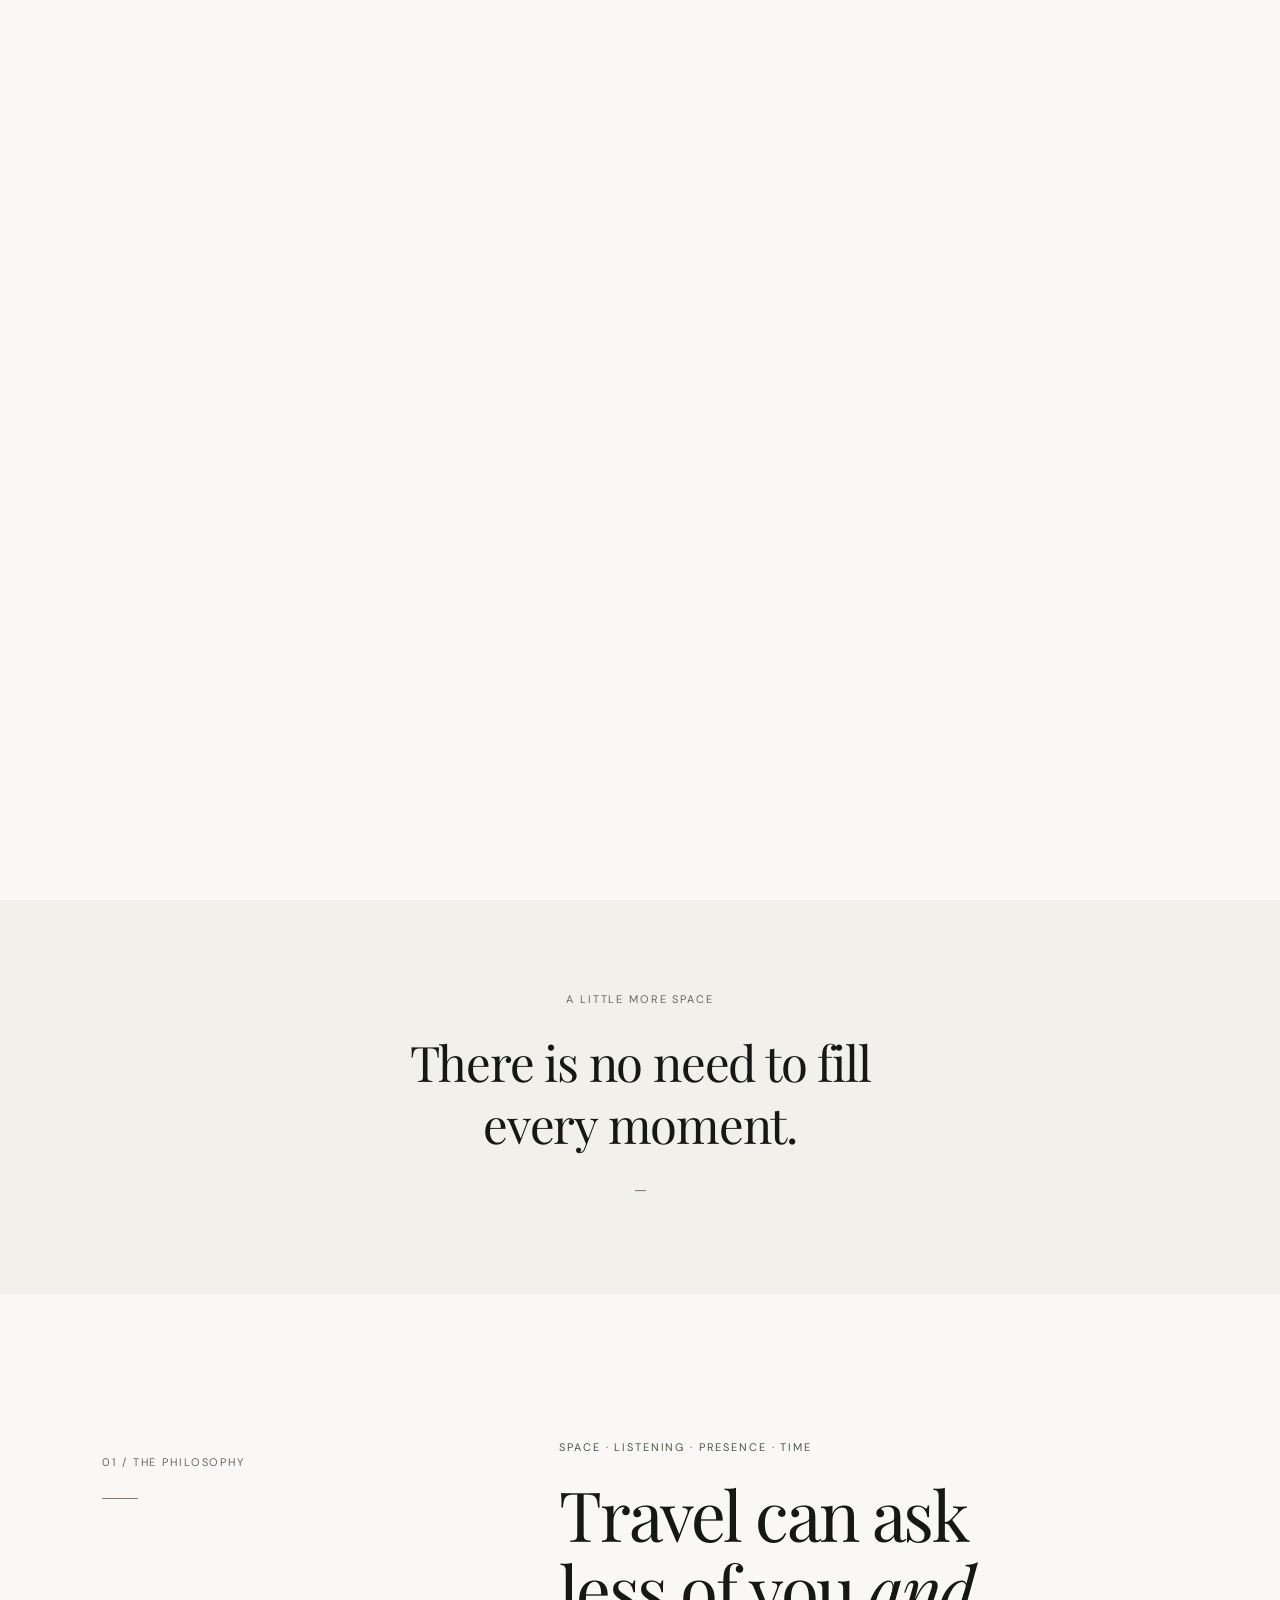
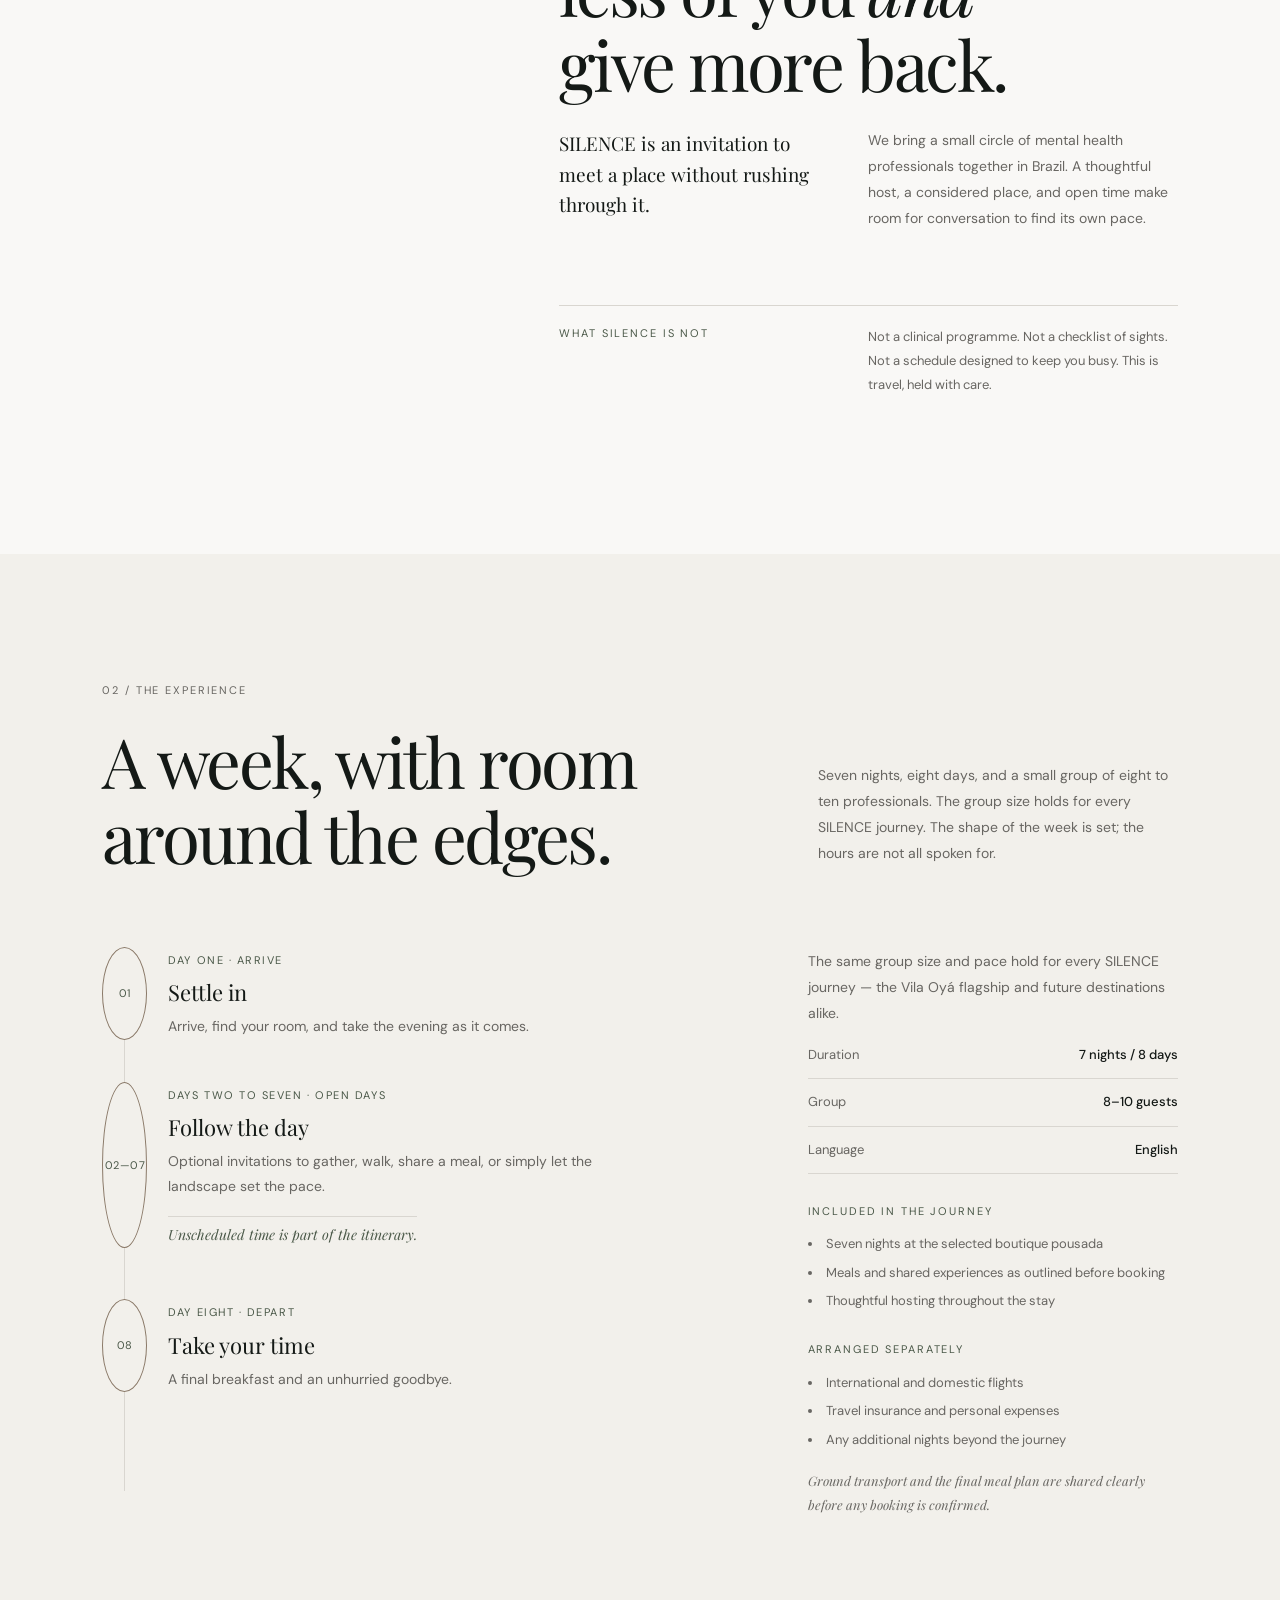
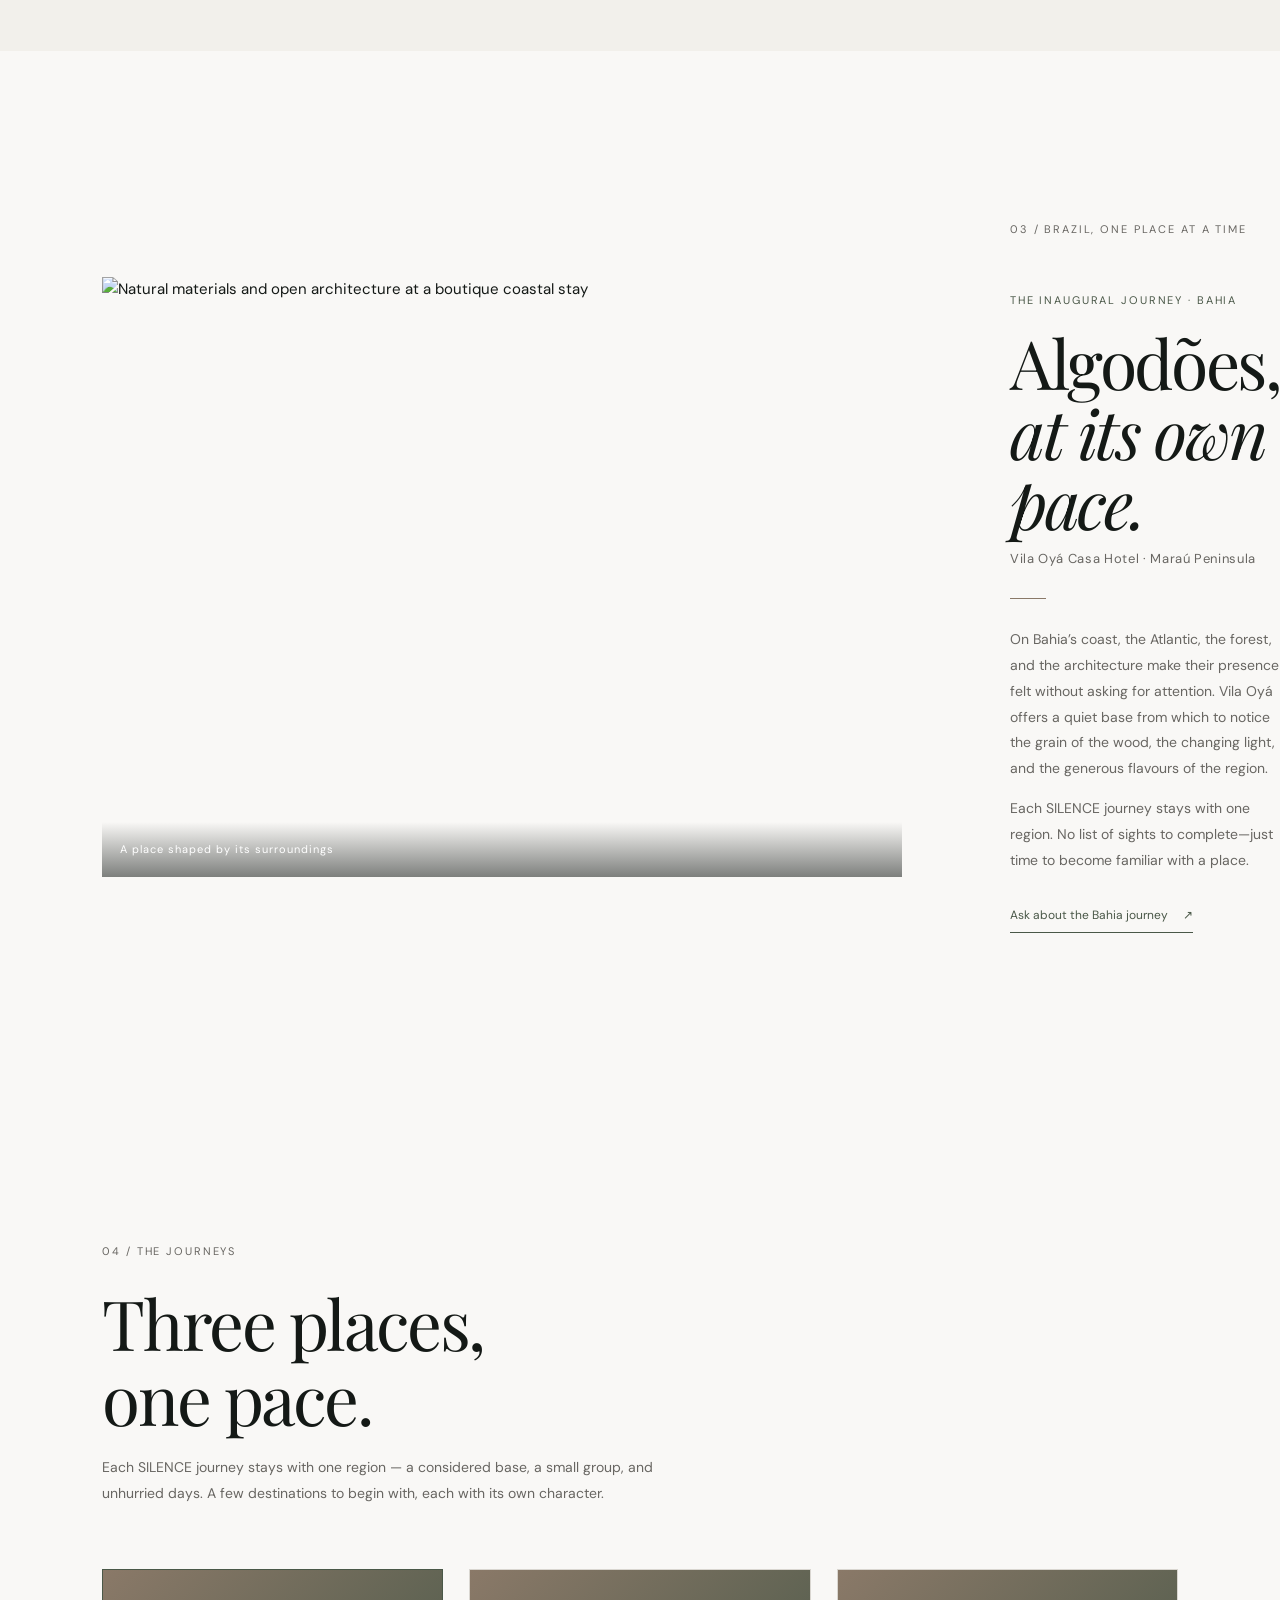
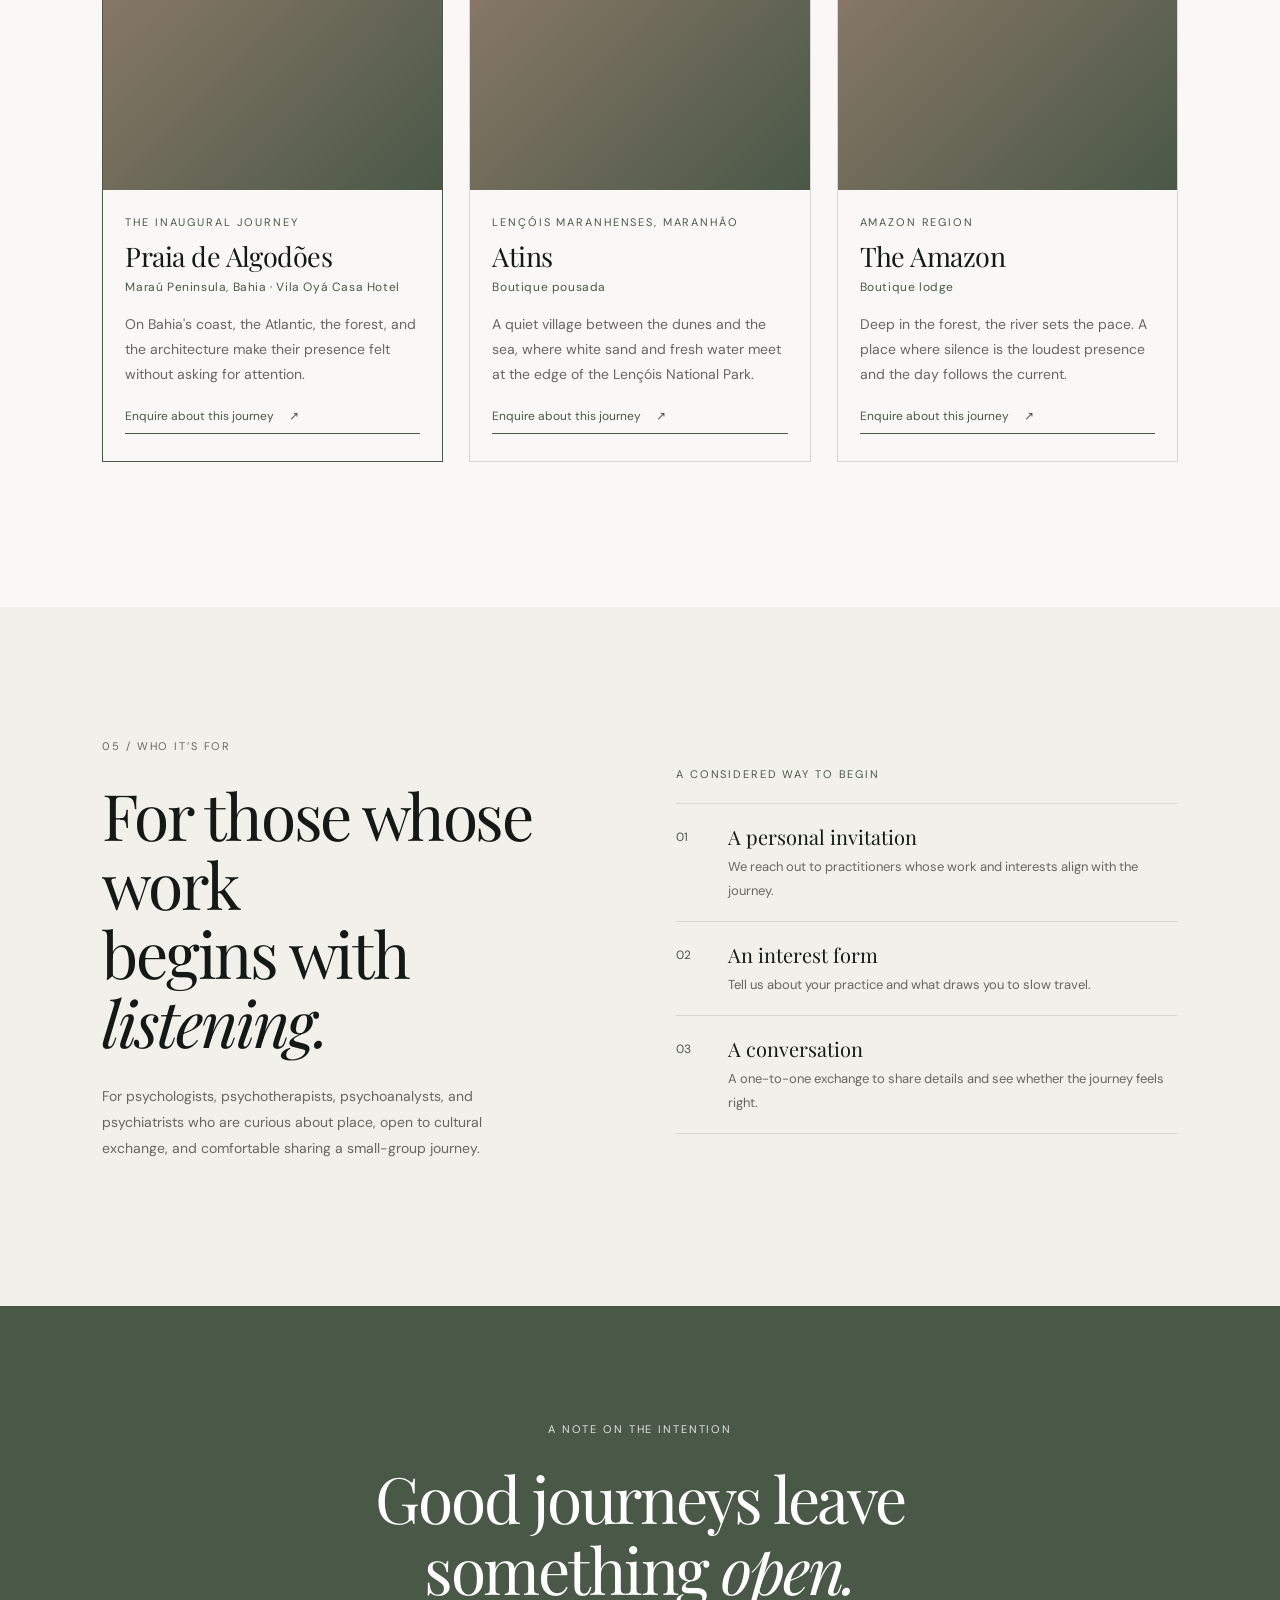
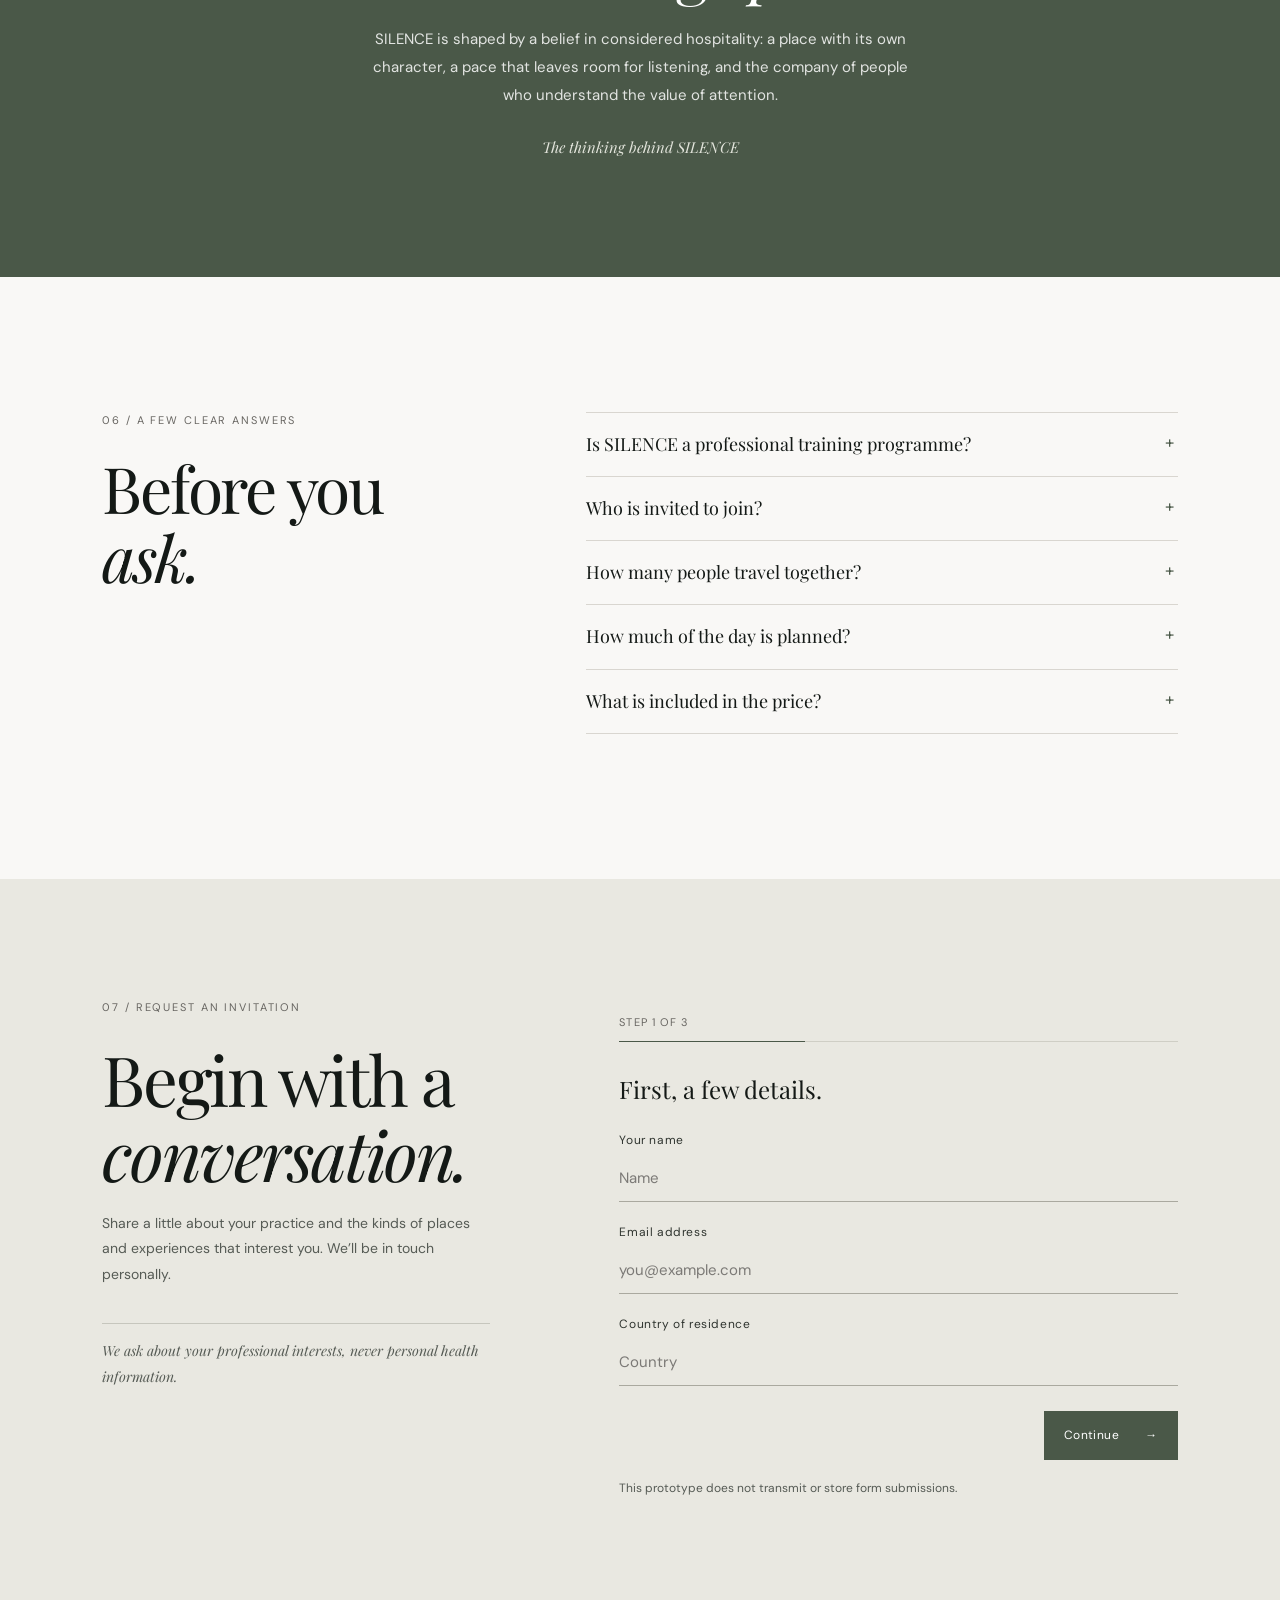
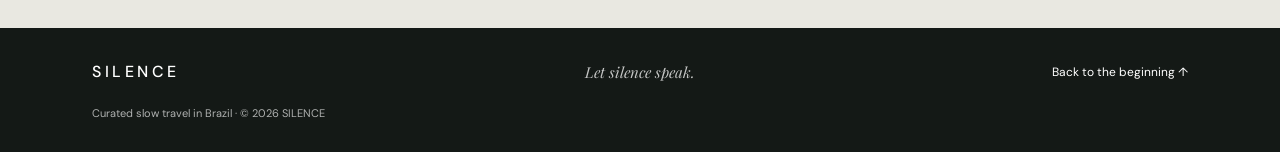
==== index.html @ b8bd2a12 "fix(ui): melhora acessibilidade do menu, pré-carregamento de fontes e validação do formulário" ====
<!doctype html>
<html lang="en">
  <head>
    <meta charset="utf-8" />
    <meta name="viewport" content="width=device-width, initial-scale=1" />
    <meta
      name="description"
      content="SILENCE is a boutique travel company creating curated, slow travel experiences in Brazil for mental health professionals."
    />
    <meta name="theme-color" content="#f9f8f6" />
    <title>SILENCE — Let silence speak</title>
    <link
      rel="preload"
      href="fonts/DMSans-normal-latin.woff2"
      as="font"
      type="font/woff2"
      crossorigin
    />
    <link
      rel="preload"
      href="fonts/PlayfairDisplay-normal-latin.woff2"
      as="font"
      type="font/woff2"
      crossorigin
    />
    <link rel="stylesheet" href="styles.css" />
    <script type="module" src="js/main.js"></script>
  </head>

  <body class="is-loading">
    <div class="loader"></div>
    <a class="skip-link" href="#main">Skip to content</a>

    <header class="site-header">
      <a class="wordmark" href="#home" aria-label="SILENCE home">SILENCE</a>
      <button
        class="menu-toggle"
        type="button"
        aria-expanded="false"
        aria-controls="site-nav"
        aria-label="Open navigation"
      >
        <span></span><span></span>
      </button>
      <nav class="site-nav" id="site-nav" aria-label="Main navigation">
        <a href="#philosophy">The philosophy</a>
        <a href="#experience">The experience</a>
        <a href="#brazil">Brazil</a>
        <a href="#journeys">The journeys</a>
        <a href="#for-you">Who it’s for</a>
        <a href="#faq">FAQ</a>
        <a class="nav-invitation" href="#invitation">Request an invitation <span aria-hidden="true">↗</span></a>
      </nav>
    </header>

    <main id="main">
      <section class="hero" id="home" aria-labelledby="hero-title">
        <!-- Full-bleed hero film via Vimeo background mode (autoplay + loop + muted + no controls, 720p).
             dnt=1 enables do-not-track; zero player.js required (see assets/video/README.md). -->
        <div class="hero-video-frame" aria-hidden="true">
          <iframe
            src="https://player.vimeo.com/video/1235961242?background=1&autoplay=1&muted=1&loop=1&dnt=1&badge=0&byline=0&title=0&portrait=0"
            title="Praia de Algodões, Bahia — slow water over sand at golden hour"
            frameborder="0"
            allow="autoplay; fullscreen; picture-in-picture"
            referrerpolicy="strict-origin-when-cross-origin"
          ></iframe>
        </div>
        <div class="hero-copy">
          <p class="eyebrow">Curated slow travel in Brazil</p>
          <h1 id="hero-title">Experience<br />the <em>(un)spoken.</em></h1>
          <p class="hero-description">
            A boutique travel company creating curated, slow travel experiences
            in Brazil for mental health professionals.
          </p>
          <a class="button button-light" href="#invitation">Request an invitation <span aria-hidden="true">↗</span></a>
          <p class="hero-tagline">Let silence speak.</p>
        </div>
        <div class="hero-pillars" aria-label="The SILENCE approach">
          <span><b>01</b> Slow</span>
          <span><b>02</b> Small</span>
          <span><b>03</b> Brazil</span>
          <span class="hero-place">Algodões, Bahia</span>
        </div>
      </section>

      <section class="breather" aria-label="A pause">
        <p class="breather-overline">A little more space</p>
        <p>There is no need to fill<br />every moment.</p>
        <span class="breather-mark" aria-hidden="true">—</span>
      </section>

      <section class="philosophy section-shell" id="philosophy" aria-labelledby="philosophy-title">
        <div class="section-aside">
          <span class="section-number">01 / The philosophy</span>
          <span class="aside-line"></span>
        </div>
        <div class="philosophy-content">
          <p class="eyebrow">Space · Listening · Presence · Time</p>
          <h2 id="philosophy-title">Travel can ask<br />less of you <em>and</em><br />give more back.</h2>
          <div class="philosophy-body">
            <p class="body-lede">
              SILENCE is an invitation to meet a place without rushing through it.
            </p>
            <p>
              We bring a small circle of mental health professionals together in
              Brazil. A thoughtful host, a considered place, and open time make
              room for conversation to find its own pace.
            </p>
          </div>
          <div class="not-list">
            <p class="eyebrow">What SILENCE is not</p>
            <p>
              Not a clinical programme. Not a checklist of sights. Not a
              schedule designed to keep you busy. This is travel, held with care.
            </p>
          </div>
        </div>
      </section>

      <section class="experience" id="experience" aria-labelledby="experience-title">
        <div class="experience-heading section-shell">
          <div>
            <p class="section-number">02 / The experience</p>
            <h2 id="experience-title">A week, with room<br />around the edges.</h2>
          </div>
          <p class="experience-intro">
            Seven nights, eight days, and a small group of eight to ten
            professionals. The group size holds for every SILENCE journey. The
            shape of the week is set; the hours are not all spoken for.
          </p>
        </div>

        <div class="experience-layout section-shell">
          <div class="timeline" aria-label="An outline of the eight-day journey">
            <article class="timeline-entry">
              <span class="timeline-marker">01</span>
              <div><p class="timeline-label">Day one · Arrive</p><h3>Settle in</h3><p>Arrive, find your room, and take the evening as it comes.</p></div>
            </article>
            <article class="timeline-entry timeline-open">
              <span class="timeline-marker">02—07</span>
              <div><p class="timeline-label">Days two to seven · Open days</p><h3>Follow the day</h3><p>Optional invitations to gather, walk, share a meal, or simply let the landscape set the pace.</p><span class="open-time">Unscheduled time is part of the itinerary.</span></div>
            </article>
            <article class="timeline-entry">
              <span class="timeline-marker">08</span>
              <div><p class="timeline-label">Day eight · Depart</p><h3>Take your time</h3><p>A final breakfast and an unhurried goodbye.</p></div>
            </article>
          </div>

          <aside class="journey-details" aria-label="Journey details">
            <p class="experience-intro">The same group size and pace hold for every SILENCE journey — the Vila Oyá flagship and future destinations alike.</p>
            <div class="detail-pair"><span>Duration</span><strong>7 nights / 8 days</strong></div>
            <div class="detail-pair"><span>Group</span><strong>8–10 guests</strong></div>
            <div class="detail-pair"><span>Language</span><strong>English</strong></div>
            <div class="included-block">
              <p class="eyebrow">Included in the journey</p>
              <ul>
                <li>Seven nights at the selected boutique pousada</li>
                <li>Meals and shared experiences as outlined before booking</li>
                <li>Thoughtful hosting throughout the stay</li>
              </ul>
            </div>
            <div class="included-block">
              <p class="eyebrow">Arranged separately</p>
              <ul>
                <li>International and domestic flights</li>
                <li>Travel insurance and personal expenses</li>
                <li>Any additional nights beyond the journey</li>
              </ul>
            </div>
            <p class="details-note">Ground transport and the final meal plan are shared clearly before any booking is confirmed.</p>
          </aside>
        </div>
      </section>

      <section class="brazil section-shell" id="brazil" aria-labelledby="brazil-title">
        <div class="brazil-image">
          <img
            src="https://images.unsplash.com/photo-1600607687939-ce8a6c25118c?auto=format&fit=crop&w=1600&q=85"
            srcset="
              https://images.unsplash.com/photo-1600607687939-ce8a6c25118c?auto=format&fit=crop&w=800&q=80 800w,
              https://images.unsplash.com/photo-1600607687939-ce8a6c25118c?auto=format&fit=crop&w=1200&q=85 1200w,
              https://images.unsplash.com/photo-1600607687939-ce8a6c25118c?auto=format&fit=crop&w=1600&q=85 1600w
            "
            sizes="(max-width: 680px) 86vw, 45vw"
            width="1600"
            height="1200"
            alt="Natural materials and open architecture at a boutique coastal stay"
            loading="lazy"
            decoding="async"
          />
          <span class="image-caption">A place shaped by its surroundings</span>
        </div>
        <div class="brazil-copy">
          <p class="section-number">03 / Brazil, one place at a time</p>
          <p class="eyebrow">The inaugural journey · Bahia</p>
          <h2 id="brazil-title">Algodões,<br /><em>at its own pace.</em></h2>
          <p class="brazil-location">Vila Oyá Casa Hotel · Maraú Peninsula</p>
          <span class="aside-line"></span>
          <p>
            On Bahia’s coast, the Atlantic, the forest, and the architecture
            make their presence felt without asking for attention. Vila Oyá
            offers a quiet base from which to notice the grain of the wood, the
            changing light, and the generous flavours of the region.
          </p>
          <p>
            Each SILENCE journey stays with one region. No list of sights to
            complete—just time to become familiar with a place.
          </p>
          <a class="text-link" href="#invitation">Ask about the Bahia journey <span aria-hidden="true">↗</span></a>
        </div>
      </section>

      <section class="journeys section-shell" id="journeys" aria-labelledby="journeys-title">
        <div class="journeys-heading">
          <p class="section-number">04 / The journeys</p>
          <h2 id="journeys-title">Three places,<br />one pace.</h2>
          <p>
            Each SILENCE journey stays with one region — a considered base, a
            small group, and unhurried days. A few destinations to begin with,
            each with its own character.
          </p>
        </div>
        <div class="journeys-grid" id="journeys-grid"></div>
      </section>

      <section class="audience section-shell" id="for-you" aria-labelledby="audience-title">
        <div class="audience-heading">
          <p class="section-number">05 / Who it’s for</p>
          <h2 id="audience-title">For those whose work<br />begins with <em>listening.</em></h2>
          <p>
            For psychologists, psychotherapists, psychoanalysts, and
            psychiatrists who are curious about place, open to cultural
            exchange, and comfortable sharing a small-group journey.
          </p>
        </div>
        <div class="selection">
          <p class="eyebrow">A considered way to begin</p>
          <ol>
            <li><span>01</span><div><h3>A personal invitation</h3><p>We reach out to practitioners whose work and interests align with the journey.</p></div></li>
            <li><span>02</span><div><h3>An interest form</h3><p>Tell us about your practice and what draws you to slow travel.</p></div></li>
            <li><span>03</span><div><h3>A conversation</h3><p>A one-to-one exchange to share details and see whether the journey feels right.</p></div></li>
          </ol>
        </div>
      </section>

      <section class="founder" aria-labelledby="founder-title">
        <div class="founder-inner">
          <p class="eyebrow">A note on the intention</p>
          <h2 id="founder-title">Good journeys leave<br />something <em>open.</em></h2>
          <p>
            SILENCE is shaped by a belief in considered hospitality: a place
            with its own character, a pace that leaves room for listening, and
            the company of people who understand the value of attention.
          </p>
          <span class="founder-signature">The thinking behind SILENCE</span>
        </div>
      </section>

      <section class="faq section-shell" id="faq" aria-labelledby="faq-title">
        <div class="faq-heading">
          <p class="section-number">06 / A few clear answers</p>
          <h2 id="faq-title">Before you <em>ask.</em></h2>
        </div>
        <div class="faq-list">
          <details>
            <summary>Is SILENCE a professional training programme?</summary>
            <p>No. SILENCE is a curated travel experience. There are no lectures, clinical sessions, or continuing education credits.</p>
          </details>
          <details>
            <summary>Who is invited to join?</summary>
            <p>Psychologists, psychotherapists, psychoanalysts, and psychiatrists interested in a thoughtful, small-group journey in Brazil.</p>
          </details>
          <details>
            <summary>How many people travel together?</summary>
            <p>Each journey is designed for a group of eight to ten guests.</p>
          </details>
          <details>
            <summary>How much of the day is planned?</summary>
            <p>Very little. There are optional moments to gather, alongside generous unscheduled time. Joining an activity is always a choice.</p>
          </details>
          <details>
            <summary>What is included in the price?</summary>
            <p>The full meal plan, ground transport, and inclusions are shared transparently with each invitation before a booking is confirmed.</p>
          </details>
        </div>
      </section>

      <section class="invitation" id="invitation" aria-labelledby="invitation-title">
        <div class="invitation-intro">
          <p class="section-number">07 / Request an invitation</p>
          <h2 id="invitation-title">Begin with a<br /><em>conversation.</em></h2>
          <p>
            Share a little about your practice and the kinds of places and
            experiences that interest you. We’ll be in touch personally.
          </p>
          <p class="privacy-note">We ask about your professional interests, never personal health information.</p>
        </div>
        <div class="invitation-form-wrap">
          <div class="form-progress">
            <span class="step-count" id="step-count" aria-live="polite">Step 1 of 3</span>
            <div class="progress-track" id="progress-track" role="progressbar" aria-label="Form progress" aria-valuemin="1" aria-valuemax="3" aria-valuenow="1"><span></span></div>
          </div>
          <form class="invitation-form" id="invitation-form" novalidate>
            <fieldset class="form-step" data-step="0">
              <legend>First, a few details.</legend>
              <label><span>Your name</span><input name="name" autocomplete="name" placeholder="Name" required /></label>
              <label><span>Email address</span><input name="email" type="email" autocomplete="email" placeholder="you@example.com" required /></label>
              <label><span>Country of residence</span><input name="country" autocomplete="country-name" placeholder="Country" required /></label>
              <div class="form-actions form-actions-end"><button class="button button-dark" type="button" data-next>Continue <span aria-hidden="true">→</span></button></div>
            </fieldset>

            <fieldset class="form-step" data-step="1" hidden>
              <legend>Tell us about your practice.</legend>
              <label>
                <span>Your field</span>
                <select name="profession" required>
                  <option value="" disabled selected>Select your profession</option>
                  <option>Psychology</option>
                  <option>Psychotherapy</option>
                  <option>Psychoanalysis</option>
                  <option>Psychiatry</option>
                  <option>Another mental health profession</option>
                </select>
              </label>
              <label>
                <span>Years in practice</span>
                <select name="experience" required>
                  <option value="" disabled selected>Select a range</option>
                  <option>Under 5 years</option>
                  <option>5–10 years</option>
                  <option>11–20 years</option>
                  <option>More than 20 years</option>
                </select>
              </label>
              <label>
                <span>Preferred language</span>
                <select name="language" required>
                  <option value="" disabled selected>Select a language</option>
                  <option>English</option>
                  <option>Portuguese</option>
                  <option>Spanish</option>
                  <option>Other</option>
                </select>
              </label>
              <div class="form-actions"><button class="button button-quiet" type="button" data-previous>Back</button><button class="button button-dark" type="button" data-next>Continue <span aria-hidden="true">→</span></button></div>
            </fieldset>

            <fieldset class="form-step" data-step="2" hidden>
              <legend>What draws you to this kind of journey?</legend>
              <fieldset class="interest-options">
                <legend class="visually-hidden">Choose any interests that appeal to you</legend>
                <label><input type="checkbox" name="interests" value="Landscape and nature" /><span>Landscape and nature</span></label>
                <label><input type="checkbox" name="interests" value="Architecture and place" /><span>Architecture and place</span></label>
                <label><input type="checkbox" name="interests" value="Local food and culture" /><span>Local food and culture</span></label>
                <label><input type="checkbox" name="interests" value="Time for reflection" /><span>Time for reflection</span></label>
                <label><input type="checkbox" name="interests" value="Conversation with peers" /><span>Conversation with peers</span></label>
              </fieldset>
              <label><span>A little more, if you wish</span><textarea name="motivation" rows="3" placeholder="What would you like us to know about your interests?"></textarea></label>
              <div class="form-actions"><button class="button button-quiet" type="button" data-previous>Back</button><button class="button button-dark" type="submit">Send an interest form <span aria-hidden="true">↗</span></button></div>
            </fieldset>
          </form>
          <p class="form-note">This prototype does not transmit or store form submissions.</p>
          <p class="form-success" id="form-success" role="status" tabindex="-1" hidden>Thank you. We will be in touch personally.</p>
        </div>
      </section>
    </main>

    <footer class="site-footer">
      <a class="wordmark" href="#home">SILENCE</a>
      <p>Let silence speak.</p>
      <a href="#home">Back to the beginning ↑</a>
      <small>Curated slow travel in Brazil · © 2026 SILENCE</small>
    </footer>
  </body>
</html>
---- styles.css ----
:root {
  color-scheme: light;
  --paper: #f9f8f6;
  --paper-warm: #f2f0eb;
  --ink: #141916;
  --muted: #686662;
  --line: #d9d6d0;
  --green: #4a5848;
  --earth: #8a7968;
  --nav-scrolled: #393d38;
  --form-label: #303530;
  --invitation-text: #565b55;
  --placeholder: #706e6b;
  --field-line: #aaa99f;
  --quiet-line: #9c9e94;
  --note-line: #c6c6bd;
  --track: #cfcec5;
  --invitation-bg: #e9e8e1;
  --text-on-green: #e2e4db;
  --serif: "Playfair Display", Georgia, serif;
  --sans: "DM Sans", Arial, sans-serif;
}

/* Self-hosted brand fonts. SIL Open Font License 1.1 — commercial use, no royalties, no attribution required.
   Source: Google Fonts (variable cuts). Subsets: latin + latin-ext (on-demand via unicode-range). */

@font-face {
  font-family: 'DM Sans';
  font-style: normal;
  font-weight: 400 700;
  font-display: swap;
  src: url('./fonts/DMSans-normal-latin.woff2') format('woff2');
  unicode-range: U+0000-00FF, U+0131, U+0152-0153, U+02BB-02BC, U+02C6, U+02DA, U+02DC, U+0304, U+0308, U+0329, U+2000-206F, U+20AC, U+2122, U+2191, U+2193, U+2212, U+2215, U+FEFF, U+FFFD;
}

@font-face {
  font-family: 'DM Sans';
  font-style: normal;
  font-weight: 400 700;
  font-display: swap;
  src: url('./fonts/DMSans-normal-latin-ext.woff2') format('woff2');
  unicode-range: U+0100-02BA, U+02BD-02C5, U+02C7-02CC, U+02CE-02D7, U+02DD-02FF, U+0304, U+0308, U+0329, U+1D00-1DBF, U+1E00-1E9F, U+1EF2-1EFF, U+2020, U+20A0-20AB, U+20AD-20C0, U+2113, U+2C60-2C7F, U+A720-A7FF;
}

@font-face {
  font-family: 'Playfair Display';
  font-style: normal;
  font-weight: 400 500;
  font-display: swap;
  src: url('./fonts/PlayfairDisplay-normal-latin.woff2') format('woff2');
  unicode-range: U+0000-00FF, U+0131, U+0152-0153, U+02BB-02BC, U+02C6, U+02DA, U+02DC, U+0304, U+0308, U+0329, U+2000-206F, U+20AC, U+2122, U+2191, U+2193, U+2212, U+2215, U+FEFF, U+FFFD;
}

@font-face {
  font-family: 'Playfair Display';
  font-style: normal;
  font-weight: 400 500;
  font-display: swap;
  src: url('./fonts/PlayfairDisplay-normal-latin-ext.woff2') format('woff2');
  unicode-range: U+0100-02BA, U+02BD-02C5, U+02C7-02CC, U+02CE-02D7, U+02DD-02FF, U+0304, U+0308, U+0329, U+1D00-1DBF, U+1E00-1E9F, U+1EF2-1EFF, U+2020, U+20A0-20AB, U+20AD-20C0, U+2113, U+2C60-2C7F, U+A720-A7FF;
}

@font-face {
  font-family: 'Playfair Display';
  font-style: italic;
  font-weight: 400 500;
  font-display: swap;
  src: url('./fonts/PlayfairDisplay-italic-latin.woff2') format('woff2');
  unicode-range: U+0000-00FF, U+0131, U+0152-0153, U+02BB-02BC, U+02C6, U+02DA, U+02DC, U+0304, U+0308, U+0329, U+2000-206F, U+20AC, U+2122, U+2191, U+2193, U+2212, U+2215, U+FEFF, U+FFFD;
}

@font-face {
  font-family: 'Playfair Display';
  font-style: italic;
  font-weight: 400 500;
  font-display: swap;
  src: url('./fonts/PlayfairDisplay-italic-latin-ext.woff2') format('woff2');
  unicode-range: U+0100-02BA, U+02BD-02C5, U+02C7-02CC, U+02CE-02D7, U+02DD-02FF, U+0304, U+0308, U+0329, U+1D00-1DBF, U+1E00-1E9F, U+1EF2-1EFF, U+2020, U+20A0-20AB, U+20AD-20C0, U+2113, U+2C60-2C7F, U+A720-A7FF;
}

* { box-sizing: border-box; }
html { font-size: 16px; scroll-behavior: smooth; scroll-padding-top: 92px; }
body { margin: 0; color: var(--ink); background: var(--paper); font: 0.9375rem/1.7 var(--sans); -webkit-font-smoothing: antialiased; }
a { color: inherit; text-decoration: none; }
img { display: block; width: 100%; height: auto; object-fit: cover; }
button, input, select, textarea { font: inherit; }
button, a, summary, input, select, textarea { -webkit-tap-highlight-color: transparent; }
button:focus-visible, a:focus-visible, summary:focus-visible, input:focus-visible, select:focus-visible, textarea:focus-visible { outline: 2px solid var(--green); outline-offset: 4px; }
.visually-hidden { position: absolute; width: 1px; height: 1px; padding: 0; margin: -1px; overflow: hidden; clip: rect(0, 0, 0, 0); white-space: nowrap; border: 0; }
.skip-link { position: fixed; z-index: 20; top: 10px; left: 10px; padding: 12px 16px; color: white; background: var(--ink); transform: translateY(-150%); }
.skip-link:focus { transform: translateY(0); }
.eyebrow, .section-number { margin: 0; color: var(--green); font-size: 0.6875rem; line-height: 1.6; letter-spacing: .17em; text-transform: uppercase; }
h1, h2, h3, p { margin-top: 0; }
h1, h2 { font-family: var(--serif); font-weight: 400; letter-spacing: -.035em; }
h1 em, h2 em { font-weight: 400; }
.section-shell { padding-left: max(8%, calc((100vw - 1160px) / 2)); padding-right: max(8%, calc((100vw - 1160px) / 2)); }

.site-header { position: absolute; z-index: 5; inset: 0 0 auto; min-height: 86px; padding: 0 7.2%; display: flex; align-items: center; justify-content: space-between; border-bottom: 1px solid rgb(255 255 255 / 20%); background: transparent; color: white; transition: background-color .4s ease-out, color .4s ease-out, border-color .4s ease-out; }
.wordmark { position: relative; z-index: 7; font-size: 1rem; font-weight: 500; letter-spacing: .22em; }
.site-nav { display: flex; align-items: center; gap: clamp(20px, 2.7vw, 42px); color: rgb(255 255 255 / 85%); font-size: 0.75rem; letter-spacing: .035em; }
.site-nav a { transition: color .7s ease-out; }
.site-nav a:hover { color: white; }
.nav-invitation { border-bottom: 1px solid white; padding: 10px 0; }
.nav-invitation span { margin-left: 10px; }
.menu-toggle { display: none; }
.site-header.is-scrolled { position: fixed; color: var(--ink); background: rgb(249 248 246 / 94%); border-bottom-color: var(--line); backdrop-filter: blur(6px); }
.site-header.is-scrolled .site-nav { color: var(--nav-scrolled); }
.site-header.is-scrolled .site-nav a:hover { color: var(--green); }
.site-header.is-scrolled .nav-invitation { border-bottom-color: var(--green); }
.site-header.is-scrolled .menu-toggle span { background: var(--ink); }
.site-header.is-menu-open { color: var(--ink); }

.hero { position: relative; min-height: 100svh; padding: 155px 7.2% 55px; display: flex; flex-direction: column; justify-content: center; overflow: hidden; background: var(--ink); color: white; }
.hero-video-frame { position: absolute; inset: 0; overflow: hidden; }
.hero-video-frame iframe { position: absolute; top: 50%; left: 50%; width: 100vw; height: 56.25vw; min-width: 177.78vh; min-height: 100%; transform: translate(-50%, -50%); border: 0; pointer-events: none; }
.hero::after { position: absolute; inset: 0; background: linear-gradient(100deg, rgb(20 25 22 / 62%), rgb(20 25 22 / 22%)); content: ""; }
.hero-copy { position: relative; z-index: 1; max-width: 620px; }
.hero h1 { margin: 28px 0 25px; font-size: clamp(3.5rem, 7.4vw, 6.5rem); line-height: 1; }
.hero-description { max-width: 420px; margin-bottom: 27px; color: rgb(255 255 255 / 82%); font-size: 0.9375rem; line-height: 1.85; }
.hero .eyebrow { color: rgb(255 255 255 / 70%); }
.button { min-height: 49px; padding: 0 19px; display: inline-flex; justify-content: space-between; align-items: center; gap: 26px; border: 1px solid transparent; border-radius: 0; font-size: 0.75rem; letter-spacing: .035em; cursor: pointer; transition: color .7s ease-out, background-color .7s ease-out, border-color .7s ease-out; }
.button-dark { color: white; background: var(--green); }
.button-dark:hover { color: var(--green); border-color: var(--green); background: transparent; }
.button-light { color: var(--ink); background: var(--paper); }
.button-light:hover { color: white; border-color: white; background: transparent; }
.hero-tagline { margin: 22px 0 0; color: rgb(255 255 255 / 72%); font: italic 0.9375rem var(--serif); }
.hero-pillars { position: absolute; z-index: 1; right: 7.2%; bottom: 26px; left: 7.2%; display: flex; gap: 34px; border-top: 1px solid rgb(255 255 255 / 25%); padding-top: 13px; color: rgb(255 255 255 / 78%); font-size: 0.6875rem; letter-spacing: .1em; text-transform: uppercase; }
.hero-pillars b { margin-right: 7px; color: white; font-size: 0.625rem; font-weight: 400; }
.hero-place { margin-left: auto; }

.breather { min-height: 370px; padding: 90px 20px; display: flex; flex-direction: column; align-items: center; justify-content: center; text-align: center; background: var(--paper-warm); }
.breather-overline { margin: 0 0 22px; color: var(--muted); font-size: 0.6875rem; letter-spacing: .17em; text-transform: uppercase; }
.breather > p:nth-child(2) { margin: 0; font: 400 clamp(2rem, 4vw, 3.0625rem)/1.27 var(--serif); letter-spacing: -.025em; }
.breather-mark { margin-top: 23px; color: var(--earth); }

.philosophy { display: grid; grid-template-columns: .75fr 1.25fr; gap: 8%; padding-top: 145px; padding-bottom: 157px; }
.section-aside { padding-top: 10px; }
.section-number { color: var(--muted); }
.aside-line { display: block; width: 36px; height: 1px; margin-top: 24px; background: var(--earth); }
.philosophy-content > .eyebrow { margin-bottom: 20px; }
.philosophy h2, .experience h2, .audience h2, .faq h2, .invitation h2 { margin-bottom: 28px; font-size: clamp(2.9375rem, 5.4vw, 4.4375rem); line-height: 1.08; }
.philosophy-body { display: grid; grid-template-columns: .9fr 1.1fr; gap: 9%; max-width: 720px; }
.philosophy-body p { margin-bottom: 0; color: var(--muted); font-size: 0.875rem; line-height: 1.85; }
.philosophy-body .body-lede { color: var(--ink); font: 400 1.1875rem/1.6 var(--serif); }
.not-list { max-width: 660px; margin-top: 73px; padding-top: 19px; border-top: 1px solid var(--line); display: grid; grid-template-columns: .9fr 1.1fr; gap: 9%; }
.not-list p:last-child { margin-bottom: 0; color: var(--muted); font-size: 0.8125rem; line-height: 1.85; }

.experience { padding: 128px 0 135px; background: var(--paper-warm); }
.experience-heading { display: flex; justify-content: space-between; align-items: end; gap: 70px; }
.experience-heading .section-number, .audience-heading .section-number, .faq-heading .section-number { margin-bottom: 24px; }
.experience h2 { margin-bottom: 0; }
.experience-intro { max-width: 360px; margin: 0 0 6px; color: var(--muted); font-size: 0.875rem; line-height: 1.85; }
.experience-layout { display: grid; grid-template-columns: 1.1fr .72fr; gap: 13%; margin-top: 74px; }
.timeline { position: relative; }
.timeline::before { position: absolute; top: 15px; bottom: 25px; left: 22px; width: 1px; background: var(--line); content: ""; }
.timeline-entry { position: relative; display: grid; grid-template-columns: 46px 1fr; gap: 20px; padding: 0 0 42px; }
.timeline-entry:last-child { padding-bottom: 0; }
.timeline-marker { position: relative; z-index: 1; width: 45px; min-height: 45px; display: grid; place-items: center; border: 1px solid var(--earth); border-radius: 50%; color: var(--green); background: var(--paper-warm); font-size: 0.6875rem; letter-spacing: .04em; }
.timeline-entry > div { padding: 4px 0 0; }
.timeline-label { margin-bottom: 8px; color: var(--green); font-size: 0.6875rem; letter-spacing: .14em; text-transform: uppercase; }
.timeline-entry h3 { margin-bottom: 7px; font: 400 1.375rem var(--serif); }
.timeline-entry > div > p:last-of-type { max-width: 440px; margin-bottom: 0; color: var(--muted); font-size: 0.875rem; line-height: 1.8; }
.timeline-open { padding-bottom: 51px; }
.open-time { display: inline-block; margin-top: 16px; padding-top: 8px; border-top: 1px solid var(--line); color: var(--green); font: italic 0.875rem var(--serif); }
.journey-details { padding-top: 2px; }
.detail-pair { display: flex; justify-content: space-between; gap: 15px; padding: 12px 0; border-bottom: 1px solid var(--line); font-size: 0.8125rem; }
.detail-pair span { color: var(--muted); }
.detail-pair strong { font-weight: 500; text-align: right; }
.included-block { margin-top: 29px; }
.included-block .eyebrow { margin-bottom: 12px; font-size: 0.6875rem; }
.included-block ul { margin: 0; padding: 0 0 0 15px; color: var(--muted); font-size: 0.8125rem; line-height: 1.8; }
.included-block li { padding-left: 3px; margin-bottom: 5px; }
.details-note { margin: 18px 0 0; color: var(--muted); font: italic 0.8125rem/1.8 var(--serif); }

.brazil { padding-top: 145px; padding-bottom: 150px; display: grid; grid-template-columns: 1.05fr .95fr; gap: 10%; align-items: center; }
.brazil-image { position: relative; height: 600px; }
.brazil-image img { height: 100%; }
.image-caption { position: absolute; right: 0; bottom: 0; left: 0; padding: 18px; color: white; background: linear-gradient(transparent, rgb(20 25 22 / 54%)); font-size: 0.6875rem; letter-spacing: .09em; }
.brazil-copy { max-width: 490px; padding: 25px 0; }
.brazil-copy .section-number { margin-bottom: 53px; }
.brazil-copy .eyebrow { margin-bottom: 19px; }
.brazil h2 { margin-bottom: 10px; font-size: clamp(3.3125rem, 5.3vw, 4.625rem); line-height: 1.03; }
.brazil-location { color: var(--muted); font-size: 0.8125rem; letter-spacing: .05em; }
.brazil-copy .aside-line { margin: 28px 0; }
.brazil-copy > p:not(.section-number):not(.eyebrow):not(.brazil-location) { color: var(--muted); font-size: 0.875rem; line-height: 1.85; }
.text-link { display: inline-block; margin-top: 17px; padding-bottom: 7px; border-bottom: 1px solid var(--green); color: var(--green); font-size: 0.75rem; }
.text-link span { margin-left: 12px; }

.journeys { padding-top: 135px; padding-bottom: 145px; }
.journeys-heading { max-width: 720px; }
.journeys-heading .section-number { margin-bottom: 24px; }
.journeys-heading h2 { margin-bottom: 21px; font-size: clamp(2.9375rem, 5.4vw, 4.4375rem); line-height: 1.08; }
.journeys-heading > p:last-child { max-width: 560px; margin: 0; color: var(--muted); font-size: 0.875rem; line-height: 1.85; }
.journeys-grid { display: grid; grid-template-columns: repeat(3, 1fr); gap: 26px; margin-top: 62px; align-items: stretch; }
.journey-card { display: flex; flex-direction: column; background: var(--paper); border: 1px solid var(--line); }
.journey-card-flagship { border-color: var(--green); }
.journey-image { height: 220px; }
.journey-image-placeholder { background: linear-gradient(135deg, var(--earth), var(--green)); }
.journey-body { padding: 24px 22px 27px; display: flex; flex-direction: column; flex: 1; }
.journey-body .eyebrow { margin-bottom: 9px; color: var(--green); }
.journey-body h3 { margin: 0 0 5px; font: 400 1.6875rem/1.15 var(--serif); letter-spacing: -.02em; }
.journey-region { margin: 0 0 15px; color: var(--green); font-size: 0.75rem; letter-spacing: .05em; }
.journey-description { margin: 0 0 18px; color: var(--muted); font-size: 0.875rem; line-height: 1.8; flex: 1; }
.journey-body .text-link { margin-top: auto; }

.audience { padding-top: 131px; padding-bottom: 144px; display: grid; grid-template-columns: .94fr 1.06fr; gap: 12%; background: var(--paper-warm); }
.audience h2 { font-size: clamp(2.875rem, 5vw, 4.125rem); }
.audience-heading > p:last-child { max-width: 440px; margin: 0; color: var(--muted); font-size: 0.875rem; line-height: 1.85; }
.selection { align-self: center; }
.selection > .eyebrow { margin-bottom: 20px; }
.selection ol { margin: 0; padding: 0; list-style: none; border-top: 1px solid var(--line); }
.selection li { display: grid; grid-template-columns: 35px 1fr; gap: 17px; padding: 19px 0; border-bottom: 1px solid var(--line); }
.selection li > span { padding-top: 4px; color: var(--green); font-size: 0.75rem; }
.selection h3 { margin: 0 0 5px; font: 400 1.25rem var(--serif); }
.selection li p { margin: 0; color: var(--muted); font-size: 0.8125rem; line-height: 1.8; }

.founder { padding: 115px 8%; background: var(--green); color: white; text-align: center; }
.founder-inner { max-width: 700px; margin: auto; }
.founder .eyebrow { margin-bottom: 25px; color: var(--text-on-green); }
.founder h2 { margin-bottom: 22px; font-size: clamp(2.6875rem, 5vw, 4.125rem); line-height: 1.1; }
.founder-inner > p:not(.eyebrow) { max-width: 560px; margin: 0 auto; color: rgb(255 255 255 / 84%); font-size: 0.9375rem; line-height: 1.85; }
.founder-signature { display: inline-block; margin-top: 28px; color: var(--text-on-green); font: italic 0.9375rem var(--serif); }

.faq { padding-top: 135px; padding-bottom: 145px; display: grid; grid-template-columns: .75fr 1.25fr; gap: 12%; }
.faq h2 { font-size: clamp(3rem, 5vw, 4.1875rem); }
.faq-list { border-top: 1px solid var(--line); }
.faq-list details { border-bottom: 1px solid var(--line); }
.faq-list summary { position: relative; padding: 19px 35px 19px 0; cursor: pointer; list-style: none; font: 400 1.125rem/1.4 var(--serif); }
.faq-list summary::-webkit-details-marker { display: none; }
.faq-list summary::after { position: absolute; right: 4px; top: 18px; color: var(--green); content: "+"; font: 400 1.0625rem var(--sans); }
.faq-list details[open] summary::after { content: "−"; }
.faq-list details p { max-width: 610px; margin: -2px 40px 19px 0; color: var(--muted); font-size: 0.875rem; line-height: 1.85; }

.invitation { padding: 120px max(8%, calc((100vw - 1160px) / 2)) 130px; display: grid; grid-template-columns: .82fr 1.18fr; gap: 12%; background: var(--invitation-bg); }
.invitation-intro { max-width: 420px; }
.invitation-intro .section-number { margin-bottom: 25px; }
.invitation h2 { margin-bottom: 20px; }
.invitation-intro > p:not(.section-number) { color: var(--invitation-text); font-size: 0.875rem; line-height: 1.85; }
.invitation-intro .privacy-note { margin-top: 35px; padding-top: 14px; border-top: 1px solid var(--note-line); color: var(--muted); font: italic 0.875rem/1.7 var(--serif); }
.invitation-form-wrap { padding-top: 14px; }
.form-progress { margin-bottom: 31px; }
.step-count { display: block; margin-bottom: 10px; color: var(--muted); font-size: 0.6875rem; letter-spacing: .1em; text-transform: uppercase; }
.progress-track { height: 1px; background: var(--track); }
.progress-track span { display: block; width: 33.333%; height: 1px; background: var(--green); transition: width .7s ease-out; }
.invitation-form fieldset { min-width: 0; margin: 0; padding: 0; border: 0; }
.invitation-form fieldset[hidden], [hidden] { display: none !important; }
.form-step > legend { margin: 0 0 25px; padding: 0; font: 400 1.5rem var(--serif); }
.form-step > label { display: grid; gap: 7px; margin-bottom: 20px; }
.form-step > label > span { color: var(--form-label); font-size: 0.75rem; letter-spacing: .05em; }
.form-step input:not([type="checkbox"]), .form-step select, .form-step textarea { width: 100%; min-height: 42px; padding: 8px 0 10px; border: 0; border-bottom: 1px solid var(--field-line); border-radius: 0; color: var(--ink); background: transparent; font-size: 0.9375rem; }
.form-step textarea { resize: vertical; min-height: 84px; }
.form-step input::placeholder, .form-step textarea::placeholder { color: var(--placeholder); opacity: .9; }
.form-step select:invalid { color: var(--placeholder); }
.interest-options { display: grid; grid-template-columns: 1fr 1fr; gap: 10px 15px; margin: 0 0 22px; padding: 0; border: 0; }
.interest-options label { display: flex; gap: 9px; align-items: center; color: var(--form-label); font-size: 0.8125rem; cursor: pointer; }
.interest-options input { accent-color: var(--green); }
.form-actions { display: flex; justify-content: space-between; gap: 15px; margin-top: 25px; }
.form-actions-end { justify-content: flex-end; }
.button-quiet { color: var(--green); border-color: var(--quiet-line); background: transparent; }
.button-quiet:hover { border-color: var(--green); background: rgb(74 88 72 / 7%); }
.form-note { margin: 18px 0 0; color: var(--invitation-text); font-size: 0.75rem; }
.form-success { margin: 20px 0 0; padding: 18px; border: 1px solid var(--green); color: var(--green); font: 400 1.125rem/1.5 var(--serif); }

.site-footer { min-height: 120px; padding: 30px 7.2%; display: grid; grid-template-columns: 1fr 1fr 1fr; align-items: center; gap: 18px; background: var(--ink); color: white; }
.site-footer > p, .site-footer > a:not(.wordmark) { margin: 0; font-size: 0.75rem; }
.site-footer > p { color: rgb(255 255 255 / 75%); text-align: center; font: italic 0.9375rem var(--serif); }
.site-footer > a:not(.wordmark) { justify-self: end; }
.site-footer small { grid-column: 1 / 4; color: rgb(255 255 255 / 66%); font-size: 0.6875rem; }

.reveal { opacity: 0; transform: translateY(12px); transition: opacity .7s ease-out, transform .7s ease-out; }
.reveal.is-visible { opacity: 1; transform: none; }

.loader { position: fixed; inset: 0; z-index: 100; background: var(--paper); transition: opacity .7s ease-out; }
.is-loading { overflow: hidden; }
.is-loading .loader { opacity: 1; }
.is-loaded .loader { opacity: 0; pointer-events: none; }

@media (max-width: 900px) {
  .site-header { padding: 0 5%; }
  .site-nav { gap: 15px; font-size: 0.6875rem; }
  .hero { padding-right: 5%; padding-left: 5%; }
  .hero-pillars { right: 5%; left: 5%; }
  .section-shell { padding-left: 7%; padding-right: 7%; }
  .experience-layout { gap: 8%; }
  .brazil { gap: 7%; }
  .journeys-grid { grid-template-columns: 1fr 1fr; }
  .invitation { padding-right: 7%; padding-left: 7%; gap: 8%; }
}
@media (max-width: 680px) {
  html { scroll-padding-top: 70px; }
  .site-header { min-height: 70px; }
  .wordmark { font-size: 0.9375rem; }
  .menu-toggle { position: relative; z-index: 7; width: 42px; height: 42px; padding: 11px 8px; display: grid; align-content: center; gap: 6px; border: 0; background: transparent; cursor: pointer; }
  .menu-toggle span { width: 25px; height: 1px; background: white; transition: transform .3s ease-out, background-color .3s ease-out; }
  .site-header.is-scrolled .menu-toggle span,
  .site-header.is-menu-open .menu-toggle span,
  .menu-toggle[aria-expanded="true"] span { background: var(--ink); }
  .menu-toggle[aria-expanded="true"] span:first-child { transform: translateY(3.5px) rotate(45deg); }
  .menu-toggle[aria-expanded="true"] span:last-child { transform: translateY(-3.5px) rotate(-45deg); }
  .site-nav { position: absolute; top: 0; right: 0; left: 0; display: none; flex-direction: column; align-items: stretch; gap: 0; padding: 83px 7% 22px; color: var(--nav-scrolled); background: var(--paper); border-bottom: 1px solid var(--line); box-shadow: 0 12px 32px rgb(20 25 22 / 8%); }
  .site-nav.is-open { display: flex; }
  .site-nav a { padding: 13px 0; border-bottom: 1px solid var(--line); font-size: 0.875rem; color: var(--nav-scrolled); }
  .site-nav a:hover { color: var(--green); }
  .site-nav .nav-invitation { margin-top: 10px; padding: 13px 0; border-bottom: 1px solid var(--green); color: var(--green); }
  .hero { min-height: 100svh; padding: 127px 7% 100px; }
  .hero-copy { padding: 0; }
  .hero h1 { margin: 20px 0 18px; font-size: clamp(3rem, 15vw, 5.25rem); }
  .hero-description { max-width: 370px; font-size: 0.875rem; }
  .hero-pillars { right: 7%; bottom: 23px; left: 7%; gap: 20px; font-size: 0.6875rem; flex-wrap: wrap; }
  .hero-place { margin-left: 0; width: 100%; }
  .breather { min-height: 300px; }
  .philosophy { display: block; padding-top: 87px; padding-bottom: 95px; }
  .section-aside { margin-bottom: 45px; }
  .section-aside .aside-line { margin-top: 13px; }
  .philosophy-content > .eyebrow { font-size: 0.6875rem; }
  .philosophy h2, .experience h2, .audience h2, .faq h2, .invitation h2 { font-size: clamp(2.6875rem, 12vw, 3.75rem); }
  .philosophy-body, .not-list { grid-template-columns: 1fr; gap: 14px; }
  .not-list { margin-top: 48px; }
  .experience { padding: 88px 0 90px; }
  .experience-heading { display: block; }
  .experience-intro { margin-top: 23px; }
  .experience-layout { grid-template-columns: 1fr; gap: 56px; margin-top: 47px; }
  .timeline-entry { gap: 14px; }
  .timeline-entry h3 { font-size: 1.25rem; }
  .journey-details { padding-top: 5px; }
  .brazil { display: flex; flex-direction: column; align-items: stretch; gap: 38px; padding-top: 85px; padding-bottom: 91px; }
  .brazil-image { height: 390px; }
  .brazil-copy { padding: 0; }
  .brazil-copy .section-number { margin-bottom: 40px; }
  .brazil h2 { font-size: 3.625rem; }
  .journeys { padding-top: 87px; padding-bottom: 91px; }
  .journeys-heading h2 { font-size: clamp(2.6875rem, 12vw, 3.75rem); }
  .journeys-grid { grid-template-columns: 1fr; gap: 20px; margin-top: 40px; }
  .journey-image { height: 190px; }
  .audience { display: block; padding-top: 88px; padding-bottom: 92px; }
  .audience-heading { margin-bottom: 42px; }
  .audience-heading > p:last-child { max-width: 420px; }
  .selection li { grid-template-columns: 28px 1fr; gap: 12px; }
  .founder { padding: 86px 8%; }
  .faq { display: block; padding-top: 88px; padding-bottom: 91px; }
  .faq-heading { margin-bottom: 35px; }
  .faq-list summary { font-size: 1rem; }
  .invitation { display: block; padding: 84px 7% 90px; }
  .invitation-intro { margin-bottom: 40px; }
  .invitation-form-wrap { padding-top: 0; }
  .form-step input:not([type="checkbox"]), .form-step select, .form-step textarea { font-size: 1rem; }
  .interest-options { grid-template-columns: 1fr; }
  .site-footer { grid-template-columns: 1fr 1fr; padding: 28px 7%; row-gap: 18px; }
  .site-footer > p { text-align: right; }
  .site-footer > a:not(.wordmark) { grid-column: 1 / 3; justify-self: start; }
  .site-footer small { grid-column: 1 / 3; }
}
@media (prefers-reduced-motion: reduce) {
  *, *::before, *::after { scroll-behavior: auto !important; transition-duration: .01ms !important; animation-duration: .01ms !important; }
  .reveal { opacity: 1; transform: none; }
  .hero-video-frame { display: none; }   /* static poster frame takes over */
  .hero { background: var(--ink) url('assets/video/hero-poster.jpg') center / cover no-repeat; }
}
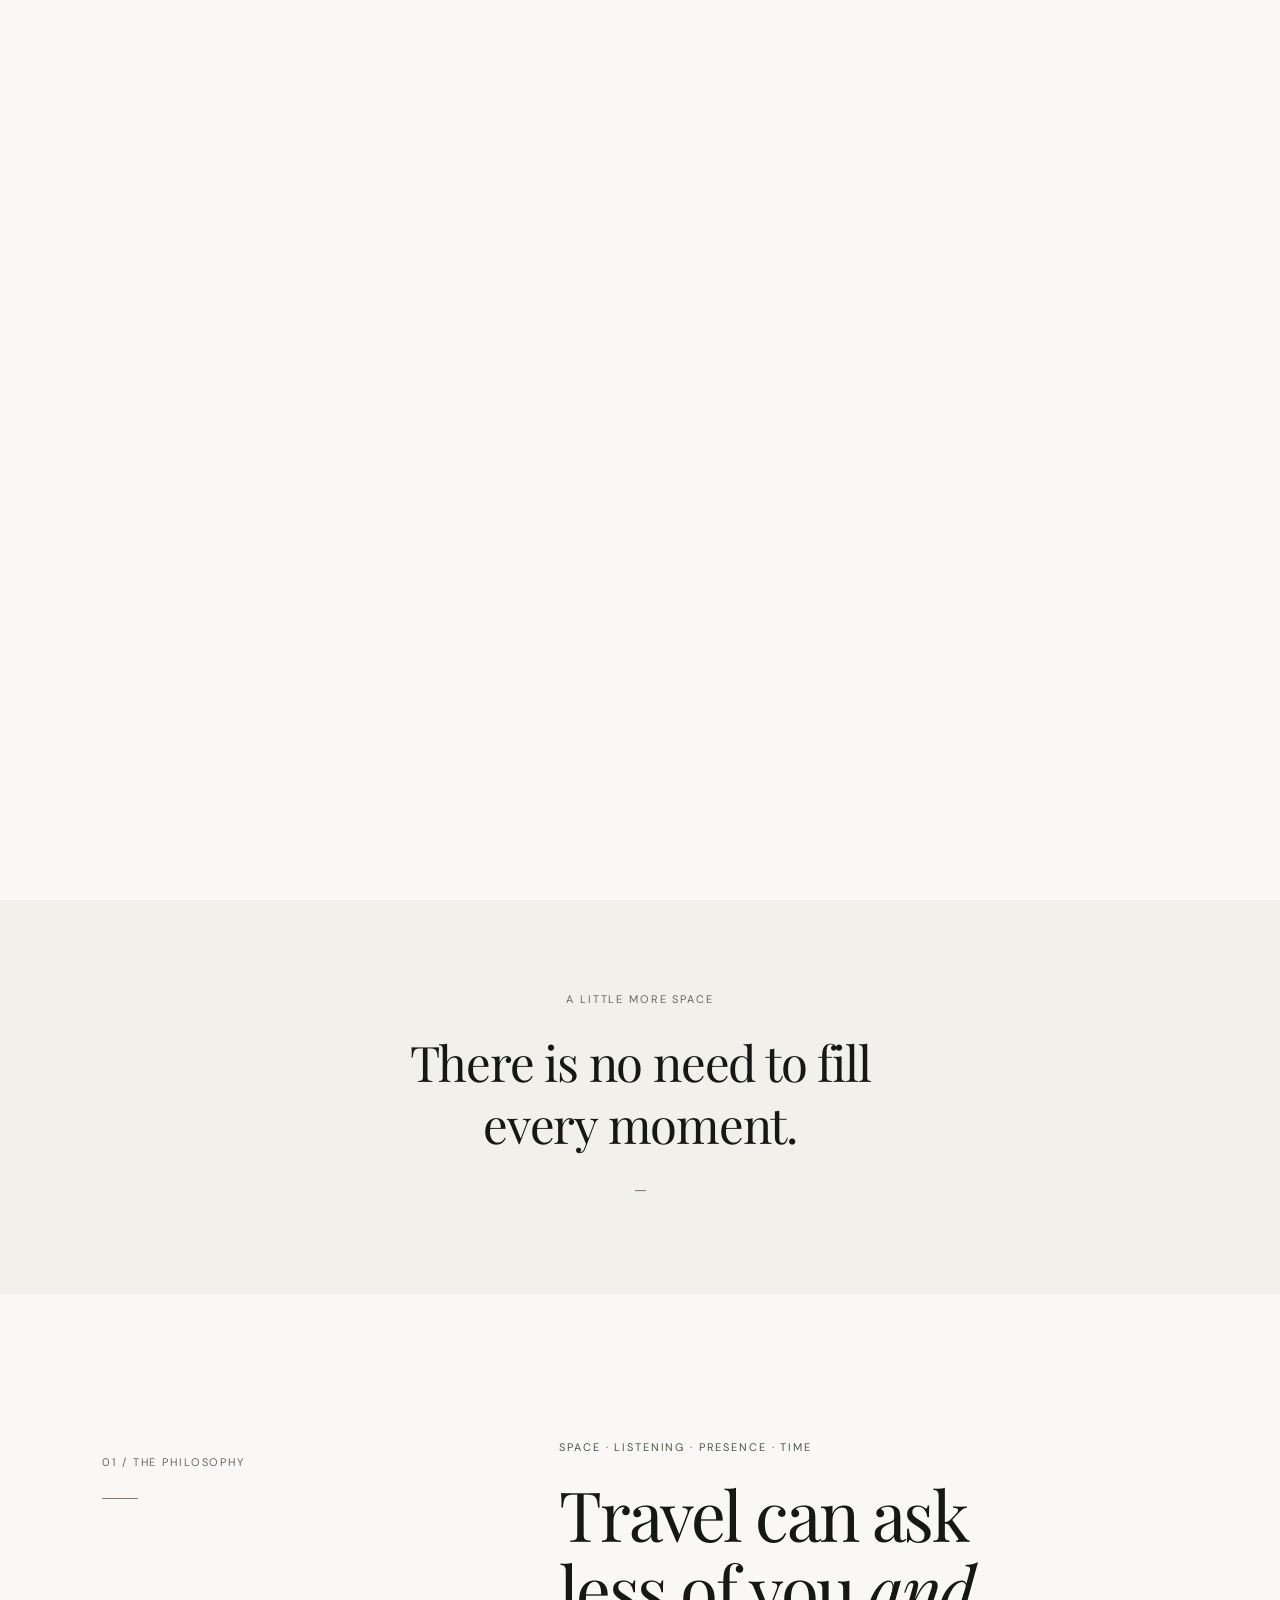
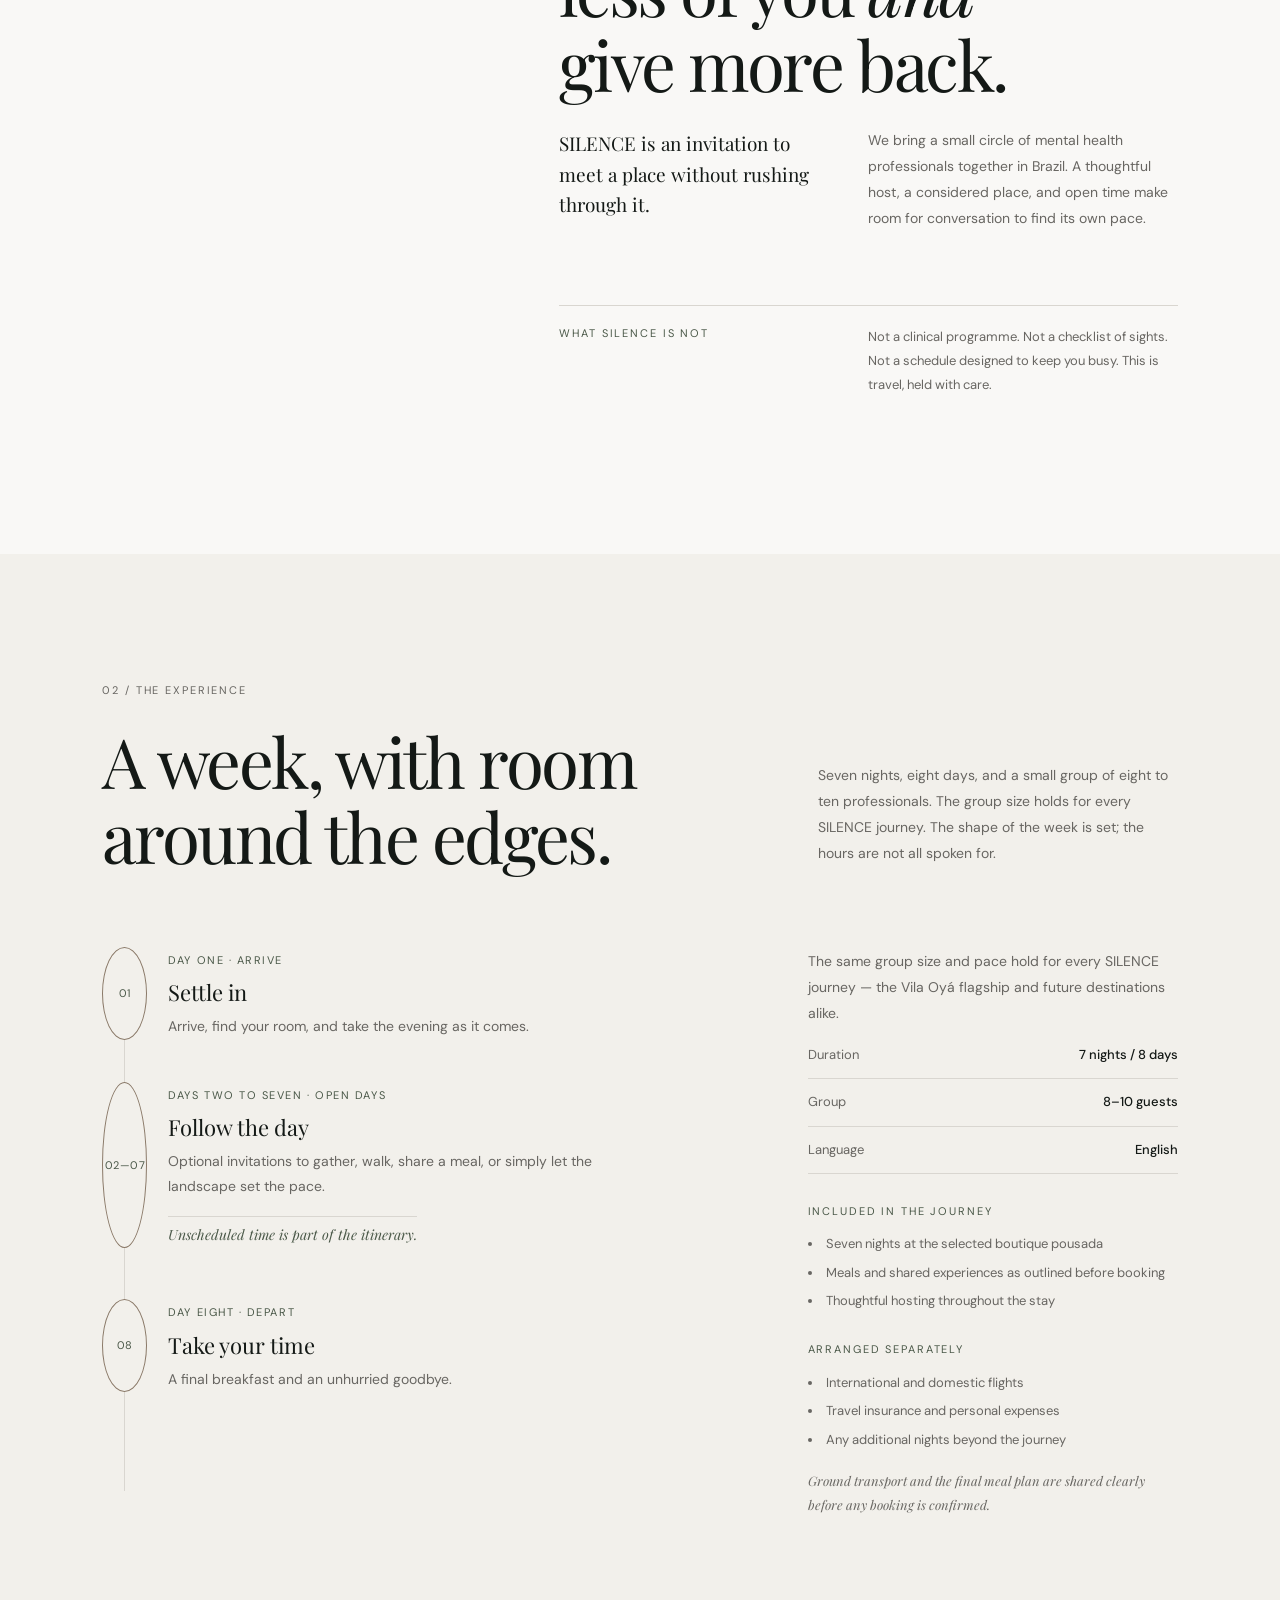
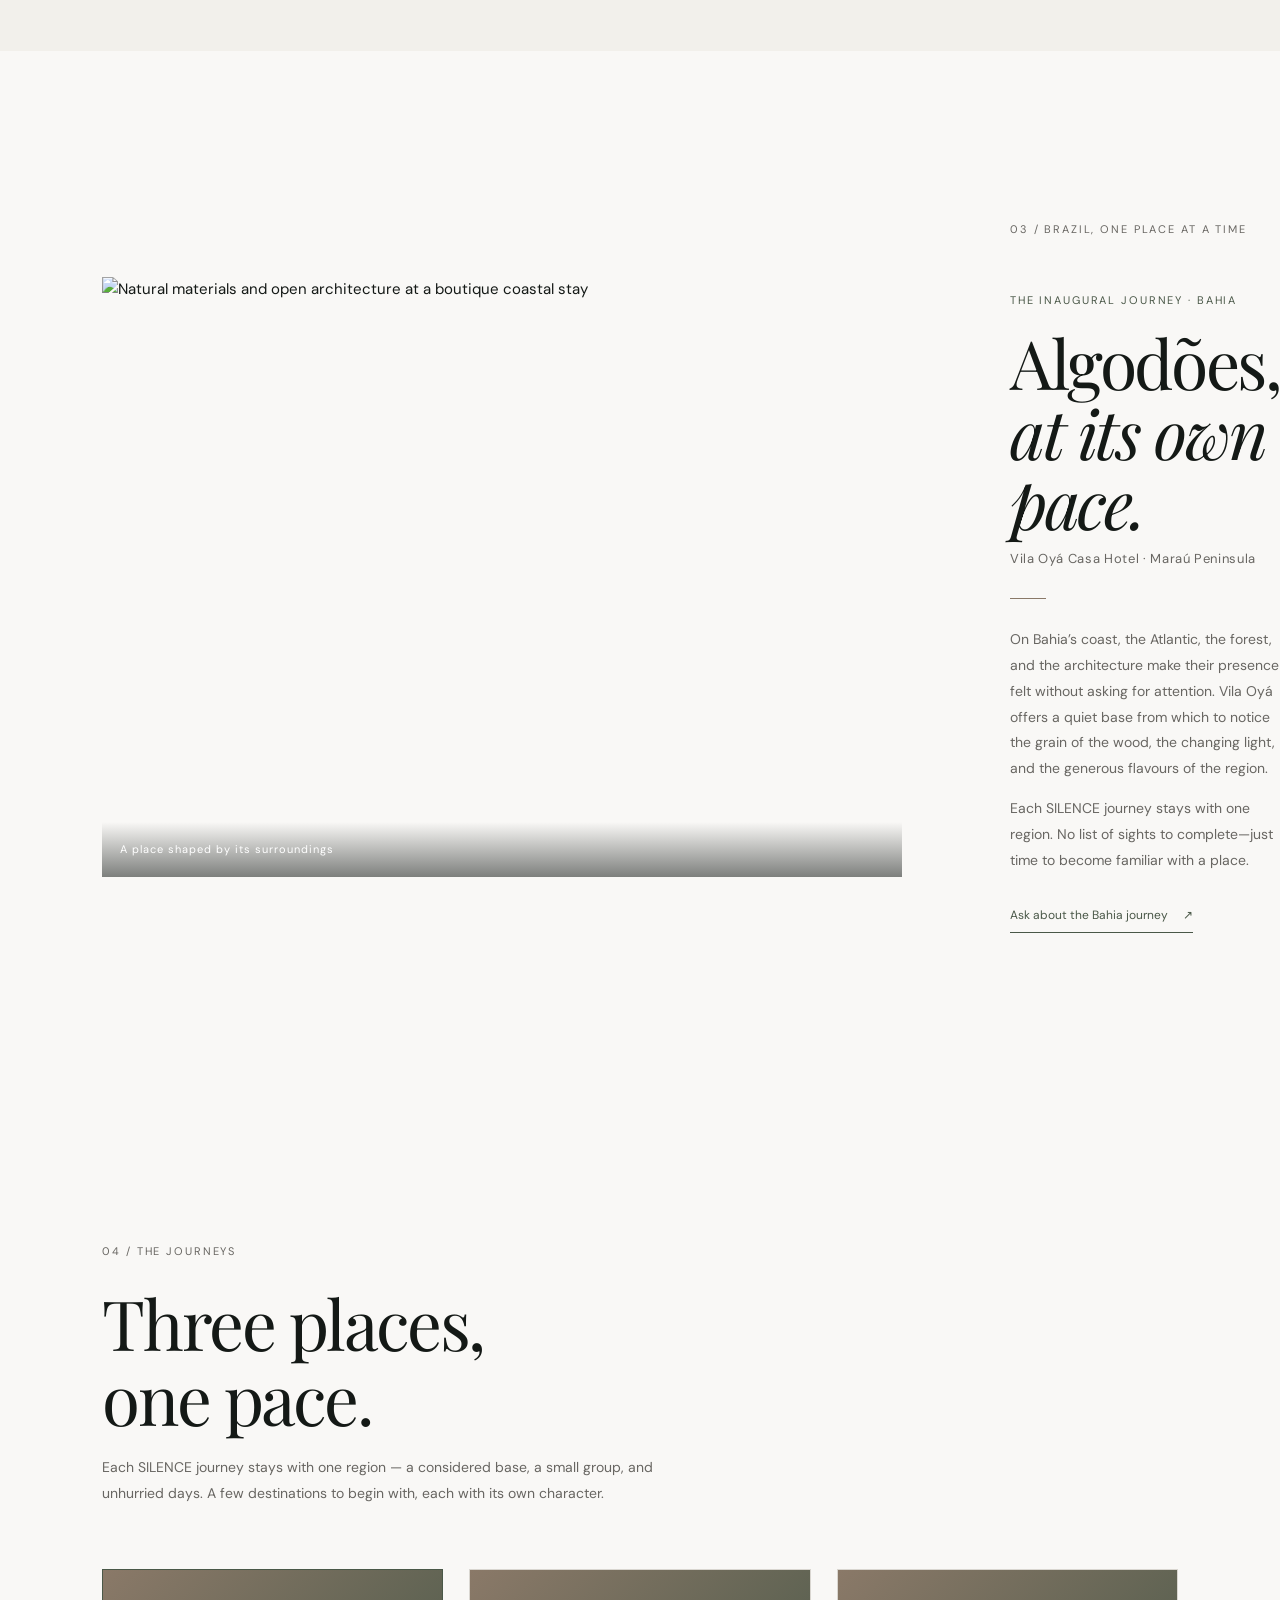
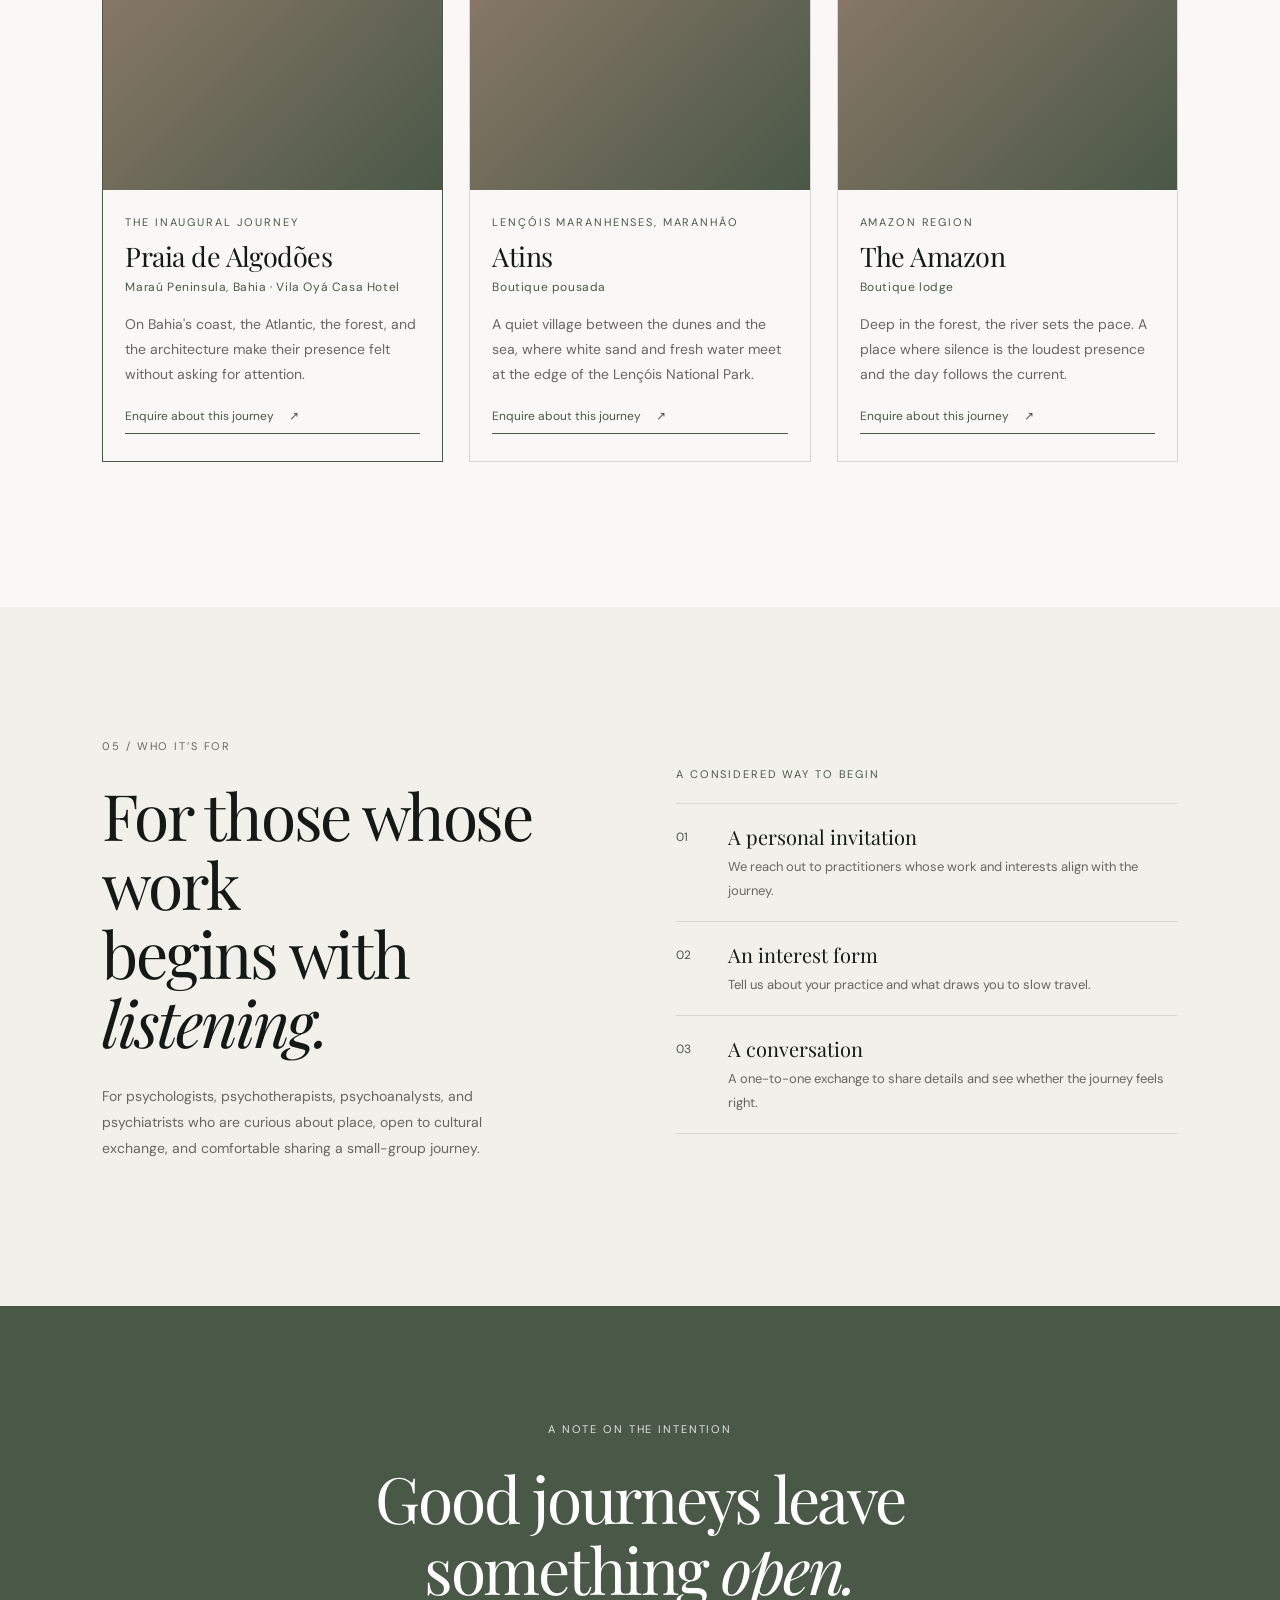
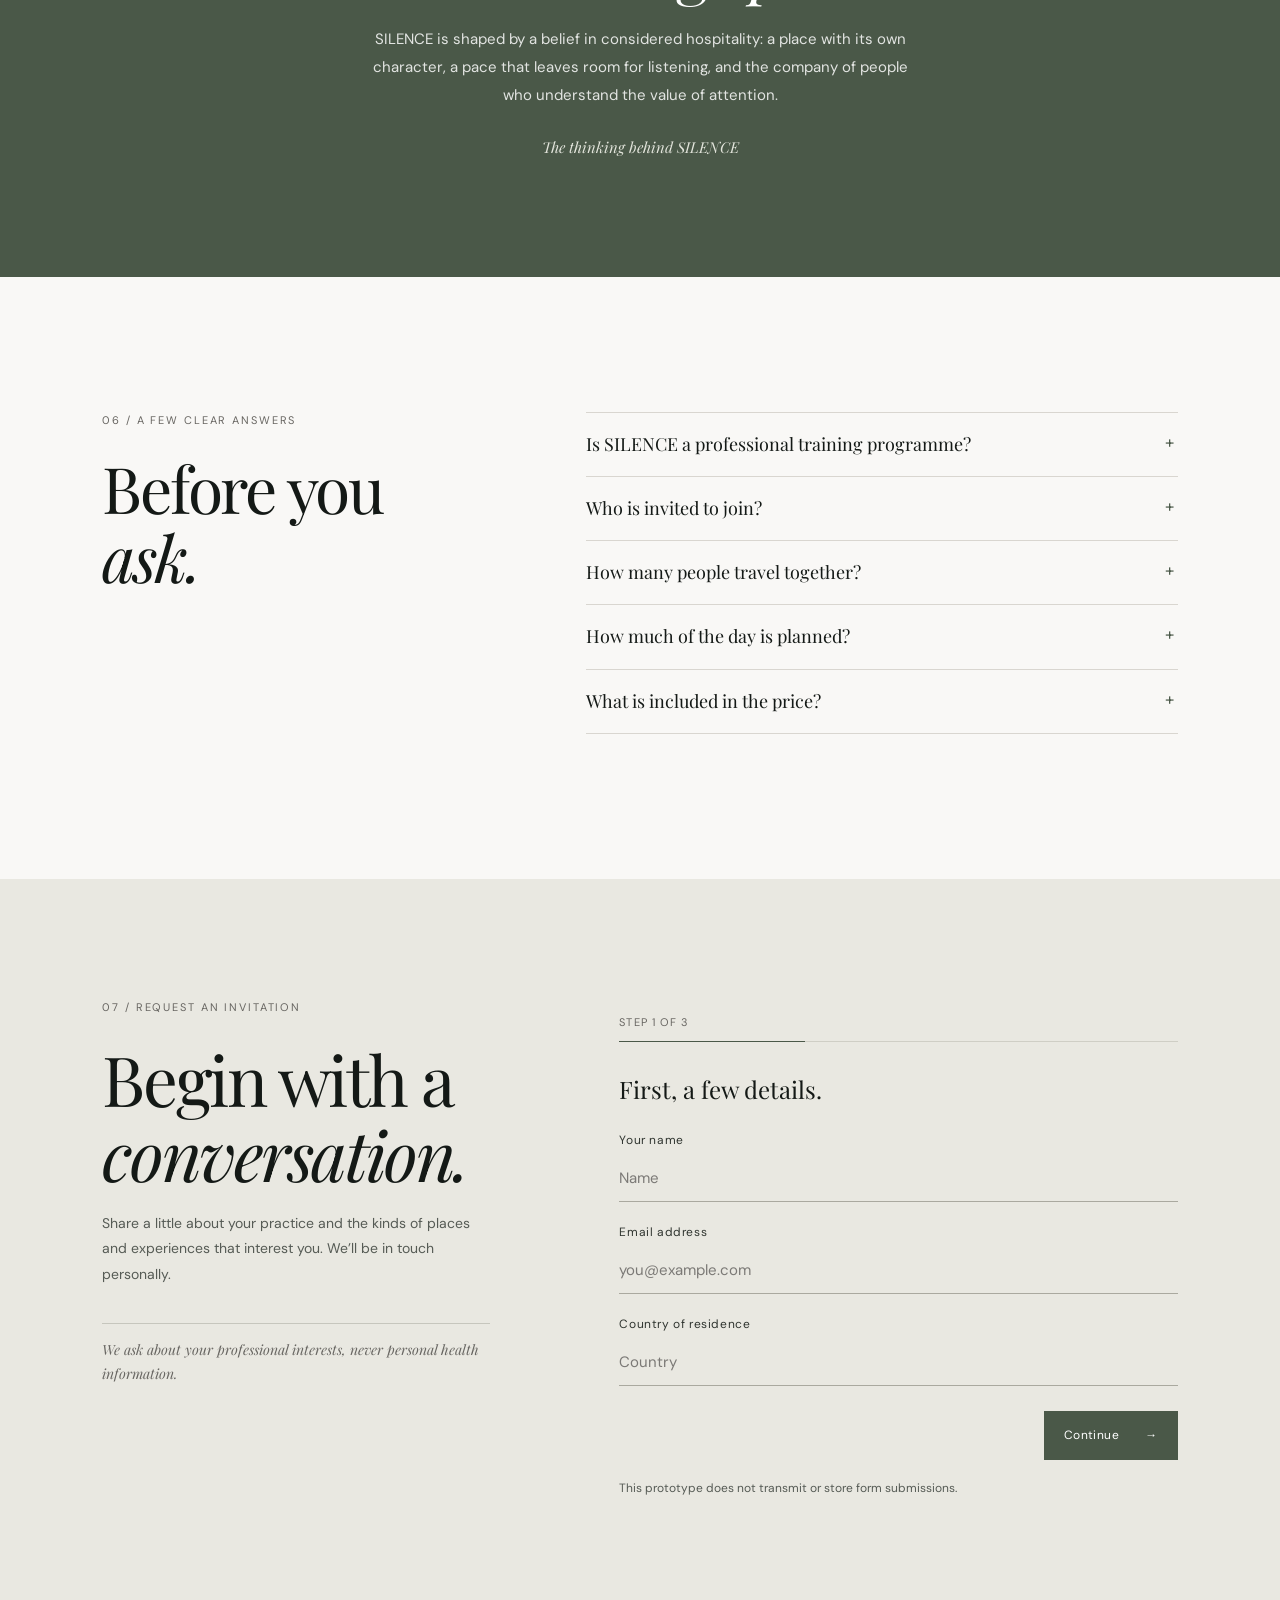
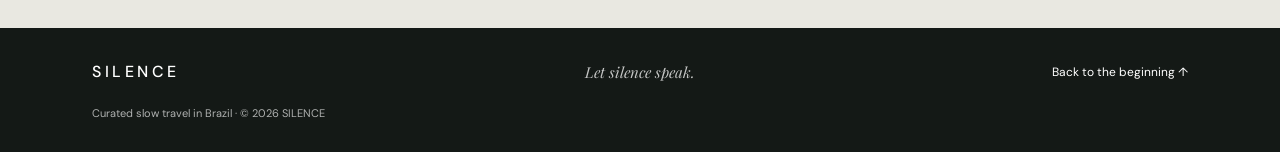
==== commit 71ed9304: "feat: improve readability, add engineering SOP, WCAG contrast fixes, and Git-based catalog admin" ====
--- a/index.html
+++ b/index.html
@@ -23,6 +23,13 @@
       type="font/woff2"
       crossorigin
     />
+    <link rel="modulepreload" href="js/main.js" />
+    <link rel="modulepreload" href="js/loader.js" />
+    <link rel="modulepreload" href="js/header.js" />
+    <link rel="modulepreload" href="js/menu.js" />
+    <link rel="modulepreload" href="js/form.js" />
+    <link rel="modulepreload" href="js/reveal.js" />
+    <link rel="modulepreload" href="js/journeys.js" />
     <link rel="stylesheet" href="styles.css" />
     <script type="module" src="js/main.js"></script>
   </head>
@@ -40,7 +47,8 @@
         aria-controls="site-nav"
         aria-label="Open navigation"
       >
-        <span></span><span></span>
+        <span></span>
+        <span></span>
       </button>
       <nav class="site-nav" id="site-nav" aria-label="Main navigation">
         <a href="#philosophy">The philosophy</a>
@@ -49,7 +57,9 @@
         <a href="#journeys">The journeys</a>
         <a href="#for-you">Who it’s for</a>
         <a href="#faq">FAQ</a>
-        <a class="nav-invitation" href="#invitation">Request an invitation <span aria-hidden="true">↗</span></a>
+        <a class="nav-invitation" href="#invitation">
+          Request an invitation <span aria-hidden="true">↗</span>
+        </a>
       </nav>
     </header>
 
@@ -73,7 +83,9 @@
             A boutique travel company creating curated, slow travel experiences
             in Brazil for mental health professionals.
           </p>
-          <a class="button button-light" href="#invitation">Request an invitation <span aria-hidden="true">↗</span></a>
+          <a class="button button-light" href="#invitation">
+            Request an invitation <span aria-hidden="true">↗</span>
+          </a>
           <p class="hero-tagline">Let silence speak.</p>
         </div>
         <div class="hero-pillars" aria-label="The SILENCE approach">
@@ -86,7 +98,7 @@
 
       <section class="breather" aria-label="A pause">
         <p class="breather-overline">A little more space</p>
-        <p>There is no need to fill<br />every moment.</p>
+        <p class="breather-quote">There is no need to fill<br />every moment.</p>
         <span class="breather-mark" aria-hidden="true">—</span>
       </section>
 
@@ -97,7 +109,9 @@
         </div>
         <div class="philosophy-content">
           <p class="eyebrow">Space · Listening · Presence · Time</p>
-          <h2 id="philosophy-title">Travel can ask<br />less of you <em>and</em><br />give more back.</h2>
+          <h2 id="philosophy-title">
+            Travel can ask<br />less of you <em>and</em><br />give more back.
+          </h2>
           <div class="philosophy-body">
             <p class="body-lede">
               SILENCE is an invitation to meet a place without rushing through it.
@@ -110,7 +124,7 @@
           </div>
           <div class="not-list">
             <p class="eyebrow">What SILENCE is not</p>
-            <p>
+            <p class="not-list-body">
               Not a clinical programme. Not a checklist of sights. Not a
               schedule designed to keep you busy. This is travel, held with care.
             </p>
@@ -135,23 +149,59 @@
           <div class="timeline" aria-label="An outline of the eight-day journey">
             <article class="timeline-entry">
               <span class="timeline-marker">01</span>
-              <div><p class="timeline-label">Day one · Arrive</p><h3>Settle in</h3><p>Arrive, find your room, and take the evening as it comes.</p></div>
+              <div class="timeline-content">
+                <p class="timeline-label">Day one · Arrive</p>
+                <h3>Settle in</h3>
+                <p class="timeline-description">
+                  Arrive, find your room, and take the evening as it comes.
+                </p>
+              </div>
             </article>
+
             <article class="timeline-entry timeline-open">
               <span class="timeline-marker">02—07</span>
-              <div><p class="timeline-label">Days two to seven · Open days</p><h3>Follow the day</h3><p>Optional invitations to gather, walk, share a meal, or simply let the landscape set the pace.</p><span class="open-time">Unscheduled time is part of the itinerary.</span></div>
+              <div class="timeline-content">
+                <p class="timeline-label">Days two to seven · Open days</p>
+                <h3>Follow the day</h3>
+                <p class="timeline-description">
+                  Optional invitations to gather, walk, share a meal, or simply
+                  let the landscape set the pace.
+                </p>
+                <span class="open-time">
+                  Unscheduled time is part of the itinerary.
+                </span>
+              </div>
             </article>
+
             <article class="timeline-entry">
               <span class="timeline-marker">08</span>
-              <div><p class="timeline-label">Day eight · Depart</p><h3>Take your time</h3><p>A final breakfast and an unhurried goodbye.</p></div>
+              <div class="timeline-content">
+                <p class="timeline-label">Day eight · Depart</p>
+                <h3>Take your time</h3>
+                <p class="timeline-description">
+                  A final breakfast and an unhurried goodbye.
+                </p>
+              </div>
             </article>
           </div>
 
           <aside class="journey-details" aria-label="Journey details">
-            <p class="experience-intro">The same group size and pace hold for every SILENCE journey — the Vila Oyá flagship and future destinations alike.</p>
-            <div class="detail-pair"><span>Duration</span><strong>7 nights / 8 days</strong></div>
-            <div class="detail-pair"><span>Group</span><strong>8–10 guests</strong></div>
-            <div class="detail-pair"><span>Language</span><strong>English</strong></div>
+            <p class="experience-intro">
+              The same group size and pace hold for every SILENCE journey — the
+              Vila Oyá flagship and future destinations alike.
+            </p>
+            <div class="detail-pair">
+              <span>Duration</span>
+              <strong>7 nights / 8 days</strong>
+            </div>
+            <div class="detail-pair">
+              <span>Group</span>
+              <strong>8–10 guests</strong>
+            </div>
+            <div class="detail-pair">
+              <span>Language</span>
+              <strong>English</strong>
+            </div>
             <div class="included-block">
               <p class="eyebrow">Included in the journey</p>
               <ul>
@@ -168,7 +218,10 @@
                 <li>Any additional nights beyond the journey</li>
               </ul>
             </div>
-            <p class="details-note">Ground transport and the final meal plan are shared clearly before any booking is confirmed.</p>
+            <p class="details-note">
+              Ground transport and the final meal plan are shared clearly before
+              any booking is confirmed.
+            </p>
           </aside>
         </div>
       </section>
@@ -197,17 +250,19 @@
           <h2 id="brazil-title">Algodões,<br /><em>at its own pace.</em></h2>
           <p class="brazil-location">Vila Oyá Casa Hotel · Maraú Peninsula</p>
           <span class="aside-line"></span>
-          <p>
+          <p class="brazil-body">
             On Bahia’s coast, the Atlantic, the forest, and the architecture
             make their presence felt without asking for attention. Vila Oyá
             offers a quiet base from which to notice the grain of the wood, the
             changing light, and the generous flavours of the region.
           </p>
-          <p>
+          <p class="brazil-body">
             Each SILENCE journey stays with one region. No list of sights to
             complete—just time to become familiar with a place.
           </p>
-          <a class="text-link" href="#invitation">Ask about the Bahia journey <span aria-hidden="true">↗</span></a>
+          <a class="text-link" href="#invitation" data-journey="algodoes">
+            Ask about the Bahia journey <span aria-hidden="true">↗</span>
+          </a>
         </div>
       </section>
 
@@ -215,20 +270,102 @@
         <div class="journeys-heading">
           <p class="section-number">04 / The journeys</p>
           <h2 id="journeys-title">Three places,<br />one pace.</h2>
-          <p>
+          <p class="journeys-intro">
             Each SILENCE journey stays with one region — a considered base, a
             small group, and unhurried days. A few destinations to begin with,
             each with its own character.
           </p>
         </div>
-        <div class="journeys-grid" id="journeys-grid"></div>
+
+        <div class="journeys-grid" id="journeys-grid">
+          <article class="journey-card journey-card-flagship">
+            <div
+              class="journey-image journey-image-placeholder"
+              role="img"
+              aria-label="Placeholder image for Praia de Algodões"
+            ></div>
+            <div class="journey-body">
+              <p class="eyebrow">The inaugural journey</p>
+              <h3>Praia de Algodões</h3>
+              <p class="journey-region">Maraú Peninsula, Bahia · Vila Oyá Casa Hotel</p>
+              <p class="journey-description">
+                On Bahia's coast, the Atlantic, the forest, and the architecture
+                make their presence felt without asking for attention.
+              </p>
+              <a class="text-link" href="#invitation" data-journey="algodoes">
+                <span>Enquire about this journey</span>
+                <span aria-hidden="true">↗</span>
+              </a>
+            </div>
+          </article>
+
+          <article class="journey-card">
+            <div
+              class="journey-image journey-image-placeholder"
+              role="img"
+              aria-label="Placeholder image for Atins"
+            ></div>
+            <div class="journey-body">
+              <p class="eyebrow">Lençóis Maranhenses, Maranhão</p>
+              <h3>Atins</h3>
+              <p class="journey-region">Boutique pousada</p>
+              <p class="journey-description">
+                A quiet village between the dunes and the sea, where white sand
+                and fresh water meet at the edge of the Lençóis National Park.
+              </p>
+              <a class="text-link" href="#invitation" data-journey="atins">
+                <span>Enquire about this journey</span>
+                <span aria-hidden="true">↗</span>
+              </a>
+            </div>
+          </article>
+
+          <article class="journey-card">
+            <div
+              class="journey-image journey-image-placeholder"
+              role="img"
+              aria-label="Placeholder image for The Amazon"
+            ></div>
+            <div class="journey-body">
+              <p class="eyebrow">Amazon region</p>
+              <h3>The Amazon</h3>
+              <p class="journey-region">Boutique lodge</p>
+              <p class="journey-description">
+                Deep in the forest, the river sets the pace. A place where
+                silence is the loudest presence and the day follows the current.
+              </p>
+              <a class="text-link" href="#invitation" data-journey="amazon">
+                <span>Enquire about this journey</span>
+                <span aria-hidden="true">↗</span>
+              </a>
+            </div>
+          </article>
+        </div>
+
+        <template id="journey-card-template">
+          <article class="journey-card">
+            <div class="journey-image" data-field="image-container"></div>
+            <div class="journey-body">
+              <p class="eyebrow" data-field="eyebrow"></p>
+              <h3 data-field="name"></h3>
+              <p class="journey-region" data-field="region"></p>
+              <p class="journey-description" data-field="description"></p>
+              <a class="text-link" href="#invitation" data-field="cta">
+                <span data-field="cta-label">Enquire about this journey</span>
+                <span aria-hidden="true">↗</span>
+              </a>
+            </div>
+          </article>
+        </template>
       </section>
 
       <section class="audience section-shell" id="for-you" aria-labelledby="audience-title">
         <div class="audience-heading">
           <p class="section-number">05 / Who it’s for</p>
-          <h2 id="audience-title">For those whose work<br />begins with <em>listening.</em></h2>
-          <p>
+          <h2 id="audience-title">
+            For those whose work<br />begins with <em>listening.</em>
+          </h2>
+          <p class="audience-intro">
             For psychologists, psychotherapists, psychoanalysts, and
             psychiatrists who are curious about place, open to cultural
             exchange, and comfortable sharing a small-group journey.
@@ -237,9 +374,35 @@
         <div class="selection">
           <p class="eyebrow">A considered way to begin</p>
           <ol>
-            <li><span>01</span><div><h3>A personal invitation</h3><p>We reach out to practitioners whose work and interests align with the journey.</p></div></li>
-            <li><span>02</span><div><h3>An interest form</h3><p>Tell us about your practice and what draws you to slow travel.</p></div></li>
-            <li><span>03</span><div><h3>A conversation</h3><p>A one-to-one exchange to share details and see whether the journey feels right.</p></div></li>
+            <li>
+              <span>01</span>
+              <div>
+                <h3>A personal invitation</h3>
+                <p>
+                  We reach out to practitioners whose work and interests align
+                  with the journey.
+                </p>
+              </div>
+            </li>
+            <li>
+              <span>02</span>
+              <div>
+                <h3>An interest form</h3>
+                <p>
+                  Tell us about your practice and what draws you to slow travel.
+                </p>
+              </div>
+            </li>
+            <li>
+              <span>03</span>
+              <div>
+                <h3>A conversation</h3>
+                <p>
+                  A one-to-one exchange to share details and see whether the
+                  journey feels right.
+                </p>
+              </div>
+            </li>
           </ol>
         </div>
       </section>
@@ -247,8 +410,10 @@
       <section class="founder" aria-labelledby="founder-title">
         <div class="founder-inner">
           <p class="eyebrow">A note on the intention</p>
-          <h2 id="founder-title">Good journeys leave<br />something <em>open.</em></h2>
-          <p>
+          <h2 id="founder-title">
+            Good journeys leave<br />something <em>open.</em>
+          </h2>
+          <p class="founder-body">
             SILENCE is shaped by a belief in considered hospitality: a place
             with its own character, a pace that leaves room for listening, and
             the company of people who understand the value of attention.
@@ -265,11 +430,17 @@
         <div class="faq-list">
           <details>
             <summary>Is SILENCE a professional training programme?</summary>
-            <p>No. SILENCE is a curated travel experience. There are no lectures, clinical sessions, or continuing education credits.</p>
+            <p>
+              No. SILENCE is a curated travel experience. There are no lectures,
+              clinical sessions, or continuing education credits.
+            </p>
           </details>
           <details>
             <summary>Who is invited to join?</summary>
-            <p>Psychologists, psychotherapists, psychoanalysts, and psychiatrists interested in a thoughtful, small-group journey in Brazil.</p>
+            <p>
+              Psychologists, psychotherapists, psychoanalysts, and psychiatrists
+              interested in a thoughtful, small-group journey in Brazil.
+            </p>
           </details>
           <details>
             <summary>How many people travel together?</summary>
@@ -277,11 +448,17 @@
           </details>
           <details>
             <summary>How much of the day is planned?</summary>
-            <p>Very little. There are optional moments to gather, alongside generous unscheduled time. Joining an activity is always a choice.</p>
+            <p>
+              Very little. There are optional moments to gather, alongside
+              generous unscheduled time. Joining an activity is always a choice.
+            </p>
           </details>
           <details>
             <summary>What is included in the price?</summary>
-            <p>The full meal plan, ground transport, and inclusions are shared transparently with each invitation before a booking is confirmed.</p>
+            <p>
+              The full meal plan, ground transport, and inclusions are shared
+              transparently with each invitation before a booking is confirmed.
+            </p>
           </details>
         </div>
       </section>
@@ -290,24 +467,80 @@
         <div class="invitation-intro">
           <p class="section-number">07 / Request an invitation</p>
           <h2 id="invitation-title">Begin with a<br /><em>conversation.</em></h2>
-          <p>
+          <p class="invitation-body">
             Share a little about your practice and the kinds of places and
             experiences that interest you. We’ll be in touch personally.
           </p>
-          <p class="privacy-note">We ask about your professional interests, never personal health information.</p>
-        </div>
+          <p class="privacy-note">
+            We ask about your professional interests, never personal health
+            information.
+          </p>
+        </div>
+
         <div class="invitation-form-wrap">
           <div class="form-progress">
-            <span class="step-count" id="step-count" aria-live="polite">Step 1 of 3</span>
-            <div class="progress-track" id="progress-track" role="progressbar" aria-label="Form progress" aria-valuemin="1" aria-valuemax="3" aria-valuenow="1"><span></span></div>
+            <span class="step-count" id="step-count" aria-live="polite">
+              Step 1 of 3
+            </span>
+            <div
+              class="progress-track"
+              id="progress-track"
+              role="progressbar"
+              aria-label="Form progress"
+              aria-valuemin="1"
+              aria-valuemax="3"
+              aria-valuenow="1"
+            >
+              <span></span>
+            </div>
           </div>
+
           <form class="invitation-form" id="invitation-form" novalidate>
+            <!-- Anti-spam honeypot (CONTEXT.md): hidden from humans and assistive tech -->
+            <input
+              type="text"
+              name="website"
+              tabindex="-1"
+              autocomplete="off"
+              class="visually-hidden"
+              aria-hidden="true"
+            />
+
             <fieldset class="form-step" data-step="0">
               <legend>First, a few details.</legend>
-              <label><span>Your name</span><input name="name" autocomplete="name" placeholder="Name" required /></label>
-              <label><span>Email address</span><input name="email" type="email" autocomplete="email" placeholder="you@example.com" required /></label>
-              <label><span>Country of residence</span><input name="country" autocomplete="country-name" placeholder="Country" required /></label>
-              <div class="form-actions form-actions-end"><button class="button button-dark" type="button" data-next>Continue <span aria-hidden="true">→</span></button></div>
+              <label>
+                <span>Your name</span>
+                <input
+                  name="name"
+                  autocomplete="name"
+                  placeholder="Name"
+                  required
+                />
+              </label>
+              <label>
+                <span>Email address</span>
+                <input
+                  name="email"
+                  type="email"
+                  autocomplete="email"
+                  placeholder="you@example.com"
+                  required
+                />
+              </label>
+              <label>
+                <span>Country of residence</span>
+                <input
+                  name="country"
+                  autocomplete="country-name"
+                  placeholder="Country"
+                  required
+                />
+              </label>
+              <div class="form-actions form-actions-end">
+                <button class="button button-dark" type="button" data-next>
+                  Continue <span aria-hidden="true">→</span>
+                </button>
+              </div>
             </fieldset>
 
             <fieldset class="form-step" data-step="1" hidden>
@@ -343,33 +576,111 @@
                   <option>Other</option>
                 </select>
               </label>
-              <div class="form-actions"><button class="button button-quiet" type="button" data-previous>Back</button><button class="button button-dark" type="button" data-next>Continue <span aria-hidden="true">→</span></button></div>
+              <div class="form-actions">
+                <button class="button button-quiet" type="button" data-previous>
+                  Back
+                </button>
+                <button class="button button-dark" type="button" data-next>
+                  Continue <span aria-hidden="true">→</span>
+                </button>
+              </div>
             </fieldset>
 
             <fieldset class="form-step" data-step="2" hidden>
               <legend>What draws you to this kind of journey?</legend>
+              <label>
+                <span>Destination of interest</span>
+                <select name="journey" id="journey-select">
+                  <option value="">Open to any destination</option>
+                  <option value="algodoes">Praia de Algodões (Vila Oyá · Bahia)</option>
+                  <option value="atins">Atins (Lençóis Maranhenses · Maranhão)</option>
+                  <option value="amazon">The Amazon (Amazon region)</option>
+                </select>
+              </label>
               <fieldset class="interest-options">
-                <legend class="visually-hidden">Choose any interests that appeal to you</legend>
-                <label><input type="checkbox" name="interests" value="Landscape and nature" /><span>Landscape and nature</span></label>
-                <label><input type="checkbox" name="interests" value="Architecture and place" /><span>Architecture and place</span></label>
-                <label><input type="checkbox" name="interests" value="Local food and culture" /><span>Local food and culture</span></label>
-                <label><input type="checkbox" name="interests" value="Time for reflection" /><span>Time for reflection</span></label>
-                <label><input type="checkbox" name="interests" value="Conversation with peers" /><span>Conversation with peers</span></label>
+                <legend class="visually-hidden">
+                  Choose any interests that appeal to you
+                </legend>
+                <label>
+                  <input
+                    type="checkbox"
+                    name="interests"
+                    value="Landscape and nature"
+                  />
+                  <span>Landscape and nature</span>
+                </label>
+                <label>
+                  <input
+                    type="checkbox"
+                    name="interests"
+                    value="Architecture and place"
+                  />
+                  <span>Architecture and place</span>
+                </label>
+                <label>
+                  <input
+                    type="checkbox"
+                    name="interests"
+                    value="Local food and culture"
+                  />
+                  <span>Local food and culture</span>
+                </label>
+                <label>
+                  <input
+                    type="checkbox"
+                    name="interests"
+                    value="Time for reflection"
+                  />
+                  <span>Time for reflection</span>
+                </label>
+                <label>
+                  <input
+                    type="checkbox"
+                    name="interests"
+                    value="Conversation with peers"
+                  />
+                  <span>Conversation with peers</span>
+                </label>
               </fieldset>
-              <label><span>A little more, if you wish</span><textarea name="motivation" rows="3" placeholder="What would you like us to know about your interests?"></textarea></label>
-              <div class="form-actions"><button class="button button-quiet" type="button" data-previous>Back</button><button class="button button-dark" type="submit">Send an interest form <span aria-hidden="true">↗</span></button></div>
+              <label>
+                <span>A little more, if you wish</span>
+                <textarea
+                  name="motivation"
+                  rows="3"
+                  placeholder="What would you like us to know about your interests?"
+                ></textarea>
+              </label>
+              <div class="form-actions">
+                <button class="button button-quiet" type="button" data-previous>
+                  Back
+                </button>
+                <button class="button button-dark" type="submit">
+                  Send an interest form <span aria-hidden="true">↗</span>
+                </button>
+              </div>
             </fieldset>
           </form>
-          <p class="form-note">This prototype does not transmit or store form submissions.</p>
-          <p class="form-success" id="form-success" role="status" tabindex="-1" hidden>Thank you. We will be in touch personally.</p>
+
+          <p class="form-note">
+            This prototype does not transmit or store form submissions.
+          </p>
+          <p
+            class="form-success"
+            id="form-success"
+            role="status"
+            tabindex="-1"
+            hidden
+          >
+            Thank you. We will be in touch personally.
+          </p>
         </div>
       </section>
     </main>
 
     <footer class="site-footer">
       <a class="wordmark" href="#home">SILENCE</a>
-      <p>Let silence speak.</p>
-      <a href="#home">Back to the beginning ↑</a>
+      <p class="footer-tagline">Let silence speak.</p>
+      <a class="footer-top-link" href="#home">Back to the beginning ↑</a>
       <small>Curated slow travel in Brazil · © 2026 SILENCE</small>
     </footer>
   </body>
--- a/styles.css
+++ b/styles.css
@@ -1,358 +1,1688 @@
-:root {
-  color-scheme: light;
-  --paper: #f9f8f6;
-  --paper-warm: #f2f0eb;
-  --ink: #141916;
-  --muted: #686662;
-  --line: #d9d6d0;
-  --green: #4a5848;
-  --earth: #8a7968;
-  --nav-scrolled: #393d38;
-  --form-label: #303530;
-  --invitation-text: #565b55;
-  --placeholder: #706e6b;
-  --field-line: #aaa99f;
-  --quiet-line: #9c9e94;
-  --note-line: #c6c6bd;
-  --track: #cfcec5;
-  --invitation-bg: #e9e8e1;
-  --text-on-green: #e2e4db;
-  --serif: "Playfair Display", Georgia, serif;
-  --sans: "DM Sans", Arial, sans-serif;
+@layer tokens, base, layout, components, utilities, states;
+
+@layer tokens {
+  :root {
+    color-scheme: light;
+
+    /* Base palette tokens */
+    --paper: #f9f8f6;
+    --paper-warm: #f2f0eb;
+    --ink: #141916;
+    --muted: #686662;
+    --line: #d9d6d0;
+    --green: #4a5848;
+    --earth: #8a7968; /* Shape/border token only — never apply to readable text (3.94:1) */
+
+    /* Semantic UI tokens */
+    --nav-scrolled: #393d38;
+    --form-label: #303530;
+    --invitation-text: #565b55;
+    --placeholder: #706e6b;
+    --field-line: #aaa99f;
+    --quiet-line: #9c9e94;
+    --note-line: #c6c6bd;
+    --track: #cfcec5;
+    --invitation-bg: #e9e8e1;
+    --text-on-green: #e2e4db;
+
+    /* Typography tokens */
+    --serif: "Playfair Display", Georgia, serif;
+    --sans: "DM Sans", Arial, sans-serif;
+
+    /* Motion & spacing tokens */
+    --transition-slow: 700ms ease-out;
+    --transition-fast: 300ms ease-out;
+    --section-gutter: max(8%, calc((100vw - 1160px) / 2));
+  }
 }
 
-/* Self-hosted brand fonts. SIL Open Font License 1.1 — commercial use, no royalties, no attribution required.
-   Source: Google Fonts (variable cuts). Subsets: latin + latin-ext (on-demand via unicode-range). */
-
+/* Self-hosted brand fonts (SIL Open Font License 1.1).
+   Subsets: latin + latin-ext (loaded on demand via unicode-range). */
 @font-face {
-  font-family: 'DM Sans';
+  font-family: "DM Sans";
   font-style: normal;
   font-weight: 400 700;
   font-display: swap;
-  src: url('./fonts/DMSans-normal-latin.woff2') format('woff2');
-  unicode-range: U+0000-00FF, U+0131, U+0152-0153, U+02BB-02BC, U+02C6, U+02DA, U+02DC, U+0304, U+0308, U+0329, U+2000-206F, U+20AC, U+2122, U+2191, U+2193, U+2212, U+2215, U+FEFF, U+FFFD;
+  src: url("./fonts/DMSans-normal-latin.woff2") format("woff2");
+  unicode-range: U+0000-00FF, U+0131, U+0152-0153, U+02BB-02BC, U+02C6, U+02DA,
+    U+02DC, U+0304, U+0308, U+0329, U+2000-206F, U+20AC, U+2122, U+2191, U+2193,
+    U+2212, U+2215, U+FEFF, U+FFFD;
 }
 
 @font-face {
-  font-family: 'DM Sans';
+  font-family: "DM Sans";
   font-style: normal;
   font-weight: 400 700;
   font-display: swap;
-  src: url('./fonts/DMSans-normal-latin-ext.woff2') format('woff2');
-  unicode-range: U+0100-02BA, U+02BD-02C5, U+02C7-02CC, U+02CE-02D7, U+02DD-02FF, U+0304, U+0308, U+0329, U+1D00-1DBF, U+1E00-1E9F, U+1EF2-1EFF, U+2020, U+20A0-20AB, U+20AD-20C0, U+2113, U+2C60-2C7F, U+A720-A7FF;
+  src: url("./fonts/DMSans-normal-latin-ext.woff2") format("woff2");
+  unicode-range: U+0100-02BA, U+02BD-02C5, U+02C7-02CC, U+02CE-02D7, U+02DD-02FF,
+    U+0304, U+0308, U+0329, U+1D00-1DBF, U+1E00-1E9F, U+1EF2-1EFF, U+2020,
+    U+20A0-20AB, U+20AD-20C0, U+2113, U+2C60-2C7F, U+A720-A7FF;
 }
 
 @font-face {
-  font-family: 'Playfair Display';
+  font-family: "Playfair Display";
   font-style: normal;
   font-weight: 400 500;
   font-display: swap;
-  src: url('./fonts/PlayfairDisplay-normal-latin.woff2') format('woff2');
-  unicode-range: U+0000-00FF, U+0131, U+0152-0153, U+02BB-02BC, U+02C6, U+02DA, U+02DC, U+0304, U+0308, U+0329, U+2000-206F, U+20AC, U+2122, U+2191, U+2193, U+2212, U+2215, U+FEFF, U+FFFD;
+  src: url("./fonts/PlayfairDisplay-normal-latin.woff2") format("woff2");
+  unicode-range: U+0000-00FF, U+0131, U+0152-0153, U+02BB-02BC, U+02C6, U+02DA,
+    U+02DC, U+0304, U+0308, U+0329, U+2000-206F, U+20AC, U+2122, U+2191, U+2193,
+    U+2212, U+2215, U+FEFF, U+FFFD;
 }
 
 @font-face {
-  font-family: 'Playfair Display';
+  font-family: "Playfair Display";
   font-style: normal;
   font-weight: 400 500;
   font-display: swap;
-  src: url('./fonts/PlayfairDisplay-normal-latin-ext.woff2') format('woff2');
-  unicode-range: U+0100-02BA, U+02BD-02C5, U+02C7-02CC, U+02CE-02D7, U+02DD-02FF, U+0304, U+0308, U+0329, U+1D00-1DBF, U+1E00-1E9F, U+1EF2-1EFF, U+2020, U+20A0-20AB, U+20AD-20C0, U+2113, U+2C60-2C7F, U+A720-A7FF;
+  src: url("./fonts/PlayfairDisplay-normal-latin-ext.woff2") format("woff2");
+  unicode-range: U+0100-02BA, U+02BD-02C5, U+02C7-02CC, U+02CE-02D7, U+02DD-02FF,
+    U+0304, U+0308, U+0329, U+1D00-1DBF, U+1E00-1E9F, U+1EF2-1EFF, U+2020,
+    U+20A0-20AB, U+20AD-20C0, U+2113, U+2C60-2C7F, U+A720-A7FF;
 }
 
 @font-face {
-  font-family: 'Playfair Display';
+  font-family: "Playfair Display";
   font-style: italic;
   font-weight: 400 500;
   font-display: swap;
-  src: url('./fonts/PlayfairDisplay-italic-latin.woff2') format('woff2');
-  unicode-range: U+0000-00FF, U+0131, U+0152-0153, U+02BB-02BC, U+02C6, U+02DA, U+02DC, U+0304, U+0308, U+0329, U+2000-206F, U+20AC, U+2122, U+2191, U+2193, U+2212, U+2215, U+FEFF, U+FFFD;
+  src: url("./fonts/PlayfairDisplay-italic-latin.woff2") format("woff2");
+  unicode-range: U+0000-00FF, U+0131, U+0152-0153, U+02BB-02BC, U+02C6, U+02DA,
+    U+02DC, U+0304, U+0308, U+0329, U+2000-206F, U+20AC, U+2122, U+2191, U+2193,
+    U+2212, U+2215, U+FEFF, U+FFFD;
 }
 
 @font-face {
-  font-family: 'Playfair Display';
+  font-family: "Playfair Display";
   font-style: italic;
   font-weight: 400 500;
   font-display: swap;
-  src: url('./fonts/PlayfairDisplay-italic-latin-ext.woff2') format('woff2');
-  unicode-range: U+0100-02BA, U+02BD-02C5, U+02C7-02CC, U+02CE-02D7, U+02DD-02FF, U+0304, U+0308, U+0329, U+1D00-1DBF, U+1E00-1E9F, U+1EF2-1EFF, U+2020, U+20A0-20AB, U+20AD-20C0, U+2113, U+2C60-2C7F, U+A720-A7FF;
+  src: url("./fonts/PlayfairDisplay-italic-latin-ext.woff2") format("woff2");
+  unicode-range: U+0100-02BA, U+02BD-02C5, U+02C7-02CC, U+02CE-02D7, U+02DD-02FF,
+    U+0304, U+0308, U+0329, U+1D00-1DBF, U+1E00-1E9F, U+1EF2-1EFF, U+2020,
+    U+20A0-20AB, U+20AD-20C0, U+2113, U+2C60-2C7F, U+A720-A7FF;
 }
 
-* { box-sizing: border-box; }
-html { font-size: 16px; scroll-behavior: smooth; scroll-padding-top: 92px; }
-body { margin: 0; color: var(--ink); background: var(--paper); font: 0.9375rem/1.7 var(--sans); -webkit-font-smoothing: antialiased; }
-a { color: inherit; text-decoration: none; }
-img { display: block; width: 100%; height: auto; object-fit: cover; }
-button, input, select, textarea { font: inherit; }
-button, a, summary, input, select, textarea { -webkit-tap-highlight-color: transparent; }
-button:focus-visible, a:focus-visible, summary:focus-visible, input:focus-visible, select:focus-visible, textarea:focus-visible { outline: 2px solid var(--green); outline-offset: 4px; }
-.visually-hidden { position: absolute; width: 1px; height: 1px; padding: 0; margin: -1px; overflow: hidden; clip: rect(0, 0, 0, 0); white-space: nowrap; border: 0; }
-.skip-link { position: fixed; z-index: 20; top: 10px; left: 10px; padding: 12px 16px; color: white; background: var(--ink); transform: translateY(-150%); }
-.skip-link:focus { transform: translateY(0); }
-.eyebrow, .section-number { margin: 0; color: var(--green); font-size: 0.6875rem; line-height: 1.6; letter-spacing: .17em; text-transform: uppercase; }
-h1, h2, h3, p { margin-top: 0; }
-h1, h2 { font-family: var(--serif); font-weight: 400; letter-spacing: -.035em; }
-h1 em, h2 em { font-weight: 400; }
-.section-shell { padding-left: max(8%, calc((100vw - 1160px) / 2)); padding-right: max(8%, calc((100vw - 1160px) / 2)); }
-
-.site-header { position: absolute; z-index: 5; inset: 0 0 auto; min-height: 86px; padding: 0 7.2%; display: flex; align-items: center; justify-content: space-between; border-bottom: 1px solid rgb(255 255 255 / 20%); background: transparent; color: white; transition: background-color .4s ease-out, color .4s ease-out, border-color .4s ease-out; }
-.wordmark { position: relative; z-index: 7; font-size: 1rem; font-weight: 500; letter-spacing: .22em; }
-.site-nav { display: flex; align-items: center; gap: clamp(20px, 2.7vw, 42px); color: rgb(255 255 255 / 85%); font-size: 0.75rem; letter-spacing: .035em; }
-.site-nav a { transition: color .7s ease-out; }
-.site-nav a:hover { color: white; }
-.nav-invitation { border-bottom: 1px solid white; padding: 10px 0; }
-.nav-invitation span { margin-left: 10px; }
-.menu-toggle { display: none; }
-.site-header.is-scrolled { position: fixed; color: var(--ink); background: rgb(249 248 246 / 94%); border-bottom-color: var(--line); backdrop-filter: blur(6px); }
-.site-header.is-scrolled .site-nav { color: var(--nav-scrolled); }
-.site-header.is-scrolled .site-nav a:hover { color: var(--green); }
-.site-header.is-scrolled .nav-invitation { border-bottom-color: var(--green); }
-.site-header.is-scrolled .menu-toggle span { background: var(--ink); }
-.site-header.is-menu-open { color: var(--ink); }
-
-.hero { position: relative; min-height: 100svh; padding: 155px 7.2% 55px; display: flex; flex-direction: column; justify-content: center; overflow: hidden; background: var(--ink); color: white; }
-.hero-video-frame { position: absolute; inset: 0; overflow: hidden; }
-.hero-video-frame iframe { position: absolute; top: 50%; left: 50%; width: 100vw; height: 56.25vw; min-width: 177.78vh; min-height: 100%; transform: translate(-50%, -50%); border: 0; pointer-events: none; }
-.hero::after { position: absolute; inset: 0; background: linear-gradient(100deg, rgb(20 25 22 / 62%), rgb(20 25 22 / 22%)); content: ""; }
-.hero-copy { position: relative; z-index: 1; max-width: 620px; }
-.hero h1 { margin: 28px 0 25px; font-size: clamp(3.5rem, 7.4vw, 6.5rem); line-height: 1; }
-.hero-description { max-width: 420px; margin-bottom: 27px; color: rgb(255 255 255 / 82%); font-size: 0.9375rem; line-height: 1.85; }
-.hero .eyebrow { color: rgb(255 255 255 / 70%); }
-.button { min-height: 49px; padding: 0 19px; display: inline-flex; justify-content: space-between; align-items: center; gap: 26px; border: 1px solid transparent; border-radius: 0; font-size: 0.75rem; letter-spacing: .035em; cursor: pointer; transition: color .7s ease-out, background-color .7s ease-out, border-color .7s ease-out; }
-.button-dark { color: white; background: var(--green); }
-.button-dark:hover { color: var(--green); border-color: var(--green); background: transparent; }
-.button-light { color: var(--ink); background: var(--paper); }
-.button-light:hover { color: white; border-color: white; background: transparent; }
-.hero-tagline { margin: 22px 0 0; color: rgb(255 255 255 / 72%); font: italic 0.9375rem var(--serif); }
-.hero-pillars { position: absolute; z-index: 1; right: 7.2%; bottom: 26px; left: 7.2%; display: flex; gap: 34px; border-top: 1px solid rgb(255 255 255 / 25%); padding-top: 13px; color: rgb(255 255 255 / 78%); font-size: 0.6875rem; letter-spacing: .1em; text-transform: uppercase; }
-.hero-pillars b { margin-right: 7px; color: white; font-size: 0.625rem; font-weight: 400; }
-.hero-place { margin-left: auto; }
-
-.breather { min-height: 370px; padding: 90px 20px; display: flex; flex-direction: column; align-items: center; justify-content: center; text-align: center; background: var(--paper-warm); }
-.breather-overline { margin: 0 0 22px; color: var(--muted); font-size: 0.6875rem; letter-spacing: .17em; text-transform: uppercase; }
-.breather > p:nth-child(2) { margin: 0; font: 400 clamp(2rem, 4vw, 3.0625rem)/1.27 var(--serif); letter-spacing: -.025em; }
-.breather-mark { margin-top: 23px; color: var(--earth); }
-
-.philosophy { display: grid; grid-template-columns: .75fr 1.25fr; gap: 8%; padding-top: 145px; padding-bottom: 157px; }
-.section-aside { padding-top: 10px; }
-.section-number { color: var(--muted); }
-.aside-line { display: block; width: 36px; height: 1px; margin-top: 24px; background: var(--earth); }
-.philosophy-content > .eyebrow { margin-bottom: 20px; }
-.philosophy h2, .experience h2, .audience h2, .faq h2, .invitation h2 { margin-bottom: 28px; font-size: clamp(2.9375rem, 5.4vw, 4.4375rem); line-height: 1.08; }
-.philosophy-body { display: grid; grid-template-columns: .9fr 1.1fr; gap: 9%; max-width: 720px; }
-.philosophy-body p { margin-bottom: 0; color: var(--muted); font-size: 0.875rem; line-height: 1.85; }
-.philosophy-body .body-lede { color: var(--ink); font: 400 1.1875rem/1.6 var(--serif); }
-.not-list { max-width: 660px; margin-top: 73px; padding-top: 19px; border-top: 1px solid var(--line); display: grid; grid-template-columns: .9fr 1.1fr; gap: 9%; }
-.not-list p:last-child { margin-bottom: 0; color: var(--muted); font-size: 0.8125rem; line-height: 1.85; }
-
-.experience { padding: 128px 0 135px; background: var(--paper-warm); }
-.experience-heading { display: flex; justify-content: space-between; align-items: end; gap: 70px; }
-.experience-heading .section-number, .audience-heading .section-number, .faq-heading .section-number { margin-bottom: 24px; }
-.experience h2 { margin-bottom: 0; }
-.experience-intro { max-width: 360px; margin: 0 0 6px; color: var(--muted); font-size: 0.875rem; line-height: 1.85; }
-.experience-layout { display: grid; grid-template-columns: 1.1fr .72fr; gap: 13%; margin-top: 74px; }
-.timeline { position: relative; }
-.timeline::before { position: absolute; top: 15px; bottom: 25px; left: 22px; width: 1px; background: var(--line); content: ""; }
-.timeline-entry { position: relative; display: grid; grid-template-columns: 46px 1fr; gap: 20px; padding: 0 0 42px; }
-.timeline-entry:last-child { padding-bottom: 0; }
-.timeline-marker { position: relative; z-index: 1; width: 45px; min-height: 45px; display: grid; place-items: center; border: 1px solid var(--earth); border-radius: 50%; color: var(--green); background: var(--paper-warm); font-size: 0.6875rem; letter-spacing: .04em; }
-.timeline-entry > div { padding: 4px 0 0; }
-.timeline-label { margin-bottom: 8px; color: var(--green); font-size: 0.6875rem; letter-spacing: .14em; text-transform: uppercase; }
-.timeline-entry h3 { margin-bottom: 7px; font: 400 1.375rem var(--serif); }
-.timeline-entry > div > p:last-of-type { max-width: 440px; margin-bottom: 0; color: var(--muted); font-size: 0.875rem; line-height: 1.8; }
-.timeline-open { padding-bottom: 51px; }
-.open-time { display: inline-block; margin-top: 16px; padding-top: 8px; border-top: 1px solid var(--line); color: var(--green); font: italic 0.875rem var(--serif); }
-.journey-details { padding-top: 2px; }
-.detail-pair { display: flex; justify-content: space-between; gap: 15px; padding: 12px 0; border-bottom: 1px solid var(--line); font-size: 0.8125rem; }
-.detail-pair span { color: var(--muted); }
-.detail-pair strong { font-weight: 500; text-align: right; }
-.included-block { margin-top: 29px; }
-.included-block .eyebrow { margin-bottom: 12px; font-size: 0.6875rem; }
-.included-block ul { margin: 0; padding: 0 0 0 15px; color: var(--muted); font-size: 0.8125rem; line-height: 1.8; }
-.included-block li { padding-left: 3px; margin-bottom: 5px; }
-.details-note { margin: 18px 0 0; color: var(--muted); font: italic 0.8125rem/1.8 var(--serif); }
-
-.brazil { padding-top: 145px; padding-bottom: 150px; display: grid; grid-template-columns: 1.05fr .95fr; gap: 10%; align-items: center; }
-.brazil-image { position: relative; height: 600px; }
-.brazil-image img { height: 100%; }
-.image-caption { position: absolute; right: 0; bottom: 0; left: 0; padding: 18px; color: white; background: linear-gradient(transparent, rgb(20 25 22 / 54%)); font-size: 0.6875rem; letter-spacing: .09em; }
-.brazil-copy { max-width: 490px; padding: 25px 0; }
-.brazil-copy .section-number { margin-bottom: 53px; }
-.brazil-copy .eyebrow { margin-bottom: 19px; }
-.brazil h2 { margin-bottom: 10px; font-size: clamp(3.3125rem, 5.3vw, 4.625rem); line-height: 1.03; }
-.brazil-location { color: var(--muted); font-size: 0.8125rem; letter-spacing: .05em; }
-.brazil-copy .aside-line { margin: 28px 0; }
-.brazil-copy > p:not(.section-number):not(.eyebrow):not(.brazil-location) { color: var(--muted); font-size: 0.875rem; line-height: 1.85; }
-.text-link { display: inline-block; margin-top: 17px; padding-bottom: 7px; border-bottom: 1px solid var(--green); color: var(--green); font-size: 0.75rem; }
-.text-link span { margin-left: 12px; }
-
-.journeys { padding-top: 135px; padding-bottom: 145px; }
-.journeys-heading { max-width: 720px; }
-.journeys-heading .section-number { margin-bottom: 24px; }
-.journeys-heading h2 { margin-bottom: 21px; font-size: clamp(2.9375rem, 5.4vw, 4.4375rem); line-height: 1.08; }
-.journeys-heading > p:last-child { max-width: 560px; margin: 0; color: var(--muted); font-size: 0.875rem; line-height: 1.85; }
-.journeys-grid { display: grid; grid-template-columns: repeat(3, 1fr); gap: 26px; margin-top: 62px; align-items: stretch; }
-.journey-card { display: flex; flex-direction: column; background: var(--paper); border: 1px solid var(--line); }
-.journey-card-flagship { border-color: var(--green); }
-.journey-image { height: 220px; }
-.journey-image-placeholder { background: linear-gradient(135deg, var(--earth), var(--green)); }
-.journey-body { padding: 24px 22px 27px; display: flex; flex-direction: column; flex: 1; }
-.journey-body .eyebrow { margin-bottom: 9px; color: var(--green); }
-.journey-body h3 { margin: 0 0 5px; font: 400 1.6875rem/1.15 var(--serif); letter-spacing: -.02em; }
-.journey-region { margin: 0 0 15px; color: var(--green); font-size: 0.75rem; letter-spacing: .05em; }
-.journey-description { margin: 0 0 18px; color: var(--muted); font-size: 0.875rem; line-height: 1.8; flex: 1; }
-.journey-body .text-link { margin-top: auto; }
-
-.audience { padding-top: 131px; padding-bottom: 144px; display: grid; grid-template-columns: .94fr 1.06fr; gap: 12%; background: var(--paper-warm); }
-.audience h2 { font-size: clamp(2.875rem, 5vw, 4.125rem); }
-.audience-heading > p:last-child { max-width: 440px; margin: 0; color: var(--muted); font-size: 0.875rem; line-height: 1.85; }
-.selection { align-self: center; }
-.selection > .eyebrow { margin-bottom: 20px; }
-.selection ol { margin: 0; padding: 0; list-style: none; border-top: 1px solid var(--line); }
-.selection li { display: grid; grid-template-columns: 35px 1fr; gap: 17px; padding: 19px 0; border-bottom: 1px solid var(--line); }
-.selection li > span { padding-top: 4px; color: var(--green); font-size: 0.75rem; }
-.selection h3 { margin: 0 0 5px; font: 400 1.25rem var(--serif); }
-.selection li p { margin: 0; color: var(--muted); font-size: 0.8125rem; line-height: 1.8; }
-
-.founder { padding: 115px 8%; background: var(--green); color: white; text-align: center; }
-.founder-inner { max-width: 700px; margin: auto; }
-.founder .eyebrow { margin-bottom: 25px; color: var(--text-on-green); }
-.founder h2 { margin-bottom: 22px; font-size: clamp(2.6875rem, 5vw, 4.125rem); line-height: 1.1; }
-.founder-inner > p:not(.eyebrow) { max-width: 560px; margin: 0 auto; color: rgb(255 255 255 / 84%); font-size: 0.9375rem; line-height: 1.85; }
-.founder-signature { display: inline-block; margin-top: 28px; color: var(--text-on-green); font: italic 0.9375rem var(--serif); }
-
-.faq { padding-top: 135px; padding-bottom: 145px; display: grid; grid-template-columns: .75fr 1.25fr; gap: 12%; }
-.faq h2 { font-size: clamp(3rem, 5vw, 4.1875rem); }
-.faq-list { border-top: 1px solid var(--line); }
-.faq-list details { border-bottom: 1px solid var(--line); }
-.faq-list summary { position: relative; padding: 19px 35px 19px 0; cursor: pointer; list-style: none; font: 400 1.125rem/1.4 var(--serif); }
-.faq-list summary::-webkit-details-marker { display: none; }
-.faq-list summary::after { position: absolute; right: 4px; top: 18px; color: var(--green); content: "+"; font: 400 1.0625rem var(--sans); }
-.faq-list details[open] summary::after { content: "−"; }
-.faq-list details p { max-width: 610px; margin: -2px 40px 19px 0; color: var(--muted); font-size: 0.875rem; line-height: 1.85; }
-
-.invitation { padding: 120px max(8%, calc((100vw - 1160px) / 2)) 130px; display: grid; grid-template-columns: .82fr 1.18fr; gap: 12%; background: var(--invitation-bg); }
-.invitation-intro { max-width: 420px; }
-.invitation-intro .section-number { margin-bottom: 25px; }
-.invitation h2 { margin-bottom: 20px; }
-.invitation-intro > p:not(.section-number) { color: var(--invitation-text); font-size: 0.875rem; line-height: 1.85; }
-.invitation-intro .privacy-note { margin-top: 35px; padding-top: 14px; border-top: 1px solid var(--note-line); color: var(--muted); font: italic 0.875rem/1.7 var(--serif); }
-.invitation-form-wrap { padding-top: 14px; }
-.form-progress { margin-bottom: 31px; }
-.step-count { display: block; margin-bottom: 10px; color: var(--muted); font-size: 0.6875rem; letter-spacing: .1em; text-transform: uppercase; }
-.progress-track { height: 1px; background: var(--track); }
-.progress-track span { display: block; width: 33.333%; height: 1px; background: var(--green); transition: width .7s ease-out; }
-.invitation-form fieldset { min-width: 0; margin: 0; padding: 0; border: 0; }
-.invitation-form fieldset[hidden], [hidden] { display: none !important; }
-.form-step > legend { margin: 0 0 25px; padding: 0; font: 400 1.5rem var(--serif); }
-.form-step > label { display: grid; gap: 7px; margin-bottom: 20px; }
-.form-step > label > span { color: var(--form-label); font-size: 0.75rem; letter-spacing: .05em; }
-.form-step input:not([type="checkbox"]), .form-step select, .form-step textarea { width: 100%; min-height: 42px; padding: 8px 0 10px; border: 0; border-bottom: 1px solid var(--field-line); border-radius: 0; color: var(--ink); background: transparent; font-size: 0.9375rem; }
-.form-step textarea { resize: vertical; min-height: 84px; }
-.form-step input::placeholder, .form-step textarea::placeholder { color: var(--placeholder); opacity: .9; }
-.form-step select:invalid { color: var(--placeholder); }
-.interest-options { display: grid; grid-template-columns: 1fr 1fr; gap: 10px 15px; margin: 0 0 22px; padding: 0; border: 0; }
-.interest-options label { display: flex; gap: 9px; align-items: center; color: var(--form-label); font-size: 0.8125rem; cursor: pointer; }
-.interest-options input { accent-color: var(--green); }
-.form-actions { display: flex; justify-content: space-between; gap: 15px; margin-top: 25px; }
-.form-actions-end { justify-content: flex-end; }
-.button-quiet { color: var(--green); border-color: var(--quiet-line); background: transparent; }
-.button-quiet:hover { border-color: var(--green); background: rgb(74 88 72 / 7%); }
-.form-note { margin: 18px 0 0; color: var(--invitation-text); font-size: 0.75rem; }
-.form-success { margin: 20px 0 0; padding: 18px; border: 1px solid var(--green); color: var(--green); font: 400 1.125rem/1.5 var(--serif); }
-
-.site-footer { min-height: 120px; padding: 30px 7.2%; display: grid; grid-template-columns: 1fr 1fr 1fr; align-items: center; gap: 18px; background: var(--ink); color: white; }
-.site-footer > p, .site-footer > a:not(.wordmark) { margin: 0; font-size: 0.75rem; }
-.site-footer > p { color: rgb(255 255 255 / 75%); text-align: center; font: italic 0.9375rem var(--serif); }
-.site-footer > a:not(.wordmark) { justify-self: end; }
-.site-footer small { grid-column: 1 / 4; color: rgb(255 255 255 / 66%); font-size: 0.6875rem; }
-
-.reveal { opacity: 0; transform: translateY(12px); transition: opacity .7s ease-out, transform .7s ease-out; }
-.reveal.is-visible { opacity: 1; transform: none; }
-
-.loader { position: fixed; inset: 0; z-index: 100; background: var(--paper); transition: opacity .7s ease-out; }
-.is-loading { overflow: hidden; }
-.is-loading .loader { opacity: 1; }
-.is-loaded .loader { opacity: 0; pointer-events: none; }
-
-@media (max-width: 900px) {
-  .site-header { padding: 0 5%; }
-  .site-nav { gap: 15px; font-size: 0.6875rem; }
-  .hero { padding-right: 5%; padding-left: 5%; }
-  .hero-pillars { right: 5%; left: 5%; }
-  .section-shell { padding-left: 7%; padding-right: 7%; }
-  .experience-layout { gap: 8%; }
-  .brazil { gap: 7%; }
-  .journeys-grid { grid-template-columns: 1fr 1fr; }
-  .invitation { padding-right: 7%; padding-left: 7%; gap: 8%; }
+@layer base {
+  * {
+    box-sizing: border-box;
+  }
+
+  html {
+    font-size: 16px;
+    scroll-behavior: smooth;
+    scroll-padding-top: 92px;
+  }
+
+  body {
+    margin: 0;
+    color: var(--ink);
+    background: var(--paper);
+    font: 0.9375rem/1.7 var(--sans);
+    -webkit-font-smoothing: antialiased;
+  }
+
+  a {
+    color: inherit;
+    text-decoration: none;
+  }
+
+  img {
+    display: block;
+    width: 100%;
+    height: auto;
+    object-fit: cover;
+  }
+
+  button,
+  input,
+  select,
+  textarea {
+    font: inherit;
+  }
+
+  button,
+  a,
+  summary,
+  input,
+  select,
+  textarea {
+    -webkit-tap-highlight-color: transparent;
+  }
+
+  button:focus-visible,
+  a:focus-visible,
+  summary:focus-visible,
+  input:focus-visible,
+  select:focus-visible,
+  textarea:focus-visible {
+    outline: 2px solid var(--green);
+    outline-offset: 4px;
+  }
+
+  h1,
+  h2,
+  h3,
+  p {
+    margin-top: 0;
+  }
+
+  h1,
+  h2 {
+    font-family: var(--serif);
+    font-weight: 400;
+    letter-spacing: -0.035em;
+  }
+
+  h1 em,
+  h2 em {
+    font-weight: 400;
+  }
 }
-@media (max-width: 680px) {
-  html { scroll-padding-top: 70px; }
-  .site-header { min-height: 70px; }
-  .wordmark { font-size: 0.9375rem; }
-  .menu-toggle { position: relative; z-index: 7; width: 42px; height: 42px; padding: 11px 8px; display: grid; align-content: center; gap: 6px; border: 0; background: transparent; cursor: pointer; }
-  .menu-toggle span { width: 25px; height: 1px; background: white; transition: transform .3s ease-out, background-color .3s ease-out; }
-  .site-header.is-scrolled .menu-toggle span,
-  .site-header.is-menu-open .menu-toggle span,
-  .menu-toggle[aria-expanded="true"] span { background: var(--ink); }
-  .menu-toggle[aria-expanded="true"] span:first-child { transform: translateY(3.5px) rotate(45deg); }
-  .menu-toggle[aria-expanded="true"] span:last-child { transform: translateY(-3.5px) rotate(-45deg); }
-  .site-nav { position: absolute; top: 0; right: 0; left: 0; display: none; flex-direction: column; align-items: stretch; gap: 0; padding: 83px 7% 22px; color: var(--nav-scrolled); background: var(--paper); border-bottom: 1px solid var(--line); box-shadow: 0 12px 32px rgb(20 25 22 / 8%); }
-  .site-nav.is-open { display: flex; }
-  .site-nav a { padding: 13px 0; border-bottom: 1px solid var(--line); font-size: 0.875rem; color: var(--nav-scrolled); }
-  .site-nav a:hover { color: var(--green); }
-  .site-nav .nav-invitation { margin-top: 10px; padding: 13px 0; border-bottom: 1px solid var(--green); color: var(--green); }
-  .hero { min-height: 100svh; padding: 127px 7% 100px; }
-  .hero-copy { padding: 0; }
-  .hero h1 { margin: 20px 0 18px; font-size: clamp(3rem, 15vw, 5.25rem); }
-  .hero-description { max-width: 370px; font-size: 0.875rem; }
-  .hero-pillars { right: 7%; bottom: 23px; left: 7%; gap: 20px; font-size: 0.6875rem; flex-wrap: wrap; }
-  .hero-place { margin-left: 0; width: 100%; }
-  .breather { min-height: 300px; }
-  .philosophy { display: block; padding-top: 87px; padding-bottom: 95px; }
-  .section-aside { margin-bottom: 45px; }
-  .section-aside .aside-line { margin-top: 13px; }
-  .philosophy-content > .eyebrow { font-size: 0.6875rem; }
-  .philosophy h2, .experience h2, .audience h2, .faq h2, .invitation h2 { font-size: clamp(2.6875rem, 12vw, 3.75rem); }
-  .philosophy-body, .not-list { grid-template-columns: 1fr; gap: 14px; }
-  .not-list { margin-top: 48px; }
-  .experience { padding: 88px 0 90px; }
-  .experience-heading { display: block; }
-  .experience-intro { margin-top: 23px; }
-  .experience-layout { grid-template-columns: 1fr; gap: 56px; margin-top: 47px; }
-  .timeline-entry { gap: 14px; }
-  .timeline-entry h3 { font-size: 1.25rem; }
-  .journey-details { padding-top: 5px; }
-  .brazil { display: flex; flex-direction: column; align-items: stretch; gap: 38px; padding-top: 85px; padding-bottom: 91px; }
-  .brazil-image { height: 390px; }
-  .brazil-copy { padding: 0; }
-  .brazil-copy .section-number { margin-bottom: 40px; }
-  .brazil h2 { font-size: 3.625rem; }
-  .journeys { padding-top: 87px; padding-bottom: 91px; }
-  .journeys-heading h2 { font-size: clamp(2.6875rem, 12vw, 3.75rem); }
-  .journeys-grid { grid-template-columns: 1fr; gap: 20px; margin-top: 40px; }
-  .journey-image { height: 190px; }
-  .audience { display: block; padding-top: 88px; padding-bottom: 92px; }
-  .audience-heading { margin-bottom: 42px; }
-  .audience-heading > p:last-child { max-width: 420px; }
-  .selection li { grid-template-columns: 28px 1fr; gap: 12px; }
-  .founder { padding: 86px 8%; }
-  .faq { display: block; padding-top: 88px; padding-bottom: 91px; }
-  .faq-heading { margin-bottom: 35px; }
-  .faq-list summary { font-size: 1rem; }
-  .invitation { display: block; padding: 84px 7% 90px; }
-  .invitation-intro { margin-bottom: 40px; }
-  .invitation-form-wrap { padding-top: 0; }
-  .form-step input:not([type="checkbox"]), .form-step select, .form-step textarea { font-size: 1rem; }
-  .interest-options { grid-template-columns: 1fr; }
-  .site-footer { grid-template-columns: 1fr 1fr; padding: 28px 7%; row-gap: 18px; }
-  .site-footer > p { text-align: right; }
-  .site-footer > a:not(.wordmark) { grid-column: 1 / 3; justify-self: start; }
-  .site-footer small { grid-column: 1 / 3; }
+
+@layer layout {
+  .section-shell {
+    padding-left: var(--section-gutter);
+    padding-right: var(--section-gutter);
+  }
+
+  .site-header {
+    position: absolute;
+    z-index: 5;
+    inset: 0 0 auto;
+    display: flex;
+    align-items: center;
+    justify-content: space-between;
+    min-height: 86px;
+    padding: 0 7.2%;
+    color: white;
+    background: transparent;
+    border-bottom: 1px solid rgb(255 255 255 / 20%);
+    transition:
+      background-color var(--transition-fast),
+      color var(--transition-fast),
+      border-color var(--transition-fast);
+  }
+
+  .site-header.is-scrolled {
+    position: fixed;
+    color: var(--ink);
+    background: rgb(249 248 246 / 94%);
+    border-bottom-color: var(--line);
+    backdrop-filter: blur(6px);
+  }
+
+  .site-header.is-menu-open {
+    color: var(--ink);
+  }
+
+  .hero {
+    position: relative;
+    display: flex;
+    flex-direction: column;
+    justify-content: center;
+    min-height: 100svh;
+    padding: 155px 7.2% 55px;
+    overflow: hidden;
+    color: white;
+    background: var(--ink);
+  }
+
+  .breather {
+    display: flex;
+    flex-direction: column;
+    align-items: center;
+    justify-content: center;
+    min-height: 370px;
+    padding: 90px 20px;
+    text-align: center;
+    background: var(--paper-warm);
+  }
+
+  .philosophy {
+    display: grid;
+    grid-template-columns: 0.75fr 1.25fr;
+    gap: 8%;
+    padding-top: 145px;
+    padding-bottom: 157px;
+  }
+
+  .experience {
+    padding: 128px 0 135px;
+    background: var(--paper-warm);
+  }
+
+  .brazil {
+    display: grid;
+    grid-template-columns: 1.05fr 0.95fr;
+    gap: 10%;
+    align-items: center;
+    padding-top: 145px;
+    padding-bottom: 150px;
+  }
+
+  .journeys {
+    padding-top: 135px;
+    padding-bottom: 145px;
+  }
+
+  .audience {
+    display: grid;
+    grid-template-columns: 0.94fr 1.06fr;
+    gap: 12%;
+    padding-top: 131px;
+    padding-bottom: 144px;
+    background: var(--paper-warm);
+  }
+
+  .founder {
+    padding: 115px 8%;
+    text-align: center;
+    color: white;
+    background: var(--green);
+  }
+
+  .faq {
+    display: grid;
+    grid-template-columns: 0.75fr 1.25fr;
+    gap: 12%;
+    padding-top: 135px;
+    padding-bottom: 145px;
+  }
+
+  .invitation {
+    display: grid;
+    grid-template-columns: 0.82fr 1.18fr;
+    gap: 12%;
+    padding: 120px var(--section-gutter) 130px;
+    background: var(--invitation-bg);
+  }
+
+  .site-footer {
+    display: grid;
+    grid-template-columns: 1fr 1fr 1fr;
+    align-items: center;
+    gap: 18px;
+    min-height: 120px;
+    padding: 30px 7.2%;
+    color: white;
+    background: var(--ink);
+  }
 }
-@media (prefers-reduced-motion: reduce) {
-  *, *::before, *::after { scroll-behavior: auto !important; transition-duration: .01ms !important; animation-duration: .01ms !important; }
-  .reveal { opacity: 1; transform: none; }
-  .hero-video-frame { display: none; }   /* static poster frame takes over */
-  .hero { background: var(--ink) url('assets/video/hero-poster.jpg') center / cover no-repeat; }
+
+@layer components {
+  .eyebrow,
+  .section-number {
+    margin: 0;
+    color: var(--green);
+    font-size: 0.6875rem;
+    line-height: 1.6;
+    letter-spacing: 0.17em;
+    text-transform: uppercase;
+  }
+
+  .section-number {
+    color: var(--muted);
+  }
+
+  .aside-line {
+    display: block;
+    width: 36px;
+    height: 1px;
+    margin-top: 24px;
+    background: var(--earth);
+  }
+
+  /* Header & Navigation */
+  .wordmark {
+    position: relative;
+    z-index: 7;
+    font-size: 1rem;
+    font-weight: 500;
+    letter-spacing: 0.22em;
+  }
+
+  .site-nav {
+    display: flex;
+    align-items: center;
+    gap: clamp(20px, 2.7vw, 42px);
+    color: rgb(255 255 255 / 85%);
+    font-size: 0.75rem;
+    letter-spacing: 0.035em;
+  }
+
+  .site-nav a {
+    transition: color var(--transition-slow);
+  }
+
+  .site-nav a:hover {
+    color: white;
+  }
+
+  .nav-invitation {
+    padding: 10px 0;
+    border-bottom: 1px solid white;
+  }
+
+  .nav-invitation span {
+    margin-left: 10px;
+  }
+
+  .menu-toggle {
+    display: none;
+  }
+
+  .site-header.is-scrolled .site-nav {
+    color: var(--nav-scrolled);
+  }
+
+  .site-header.is-scrolled .site-nav a:hover {
+    color: var(--green);
+  }
+
+  .site-header.is-scrolled .nav-invitation {
+    border-bottom-color: var(--green);
+  }
+
+  .site-header.is-scrolled .menu-toggle span {
+    background: var(--ink);
+  }
+
+  /* Hero */
+  .hero-video-frame {
+    position: absolute;
+    inset: 0;
+    overflow: hidden;
+  }
+
+  .hero-video-frame iframe {
+    position: absolute;
+    top: 50%;
+    left: 50%;
+    width: 100vw;
+    height: 56.25vw;
+    min-width: 177.78vh;
+    min-height: 100%;
+    border: 0;
+    transform: translate(-50%, -50%);
+    pointer-events: none;
+  }
+
+  .hero::after {
+    position: absolute;
+    inset: 0;
+    background: linear-gradient(100deg, rgb(20 25 22 / 62%), rgb(20 25 22 / 22%));
+    content: "";
+  }
+
+  .hero-copy {
+    position: relative;
+    z-index: 1;
+    max-width: 620px;
+  }
+
+  .hero h1 {
+    margin: 28px 0 25px;
+    font-size: clamp(3.5rem, 7.4vw, 6.5rem);
+    line-height: 1;
+  }
+
+  .hero-description {
+    max-width: 420px;
+    margin-bottom: 27px;
+    color: rgb(255 255 255 / 82%);
+    font-size: 0.9375rem;
+    line-height: 1.85;
+  }
+
+  .hero .eyebrow {
+    color: rgb(255 255 255 / 70%);
+  }
+
+  .hero-tagline {
+    margin: 22px 0 0;
+    color: rgb(255 255 255 / 72%);
+    font: italic 0.9375rem var(--serif);
+  }
+
+  .hero-pillars {
+    position: absolute;
+    z-index: 1;
+    right: 7.2%;
+    bottom: 26px;
+    left: 7.2%;
+    display: flex;
+    gap: 34px;
+    padding-top: 13px;
+    border-top: 1px solid rgb(255 255 255 / 25%);
+    color: rgb(255 255 255 / 78%);
+    font-size: 0.6875rem;
+    letter-spacing: 0.1em;
+    text-transform: uppercase;
+  }
+
+  .hero-pillars b {
+    margin-right: 7px;
+    color: white;
+    font-size: 0.625rem;
+    font-weight: 400;
+  }
+
+  .hero-place {
+    margin-left: auto;
+  }
+
+  /* Buttons & Links */
+  .button {
+    display: inline-flex;
+    align-items: center;
+    justify-content: space-between;
+    gap: 26px;
+    min-height: 49px;
+    padding: 0 19px;
+    border: 1px solid transparent;
+    border-radius: 0;
+    font-size: 0.75rem;
+    letter-spacing: 0.035em;
+    cursor: pointer;
+    transition:
+      color var(--transition-slow),
+      background-color var(--transition-slow),
+      border-color var(--transition-slow);
+  }
+
+  .button-dark {
+    color: white;
+    background: var(--green);
+  }
+
+  .button-dark:hover {
+    color: var(--green);
+    background: transparent;
+    border-color: var(--green);
+  }
+
+  .button-light {
+    color: var(--ink);
+    background: var(--paper);
+  }
+
+  .button-light:hover {
+    color: white;
+    background: transparent;
+    border-color: white;
+  }
+
+  .button-quiet {
+    color: var(--green);
+    background: transparent;
+    border-color: var(--quiet-line);
+  }
+
+  .button-quiet:hover {
+    background: rgb(74 88 72 / 7%);
+    border-color: var(--green);
+  }
+
+  .text-link {
+    display: inline-block;
+    margin-top: 17px;
+    padding-bottom: 7px;
+    border-bottom: 1px solid var(--green);
+    color: var(--green);
+    font-size: 0.75rem;
+  }
+
+  .text-link span:last-child {
+    margin-left: 12px;
+  }
+
+  /* Breather */
+  .breather-overline {
+    margin: 0 0 22px;
+    color: var(--muted);
+    font-size: 0.6875rem;
+    letter-spacing: 0.17em;
+    text-transform: uppercase;
+  }
+
+  .breather-quote {
+    margin: 0;
+    font: 400 clamp(2rem, 4vw, 3.0625rem) / 1.27 var(--serif);
+    letter-spacing: -0.025em;
+  }
+
+  .breather-mark {
+    margin-top: 23px;
+    color: var(--earth);
+  }
+
+  /* Philosophy */
+  .section-aside {
+    padding-top: 10px;
+  }
+
+  .philosophy-content > .eyebrow {
+    margin-bottom: 20px;
+  }
+
+  .philosophy h2,
+  .experience h2,
+  .audience h2,
+  .faq h2,
+  .invitation h2 {
+    margin-bottom: 28px;
+    font-size: clamp(2.9375rem, 5.4vw, 4.4375rem);
+    line-height: 1.08;
+  }
+
+  .philosophy-body {
+    display: grid;
+    grid-template-columns: 0.9fr 1.1fr;
+    gap: 9%;
+    max-width: 720px;
+  }
+
+  .philosophy-body p {
+    margin-bottom: 0;
+    color: var(--muted);
+    font-size: 0.875rem;
+    line-height: 1.85;
+  }
+
+  .philosophy-body .body-lede {
+    color: var(--ink);
+    font: 400 1.1875rem/1.6 var(--serif);
+  }
+
+  .not-list {
+    display: grid;
+    grid-template-columns: 0.9fr 1.1fr;
+    gap: 9%;
+    max-width: 660px;
+    margin-top: 73px;
+    padding-top: 19px;
+    border-top: 1px solid var(--line);
+  }
+
+  .not-list-body {
+    margin-bottom: 0;
+    color: var(--muted);
+    font-size: 0.8125rem;
+    line-height: 1.85;
+  }
+
+  /* Experience */
+  .experience-heading {
+    display: flex;
+    align-items: end;
+    justify-content: space-between;
+    gap: 70px;
+  }
+
+  .experience-heading .section-number,
+  .audience-heading .section-number,
+  .faq-heading .section-number {
+    margin-bottom: 24px;
+  }
+
+  .experience h2 {
+    margin-bottom: 0;
+  }
+
+  .experience-intro {
+    max-width: 360px;
+    margin: 0 0 6px;
+    color: var(--muted);
+    font-size: 0.875rem;
+    line-height: 1.85;
+  }
+
+  .experience-layout {
+    display: grid;
+    grid-template-columns: 1.1fr 0.72fr;
+    gap: 13%;
+    margin-top: 74px;
+  }
+
+  .timeline {
+    position: relative;
+  }
+
+  .timeline::before {
+    position: absolute;
+    top: 15px;
+    bottom: 25px;
+    left: 22px;
+    width: 1px;
+    background: var(--line);
+    content: "";
+  }
+
+  .timeline-entry {
+    position: relative;
+    display: grid;
+    grid-template-columns: 46px 1fr;
+    gap: 20px;
+    padding: 0 0 42px;
+  }
+
+  .timeline-entry:last-child {
+    padding-bottom: 0;
+  }
+
+  .timeline-marker {
+    position: relative;
+    z-index: 1;
+    display: grid;
+    place-items: center;
+    width: 45px;
+    min-height: 45px;
+    border: 1px solid var(--earth);
+    border-radius: 50%;
+    color: var(--green);
+    background: var(--paper-warm);
+    font-size: 0.6875rem;
+    letter-spacing: 0.04em;
+  }
+
+  .timeline-content {
+    padding: 4px 0 0;
+  }
+
+  .timeline-label {
+    margin-bottom: 8px;
+    color: var(--green);
+    font-size: 0.6875rem;
+    letter-spacing: 0.14em;
+    text-transform: uppercase;
+  }
+
+  .timeline-entry h3 {
+    margin-bottom: 7px;
+    font: 400 1.375rem var(--serif);
+  }
+
+  .timeline-description {
+    max-width: 440px;
+    margin-bottom: 0;
+    color: var(--muted);
+    font-size: 0.875rem;
+    line-height: 1.8;
+  }
+
+  .timeline-open {
+    padding-bottom: 51px;
+  }
+
+  .open-time {
+    display: inline-block;
+    margin-top: 16px;
+    padding-top: 8px;
+    border-top: 1px solid var(--line);
+    color: var(--green);
+    font: italic 0.875rem var(--serif);
+  }
+
+  .journey-details {
+    padding-top: 2px;
+  }
+
+  .detail-pair {
+    display: flex;
+    justify-content: space-between;
+    gap: 15px;
+    padding: 12px 0;
+    border-bottom: 1px solid var(--line);
+    font-size: 0.8125rem;
+  }
+
+  .detail-pair span {
+    color: var(--muted);
+  }
+
+  .detail-pair strong {
+    font-weight: 500;
+    text-align: right;
+  }
+
+  .included-block {
+    margin-top: 29px;
+  }
+
+  .included-block .eyebrow {
+    margin-bottom: 12px;
+    font-size: 0.6875rem;
+  }
+
+  .included-block ul {
+    margin: 0;
+    padding: 0 0 0 15px;
+    color: var(--muted);
+    font-size: 0.8125rem;
+    line-height: 1.8;
+  }
+
+  .included-block li {
+    margin-bottom: 5px;
+    padding-left: 3px;
+  }
+
+  .details-note {
+    margin: 18px 0 0;
+    color: var(--muted);
+    font: italic 0.8125rem/1.8 var(--serif);
+  }
+
+  /* Brazil (Flagship) */
+  .brazil-image {
+    position: relative;
+    height: 600px;
+  }
+
+  .brazil-image img {
+    height: 100%;
+  }
+
+  .image-caption {
+    position: absolute;
+    right: 0;
+    bottom: 0;
+    left: 0;
+    padding: 18px;
+    color: white;
+    background: linear-gradient(transparent, rgb(20 25 22 / 54%));
+    font-size: 0.6875rem;
+    letter-spacing: 0.09em;
+  }
+
+  .brazil-copy {
+    max-width: 490px;
+    padding: 25px 0;
+  }
+
+  .brazil-copy .section-number {
+    margin-bottom: 53px;
+  }
+
+  .brazil-copy .eyebrow {
+    margin-bottom: 19px;
+  }
+
+  .brazil h2 {
+    margin-bottom: 10px;
+    font-size: clamp(3.3125rem, 5.3vw, 4.625rem);
+    line-height: 1.03;
+  }
+
+  .brazil-location {
+    color: var(--muted);
+    font-size: 0.8125rem;
+    letter-spacing: 0.05em;
+  }
+
+  .brazil-copy .aside-line {
+    margin: 28px 0;
+  }
+
+  .brazil-body {
+    color: var(--muted);
+    font-size: 0.875rem;
+    line-height: 1.85;
+  }
+
+  /* The Journeys (Catalog) */
+  .journeys-heading {
+    max-width: 720px;
+  }
+
+  .journeys-heading .section-number {
+    margin-bottom: 24px;
+  }
+
+  .journeys-heading h2 {
+    margin-bottom: 21px;
+    font-size: clamp(2.9375rem, 5.4vw, 4.4375rem);
+    line-height: 1.08;
+  }
+
+  .journeys-intro {
+    max-width: 560px;
+    margin: 0;
+    color: var(--muted);
+    font-size: 0.875rem;
+    line-height: 1.85;
+  }
+
+  .journeys-grid {
+    display: grid;
+    grid-template-columns: repeat(3, 1fr);
+    align-items: stretch;
+    gap: 26px;
+    margin-top: 62px;
+  }
+
+  .journey-card {
+    display: flex;
+    flex-direction: column;
+    background: var(--paper);
+    border: 1px solid var(--line);
+  }
+
+  .journey-card-flagship {
+    border-color: var(--green);
+  }
+
+  .journey-image {
+    height: 220px;
+  }
+
+  .journey-image img {
+    height: 100%;
+  }
+
+  .journey-image-placeholder {
+    background: linear-gradient(135deg, var(--earth), var(--green));
+  }
+
+  .journey-body {
+    display: flex;
+    flex: 1;
+    flex-direction: column;
+    padding: 24px 22px 27px;
+  }
+
+  .journey-body .eyebrow {
+    margin-bottom: 9px;
+    color: var(--green);
+  }
+
+  .journey-body h3 {
+    margin: 0 0 5px;
+    font: 400 1.6875rem/1.15 var(--serif);
+    letter-spacing: -0.02em;
+  }
+
+  .journey-region {
+    margin: 0 0 15px;
+    color: var(--green);
+    font-size: 0.75rem;
+    letter-spacing: 0.05em;
+  }
+
+  .journey-description {
+    flex: 1;
+    margin: 0 0 18px;
+    color: var(--muted);
+    font-size: 0.875rem;
+    line-height: 1.8;
+  }
+
+  .journey-body .text-link {
+    margin-top: auto;
+  }
+
+  /* Audience */
+  .audience h2 {
+    font-size: clamp(2.875rem, 5vw, 4.125rem);
+  }
+
+  .audience-intro {
+    max-width: 440px;
+    margin: 0;
+    color: var(--muted);
+    font-size: 0.875rem;
+    line-height: 1.85;
+  }
+
+  .selection {
+    align-self: center;
+  }
+
+  .selection > .eyebrow {
+    margin-bottom: 20px;
+  }
+
+  .selection ol {
+    margin: 0;
+    padding: 0;
+    list-style: none;
+    border-top: 1px solid var(--line);
+  }
+
+  .selection li {
+    display: grid;
+    grid-template-columns: 35px 1fr;
+    gap: 17px;
+    padding: 19px 0;
+    border-bottom: 1px solid var(--line);
+  }
+
+  .selection li > span {
+    padding-top: 4px;
+    color: var(--green);
+    font-size: 0.75rem;
+  }
+
+  .selection h3 {
+    margin: 0 0 5px;
+    font: 400 1.25rem var(--serif);
+  }
+
+  .selection li p {
+    margin: 0;
+    color: var(--muted);
+    font-size: 0.8125rem;
+    line-height: 1.8;
+  }
+
+  /* Founder */
+  .founder-inner {
+    max-width: 700px;
+    margin: auto;
+  }
+
+  .founder .eyebrow {
+    margin-bottom: 25px;
+    color: var(--text-on-green);
+  }
+
+  .founder h2 {
+    margin-bottom: 22px;
+    font-size: clamp(2.6875rem, 5vw, 4.125rem);
+    line-height: 1.1;
+  }
+
+  .founder-body {
+    max-width: 560px;
+    margin: 0 auto;
+    color: rgb(255 255 255 / 84%);
+    font-size: 0.9375rem;
+    line-height: 1.85;
+  }
+
+  .founder-signature {
+    display: inline-block;
+    margin-top: 28px;
+    color: var(--text-on-green);
+    font: italic 0.9375rem var(--serif);
+  }
+
+  /* FAQ */
+  .faq h2 {
+    font-size: clamp(3rem, 5vw, 4.1875rem);
+  }
+
+  .faq-list {
+    border-top: 1px solid var(--line);
+  }
+
+  .faq-list details {
+    border-bottom: 1px solid var(--line);
+  }
+
+  .faq-list summary {
+    position: relative;
+    padding: 19px 35px 19px 0;
+    list-style: none;
+    font: 400 1.125rem/1.4 var(--serif);
+    cursor: pointer;
+  }
+
+  .faq-list summary::-webkit-details-marker {
+    display: none;
+  }
+
+  .faq-list summary::after {
+    position: absolute;
+    top: 18px;
+    right: 4px;
+    color: var(--green);
+    font: 400 1.0625rem var(--sans);
+    content: "+";
+  }
+
+  .faq-list details[open] summary::after {
+    content: "−";
+  }
+
+  .faq-list details p {
+    max-width: 610px;
+    margin: -2px 40px 19px 0;
+    color: var(--muted);
+    font-size: 0.875rem;
+    line-height: 1.85;
+  }
+
+  /* Invitation Form */
+  .invitation-intro {
+    max-width: 420px;
+  }
+
+  .invitation-intro .section-number {
+    margin-bottom: 25px;
+  }
+
+  .invitation h2 {
+    margin-bottom: 20px;
+  }
+
+  .invitation-body {
+    color: var(--invitation-text);
+    font-size: 0.875rem;
+    line-height: 1.85;
+  }
+
+  .invitation-intro .privacy-note {
+    margin-top: 35px;
+    padding-top: 14px;
+    border-top: 1px solid var(--note-line);
+    color: var(--muted);
+    font: italic 0.875rem/1.7 var(--serif);
+  }
+
+  .invitation-form-wrap {
+    padding-top: 14px;
+  }
+
+  .form-progress {
+    margin-bottom: 31px;
+  }
+
+  .step-count {
+    display: block;
+    margin-bottom: 10px;
+    color: var(--muted);
+    font-size: 0.6875rem;
+    letter-spacing: 0.1em;
+    text-transform: uppercase;
+  }
+
+  .progress-track {
+    height: 1px;
+    background: var(--track);
+  }
+
+  .progress-track span {
+    display: block;
+    width: 33.333%;
+    height: 1px;
+    background: var(--green);
+    transition: width var(--transition-slow);
+  }
+
+  .invitation-form fieldset {
+    min-width: 0;
+    margin: 0;
+    padding: 0;
+    border: 0;
+  }
+
+  .form-step > legend {
+    margin: 0 0 25px;
+    padding: 0;
+    font: 400 1.5rem var(--serif);
+  }
+
+  .form-step > label {
+    display: grid;
+    gap: 7px;
+    margin-bottom: 20px;
+  }
+
+  .form-step > label > span {
+    color: var(--form-label);
+    font-size: 0.75rem;
+    letter-spacing: 0.05em;
+  }
+
+  .form-step input:not([type="checkbox"]),
+  .form-step select,
+  .form-step textarea {
+    width: 100%;
+    min-height: 42px;
+    padding: 8px 0 10px;
+    border: 0;
+    border-bottom: 1px solid var(--field-line);
+    border-radius: 0;
+    color: var(--ink);
+    background: transparent;
+    font-size: 0.9375rem;
+  }
+
+  .form-step textarea {
+    min-height: 84px;
+    resize: vertical;
+  }
+
+  .form-step input::placeholder,
+  .form-step textarea::placeholder {
+    color: var(--placeholder);
+    opacity: 0.9;
+  }
+
+  .form-step select:invalid {
+    color: var(--placeholder);
+  }
+
+  .interest-options {
+    display: grid;
+    grid-template-columns: 1fr 1fr;
+    gap: 10px 15px;
+    margin: 0 0 22px;
+    padding: 0;
+    border: 0;
+  }
+
+  .interest-options label {
+    display: flex;
+    align-items: center;
+    gap: 9px;
+    color: var(--form-label);
+    font-size: 0.8125rem;
+    cursor: pointer;
+  }
+
+  .interest-options input {
+    accent-color: var(--green);
+  }
+
+  .form-actions {
+    display: flex;
+    justify-content: space-between;
+    gap: 15px;
+    margin-top: 25px;
+  }
+
+  .form-actions-end {
+    justify-content: flex-end;
+  }
+
+  .form-note {
+    margin: 18px 0 0;
+    color: var(--invitation-text);
+    font-size: 0.75rem;
+  }
+
+  .form-success {
+    margin: 20px 0 0;
+    padding: 18px;
+    border: 1px solid var(--green);
+    color: var(--green);
+    font: 400 1.125rem/1.5 var(--serif);
+  }
+
+  /* Footer */
+  .footer-tagline {
+    margin: 0;
+    color: rgb(255 255 255 / 75%);
+    text-align: center;
+    font: italic 0.9375rem var(--serif);
+  }
+
+  .footer-top-link {
+    justify-self: end;
+    margin: 0;
+    font-size: 0.75rem;
+  }
+
+  .site-footer small {
+    grid-column: 1 / 4;
+    color: rgb(255 255 255 / 66%);
+    font-size: 0.6875rem;
+  }
 }
+
+@layer utilities {
+  .visually-hidden {
+    position: absolute;
+    width: 1px;
+    height: 1px;
+    margin: -1px;
+    padding: 0;
+    overflow: hidden;
+    clip: rect(0, 0, 0, 0);
+    white-space: nowrap;
+    border: 0;
+  }
+
+  .skip-link {
+    position: fixed;
+    z-index: 20;
+    top: 10px;
+    left: 10px;
+    padding: 12px 16px;
+    color: white;
+    background: var(--ink);
+    transform: translateY(-150%);
+  }
+
+  .skip-link:focus {
+    transform: translateY(0);
+  }
+}
+
+@layer states {
+  .invitation-form fieldset[hidden],
+  [hidden] {
+    display: none !important;
+  }
+
+  .reveal {
+    opacity: 0;
+    transform: translateY(12px);
+    transition:
+      opacity var(--transition-slow),
+      transform var(--transition-slow);
+  }
+
+  .reveal.is-visible {
+    opacity: 1;
+    transform: none;
+  }
+
+  .loader {
+    position: fixed;
+    inset: 0;
+    z-index: 100;
+    background: var(--paper);
+    transition: opacity var(--transition-slow);
+  }
+
+  .is-loading {
+    overflow: hidden;
+  }
+
+  .is-loading .loader {
+    opacity: 1;
+  }
+
+  .is-loaded .loader {
+    opacity: 0;
+    pointer-events: none;
+  }
+
+  @media (max-width: 900px) {
+    .site-header {
+      padding: 0 5%;
+    }
+
+    .site-nav {
+      gap: 15px;
+      font-size: 0.6875rem;
+    }
+
+    .hero {
+      padding-left: 5%;
+      padding-right: 5%;
+    }
+
+    .hero-pillars {
+      left: 5%;
+      right: 5%;
+    }
+
+    .section-shell {
+      padding-left: 7%;
+      padding-right: 7%;
+    }
+
+    .experience-layout {
+      gap: 8%;
+    }
+
+    .brazil {
+      gap: 7%;
+    }
+
+    .journeys-grid {
+      grid-template-columns: 1fr 1fr;
+    }
+
+    .invitation {
+      gap: 8%;
+      padding-left: 7%;
+      padding-right: 7%;
+    }
+  }
+
+  @media (max-width: 680px) {
+    html {
+      scroll-padding-top: 70px;
+    }
+
+    .site-header {
+      min-height: 70px;
+    }
+
+    .wordmark {
+      font-size: 0.9375rem;
+    }
+
+    .menu-toggle {
+      position: relative;
+      z-index: 7;
+      display: grid;
+      align-content: center;
+      gap: 6px;
+      width: 42px;
+      height: 42px;
+      padding: 11px 8px;
+      border: 0;
+      background: transparent;
+      cursor: pointer;
+    }
+
+    .menu-toggle span {
+      width: 25px;
+      height: 1px;
+      background: white;
+      transition:
+        transform var(--transition-fast),
+        background-color var(--transition-fast);
+    }
+
+    .site-header.is-scrolled .menu-toggle span,
+    .site-header.is-menu-open .menu-toggle span,
+    .menu-toggle[aria-expanded="true"] span {
+      background: var(--ink);
+    }
+
+    .menu-toggle[aria-expanded="true"] span:first-child {
+      transform: translateY(3.5px) rotate(45deg);
+    }
+
+    .menu-toggle[aria-expanded="true"] span:last-child {
+      transform: translateY(-3.5px) rotate(-45deg);
+    }
+
+    .site-nav {
+      position: absolute;
+      top: 0;
+      right: 0;
+      left: 0;
+      display: none;
+      flex-direction: column;
+      align-items: stretch;
+      gap: 0;
+      padding: 83px 7% 22px;
+      color: var(--nav-scrolled);
+      background: var(--paper);
+      border-bottom: 1px solid var(--line);
+      box-shadow: 0 12px 32px rgb(20 25 22 / 8%);
+    }
+
+    .site-nav.is-open {
+      display: flex;
+    }
+
+    .site-nav a {
+      padding: 13px 0;
+      border-bottom: 1px solid var(--line);
+      color: var(--nav-scrolled);
+      font-size: 0.875rem;
+    }
+
+    .site-nav a:hover {
+      color: var(--green);
+    }
+
+    .site-nav .nav-invitation {
+      margin-top: 10px;
+      padding: 13px 0;
+      border-bottom: 1px solid var(--green);
+      color: var(--green);
+    }
+
+    .hero {
+      min-height: 100svh;
+      padding: 127px 7% 100px;
+    }
+
+    .hero-copy {
+      padding: 0;
+    }
+
+    .hero h1 {
+      margin: 20px 0 18px;
+      font-size: clamp(3rem, 15vw, 5.25rem);
+    }
+
+    .hero-description {
+      max-width: 370px;
+      font-size: 0.875rem;
+    }
+
+    .hero-pillars {
+      right: 7%;
+      bottom: 23px;
+      left: 7%;
+      flex-wrap: wrap;
+      gap: 20px;
+      font-size: 0.6875rem;
+    }
+
+    .hero-place {
+      width: 100%;
+      margin-left: 0;
+    }
+
+    .breather {
+      min-height: 300px;
+    }
+
+    .philosophy {
+      display: block;
+      padding-top: 87px;
+      padding-bottom: 95px;
+    }
+
+    .section-aside {
+      margin-bottom: 45px;
+    }
+
+    .section-aside .aside-line {
+      margin-top: 13px;
+    }
+
+    .philosophy-content > .eyebrow {
+      font-size: 0.6875rem;
+    }
+
+    .philosophy h2,
+    .experience h2,
+    .audience h2,
+    .faq h2,
+    .invitation h2 {
+      font-size: clamp(2.6875rem, 12vw, 3.75rem);
+    }
+
+    .philosophy-body,
+    .not-list {
+      grid-template-columns: 1fr;
+      gap: 14px;
+    }
+
+    .not-list {
+      margin-top: 48px;
+    }
+
+    .experience {
+      padding: 88px 0 90px;
+    }
+
+    .experience-heading {
+      display: block;
+    }
+
+    .experience-intro {
+      margin-top: 23px;
+    }
+
+    .experience-layout {
+      grid-template-columns: 1fr;
+      gap: 56px;
+      margin-top: 47px;
+    }
+
+    .timeline-entry {
+      gap: 14px;
+    }
+
+    .timeline-entry h3 {
+      font-size: 1.25rem;
+    }
+
+    .journey-details {
+      padding-top: 5px;
+    }
+
+    .brazil {
+      display: flex;
+      flex-direction: column;
+      align-items: stretch;
+      gap: 38px;
+      padding-top: 85px;
+      padding-bottom: 91px;
+    }
+
+    .brazil-image {
+      height: 390px;
+    }
+
+    .brazil-copy {
+      padding: 0;
+    }
+
+    .brazil-copy .section-number {
+      margin-bottom: 40px;
+    }
+
+    .brazil h2 {
+      font-size: 3.625rem;
+    }
+
+    .journeys {
+      padding-top: 87px;
+      padding-bottom: 91px;
+    }
+
+    .journeys-heading h2 {
+      font-size: clamp(2.6875rem, 12vw, 3.75rem);
+    }
+
+    .journeys-grid {
+      grid-template-columns: 1fr;
+      gap: 20px;
+      margin-top: 40px;
+    }
+
+    .journey-image {
+      height: 190px;
+    }
+
+    .audience {
+      display: block;
+      padding-top: 88px;
+      padding-bottom: 92px;
+    }
+
+    .audience-heading {
+      margin-bottom: 42px;
+    }
+
+    .audience-intro {
+      max-width: 420px;
+    }
+
+    .selection li {
+      grid-template-columns: 28px 1fr;
+      gap: 12px;
+    }
+
+    .founder {
+      padding: 86px 8%;
+    }
+
+    .faq {
+      display: block;
+      padding-top: 88px;
+      padding-bottom: 91px;
+    }
+
+    .faq-heading {
+      margin-bottom: 35px;
+    }
+
+    .faq-list summary {
+      font-size: 1rem;
+    }
+
+    .invitation {
+      display: block;
+      padding: 84px 7% 90px;
+    }
+
+    .invitation-intro {
+      margin-bottom: 40px;
+    }
+
+    .invitation-form-wrap {
+      padding-top: 0;
+    }
+
+    .form-step input:not([type="checkbox"]),
+    .form-step select,
+    .form-step textarea {
+      font-size: 1rem;
+    }
+
+    .interest-options {
+      grid-template-columns: 1fr;
+    }
+
+    .site-footer {
+      grid-template-columns: 1fr 1fr;
+      row-gap: 18px;
+      padding: 28px 7%;
+    }
+
+    .footer-tagline {
+      text-align: right;
+    }
+
+    .footer-top-link {
+      grid-column: 1 / 3;
+      justify-self: start;
+    }
+
+    .site-footer small {
+      grid-column: 1 / 3;
+    }
+  }
+
+  @media (prefers-reduced-motion: reduce) {
+    *,
+    *::before,
+    *::after {
+      scroll-behavior: auto !important;
+      transition-duration: 0.01ms !important;
+      animation-duration: 0.01ms !important;
+    }
+
+    .reveal {
+      opacity: 1;
+      transform: none;
+    }
+
+    .hero-video-frame {
+      display: none;
+    }
+
+    .hero {
+      background: var(--ink) url("assets/video/hero-poster.jpg") center / cover
+        no-repeat;
+    }
+  }
+}
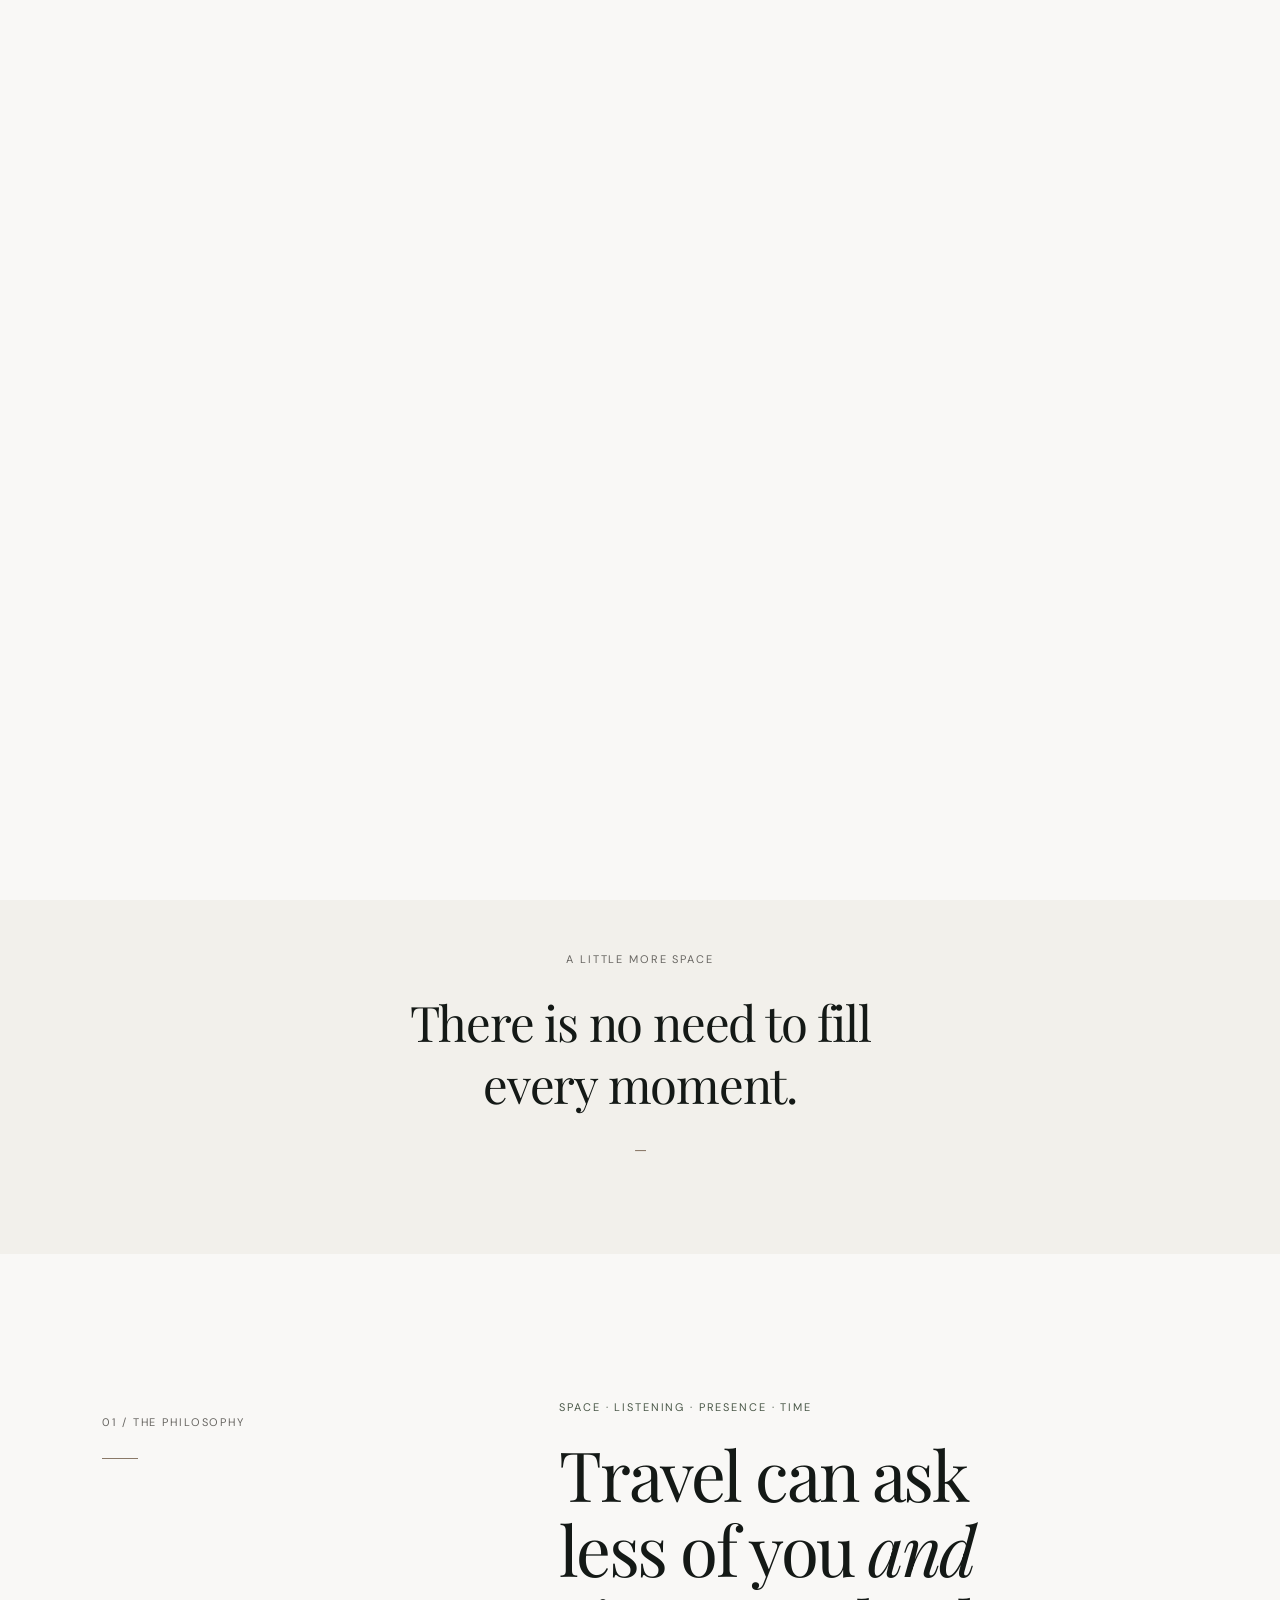
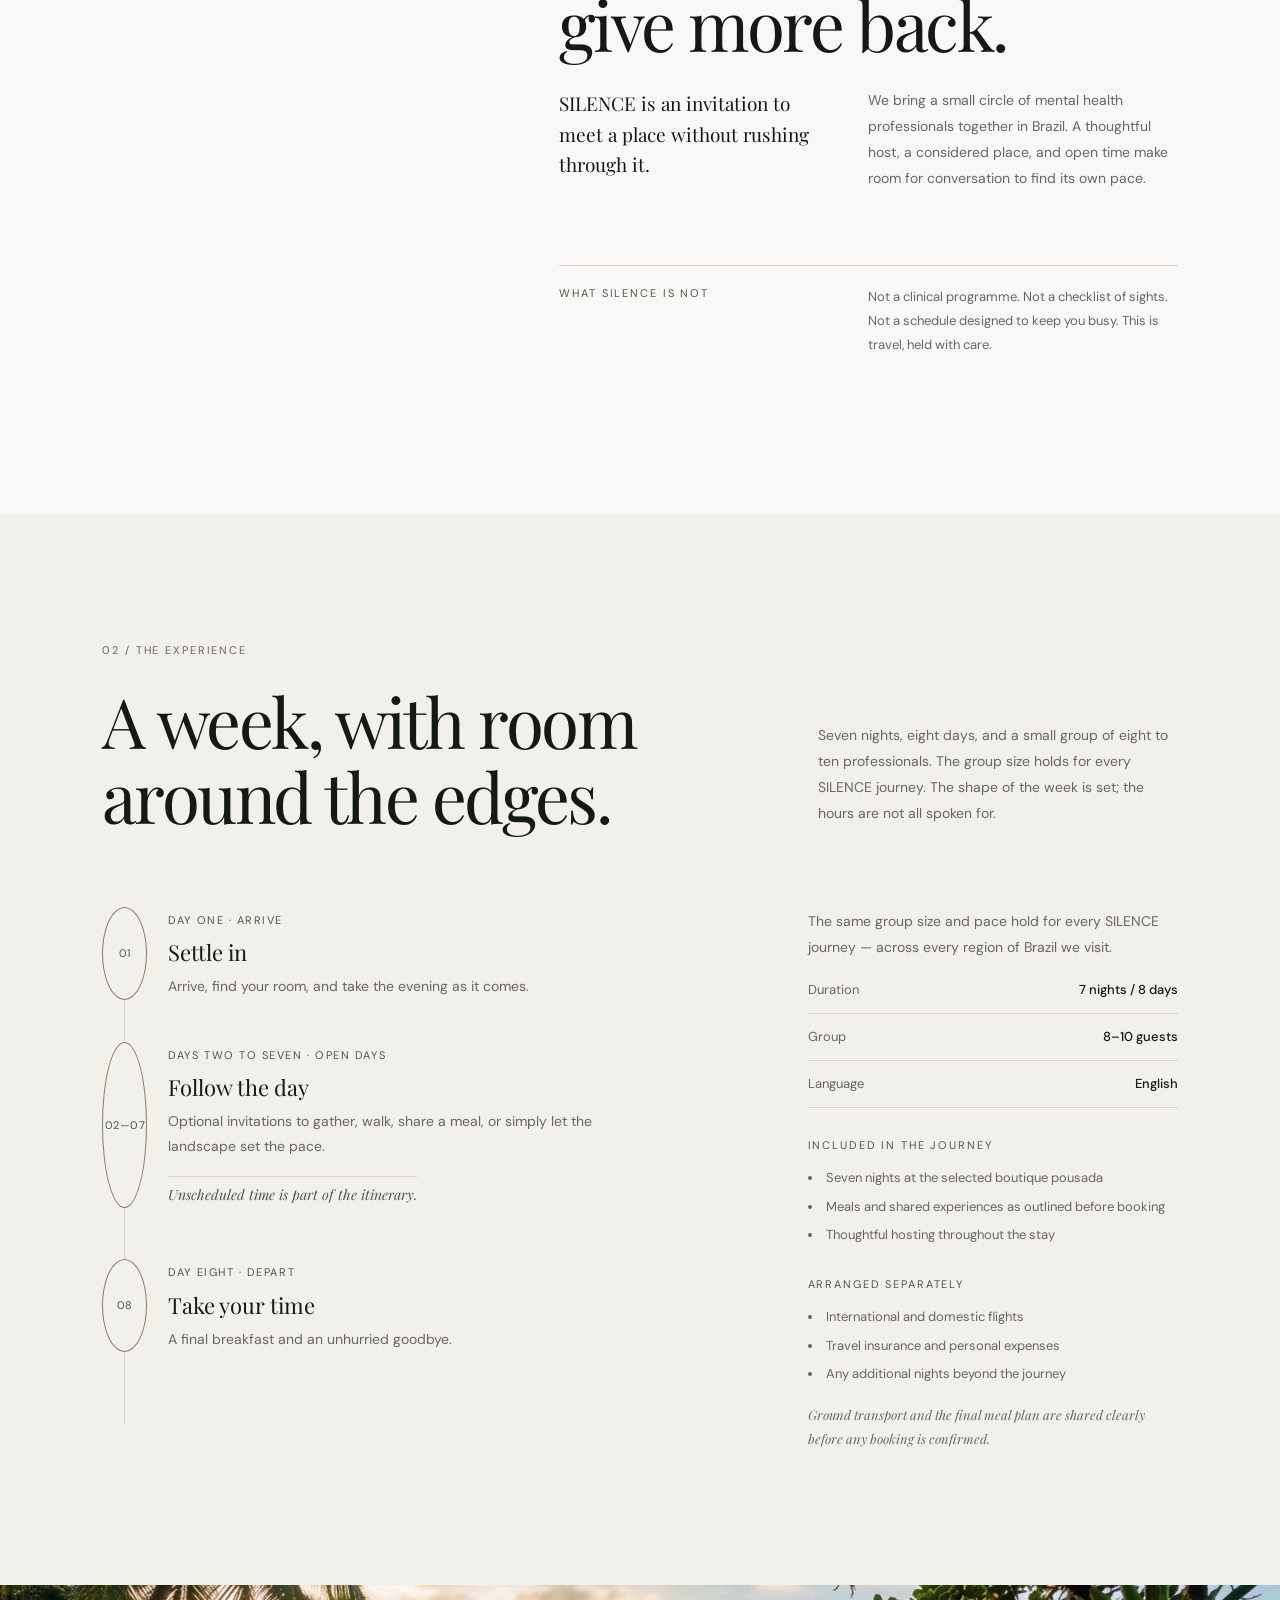
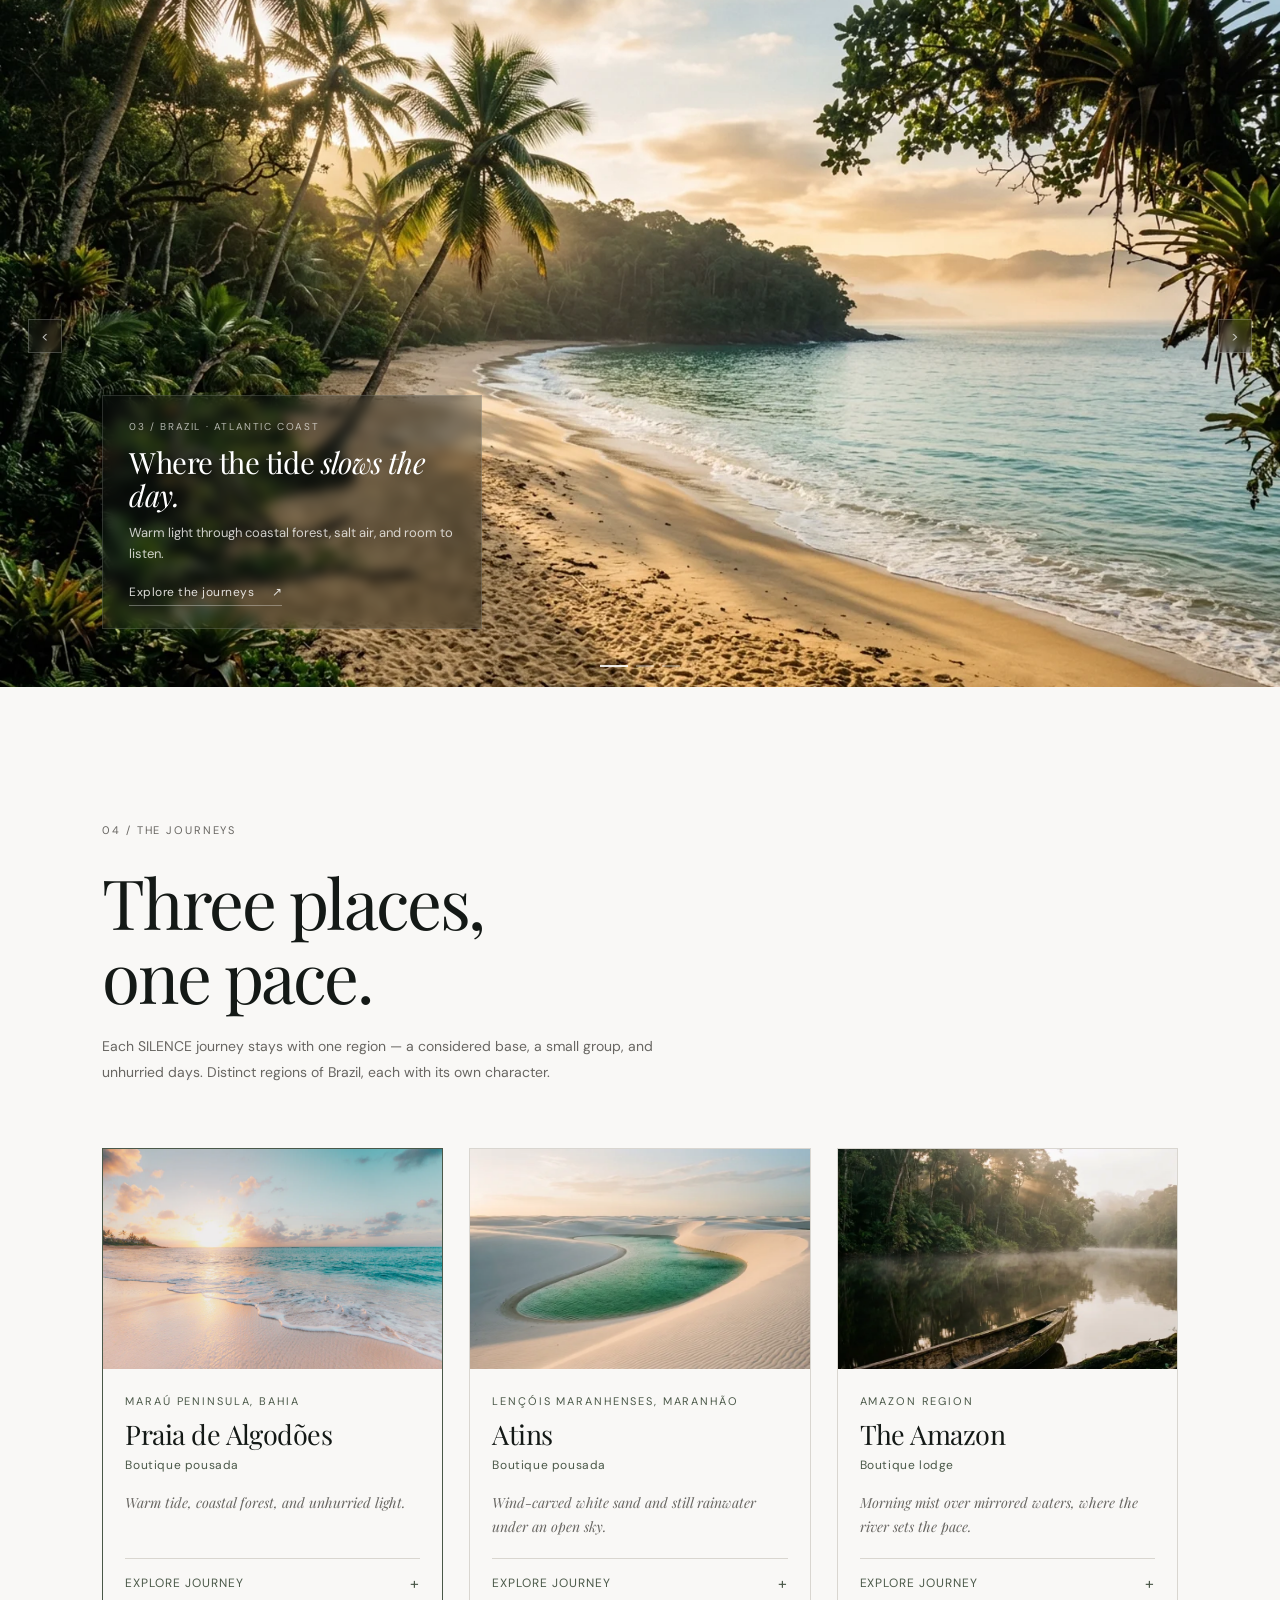
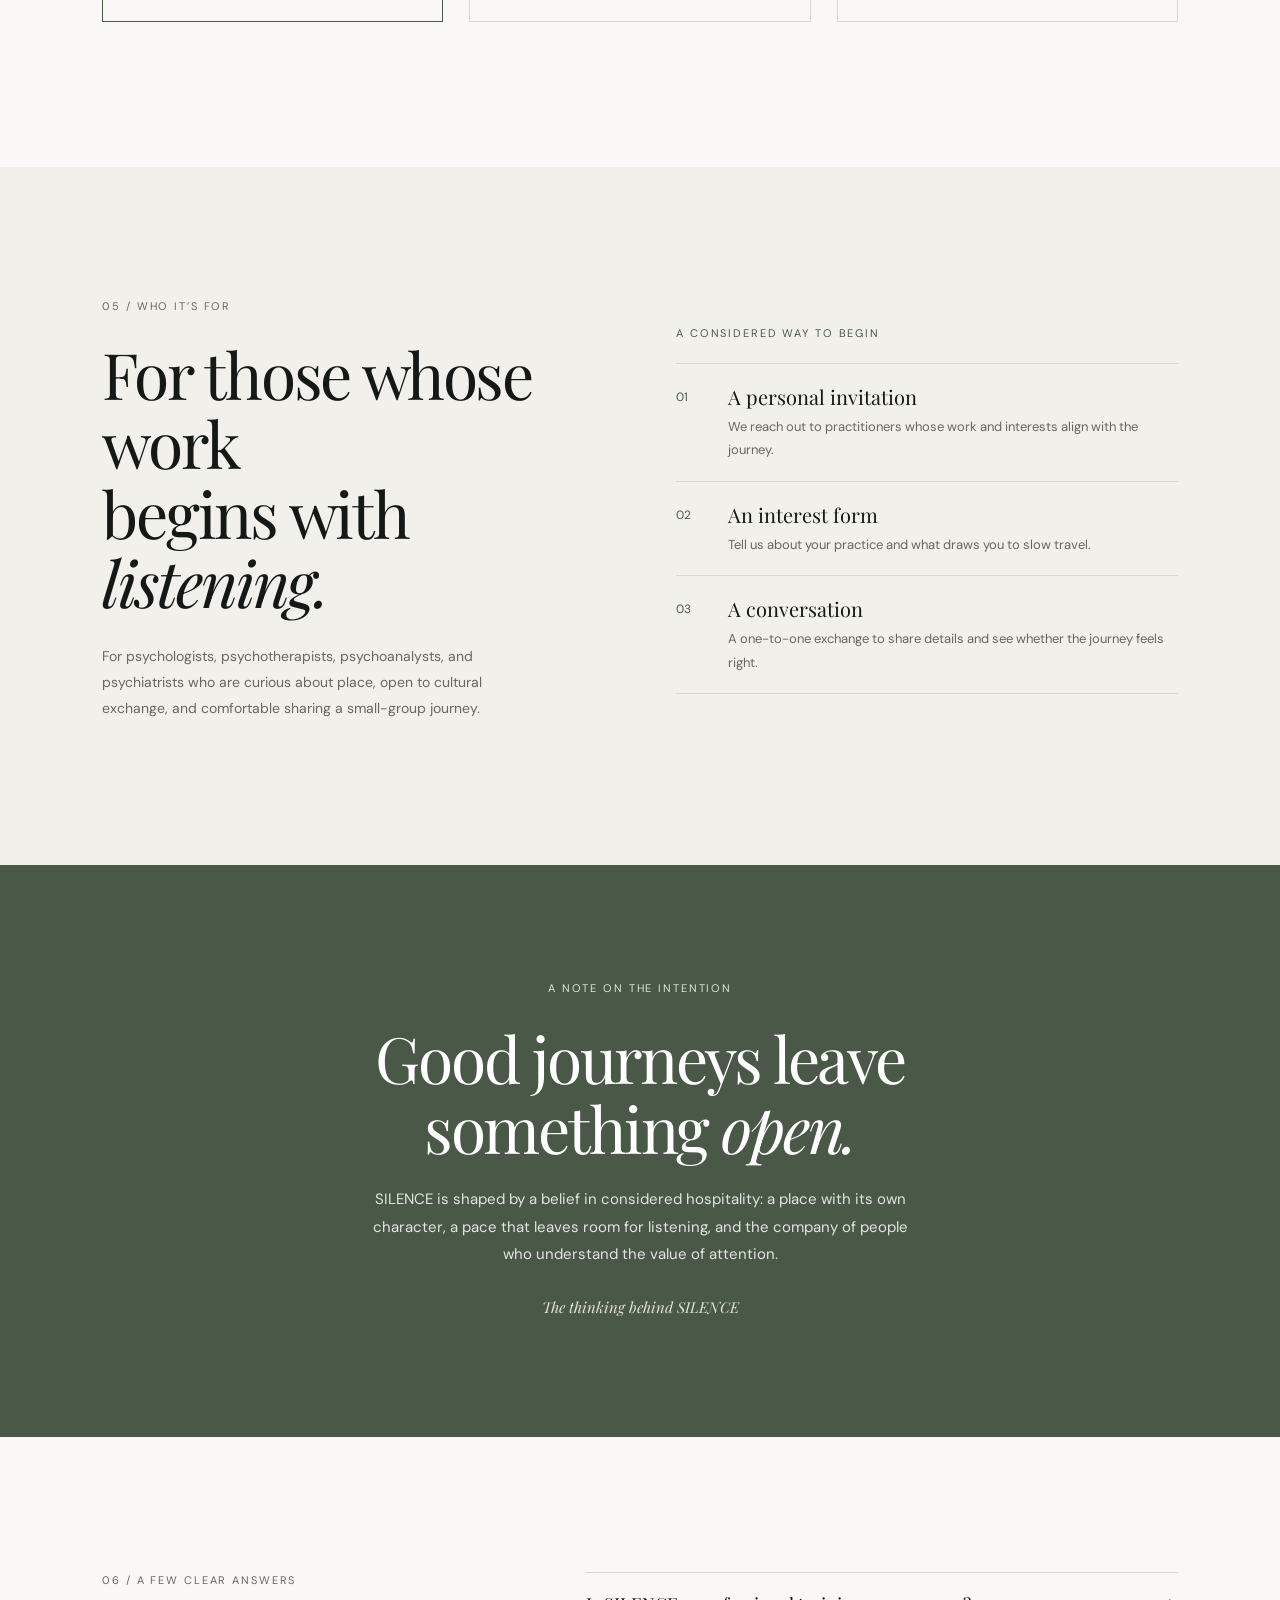
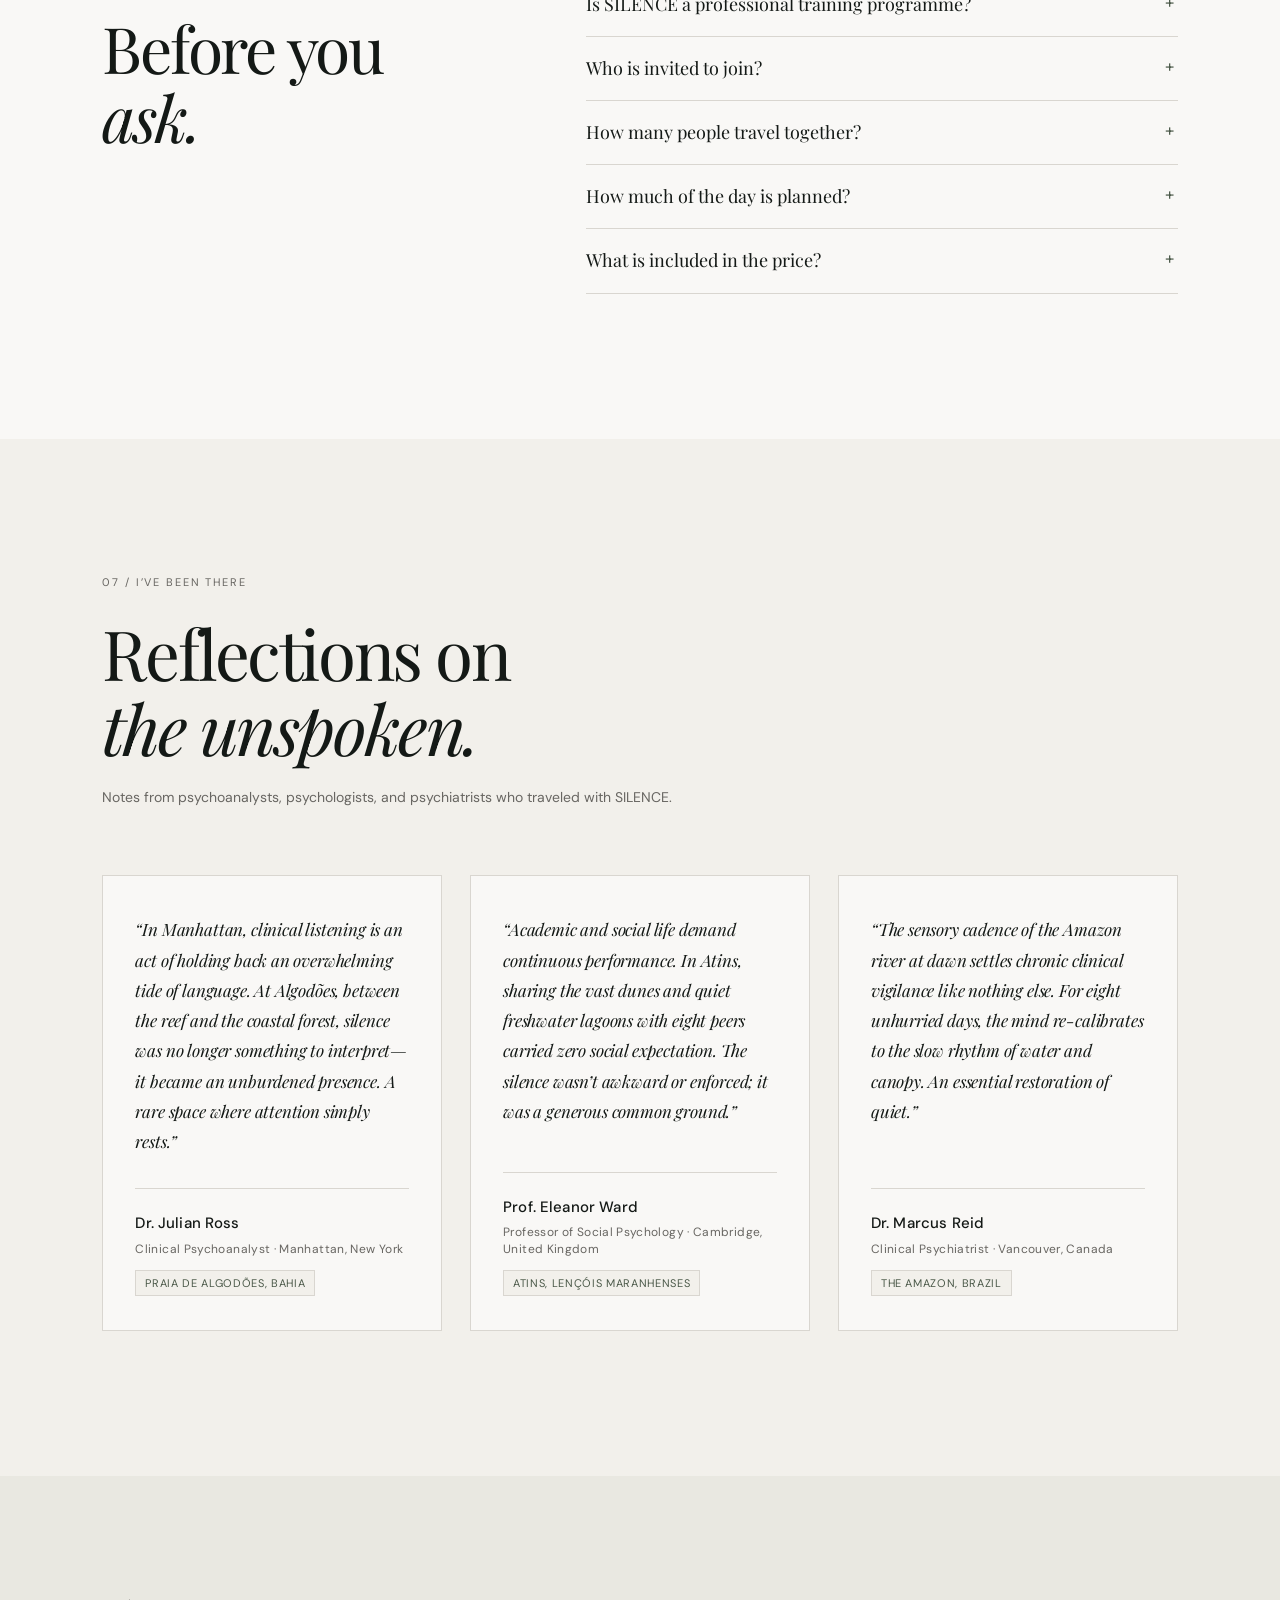
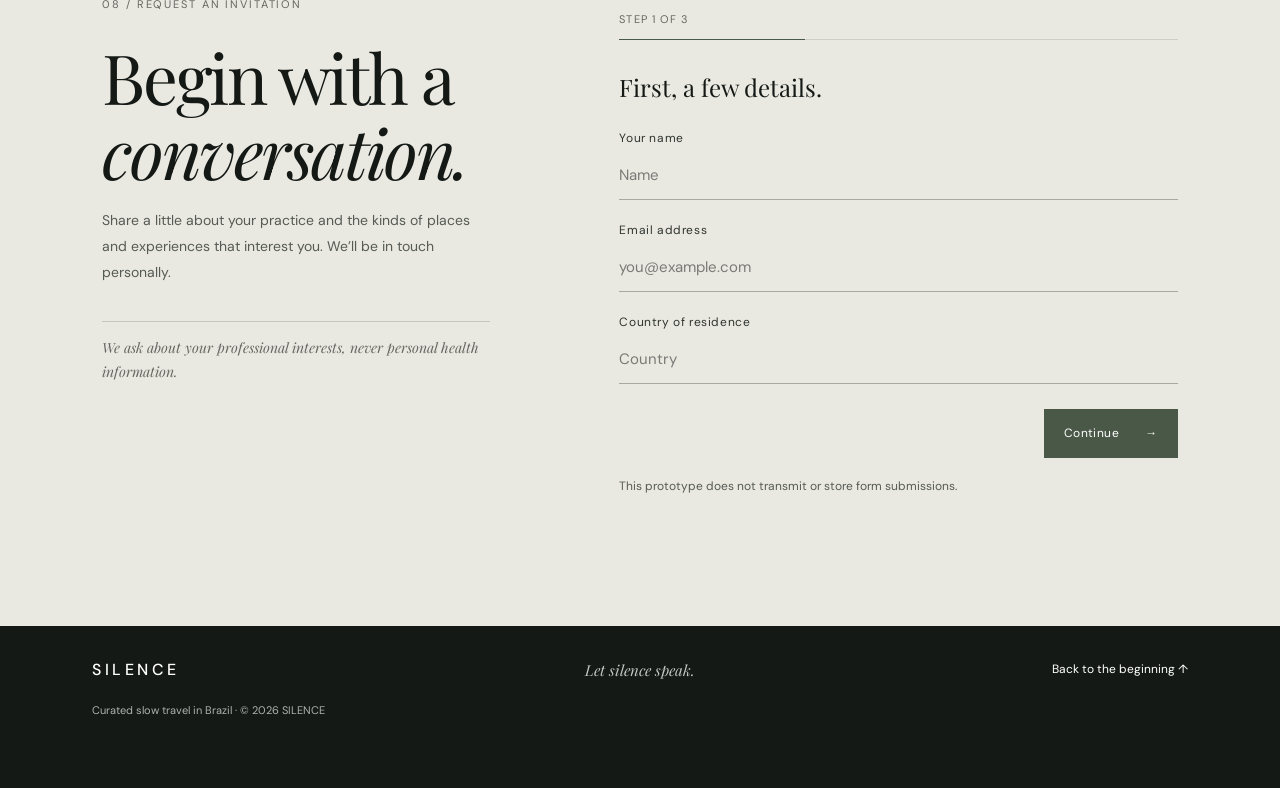
==== commit 87fc1244: "feat: add widescreen brazil slider, morphing journey dossiers, feedback section, and tabbed admin st" ====
--- a/index.html
+++ b/index.html
@@ -9,6 +9,7 @@
     />
     <meta name="theme-color" content="#f9f8f6" />
     <title>SILENCE — Let silence speak</title>
+    <link rel="preconnect" href="https://player.vimeo.com" crossorigin />
     <link
       rel="preload"
       href="fonts/DMSans-normal-latin.woff2"
@@ -30,6 +31,7 @@
     <link rel="modulepreload" href="js/form.js" />
     <link rel="modulepreload" href="js/reveal.js" />
     <link rel="modulepreload" href="js/journeys.js" />
+    <link rel="modulepreload" href="js/brazil-slider.js" />
     <link rel="stylesheet" href="styles.css" />
     <script type="module" src="js/main.js"></script>
   </head>
@@ -47,16 +49,21 @@
         aria-controls="site-nav"
         aria-label="Open navigation"
       >
-        <span></span>
-        <span></span>
+        <span class="menu-toggle-label">Menu</span>
+        <span class="menu-toggle-icon" aria-hidden="true">
+          <span class="menu-line menu-line-top"></span>
+          <span class="menu-line menu-line-middle"></span>
+          <span class="menu-line menu-line-bottom"></span>
+        </span>
       </button>
       <nav class="site-nav" id="site-nav" aria-label="Main navigation">
-        <a href="#philosophy">The philosophy</a>
-        <a href="#experience">The experience</a>
-        <a href="#brazil">Brazil</a>
-        <a href="#journeys">The journeys</a>
-        <a href="#for-you">Who it’s for</a>
-        <a href="#faq">FAQ</a>
+        <a class="nav-link" href="#philosophy">The philosophy</a>
+        <a class="nav-link" href="#experience">The experience</a>
+        <a class="nav-link" href="#brazil">Brazil</a>
+        <a class="nav-link" href="#journeys">The journeys</a>
+        <a class="nav-link" href="#for-you">Who it’s for</a>
+        <a class="nav-link" href="#faq">FAQ</a>
+        <a class="nav-link" href="#been-there">I’ve been there</a>
         <a class="nav-invitation" href="#invitation">
           Request an invitation <span aria-hidden="true">↗</span>
         </a>
@@ -76,6 +83,7 @@
             referrerpolicy="strict-origin-when-cross-origin"
           ></iframe>
         </div>
+        <a class="wordmark hero-wordmark" href="#home" aria-label="SILENCE home">SILENCE</a>
         <div class="hero-copy">
           <p class="eyebrow">Curated slow travel in Brazil</p>
           <h1 id="hero-title">Experience<br />the <em>(un)spoken.</em></h1>
@@ -92,7 +100,7 @@
           <span><b>01</b> Slow</span>
           <span><b>02</b> Small</span>
           <span><b>03</b> Brazil</span>
-          <span class="hero-place">Algodões, Bahia</span>
+          <span class="hero-place">One region at a time</span>
         </div>
       </section>
 
@@ -173,7 +181,7 @@
               </div>
             </article>
 
-            <article class="timeline-entry">
+            <article class="timeline-entry timeline-entry-last">
               <span class="timeline-marker">08</span>
               <div class="timeline-content">
                 <p class="timeline-label">Day eight · Depart</p>
@@ -187,8 +195,8 @@
 
           <aside class="journey-details" aria-label="Journey details">
             <p class="experience-intro">
-              The same group size and pace hold for every SILENCE journey — the
-              Vila Oyá flagship and future destinations alike.
+              The same group size and pace hold for every SILENCE journey —
+              across every region of Brazil we visit.
             </p>
             <div class="detail-pair">
               <span>Duration</span>
@@ -226,43 +234,157 @@
         </div>
       </section>
 
-      <section class="brazil section-shell" id="brazil" aria-labelledby="brazil-title">
-        <div class="brazil-image">
-          <img
-            src="https://images.unsplash.com/photo-1600607687939-ce8a6c25118c?auto=format&fit=crop&w=1600&q=85"
-            srcset="
-              https://images.unsplash.com/photo-1600607687939-ce8a6c25118c?auto=format&fit=crop&w=800&q=80 800w,
-              https://images.unsplash.com/photo-1600607687939-ce8a6c25118c?auto=format&fit=crop&w=1200&q=85 1200w,
-              https://images.unsplash.com/photo-1600607687939-ce8a6c25118c?auto=format&fit=crop&w=1600&q=85 1600w
-            "
-            sizes="(max-width: 680px) 86vw, 45vw"
-            width="1600"
-            height="1200"
-            alt="Natural materials and open architecture at a boutique coastal stay"
-            loading="lazy"
-            decoding="async"
-          />
-          <span class="image-caption">A place shaped by its surroundings</span>
-        </div>
-        <div class="brazil-copy">
-          <p class="section-number">03 / Brazil, one place at a time</p>
-          <p class="eyebrow">The inaugural journey · Bahia</p>
-          <h2 id="brazil-title">Algodões,<br /><em>at its own pace.</em></h2>
-          <p class="brazil-location">Vila Oyá Casa Hotel · Maraú Peninsula</p>
-          <span class="aside-line"></span>
-          <p class="brazil-body">
-            On Bahia’s coast, the Atlantic, the forest, and the architecture
-            make their presence felt without asking for attention. Vila Oyá
-            offers a quiet base from which to notice the grain of the wood, the
-            changing light, and the generous flavours of the region.
-          </p>
-          <p class="brazil-body">
-            Each SILENCE journey stays with one region. No list of sights to
-            complete—just time to become familiar with a place.
-          </p>
-          <a class="text-link" href="#invitation" data-journey="algodoes">
-            Ask about the Bahia journey <span aria-hidden="true">↗</span>
-          </a>
+      <section class="brazil" id="brazil" aria-labelledby="brazil-title">
+        <h2 class="visually-hidden" id="brazil-title">
+          03 / Brazil, one place at a time
+        </h2>
+        <div
+          class="brazil-image brazil-slider"
+          id="brazil-slider"
+          role="region"
+          aria-roledescription="carousel"
+          aria-label="Contemplative landscapes of Brazil"
+        >
+          <div class="brazil-slides" aria-live="polite">
+            <figure class="brazil-slide is-active" data-slide-index="0" aria-hidden="false">
+              <img
+                src="assets/images/brazil-coast-1600.webp"
+                srcset="
+                  assets/images/brazil-coast-1200.webp 1200w,
+                  assets/images/brazil-coast-1600.webp 1600w
+                "
+                sizes="100vw"
+                width="1600"
+                height="900"
+                alt="Golden sunlight filtering through native Atlantic coastal forest onto calm waters in Brazil"
+                loading="lazy"
+                decoding="async"
+              />
+              <figcaption class="brazil-copy">
+                <p class="brazil-overline">03 / Brazil · Atlantic Coast</p>
+                <p class="brazil-slide-title">
+                  Where the tide <em>slows the day.</em>
+                </p>
+                <p class="brazil-body">
+                  Warm light through coastal forest, salt air, and room to
+                  listen.
+                </p>
+                <a class="brazil-link" href="#journeys">
+                  Explore the journeys
+                  <span class="text-link-arrow" aria-hidden="true">↗</span>
+                </a>
+              </figcaption>
+            </figure>
+
+            <figure class="brazil-slide" data-slide-index="1" aria-hidden="true">
+              <img
+                src="assets/images/brazil-dunes-1600.webp"
+                srcset="
+                  assets/images/brazil-dunes-1200.webp 1200w,
+                  assets/images/brazil-dunes-1600.webp 1600w
+                "
+                sizes="100vw"
+                width="1600"
+                height="900"
+                alt="Sweeping white sand dunes and still emerald rainwater lagoons at golden hour"
+                loading="lazy"
+                decoding="async"
+              />
+              <figcaption class="brazil-copy">
+                <p class="brazil-overline">03 / Brazil · Dunes &amp; Lagoons</p>
+                <p class="brazil-slide-title">
+                  Open horizons, <em>still water.</em>
+                </p>
+                <p class="brazil-body">
+                  Wind-carved white sand and clear rainwater under an unhurried
+                  sky.
+                </p>
+                <a class="brazil-link" href="#journeys">
+                  Explore the journeys
+                  <span class="text-link-arrow" aria-hidden="true">↗</span>
+                </a>
+              </figcaption>
+            </figure>
+
+            <figure class="brazil-slide" data-slide-index="2" aria-hidden="true">
+              <img
+                src="assets/images/brazil-amazon-1600.webp"
+                srcset="
+                  assets/images/brazil-amazon-1200.webp 1200w,
+                  assets/images/brazil-amazon-1600.webp 1600w
+                "
+                sizes="100vw"
+                width="1600"
+                height="900"
+                alt="Morning mist rising over calm mirrored river waters and dense rainforest canopy"
+                loading="lazy"
+                decoding="async"
+              />
+              <figcaption class="brazil-copy">
+                <p class="brazil-overline">03 / Brazil · Forest &amp; River</p>
+                <p class="brazil-slide-title">
+                  The current <em>sets the pace.</em>
+                </p>
+                <p class="brazil-body">
+                  Morning mist over mirrored waters, where silence is the
+                  deepest presence.
+                </p>
+                <a class="brazil-link" href="#journeys">
+                  Explore the journeys
+                  <span class="text-link-arrow" aria-hidden="true">↗</span>
+                </a>
+              </figcaption>
+            </figure>
+          </div>
+
+          <button
+            class="brazil-slider-btn brazil-slider-btn-prev"
+            type="button"
+            data-slide-prev
+            aria-label="Previous landscape"
+          >
+            <span aria-hidden="true">&lt;</span>
+          </button>
+
+          <button
+            class="brazil-slider-btn brazil-slider-btn-next"
+            type="button"
+            data-slide-next
+            aria-label="Next landscape"
+          >
+            <span aria-hidden="true">&gt;</span>
+          </button>
+
+          <div
+            class="brazil-slider-dots"
+            role="tablist"
+            aria-label="Select landscape slide"
+          >
+            <button
+              class="brazil-slider-dot is-active"
+              type="button"
+              role="tab"
+              aria-selected="true"
+              aria-label="Slide 1: Atlantic coast"
+              data-slide-to="0"
+            ></button>
+            <button
+              class="brazil-slider-dot"
+              type="button"
+              role="tab"
+              aria-selected="false"
+              aria-label="Slide 2: Dunes and lagoons"
+              data-slide-to="1"
+            ></button>
+            <button
+              class="brazil-slider-dot"
+              type="button"
+              role="tab"
+              aria-selected="false"
+              aria-label="Slide 3: Forest and river"
+              data-slide-to="2"
+            ></button>
+          </div>
         </div>
       </section>
 
@@ -272,91 +394,186 @@
           <h2 id="journeys-title">Three places,<br />one pace.</h2>
           <p class="journeys-intro">
             Each SILENCE journey stays with one region — a considered base, a
-            small group, and unhurried days. A few destinations to begin with,
-            each with its own character.
+            small group, and unhurried days. Distinct regions of Brazil, each
+            with its own character.
           </p>
         </div>
 
         <div class="journeys-grid" id="journeys-grid">
-          <article class="journey-card journey-card-flagship">
-            <div
-              class="journey-image journey-image-placeholder"
-              role="img"
-              aria-label="Placeholder image for Praia de Algodões"
-            ></div>
+          <article
+            class="journey-card journey-card-flagship"
+            tabindex="0"
+            role="button"
+            aria-haspopup="dialog"
+            aria-label="View details for Praia de Algodões"
+            data-journey-id="algodoes"
+          >
+            <div class="journey-image">
+              <img
+                src="assets/images/journeys/algodoes.webp"
+                alt="Golden hour over calm waters and palm trees at Praia de Algodões, Maraú Peninsula, Bahia"
+                loading="lazy"
+                decoding="async"
+              />
+            </div>
             <div class="journey-body">
-              <p class="eyebrow">The inaugural journey</p>
+              <p class="eyebrow">Maraú Peninsula, Bahia</p>
               <h3>Praia de Algodões</h3>
-              <p class="journey-region">Maraú Peninsula, Bahia · Vila Oyá Casa Hotel</p>
-              <p class="journey-description">
-                On Bahia's coast, the Atlantic, the forest, and the architecture
-                make their presence felt without asking for attention.
+              <p class="journey-region">Boutique pousada</p>
+              <p class="journey-axiom" data-field="axiom">
+                Warm tide, coastal forest, and unhurried light.
               </p>
-              <a class="text-link" href="#invitation" data-journey="algodoes">
-                <span>Enquire about this journey</span>
-                <span aria-hidden="true">↗</span>
-              </a>
+              <span class="journey-expand-hint">
+                <span>Explore journey</span>
+                <span class="journey-expand-icon" aria-hidden="true">+</span>
+              </span>
             </div>
           </article>
 
-          <article class="journey-card">
-            <div
-              class="journey-image journey-image-placeholder"
-              role="img"
-              aria-label="Placeholder image for Atins"
-            ></div>
+          <article
+            class="journey-card"
+            tabindex="0"
+            role="button"
+            aria-haspopup="dialog"
+            aria-label="View details for Atins"
+            data-journey-id="atins"
+          >
+            <div class="journey-image">
+              <img
+                src="assets/images/journeys/atins.webp"
+                alt="White sand dunes and fresh water lagoons in Atins, Lençóis Maranhenses, Maranhão"
+                loading="lazy"
+                decoding="async"
+              />
+            </div>
             <div class="journey-body">
               <p class="eyebrow">Lençóis Maranhenses, Maranhão</p>
               <h3>Atins</h3>
               <p class="journey-region">Boutique pousada</p>
-              <p class="journey-description">
-                A quiet village between the dunes and the sea, where white sand
-                and fresh water meet at the edge of the Lençóis National Park.
+              <p class="journey-axiom" data-field="axiom">
+                Wind-carved white sand and still rainwater under an open sky.
               </p>
-              <a class="text-link" href="#invitation" data-journey="atins">
-                <span>Enquire about this journey</span>
-                <span aria-hidden="true">↗</span>
-              </a>
+              <span class="journey-expand-hint">
+                <span>Explore journey</span>
+                <span class="journey-expand-icon" aria-hidden="true">+</span>
+              </span>
             </div>
           </article>
 
-          <article class="journey-card">
-            <div
-              class="journey-image journey-image-placeholder"
-              role="img"
-              aria-label="Placeholder image for The Amazon"
-            ></div>
+          <article
+            class="journey-card"
+            tabindex="0"
+            role="button"
+            aria-haspopup="dialog"
+            aria-label="View details for The Amazon"
+            data-journey-id="amazon"
+          >
+            <div class="journey-image">
+              <img
+                src="assets/images/journeys/amazon.webp"
+                alt="Forest canopy and calm river waters in the Amazon region"
+                loading="lazy"
+                decoding="async"
+              />
+            </div>
             <div class="journey-body">
               <p class="eyebrow">Amazon region</p>
               <h3>The Amazon</h3>
               <p class="journey-region">Boutique lodge</p>
-              <p class="journey-description">
-                Deep in the forest, the river sets the pace. A place where
-                silence is the loudest presence and the day follows the current.
+              <p class="journey-axiom" data-field="axiom">
+                Morning mist over mirrored waters, where the river sets the pace.
               </p>
-              <a class="text-link" href="#invitation" data-journey="amazon">
-                <span>Enquire about this journey</span>
-                <span aria-hidden="true">↗</span>
-              </a>
+              <span class="journey-expand-hint">
+                <span>Explore journey</span>
+                <span class="journey-expand-icon" aria-hidden="true">+</span>
+              </span>
             </div>
           </article>
         </div>
 
         <template id="journey-card-template">
-          <article class="journey-card">
+          <article
+            class="journey-card"
+            tabindex="0"
+            role="button"
+            aria-haspopup="dialog"
+          >
             <div class="journey-image" data-field="image-container"></div>
             <div class="journey-body">
               <p class="eyebrow" data-field="eyebrow"></p>
               <h3 data-field="name"></h3>
               <p class="journey-region" data-field="region"></p>
-              <p class="journey-description" data-field="description"></p>
-              <a class="text-link" href="#invitation" data-field="cta">
-                <span data-field="cta-label">Enquire about this journey</span>
-                <span aria-hidden="true">↗</span>
-              </a>
+              <p class="journey-axiom" data-field="axiom"></p>
+              <span class="journey-expand-hint">
+                <span>Explore journey</span>
+                <span class="journey-expand-icon" aria-hidden="true">+</span>
+              </span>
             </div>
           </article>
         </template>
+
+        <div
+          class="journey-dossier"
+          id="journey-dossier"
+          role="dialog"
+          aria-modal="true"
+          aria-labelledby="dossier-title"
+          hidden
+        >
+          <div class="journey-dossier-backdrop" data-dossier-close tabindex="-1"></div>
+          <article class="journey-dossier-panel" id="journey-dossier-panel">
+            <div class="dossier-media">
+              <div class="dossier-image" id="dossier-image"></div>
+              <dl class="dossier-meta">
+                <div class="dossier-meta-item">
+                  <dt>Duration</dt>
+                  <dd id="dossier-duration">7 nights / 8 days</dd>
+                </div>
+                <div class="dossier-meta-item">
+                  <dt>Group</dt>
+                  <dd id="dossier-group">8–10 guests</dd>
+                </div>
+                <div class="dossier-meta-item">
+                  <dt>Hospitality</dt>
+                  <dd id="dossier-accommodation">Boutique pousada</dd>
+                </div>
+              </dl>
+            </div>
+            <div class="dossier-content">
+              <div class="dossier-header">
+                <p class="eyebrow" id="dossier-eyebrow"></p>
+                <button
+                  class="dossier-close-btn"
+                  type="button"
+                  data-dossier-close
+                  aria-label="Close journey details"
+                >
+                  <span>Close</span>
+                  <span class="dossier-close-icon" aria-hidden="true">×</span>
+                </button>
+              </div>
+              <h3 id="dossier-title"></h3>
+              <p class="dossier-axiom" id="dossier-axiom"></p>
+              <span class="aside-line"></span>
+              <p class="dossier-description" id="dossier-description"></p>
+              <div class="dossier-highlights-wrap" id="dossier-highlights-wrap">
+                <p class="dossier-highlights-title">Sensory notes &amp; presence</p>
+                <ul class="dossier-highlights" id="dossier-highlights"></ul>
+              </div>
+              <div class="dossier-actions">
+                <a
+                  class="button button-dark"
+                  href="#invitation"
+                  id="dossier-cta"
+                  data-journey=""
+                >
+                  <span id="dossier-cta-label">Enquire about this journey</span>
+                  <span aria-hidden="true">↗</span>
+                </a>
+              </div>
+            </div>
+          </article>
+        </div>
       </section>
 
       <section class="audience section-shell" id="for-you" aria-labelledby="audience-title">
@@ -463,9 +680,63 @@
         </div>
       </section>
 
+      <section class="testimonials section-shell" id="been-there" aria-labelledby="testimonials-title">
+        <div class="testimonials-heading">
+          <p class="section-number">07 / I’ve been there</p>
+          <h2 id="testimonials-title">Reflections on<br /><em>the unspoken.</em></h2>
+          <p class="testimonials-intro">
+            Notes from psychoanalysts, psychologists, and psychiatrists who traveled with SILENCE.
+          </p>
+        </div>
+        <div class="testimonials-grid" id="testimonials-grid">
+          <article class="testimonial-card" data-id="julian-ross">
+            <blockquote class="testimonial-body">
+              <p class="testimonial-quote">
+                “In Manhattan, clinical listening is an act of holding back an overwhelming tide of language. At Algodões, between the reef and the coastal forest, silence was no longer something to interpret—it became an unburdened presence. A rare space where attention simply rests.”
+              </p>
+              <footer class="testimonial-footer">
+                <div class="testimonial-meta">
+                  <cite class="testimonial-author">Dr. Julian Ross</cite>
+                  <span class="testimonial-role">Clinical Psychoanalyst · Manhattan, New York</span>
+                </div>
+                <span class="testimonial-journey">Praia de Algodões, Bahia</span>
+              </footer>
+            </blockquote>
+          </article>
+          <article class="testimonial-card" data-id="eleanor-ward">
+            <blockquote class="testimonial-body">
+              <p class="testimonial-quote">
+                “Academic and social life demand continuous performance. In Atins, sharing the vast dunes and quiet freshwater lagoons with eight peers carried zero social expectation. The silence wasn’t awkward or enforced; it was a generous common ground.”
+              </p>
+              <footer class="testimonial-footer">
+                <div class="testimonial-meta">
+                  <cite class="testimonial-author">Prof. Eleanor Ward</cite>
+                  <span class="testimonial-role">Professor of Social Psychology · Cambridge, United Kingdom</span>
+                </div>
+                <span class="testimonial-journey">Atins, Lençóis Maranhenses</span>
+              </footer>
+            </blockquote>
+          </article>
+          <article class="testimonial-card" data-id="marcus-reid">
+            <blockquote class="testimonial-body">
+              <p class="testimonial-quote">
+                “The sensory cadence of the Amazon river at dawn settles chronic clinical vigilance like nothing else. For eight unhurried days, the mind re-calibrates to the slow rhythm of water and canopy. An essential restoration of quiet.”
+              </p>
+              <footer class="testimonial-footer">
+                <div class="testimonial-meta">
+                  <cite class="testimonial-author">Dr. Marcus Reid</cite>
+                  <span class="testimonial-role">Clinical Psychiatrist · Vancouver, Canada</span>
+                </div>
+                <span class="testimonial-journey">The Amazon, Brazil</span>
+              </footer>
+            </blockquote>
+          </article>
+        </div>
+      </section>
+
       <section class="invitation" id="invitation" aria-labelledby="invitation-title">
         <div class="invitation-intro">
-          <p class="section-number">07 / Request an invitation</p>
+          <p class="section-number">08 / Request an invitation</p>
           <h2 id="invitation-title">Begin with a<br /><em>conversation.</em></h2>
           <p class="invitation-body">
             Share a little about your practice and the kinds of places and
@@ -511,6 +782,7 @@
               <label>
                 <span>Your name</span>
                 <input
+                  class="form-input"
                   name="name"
                   autocomplete="name"
                   placeholder="Name"
@@ -520,6 +792,7 @@
               <label>
                 <span>Email address</span>
                 <input
+                  class="form-input"
                   name="email"
                   type="email"
                   autocomplete="email"
@@ -530,6 +803,7 @@
               <label>
                 <span>Country of residence</span>
                 <input
+                  class="form-input"
                   name="country"
                   autocomplete="country-name"
                   placeholder="Country"
@@ -592,8 +866,8 @@
                 <span>Destination of interest</span>
                 <select name="journey" id="journey-select">
                   <option value="">Open to any destination</option>
-                  <option value="algodoes">Praia de Algodões (Vila Oyá · Bahia)</option>
-                  <option value="atins">Atins (Lençóis Maranhenses · Maranhão)</option>
+                  <option value="algodoes">Praia de Algodões (Maraú Peninsula, Bahia)</option>
+                  <option value="atins">Atins (Lençóis Maranhenses, Maranhão)</option>
                   <option value="amazon">The Amazon (Amazon region)</option>
                 </select>
               </label>
--- a/styles.css
+++ b/styles.css
@@ -189,16 +189,20 @@
 
   .site-header {
     position: absolute;
-    z-index: 5;
-    inset: 0 0 auto;
+    z-index: 15;
+    top: var(--hero-header-top, calc(100svh - 114px));
+    right: 0;
+    left: 0;
     display: flex;
     align-items: center;
-    justify-content: space-between;
-    min-height: 86px;
+    justify-content: flex-end;
+    min-height: 74px;
     padding: 0 7.2%;
     color: white;
-    background: transparent;
-    border-bottom: 1px solid rgb(255 255 255 / 20%);
+    background: rgb(20 25 22 / 36%);
+    border-top: 1px solid rgb(255 255 255 / 18%);
+    border-bottom: 0;
+    backdrop-filter: blur(8px);
     transition:
       background-color var(--transition-fast),
       color var(--transition-fast),
@@ -207,14 +211,22 @@
 
   .site-header.is-scrolled {
     position: fixed;
+    top: 0;
+    justify-content: space-between;
+    min-height: 82px;
     color: var(--ink);
-    background: rgb(249 248 246 / 94%);
-    border-bottom-color: var(--line);
-    backdrop-filter: blur(6px);
+    background: rgb(249 248 246 / 95%);
+    border-top-color: transparent;
+    border-bottom: 1px solid var(--line);
+    backdrop-filter: blur(8px);
   }
 
   .site-header.is-menu-open {
+    justify-content: space-between;
     color: var(--ink);
+    background: var(--paper);
+    border-top-color: var(--line);
+    border-bottom: 1px solid var(--line);
   }
 
   .hero {
@@ -222,8 +234,8 @@
     display: flex;
     flex-direction: column;
     justify-content: center;
-    min-height: 100svh;
-    padding: 155px 7.2% 55px;
+    min-height: calc(100svh - 40px);
+    padding: 110px 7.2% 115px;
     overflow: hidden;
     color: white;
     background: var(--ink);
@@ -254,12 +266,7 @@
   }
 
   .brazil {
-    display: grid;
-    grid-template-columns: 1.05fr 0.95fr;
-    gap: 10%;
-    align-items: center;
-    padding-top: 145px;
-    padding-bottom: 150px;
+    width: 100%;
   }
 
   .journeys {
@@ -291,6 +298,12 @@
     padding-bottom: 145px;
   }
 
+  .testimonials {
+    padding-top: 135px;
+    padding-bottom: 145px;
+    background: var(--paper-warm);
+  }
+
   .invitation {
     display: grid;
     grid-template-columns: 0.82fr 1.18fr;
@@ -305,7 +318,7 @@
     align-items: center;
     gap: 18px;
     min-height: 120px;
-    padding: 30px 7.2%;
+    padding: 30px 7.2% 68px;
     color: white;
     background: var(--ink);
   }
@@ -343,21 +356,67 @@
     letter-spacing: 0.22em;
   }
 
+  .site-header .wordmark {
+    display: none;
+  }
+
+  .site-header.is-scrolled .wordmark,
+  .site-header.is-menu-open .wordmark {
+    display: inline-block;
+  }
+
+  .hero-wordmark {
+    position: absolute;
+    z-index: 6;
+    top: 34px;
+    left: 7.2%;
+    color: white;
+  }
+
   .site-nav {
     display: flex;
     align-items: center;
+    justify-content: space-between;
+    width: 100%;
     gap: clamp(20px, 2.7vw, 42px);
-    color: rgb(255 255 255 / 85%);
+    color: rgb(255 255 255 / 88%);
     font-size: 0.75rem;
     letter-spacing: 0.035em;
   }
 
+  .site-header.is-scrolled .site-nav {
+    width: auto;
+    justify-content: flex-end;
+    color: var(--nav-scrolled);
+  }
+
   .site-nav a {
     transition: color var(--transition-slow);
   }
 
   .site-nav a:hover {
     color: white;
+  }
+
+  .nav-link {
+    position: relative;
+    padding: 10px 0;
+  }
+
+  .nav-link::after {
+    position: absolute;
+    right: 0;
+    bottom: 0;
+    left: 0;
+    height: 1px;
+    background: var(--green);
+    opacity: 0;
+    transform: scaleX(0);
+    transform-origin: left center;
+    transition:
+      transform var(--transition-fast),
+      opacity var(--transition-fast);
+    content: "";
   }
 
   .nav-invitation {
@@ -373,19 +432,22 @@
     display: none;
   }
 
-  .site-header.is-scrolled .site-nav {
-    color: var(--nav-scrolled);
-  }
-
-  .site-header.is-scrolled .site-nav a:hover {
+  .site-header.is-scrolled .site-nav a:hover,
+  .site-header.is-scrolled .nav-link.is-active,
+  .site-header.is-scrolled .nav-invitation.is-active {
     color: var(--green);
+  }
+
+  .site-header.is-scrolled .nav-link.is-active::after {
+    opacity: 1;
+    transform: scaleX(1);
   }
 
   .site-header.is-scrolled .nav-invitation {
     border-bottom-color: var(--green);
   }
 
-  .site-header.is-scrolled .menu-toggle span {
+  .site-header.is-scrolled .menu-line {
     background: var(--ink);
   }
 
@@ -447,19 +509,23 @@
   }
 
   .hero-pillars {
-    position: absolute;
-    z-index: 1;
-    right: 7.2%;
-    bottom: 26px;
-    left: 7.2%;
+    position: fixed;
+    z-index: 12;
+    right: 0;
+    bottom: 0;
+    left: 0;
     display: flex;
+    align-items: center;
     gap: 34px;
-    padding-top: 13px;
-    border-top: 1px solid rgb(255 255 255 / 25%);
-    color: rgb(255 255 255 / 78%);
+    min-height: 40px;
+    padding: 0 7.2%;
+    background: rgb(20 25 22 / 86%);
+    border-top: 1px solid rgb(255 255 255 / 16%);
+    color: rgb(255 255 255 / 82%);
     font-size: 0.6875rem;
     letter-spacing: 0.1em;
     text-transform: uppercase;
+    backdrop-filter: blur(8px);
   }
 
   .hero-pillars b {
@@ -534,7 +600,7 @@
     font-size: 0.75rem;
   }
 
-  .text-link span:last-child {
+  .text-link-arrow {
     margin-left: 12px;
   }
 
@@ -571,6 +637,7 @@
   .experience h2,
   .audience h2,
   .faq h2,
+  .testimonials h2,
   .invitation h2 {
     margin-bottom: 28px;
     font-size: clamp(2.9375rem, 5.4vw, 4.4375rem);
@@ -623,7 +690,8 @@
 
   .experience-heading .section-number,
   .audience-heading .section-number,
-  .faq-heading .section-number {
+  .faq-heading .section-number,
+  .testimonials-heading .section-number {
     margin-bottom: 24px;
   }
 
@@ -668,7 +736,7 @@
     padding: 0 0 42px;
   }
 
-  .timeline-entry:last-child {
+  .timeline-entry-last {
     padding-bottom: 0;
   }
 
@@ -775,61 +843,161 @@
     font: italic 0.8125rem/1.8 var(--serif);
   }
 
-  /* Brazil (Flagship) */
+  /* Brazil (Contemplative Nature & Slideshow) */
   .brazil-image {
     position: relative;
-    height: 600px;
+    width: 100%;
+    min-height: clamp(540px, 78svh, 760px);
+    overflow: hidden;
+    background: var(--ink);
+  }
+
+  .brazil-slides {
+    position: absolute;
+    inset: 0;
+  }
+
+  .brazil-slide {
+    position: absolute;
+    inset: 0;
+    display: flex;
+    align-items: flex-end;
+    margin: 0;
+    padding: 64px var(--section-gutter) 58px;
+    opacity: 0;
+    pointer-events: none;
+    transition: opacity 1100ms ease-out;
+  }
+
+  .brazil-slide.is-active {
+    opacity: 1;
+    pointer-events: auto;
   }
 
   .brazil-image img {
+    position: absolute;
+    inset: 0;
+    width: 100%;
     height: 100%;
-  }
-
-  .image-caption {
+    object-fit: cover;
+  }
+
+  .brazil-slider-btn {
     position: absolute;
-    right: 0;
-    bottom: 0;
-    left: 0;
-    padding: 18px;
+    z-index: 3;
+    top: 50%;
+    display: grid;
+    place-items: center;
+    width: 34px;
+    height: 34px;
+    padding: 0;
+    border: 1px solid rgb(255 255 255 / 22%);
+    color: rgb(255 255 255 / 72%);
+    background: rgb(20 25 22 / 22%);
+    font-size: 0.875rem;
+    font-weight: 300;
+    line-height: 1;
+    cursor: pointer;
+    transform: translateY(-50%);
+    backdrop-filter: blur(4px);
+    transition:
+      color var(--transition-fast),
+      background-color var(--transition-fast),
+      border-color var(--transition-fast);
+  }
+
+  .brazil-slider-btn-prev {
+    left: clamp(14px, 2.2vw, 32px);
+  }
+
+  .brazil-slider-btn-next {
+    right: clamp(14px, 2.2vw, 32px);
+  }
+
+  .brazil-slider-btn:hover {
+    border-color: rgb(255 255 255 / 55%);
     color: white;
-    background: linear-gradient(transparent, rgb(20 25 22 / 54%));
-    font-size: 0.6875rem;
-    letter-spacing: 0.09em;
+    background: rgb(20 25 22 / 46%);
+  }
+
+  .brazil-slider-dots {
+    position: absolute;
+    z-index: 3;
+    bottom: 20px;
+    left: 50%;
+    display: flex;
+    align-items: center;
+    gap: 8px;
+    transform: translateX(-50%);
+  }
+
+  .brazil-slider-dot {
+    width: 18px;
+    height: 2px;
+    padding: 0;
+    border: 0;
+    background: rgb(255 255 255 / 34%);
+    cursor: pointer;
+    transition:
+      width var(--transition-fast),
+      background-color var(--transition-fast);
+  }
+
+  .brazil-slider-dot.is-active {
+    width: 28px;
+    background: rgb(255 255 255 / 88%);
   }
 
   .brazil-copy {
-    max-width: 490px;
-    padding: 25px 0;
-  }
-
-  .brazil-copy .section-number {
-    margin-bottom: 53px;
-  }
-
-  .brazil-copy .eyebrow {
-    margin-bottom: 19px;
-  }
-
-  .brazil h2 {
-    margin-bottom: 10px;
-    font-size: clamp(3.3125rem, 5.3vw, 4.625rem);
-    line-height: 1.03;
-  }
-
-  .brazil-location {
-    color: var(--muted);
+    position: relative;
+    z-index: 2;
+    max-width: 380px;
+    padding: 22px 26px;
+    color: rgb(249 248 246 / 92%);
+    background: rgb(20 25 22 / 34%);
+    border: 1px solid rgb(255 255 255 / 14%);
+    backdrop-filter: blur(6px);
+  }
+
+  .brazil-overline {
+    margin: 0 0 10px;
+    color: rgb(249 248 246 / 68%);
+    font-size: 0.625rem;
+    letter-spacing: 0.16em;
+    text-transform: uppercase;
+  }
+
+  .brazil-slide-title {
+    margin: 0 0 10px;
+    color: white;
+    font: 400 clamp(1.5rem, 2.3vw, 2rem) / 1.14 var(--serif);
+    letter-spacing: -0.02em;
+  }
+
+  .brazil-body {
+    margin: 0 0 14px;
+    color: rgb(249 248 246 / 80%);
     font-size: 0.8125rem;
-    letter-spacing: 0.05em;
-  }
-
-  .brazil-copy .aside-line {
-    margin: 28px 0;
-  }
-
-  .brazil-body {
-    color: var(--muted);
-    font-size: 0.875rem;
-    line-height: 1.85;
+    line-height: 1.65;
+  }
+
+  .brazil-link {
+    display: inline-flex;
+    align-items: center;
+    gap: 6px;
+    padding-bottom: 3px;
+    border-bottom: 1px solid rgb(255 255 255 / 32%);
+    color: rgb(249 248 246 / 88%);
+    font-size: 0.75rem;
+    letter-spacing: 0.04em;
+    transition:
+      color var(--transition-fast),
+      border-color var(--transition-fast);
+  }
+
+  .brazil-link:hover {
+    border-bottom-color: white;
+    color: white;
   }
 
   /* The Journeys (Catalog) */
@@ -868,6 +1036,19 @@
     flex-direction: column;
     background: var(--paper);
     border: 1px solid var(--line);
+    cursor: pointer;
+    user-select: none;
+    transition:
+      transform var(--transition-fast),
+      border-color var(--transition-fast),
+      box-shadow var(--transition-fast);
+  }
+
+  .journey-card:hover,
+  .journey-card:focus-visible {
+    border-color: var(--green);
+    transform: translateY(-2px);
+    box-shadow: 0 12px 28px rgb(20 25 22 / 6%);
   }
 
   .journey-card-flagship {
@@ -911,16 +1092,237 @@
     letter-spacing: 0.05em;
   }
 
-  .journey-description {
+  .journey-axiom {
     flex: 1;
-    margin: 0 0 18px;
+    margin: 0 0 20px;
     color: var(--muted);
-    font-size: 0.875rem;
+    font: italic 0.875rem/1.7 var(--serif);
+  }
+
+  .journey-expand-hint {
+    display: inline-flex;
+    align-items: center;
+    justify-content: space-between;
+    gap: 8px;
+    margin-top: auto;
+    padding-top: 14px;
+    border-top: 1px solid var(--line);
+    color: var(--green);
+    font-size: 0.75rem;
+    letter-spacing: 0.08em;
+    text-transform: uppercase;
+  }
+
+  .journey-expand-icon {
+    font-size: 1rem;
+    line-height: 1;
+    transition: transform var(--transition-fast);
+  }
+
+  .journey-card:hover .journey-expand-icon {
+    transform: scale(1.2);
+  }
+
+  /* Journey Dossier Modal (Framed Overlay) */
+  .journey-dossier {
+    position: fixed;
+    inset: 0;
+    z-index: 40;
+    display: grid;
+    place-items: center;
+    padding: clamp(20px, 4.5vw, 56px);
+    opacity: 0;
+    pointer-events: none;
+    transition: opacity 380ms ease-out;
+  }
+
+  .journey-dossier.is-open {
+    opacity: 1;
+    pointer-events: auto;
+  }
+
+  .journey-dossier[hidden] {
+    display: none;
+  }
+
+  .journey-dossier-backdrop {
+    position: fixed;
+    inset: 0;
+    background: rgb(20 25 22 / 52%);
+    backdrop-filter: blur(8px);
+    cursor: pointer;
+  }
+
+  .journey-dossier-panel {
+    position: relative;
+    z-index: 2;
+    display: grid;
+    grid-template-columns: 0.95fr 1.05fr;
+    width: 100%;
+    max-width: 1220px;
+    height: 100%;
+    max-height: 760px;
+    background: var(--paper);
+    border: 1px solid var(--line);
+    box-shadow: 0 32px 72px rgb(20 25 22 / 24%);
+    overflow: hidden;
+    transform-origin: center center;
+    transform: translate3d(var(--morph-x, 0px), var(--morph-y, 0px), 0)
+      scale(var(--morph-sx, 0.92), var(--morph-sy, 0.92));
+    transition: transform 520ms cubic-bezier(0.22, 1, 0.36, 1);
+    will-change: transform;
+  }
+
+  .journey-dossier.is-open .journey-dossier-panel {
+    transform: translate3d(0, 0, 0) scale(1, 1);
+  }
+
+  .dossier-media {
+    display: flex;
+    flex-direction: column;
+    height: 100%;
+    background: var(--paper-warm);
+    border-right: 1px solid var(--line);
+    overflow: hidden;
+  }
+
+  .dossier-image {
+    position: relative;
+    flex: 1;
+    min-height: 280px;
+    overflow: hidden;
+  }
+
+  .dossier-image img {
+    width: 100%;
+    height: 100%;
+    object-fit: cover;
+  }
+
+  .dossier-meta {
+    display: grid;
+    grid-template-columns: repeat(3, 1fr);
+    gap: 12px;
+    margin: 0;
+    padding: 20px 24px;
+    background: var(--paper);
+    border-top: 1px solid var(--line);
+  }
+
+  .dossier-meta-item dt {
+    margin-bottom: 4px;
+    color: var(--muted);
+    font-size: 0.6875rem;
+    letter-spacing: 0.1em;
+    text-transform: uppercase;
+  }
+
+  .dossier-meta-item dd {
+    margin: 0;
+    color: var(--ink);
+    font-size: 0.8125rem;
+    font-weight: 500;
+  }
+
+  .dossier-content {
+    display: flex;
+    flex-direction: column;
+    padding: 38px 42px 42px;
+    overflow-y: auto;
+  }
+
+  .dossier-header {
+    display: flex;
+    align-items: center;
+    justify-content: space-between;
+    gap: 16px;
+    margin-bottom: 14px;
+  }
+
+  .dossier-close-btn {
+    display: inline-flex;
+    align-items: center;
+    gap: 6px;
+    padding: 4px 10px;
+    border: 1px solid var(--line);
+    color: var(--muted);
+    background: transparent;
+    font-size: 0.75rem;
+    letter-spacing: 0.08em;
+    text-transform: uppercase;
+    cursor: pointer;
+    transition:
+      color var(--transition-fast),
+      border-color var(--transition-fast);
+  }
+
+  .dossier-close-btn:hover {
+    color: var(--ink);
+    border-color: var(--ink);
+  }
+
+  .dossier-close-icon {
+    font-size: 1rem;
+    line-height: 1;
+  }
+
+  .dossier-content h3 {
+    margin: 0 0 10px;
+    font: 400 clamp(2rem, 3.2vw, 2.75rem)/1.1 var(--serif);
+    letter-spacing: -0.025em;
+  }
+
+  .dossier-axiom {
+    margin: 0 0 16px;
+    color: var(--green);
+    font: italic 0.9375rem/1.6 var(--serif);
+  }
+
+  .dossier-content .aside-line {
+    margin: 0 0 22px;
+  }
+
+  .dossier-description {
+    margin: 0 0 24px;
+    color: var(--muted);
+    font-size: 0.9375rem;
+    line-height: 1.85;
+  }
+
+  .dossier-highlights-wrap {
+    margin-bottom: 32px;
+    padding: 22px 24px;
+    background: var(--paper-warm);
+    border: 1px solid var(--line);
+  }
+
+  .dossier-highlights-title {
+    margin: 0 0 12px;
+    color: var(--green);
+    font-size: 0.6875rem;
+    letter-spacing: 0.14em;
+    text-transform: uppercase;
+  }
+
+  .dossier-highlights {
+    margin: 0;
+    padding: 0 0 0 18px;
+    color: var(--muted);
+    font-size: 0.8125rem;
     line-height: 1.8;
   }
 
-  .journey-body .text-link {
+  .dossier-highlights li {
+    margin-bottom: 6px;
+  }
+
+  .dossier-actions {
     margin-top: auto;
+    padding-top: 14px;
+  }
+
+  body.has-modal-open {
+    overflow: hidden;
   }
 
   /* Audience */
@@ -1055,6 +1457,110 @@
     line-height: 1.85;
   }
 
+  /* 07 / I'VE BEEN THERE (Guest Feedback) */
+  .testimonials-heading {
+    max-width: 720px;
+  }
+
+  .testimonials-heading h2 {
+    margin-bottom: 21px;
+    font-size: clamp(2.9375rem, 5.4vw, 4.4375rem);
+    line-height: 1.08;
+  }
+
+  .testimonials-intro {
+    max-width: 580px;
+    margin: 0;
+    color: var(--muted);
+    font-size: 0.875rem;
+    line-height: 1.85;
+  }
+
+  .testimonials-grid {
+    display: grid;
+    grid-template-columns: repeat(3, 1fr);
+    align-items: stretch;
+    gap: 28px;
+    margin-top: 64px;
+  }
+
+  .testimonial-card {
+    display: flex;
+    flex-direction: column;
+    padding: 38px 32px 34px;
+    background: var(--paper);
+    border: 1px solid var(--line);
+    transition:
+      border-color var(--transition-fast),
+      transform var(--transition-fast);
+  }
+
+  .testimonial-card:hover {
+    border-color: var(--muted);
+    transform: translateY(-2px);
+  }
+
+  .testimonial-body {
+    display: flex;
+    flex-direction: column;
+    justify-content: space-between;
+    height: 100%;
+    margin: 0;
+  }
+
+  .testimonial-quote {
+    margin: 0 0 32px;
+    color: var(--ink);
+    font-family: var(--serif);
+    font-size: clamp(1.0625rem, 1.2vw, 1.1875rem);
+    font-style: italic;
+    font-weight: 300;
+    line-height: 1.78;
+    letter-spacing: -0.01em;
+  }
+
+  .testimonial-footer {
+    display: flex;
+    flex-direction: column;
+    gap: 12px;
+    padding-top: 22px;
+    border-top: 1px solid var(--line);
+  }
+
+  .testimonial-meta {
+    display: flex;
+    flex-direction: column;
+    gap: 4px;
+  }
+
+  .testimonial-author {
+    color: var(--ink);
+    font-family: var(--sans);
+    font-size: 0.9375rem;
+    font-style: normal;
+    font-weight: 500;
+    letter-spacing: 0.01em;
+  }
+
+  .testimonial-role {
+    color: var(--muted);
+    font-size: 0.75rem;
+    letter-spacing: 0.03em;
+    line-height: 1.4;
+  }
+
+  .testimonial-journey {
+    display: inline-block;
+    align-self: flex-start;
+    padding: 3px 9px;
+    border: 1px solid var(--line);
+    color: var(--green);
+    font-size: 0.6875rem;
+    letter-spacing: 0.06em;
+    text-transform: uppercase;
+    background: var(--paper-warm);
+  }
+
   /* Invitation Form */
   .invitation-intro {
     max-width: 420px;
@@ -1137,7 +1643,7 @@
     letter-spacing: 0.05em;
   }
 
-  .form-step input:not([type="checkbox"]),
+  .form-input,
   .form-step select,
   .form-step textarea {
     width: 100%;
@@ -1308,6 +1814,10 @@
       padding: 0 5%;
     }
 
+    .hero-wordmark {
+      left: 5%;
+    }
+
     .site-nav {
       gap: 15px;
       font-size: 0.6875rem;
@@ -1319,8 +1829,8 @@
     }
 
     .hero-pillars {
-      left: 5%;
-      right: 5%;
+      padding-left: 5%;
+      padding-right: 5%;
     }
 
     .section-shell {
@@ -1353,63 +1863,118 @@
     }
 
     .site-header {
+      top: var(--hero-header-top, calc(100svh - 110px));
+      min-height: 70px;
+    }
+
+    .site-header.is-scrolled {
+      top: 0;
       min-height: 70px;
     }
 
     .wordmark {
       font-size: 0.9375rem;
+    }
+
+    .hero-wordmark {
+      top: 26px;
+      left: 7%;
     }
 
     .menu-toggle {
       position: relative;
       z-index: 7;
+      display: inline-flex;
+      align-items: center;
+      gap: 10px;
+      min-height: 40px;
+      padding: 0 15px;
+      border: 1px solid rgb(255 255 255 / 32%);
+      color: white;
+      background: rgb(255 255 255 / 8%);
+      font-size: 0.6875rem;
+      letter-spacing: 0.14em;
+      text-transform: uppercase;
+      cursor: pointer;
+      transition:
+        color var(--transition-fast),
+        background-color var(--transition-fast),
+        border-color var(--transition-fast);
+    }
+
+    .menu-toggle:hover {
+      background: rgb(255 255 255 / 16%);
+      border-color: white;
+    }
+
+    .menu-toggle-icon {
       display: grid;
       align-content: center;
-      gap: 6px;
-      width: 42px;
-      height: 42px;
-      padding: 11px 8px;
-      border: 0;
-      background: transparent;
-      cursor: pointer;
-    }
-
-    .menu-toggle span {
-      width: 25px;
+      gap: 4px;
+      width: 18px;
+      height: 14px;
+    }
+
+    .menu-line {
+      display: block;
+      width: 18px;
       height: 1px;
-      background: white;
+      background: currentcolor;
       transition:
         transform var(--transition-fast),
+        opacity var(--transition-fast),
         background-color var(--transition-fast);
     }
 
-    .site-header.is-scrolled .menu-toggle span,
-    .site-header.is-menu-open .menu-toggle span,
-    .menu-toggle[aria-expanded="true"] span {
-      background: var(--ink);
-    }
-
-    .menu-toggle[aria-expanded="true"] span:first-child {
-      transform: translateY(3.5px) rotate(45deg);
-    }
-
-    .menu-toggle[aria-expanded="true"] span:last-child {
-      transform: translateY(-3.5px) rotate(-45deg);
+    .site-header.is-scrolled .menu-toggle,
+    .site-header.is-menu-open .menu-toggle,
+    .menu-toggle[aria-expanded="true"] {
+      color: var(--ink);
+      background: rgb(20 25 22 / 4%);
+      border-color: var(--line);
+    }
+
+    .site-header.is-scrolled .menu-toggle:hover,
+    .site-header.is-menu-open .menu-toggle:hover {
+      border-color: var(--green);
+      color: var(--green);
+    }
+
+    .menu-toggle[aria-expanded="true"] .menu-line-top {
+      transform: translateY(5px) rotate(45deg);
+    }
+
+    .menu-toggle[aria-expanded="true"] .menu-line-middle {
+      opacity: 0;
+    }
+
+    .menu-toggle[aria-expanded="true"] .menu-line-bottom {
+      transform: translateY(-5px) rotate(-45deg);
     }
 
     .site-nav {
       position: absolute;
-      top: 0;
       right: 0;
+      bottom: 100%;
       left: 0;
       display: none;
       flex-direction: column;
       align-items: stretch;
       gap: 0;
-      padding: 83px 7% 22px;
+      padding: 22px 7%;
       color: var(--nav-scrolled);
       background: var(--paper);
+      border-top: 1px solid var(--line);
       border-bottom: 1px solid var(--line);
+      box-shadow: 0 -12px 32px rgb(20 25 22 / 12%);
+    }
+
+    .site-header.is-scrolled .site-nav {
+      top: 0;
+      bottom: auto;
+      width: 100%;
+      padding: 83px 7% 22px;
+      border-top: 0;
       box-shadow: 0 12px 32px rgb(20 25 22 / 8%);
     }
 
@@ -1424,8 +1989,14 @@
       font-size: 0.875rem;
     }
 
-    .site-nav a:hover {
+    .nav-link::after {
+      display: none;
+    }
+
+    .site-nav a:hover,
+    .site-nav .nav-link.is-active {
       color: var(--green);
+      border-bottom-color: var(--green);
     }
 
     .site-nav .nav-invitation {
@@ -1436,8 +2007,8 @@
     }
 
     .hero {
-      min-height: 100svh;
-      padding: 127px 7% 100px;
+      min-height: calc(100svh - 40px);
+      padding: 68px 7% 86px;
     }
 
     .hero-copy {
@@ -1445,27 +2016,33 @@
     }
 
     .hero h1 {
-      margin: 20px 0 18px;
-      font-size: clamp(3rem, 15vw, 5.25rem);
+      margin: 14px 0;
+      font-size: clamp(2.375rem, 10.5vw, 3.5rem);
     }
 
     .hero-description {
       max-width: 370px;
+      margin-bottom: 18px;
       font-size: 0.875rem;
+      line-height: 1.65;
+    }
+
+    .hero-tagline {
+      margin-top: 14px;
     }
 
     .hero-pillars {
-      right: 7%;
-      bottom: 23px;
-      left: 7%;
-      flex-wrap: wrap;
-      gap: 20px;
-      font-size: 0.6875rem;
+      height: 40px;
+      min-height: 40px;
+      padding: 0 5%;
+      gap: 10px;
+      font-size: 0.5625rem;
+      letter-spacing: 0.06em;
+      white-space: nowrap;
     }
 
     .hero-place {
-      width: 100%;
-      margin-left: 0;
+      margin-left: auto;
     }
 
     .breather {
@@ -1494,6 +2071,7 @@
     .experience h2,
     .audience h2,
     .faq h2,
+    .testimonials h2,
     .invitation h2 {
       font-size: clamp(2.6875rem, 12vw, 3.75rem);
     }
@@ -1539,28 +2117,33 @@
     }
 
     .brazil {
-      display: flex;
-      flex-direction: column;
-      align-items: stretch;
-      gap: 38px;
-      padding-top: 85px;
-      padding-bottom: 91px;
+      padding: 0;
     }
 
     .brazil-image {
-      height: 390px;
+      min-height: 480px;
+    }
+
+    .brazil-slide {
+      padding: 40px 52px 54px;
     }
 
     .brazil-copy {
-      padding: 0;
-    }
-
-    .brazil-copy .section-number {
-      margin-bottom: 40px;
-    }
-
-    .brazil h2 {
-      font-size: 3.625rem;
+      max-width: 100%;
+      padding: 18px 20px;
+    }
+
+    .brazil-slider-btn {
+      width: 30px;
+      height: 30px;
+    }
+
+    .brazil-slider-btn-prev {
+      left: 10px;
+    }
+
+    .brazil-slider-btn-next {
+      right: 10px;
     }
 
     .journeys {
@@ -1582,6 +2165,36 @@
       height: 190px;
     }
 
+    .journey-dossier {
+      padding: 16px;
+    }
+
+    .journey-dossier-panel {
+      grid-template-columns: 1fr;
+      max-height: calc(100svh - 32px);
+      overflow-y: auto;
+    }
+
+    .dossier-media {
+      border-right: 0;
+      border-bottom: 1px solid var(--line);
+    }
+
+    .dossier-image {
+      min-height: 220px;
+      height: 220px;
+    }
+
+    .dossier-meta {
+      grid-template-columns: 1fr 1fr;
+      gap: 10px;
+      padding: 14px 18px;
+    }
+
+    .dossier-content {
+      padding: 24px 20px 30px;
+    }
+
     .audience {
       display: block;
       padding-top: 88px;
@@ -1619,6 +2232,25 @@
       font-size: 1rem;
     }
 
+    .testimonials {
+      padding-top: 88px;
+      padding-bottom: 91px;
+    }
+
+    .testimonials-heading {
+      margin-bottom: 35px;
+    }
+
+    .testimonials-grid {
+      grid-template-columns: 1fr;
+      gap: 20px;
+      margin-top: 40px;
+    }
+
+    .testimonial-card {
+      padding: 28px 22px 24px;
+    }
+
     .invitation {
       display: block;
       padding: 84px 7% 90px;
@@ -1632,7 +2264,7 @@
       padding-top: 0;
     }
 
-    .form-step input:not([type="checkbox"]),
+    .form-input,
     .form-step select,
     .form-step textarea {
       font-size: 1rem;
@@ -1645,7 +2277,7 @@
     .site-footer {
       grid-template-columns: 1fr 1fr;
       row-gap: 18px;
-      padding: 28px 7%;
+      padding: 28px 7% 68px;
     }
 
     .footer-tagline {
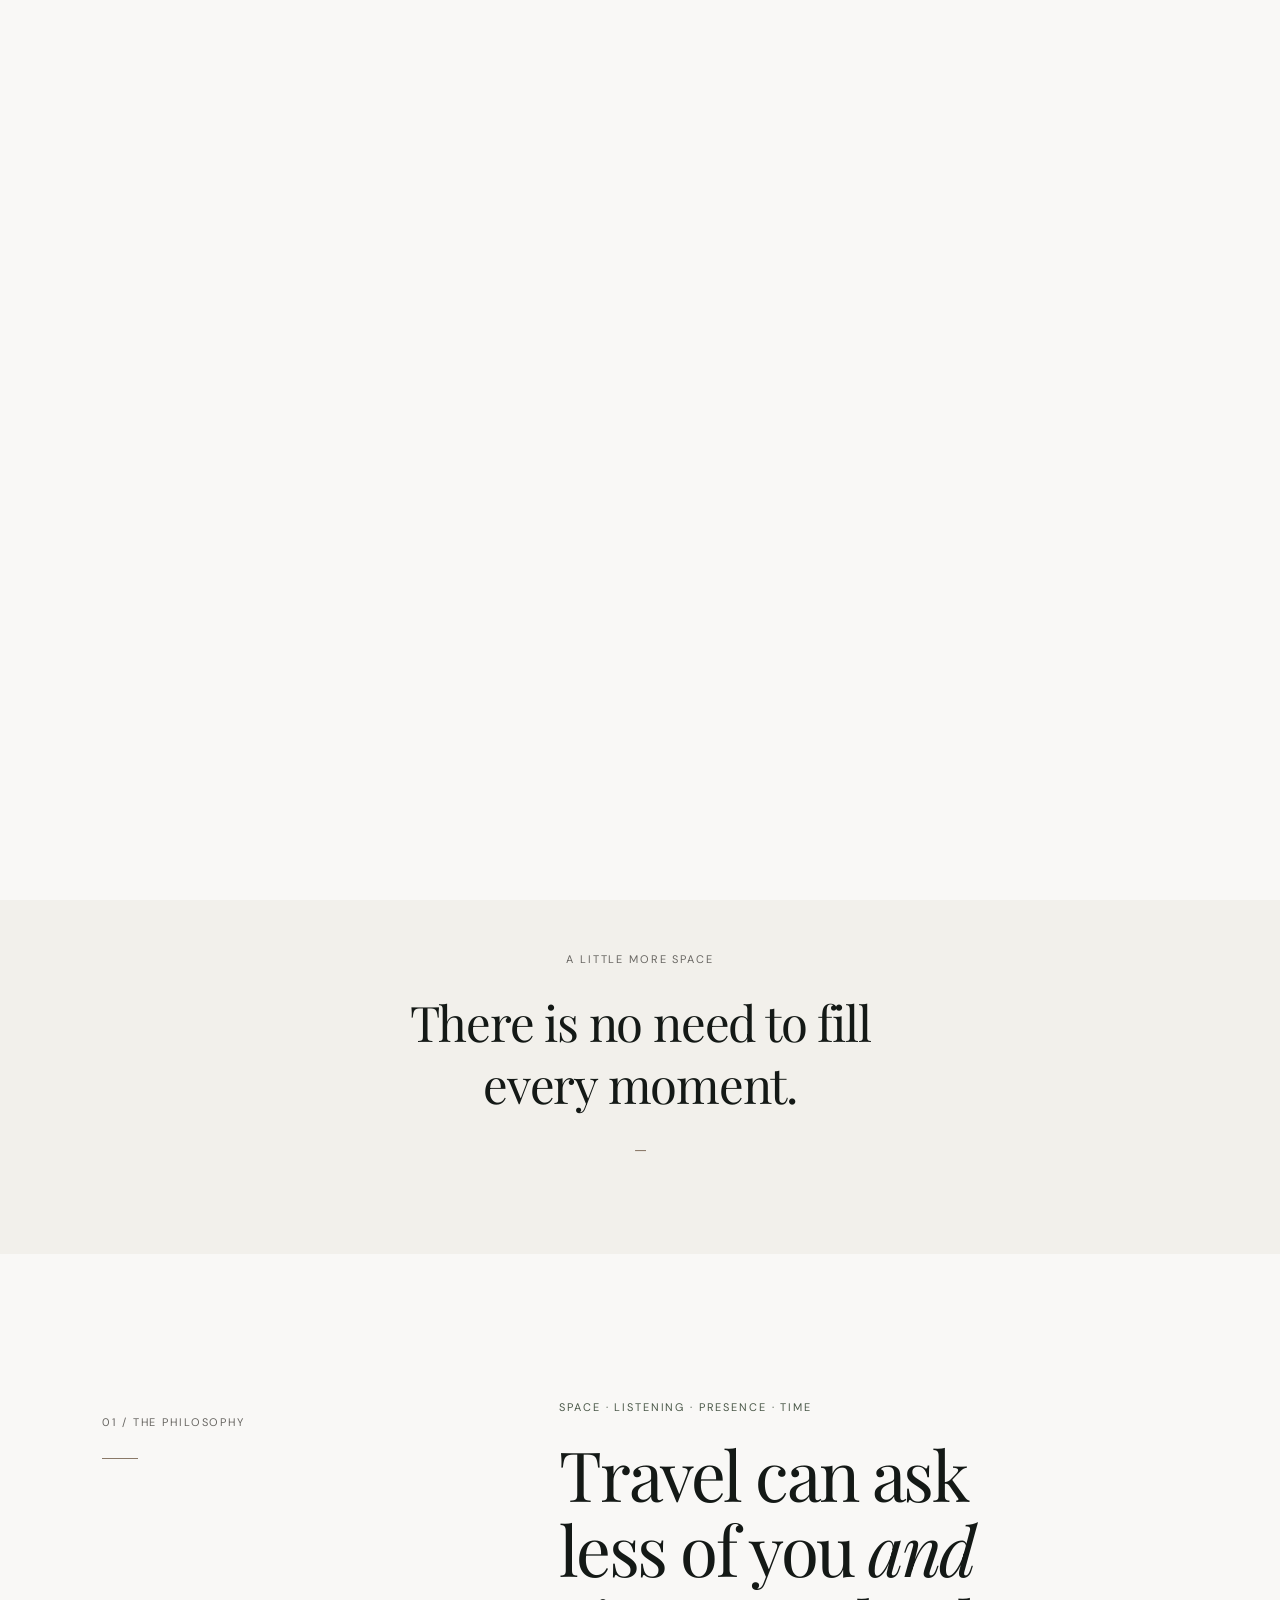
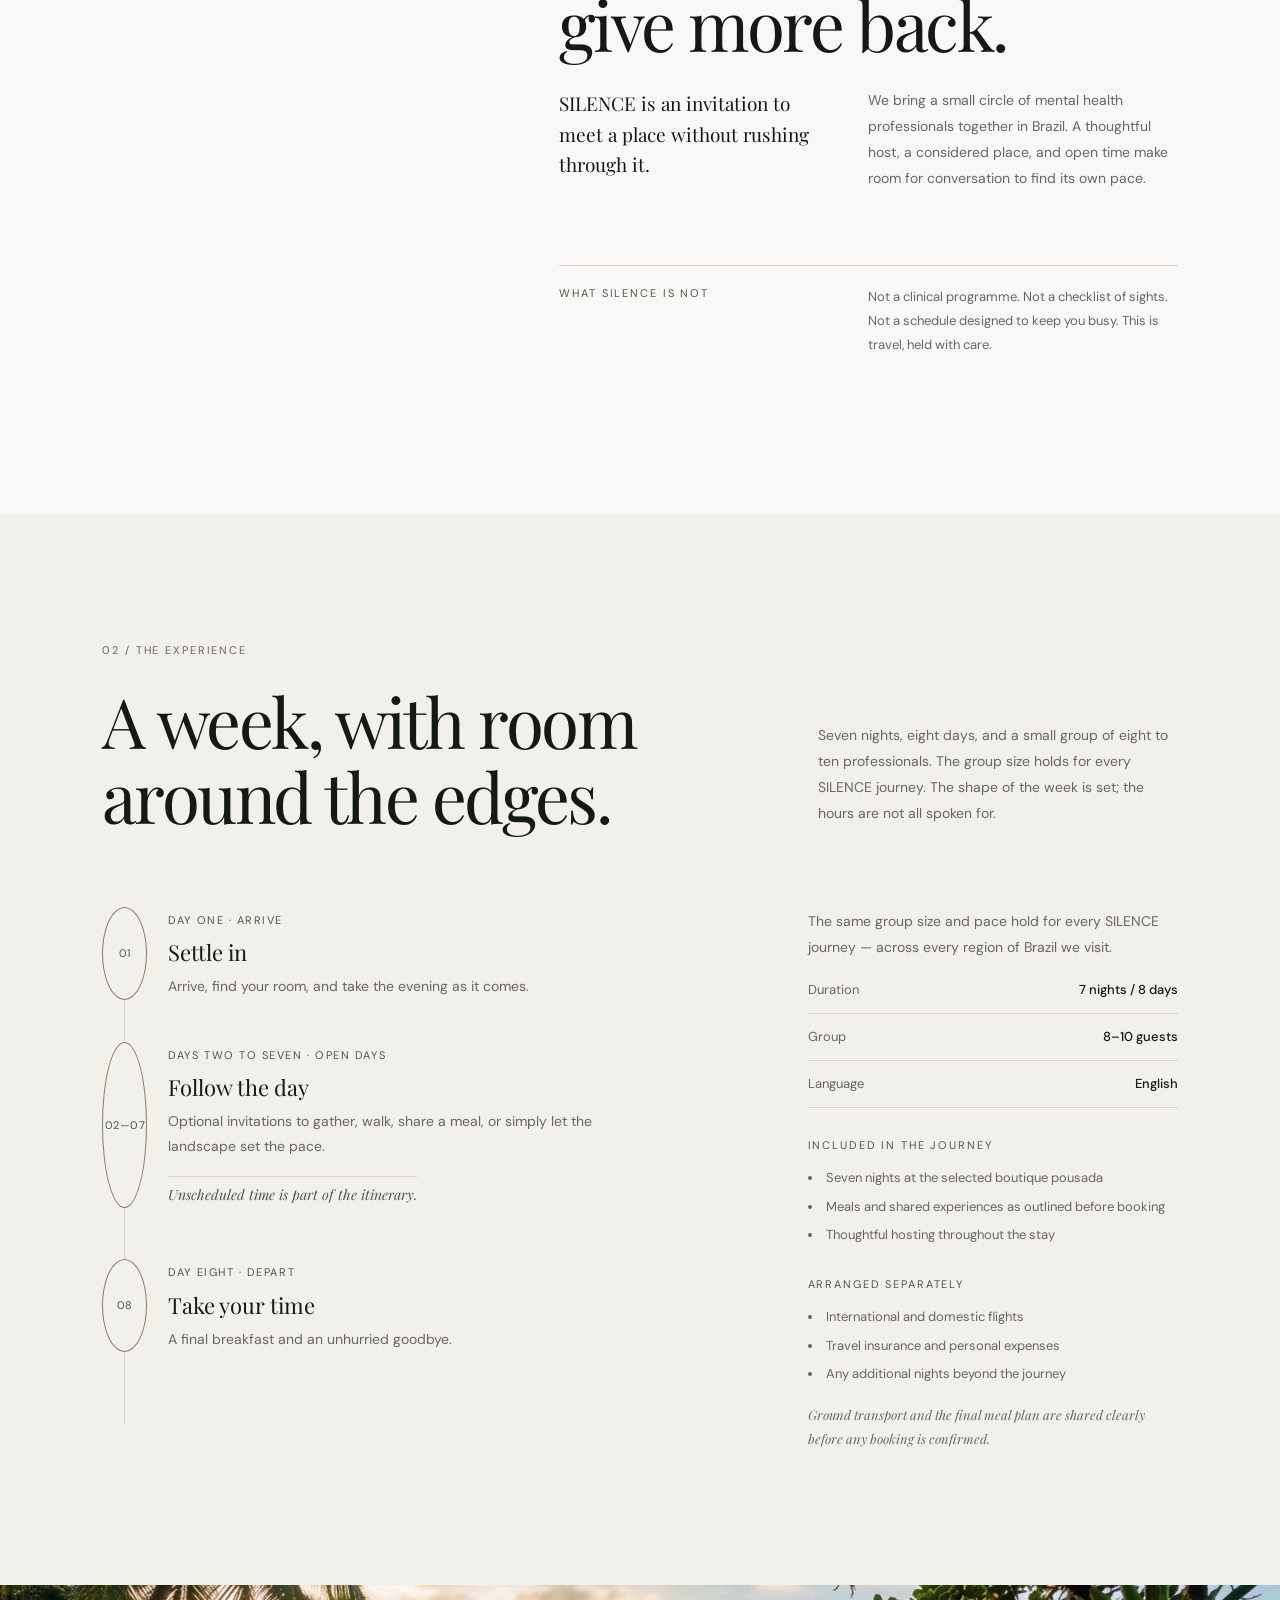
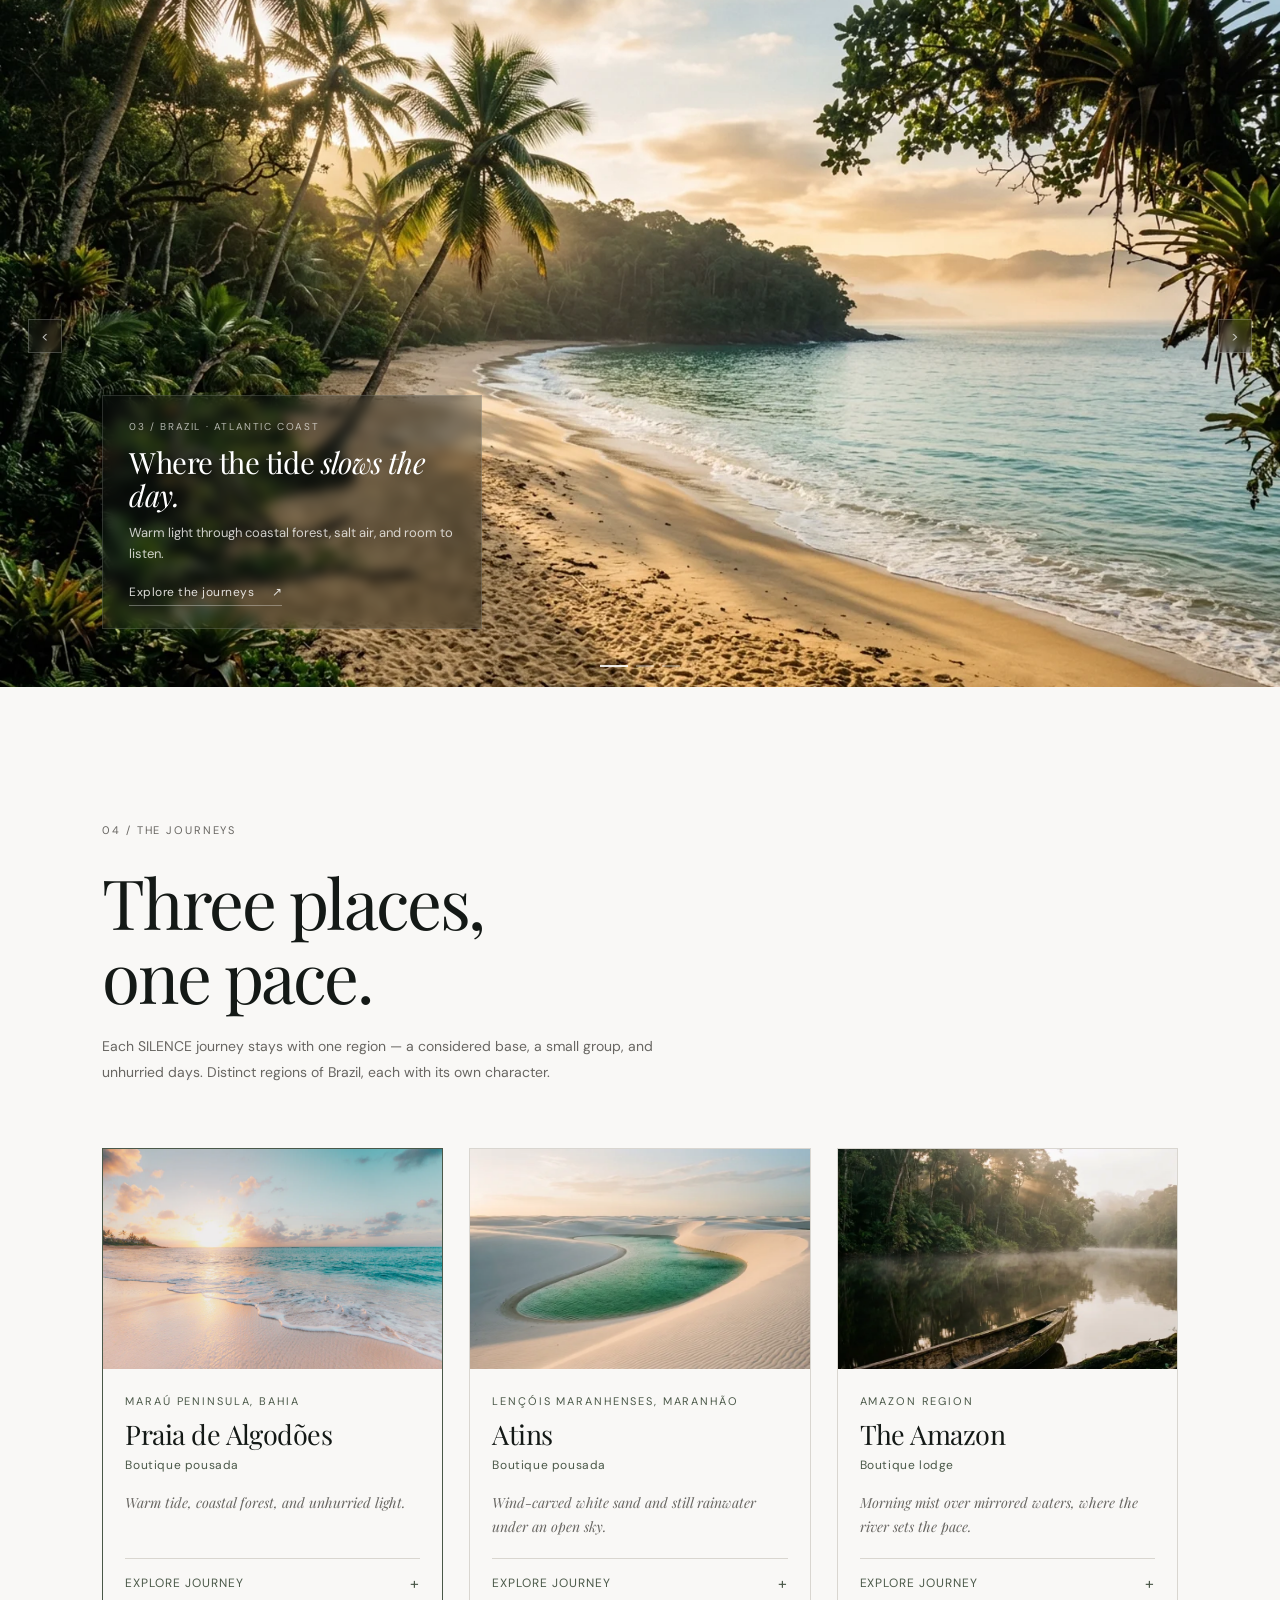
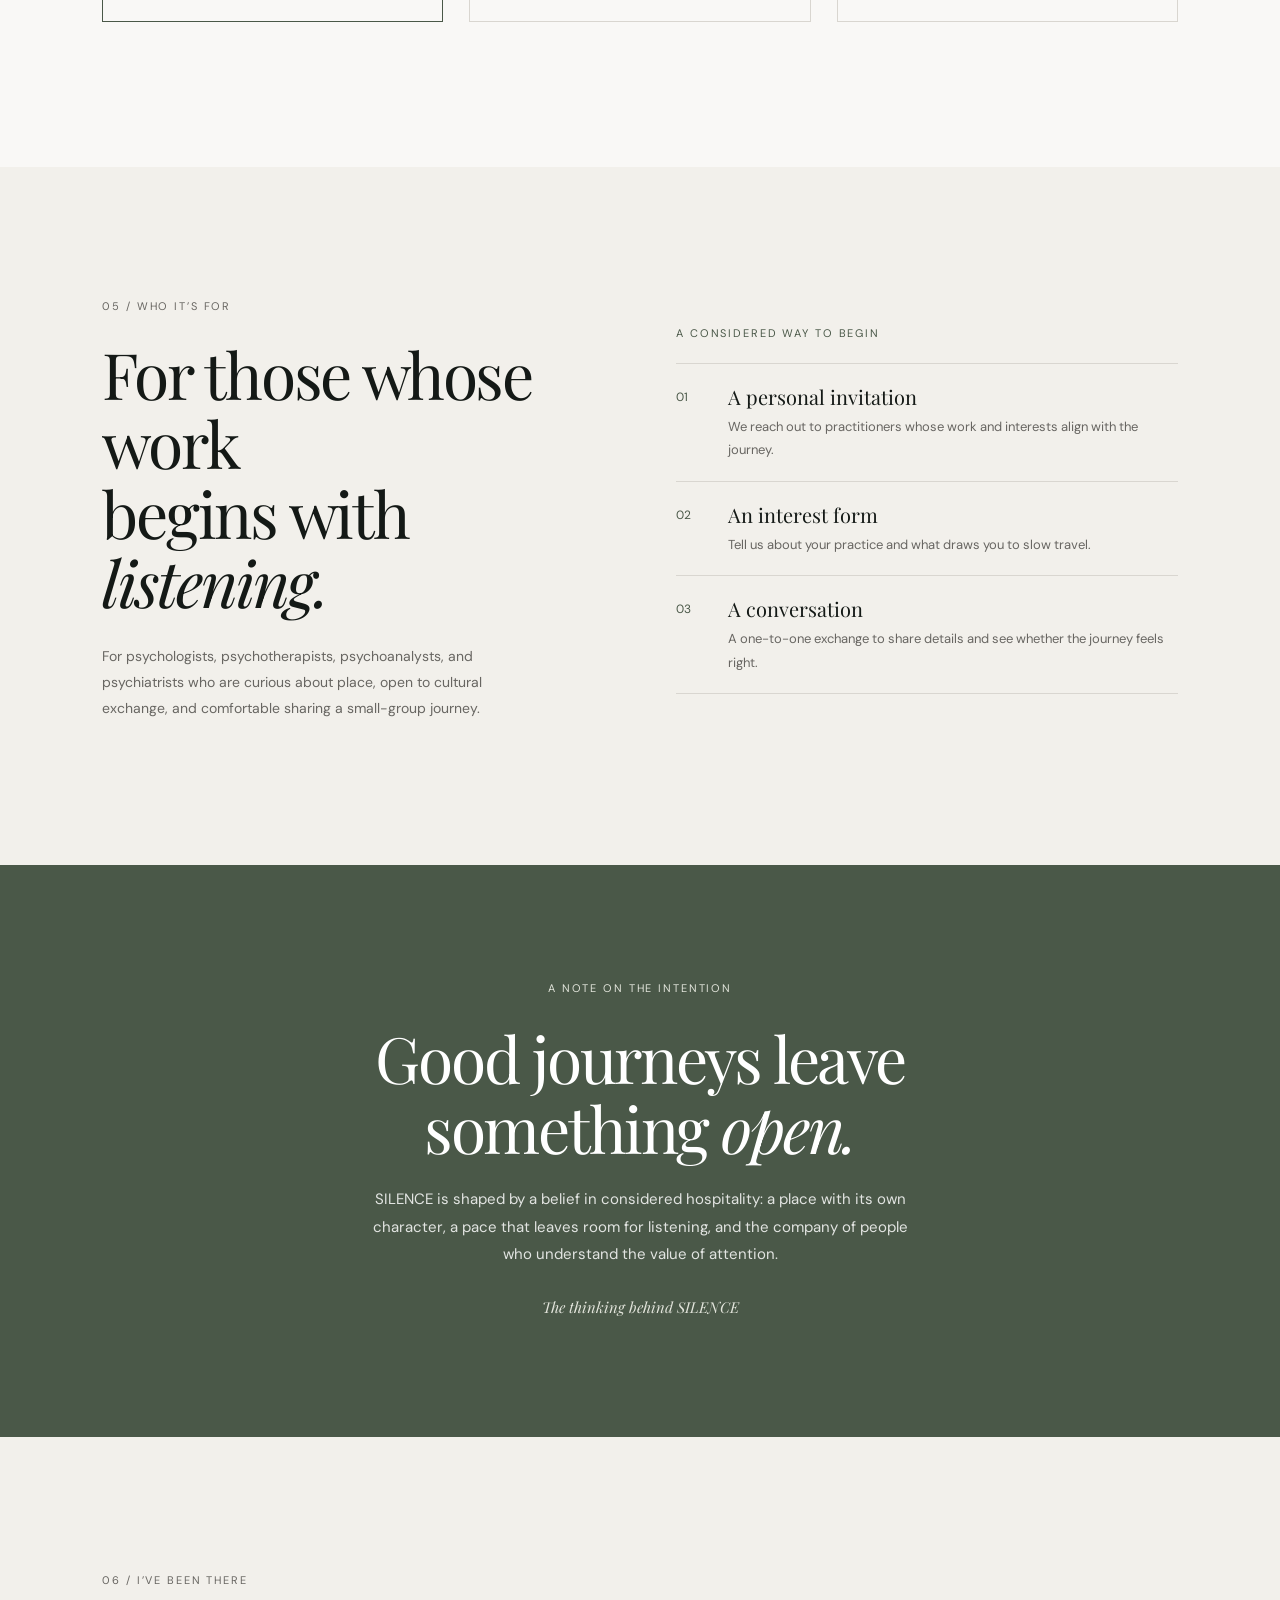
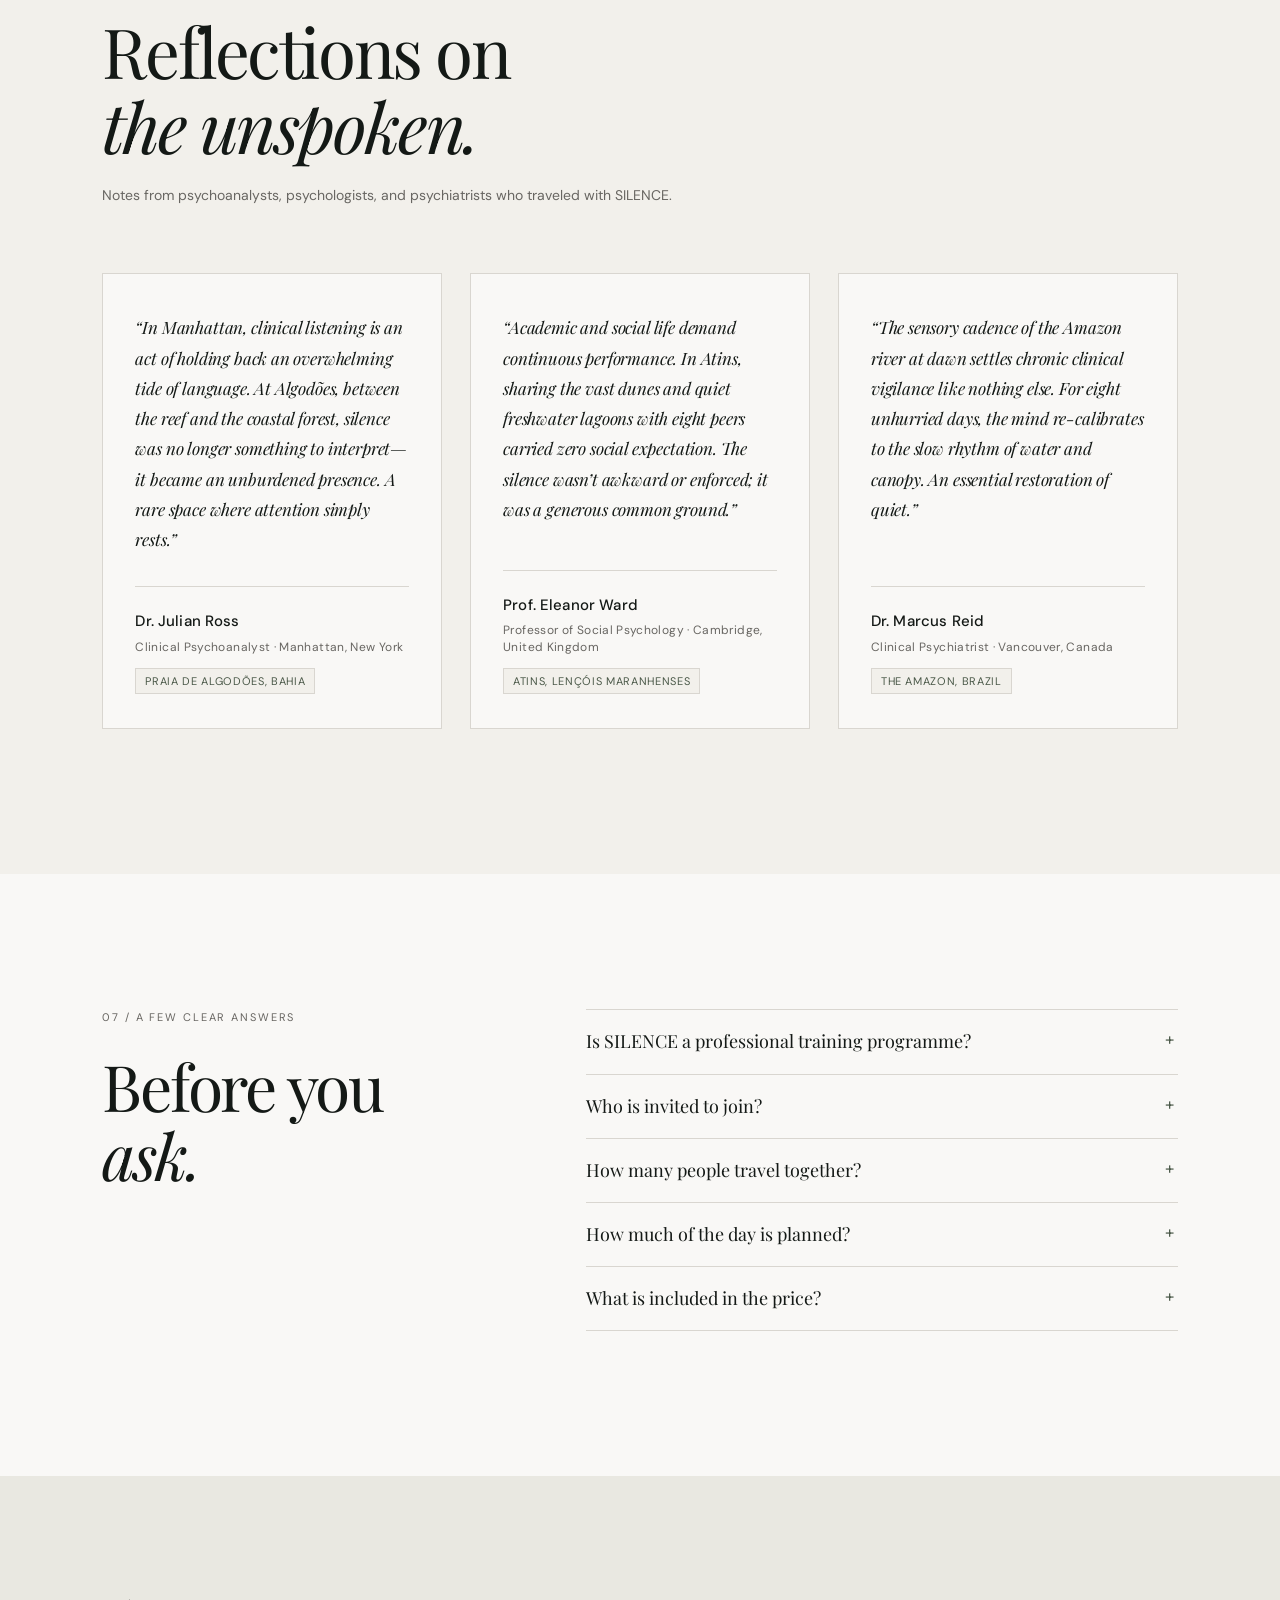
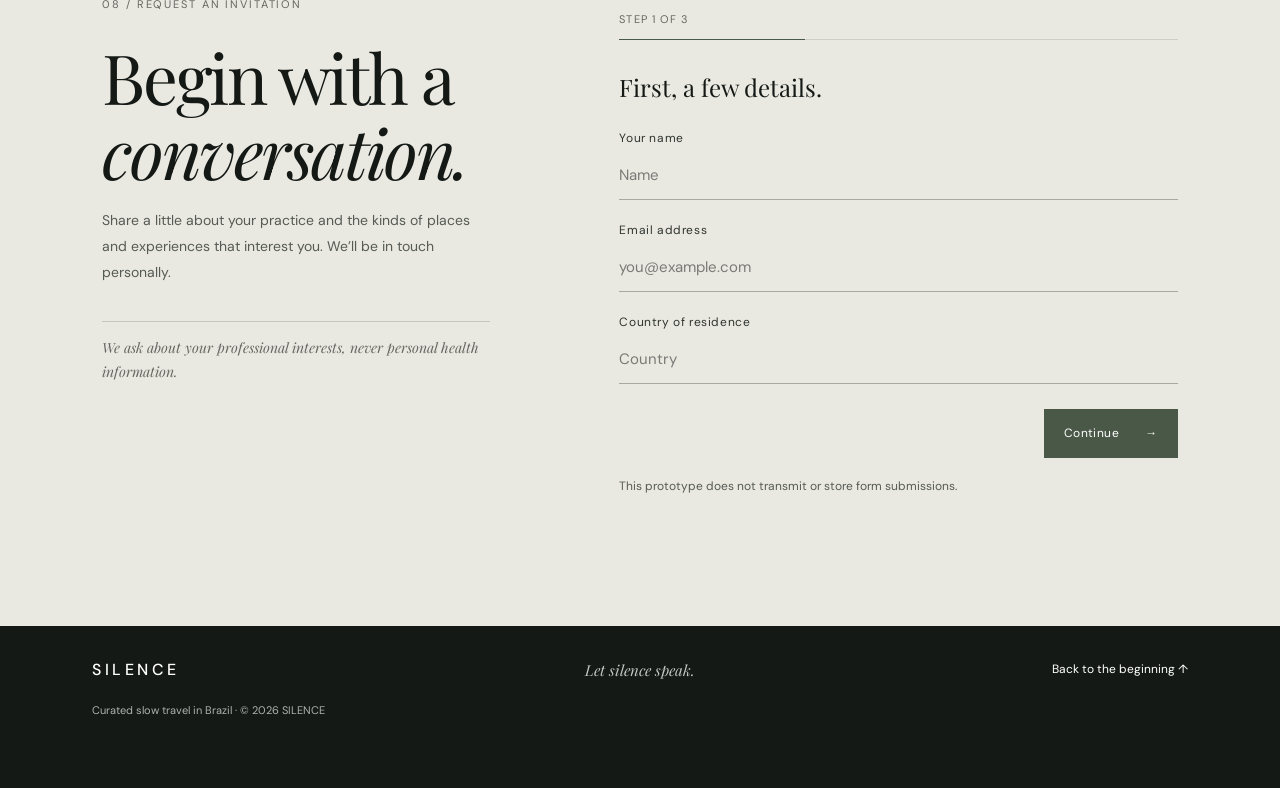
==== commit 90276fd4: "fix(layout): reorder I've Been There before FAQ and after Who It's For, renumber sections 06-08" ====
--- a/index.html
+++ b/index.html
@@ -62,8 +62,8 @@
         <a class="nav-link" href="#brazil">Brazil</a>
         <a class="nav-link" href="#journeys">The journeys</a>
         <a class="nav-link" href="#for-you">Who it’s for</a>
+        <a class="nav-link" href="#been-there">I’ve been there</a>
         <a class="nav-link" href="#faq">FAQ</a>
-        <a class="nav-link" href="#been-there">I’ve been there</a>
         <a class="nav-invitation" href="#invitation">
           Request an invitation <span aria-hidden="true">↗</span>
         </a>
@@ -639,50 +639,9 @@
         </div>
       </section>
 
-      <section class="faq section-shell" id="faq" aria-labelledby="faq-title">
-        <div class="faq-heading">
-          <p class="section-number">06 / A few clear answers</p>
-          <h2 id="faq-title">Before you <em>ask.</em></h2>
-        </div>
-        <div class="faq-list">
-          <details>
-            <summary>Is SILENCE a professional training programme?</summary>
-            <p>
-              No. SILENCE is a curated travel experience. There are no lectures,
-              clinical sessions, or continuing education credits.
-            </p>
-          </details>
-          <details>
-            <summary>Who is invited to join?</summary>
-            <p>
-              Psychologists, psychotherapists, psychoanalysts, and psychiatrists
-              interested in a thoughtful, small-group journey in Brazil.
-            </p>
-          </details>
-          <details>
-            <summary>How many people travel together?</summary>
-            <p>Each journey is designed for a group of eight to ten guests.</p>
-          </details>
-          <details>
-            <summary>How much of the day is planned?</summary>
-            <p>
-              Very little. There are optional moments to gather, alongside
-              generous unscheduled time. Joining an activity is always a choice.
-            </p>
-          </details>
-          <details>
-            <summary>What is included in the price?</summary>
-            <p>
-              The full meal plan, ground transport, and inclusions are shared
-              transparently with each invitation before a booking is confirmed.
-            </p>
-          </details>
-        </div>
-      </section>
-
       <section class="testimonials section-shell" id="been-there" aria-labelledby="testimonials-title">
         <div class="testimonials-heading">
-          <p class="section-number">07 / I’ve been there</p>
+          <p class="section-number">06 / I’ve been there</p>
           <h2 id="testimonials-title">Reflections on<br /><em>the unspoken.</em></h2>
           <p class="testimonials-intro">
             Notes from psychoanalysts, psychologists, and psychiatrists who traveled with SILENCE.
@@ -731,6 +690,47 @@
               </footer>
             </blockquote>
           </article>
+        </div>
+      </section>
+
+      <section class="faq section-shell" id="faq" aria-labelledby="faq-title">
+        <div class="faq-heading">
+          <p class="section-number">07 / A few clear answers</p>
+          <h2 id="faq-title">Before you <em>ask.</em></h2>
+        </div>
+        <div class="faq-list">
+          <details>
+            <summary>Is SILENCE a professional training programme?</summary>
+            <p>
+              No. SILENCE is a curated travel experience. There are no lectures,
+              clinical sessions, or continuing education credits.
+            </p>
+          </details>
+          <details>
+            <summary>Who is invited to join?</summary>
+            <p>
+              Psychologists, psychotherapists, psychoanalysts, and psychiatrists
+              interested in a thoughtful, small-group journey in Brazil.
+            </p>
+          </details>
+          <details>
+            <summary>How many people travel together?</summary>
+            <p>Each journey is designed for a group of eight to ten guests.</p>
+          </details>
+          <details>
+            <summary>How much of the day is planned?</summary>
+            <p>
+              Very little. There are optional moments to gather, alongside
+              generous unscheduled time. Joining an activity is always a choice.
+            </p>
+          </details>
+          <details>
+            <summary>What is included in the price?</summary>
+            <p>
+              The full meal plan, ground transport, and inclusions are shared
+              transparently with each invitation before a booking is confirmed.
+            </p>
+          </details>
         </div>
       </section>
 
--- a/styles.css
+++ b/styles.css
@@ -290,18 +290,18 @@
     background: var(--green);
   }
 
+  .testimonials {
+    padding-top: 135px;
+    padding-bottom: 145px;
+    background: var(--paper-warm);
+  }
+
   .faq {
     display: grid;
     grid-template-columns: 0.75fr 1.25fr;
     gap: 12%;
     padding-top: 135px;
     padding-bottom: 145px;
-  }
-
-  .testimonials {
-    padding-top: 135px;
-    padding-bottom: 145px;
-    background: var(--paper-warm);
   }
 
   .invitation {
@@ -1411,53 +1411,7 @@
     font: italic 0.9375rem var(--serif);
   }
 
-  /* FAQ */
-  .faq h2 {
-    font-size: clamp(3rem, 5vw, 4.1875rem);
-  }
-
-  .faq-list {
-    border-top: 1px solid var(--line);
-  }
-
-  .faq-list details {
-    border-bottom: 1px solid var(--line);
-  }
-
-  .faq-list summary {
-    position: relative;
-    padding: 19px 35px 19px 0;
-    list-style: none;
-    font: 400 1.125rem/1.4 var(--serif);
-    cursor: pointer;
-  }
-
-  .faq-list summary::-webkit-details-marker {
-    display: none;
-  }
-
-  .faq-list summary::after {
-    position: absolute;
-    top: 18px;
-    right: 4px;
-    color: var(--green);
-    font: 400 1.0625rem var(--sans);
-    content: "+";
-  }
-
-  .faq-list details[open] summary::after {
-    content: "−";
-  }
-
-  .faq-list details p {
-    max-width: 610px;
-    margin: -2px 40px 19px 0;
-    color: var(--muted);
-    font-size: 0.875rem;
-    line-height: 1.85;
-  }
-
-  /* 07 / I'VE BEEN THERE (Guest Feedback) */
+  /* 06 / I'VE BEEN THERE (Guest Feedback) */
   .testimonials-heading {
     max-width: 720px;
   }
@@ -1559,6 +1513,52 @@
     letter-spacing: 0.06em;
     text-transform: uppercase;
     background: var(--paper-warm);
+  }
+
+  /* FAQ */
+  .faq h2 {
+    font-size: clamp(3rem, 5vw, 4.1875rem);
+  }
+
+  .faq-list {
+    border-top: 1px solid var(--line);
+  }
+
+  .faq-list details {
+    border-bottom: 1px solid var(--line);
+  }
+
+  .faq-list summary {
+    position: relative;
+    padding: 19px 35px 19px 0;
+    list-style: none;
+    font: 400 1.125rem/1.4 var(--serif);
+    cursor: pointer;
+  }
+
+  .faq-list summary::-webkit-details-marker {
+    display: none;
+  }
+
+  .faq-list summary::after {
+    position: absolute;
+    top: 18px;
+    right: 4px;
+    color: var(--green);
+    font: 400 1.0625rem var(--sans);
+    content: "+";
+  }
+
+  .faq-list details[open] summary::after {
+    content: "−";
+  }
+
+  .faq-list details p {
+    max-width: 610px;
+    margin: -2px 40px 19px 0;
+    color: var(--muted);
+    font-size: 0.875rem;
+    line-height: 1.85;
   }
 
   /* Invitation Form */
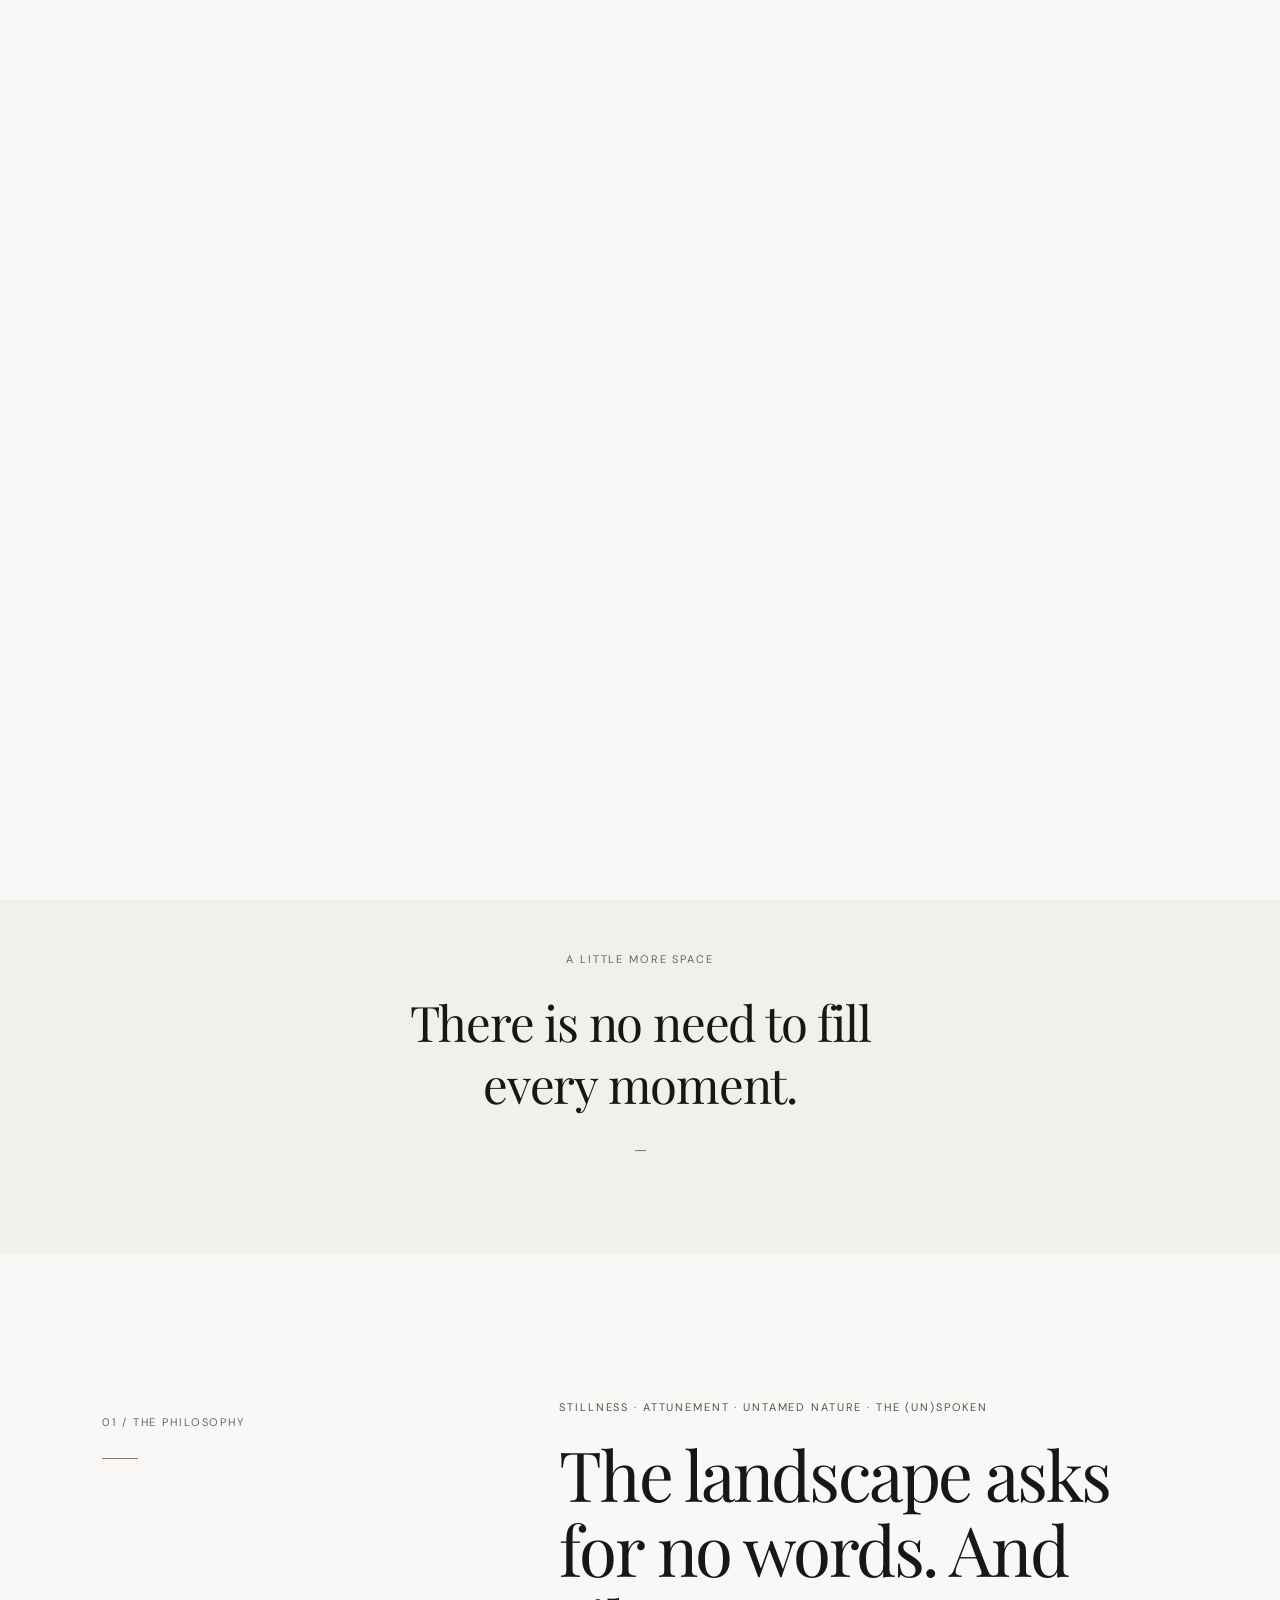
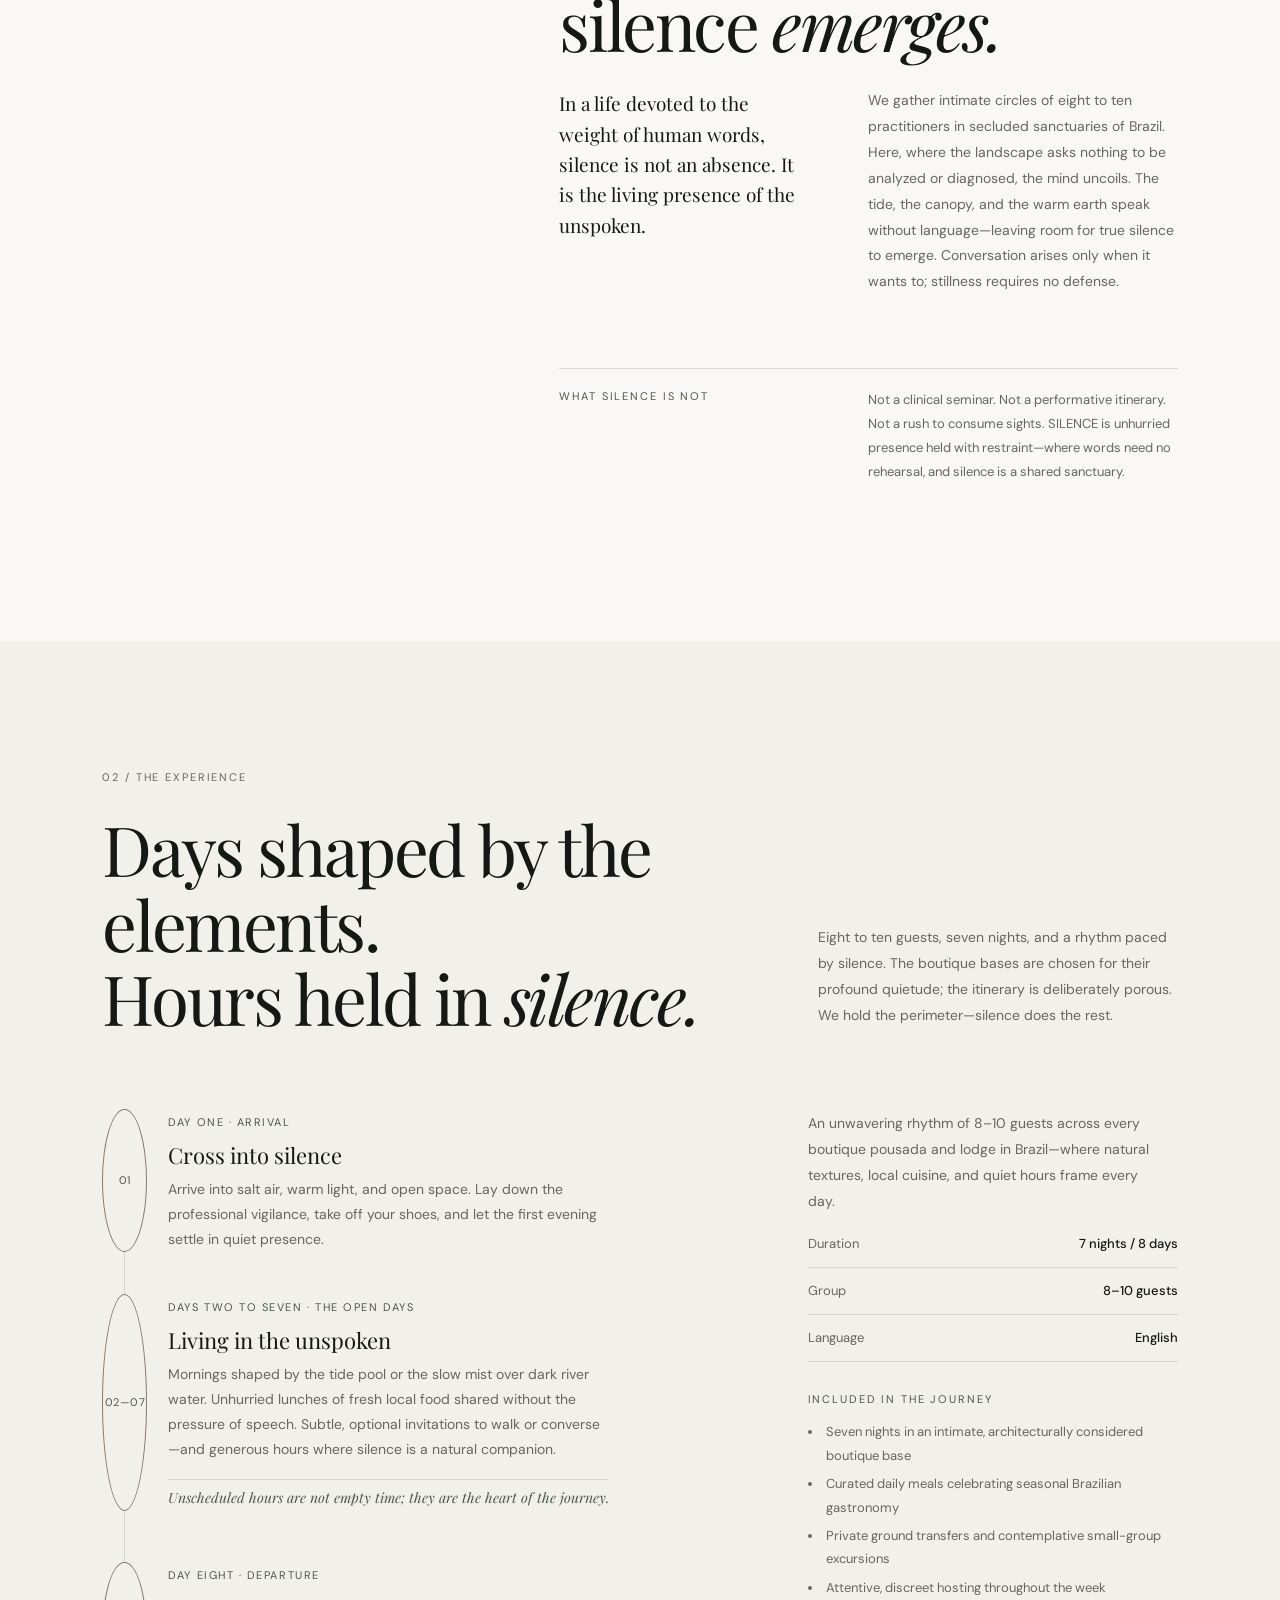
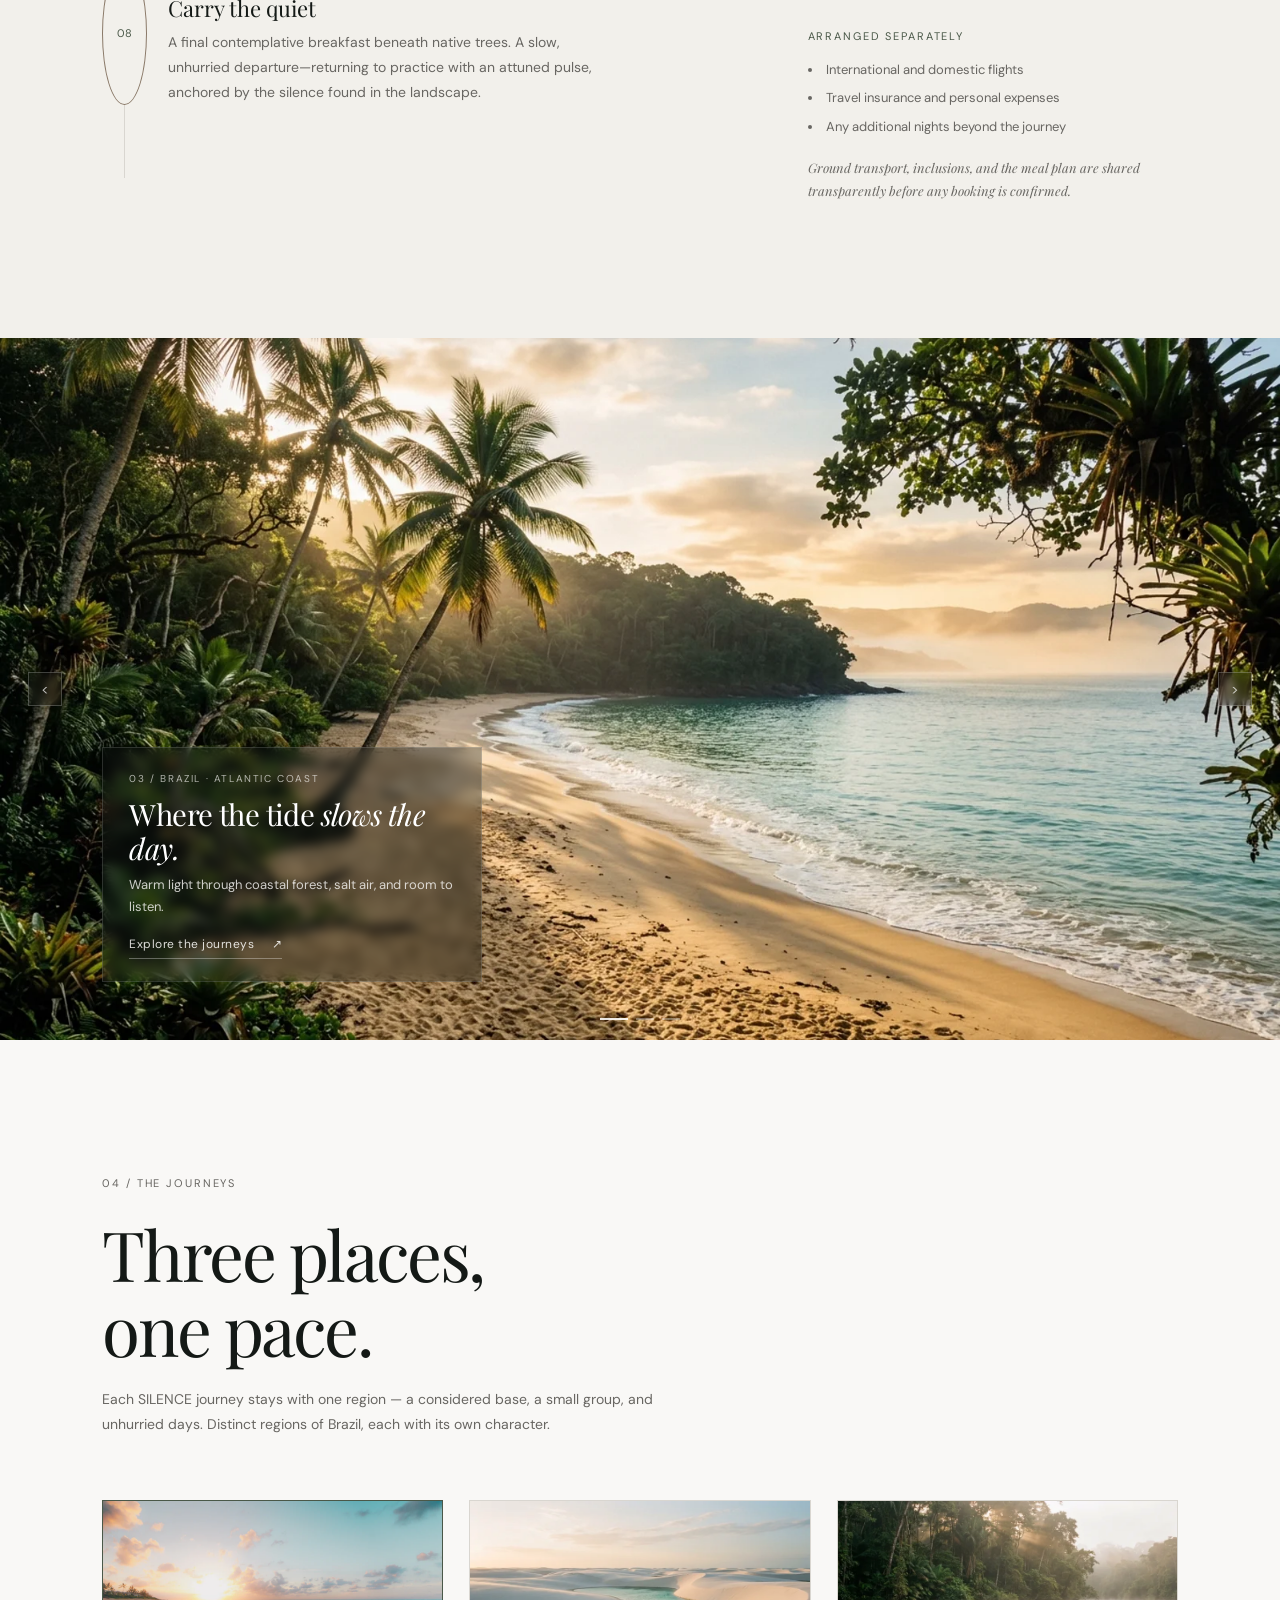
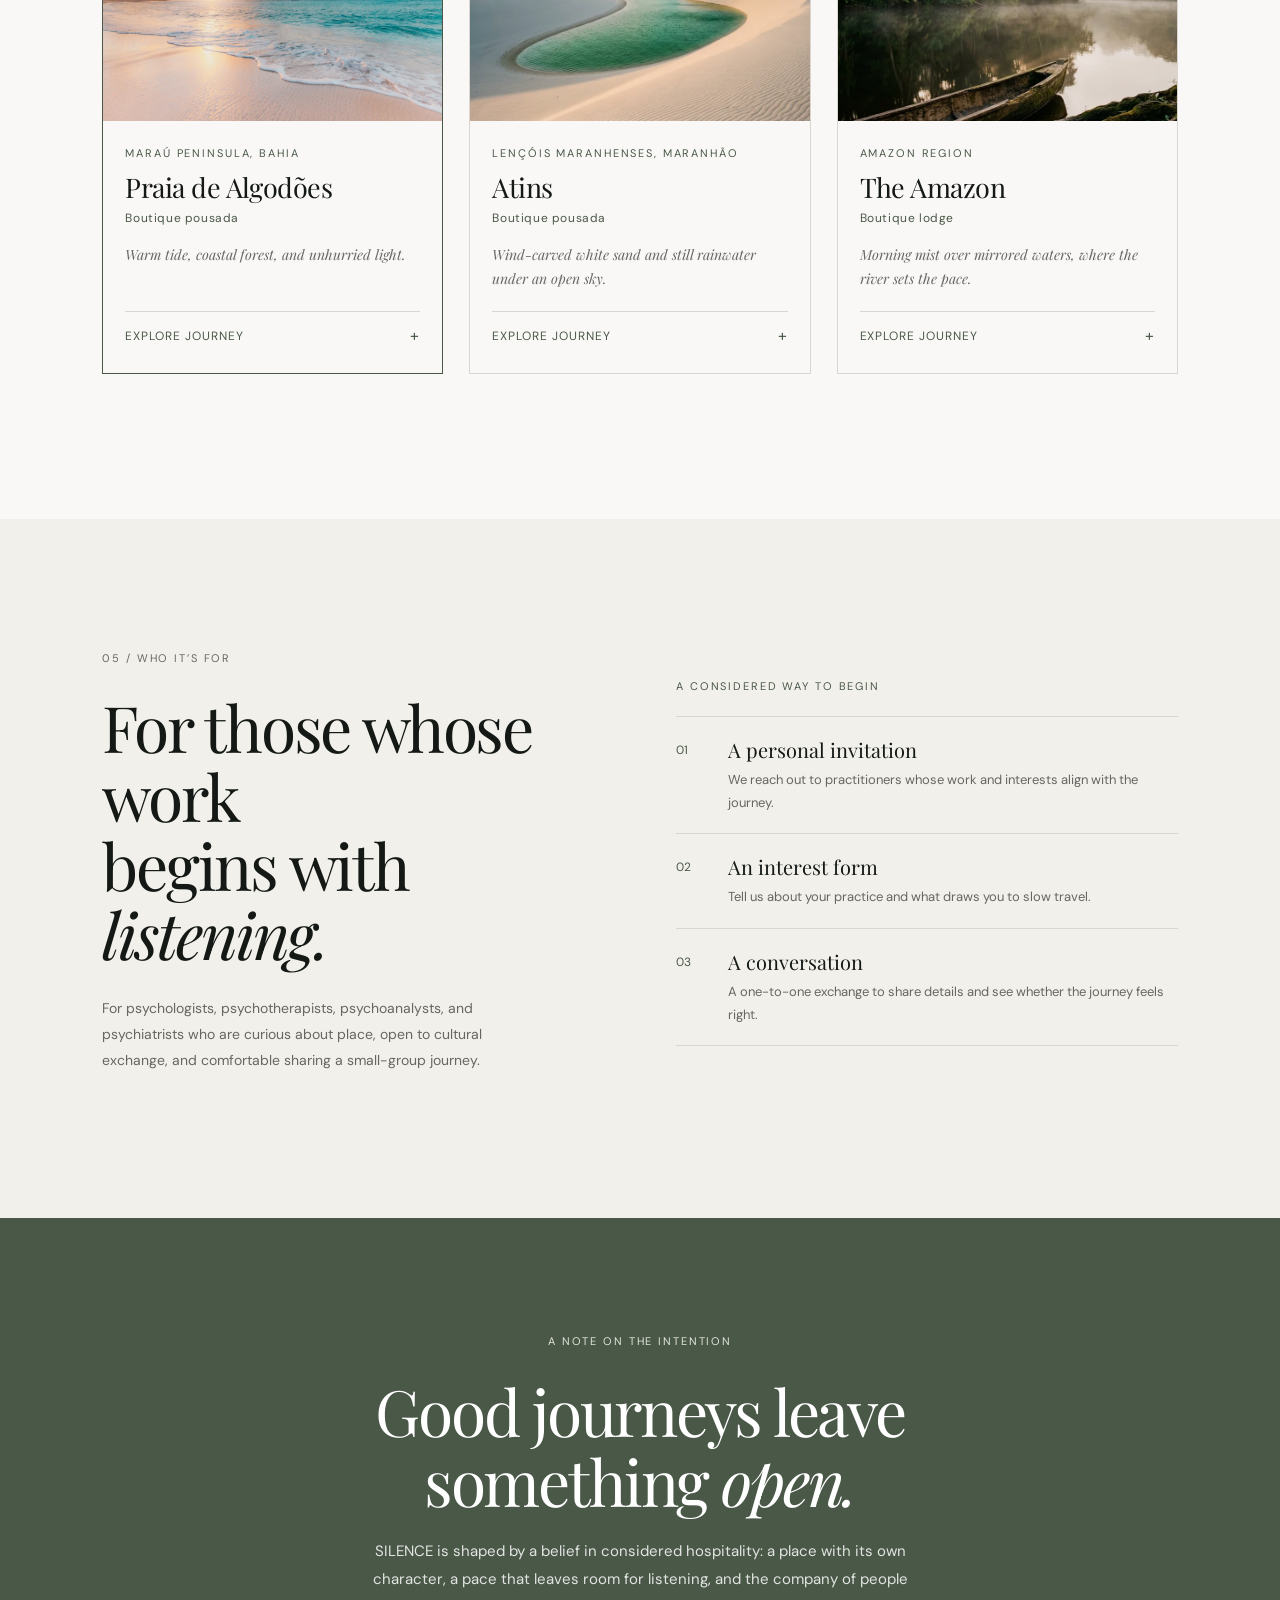
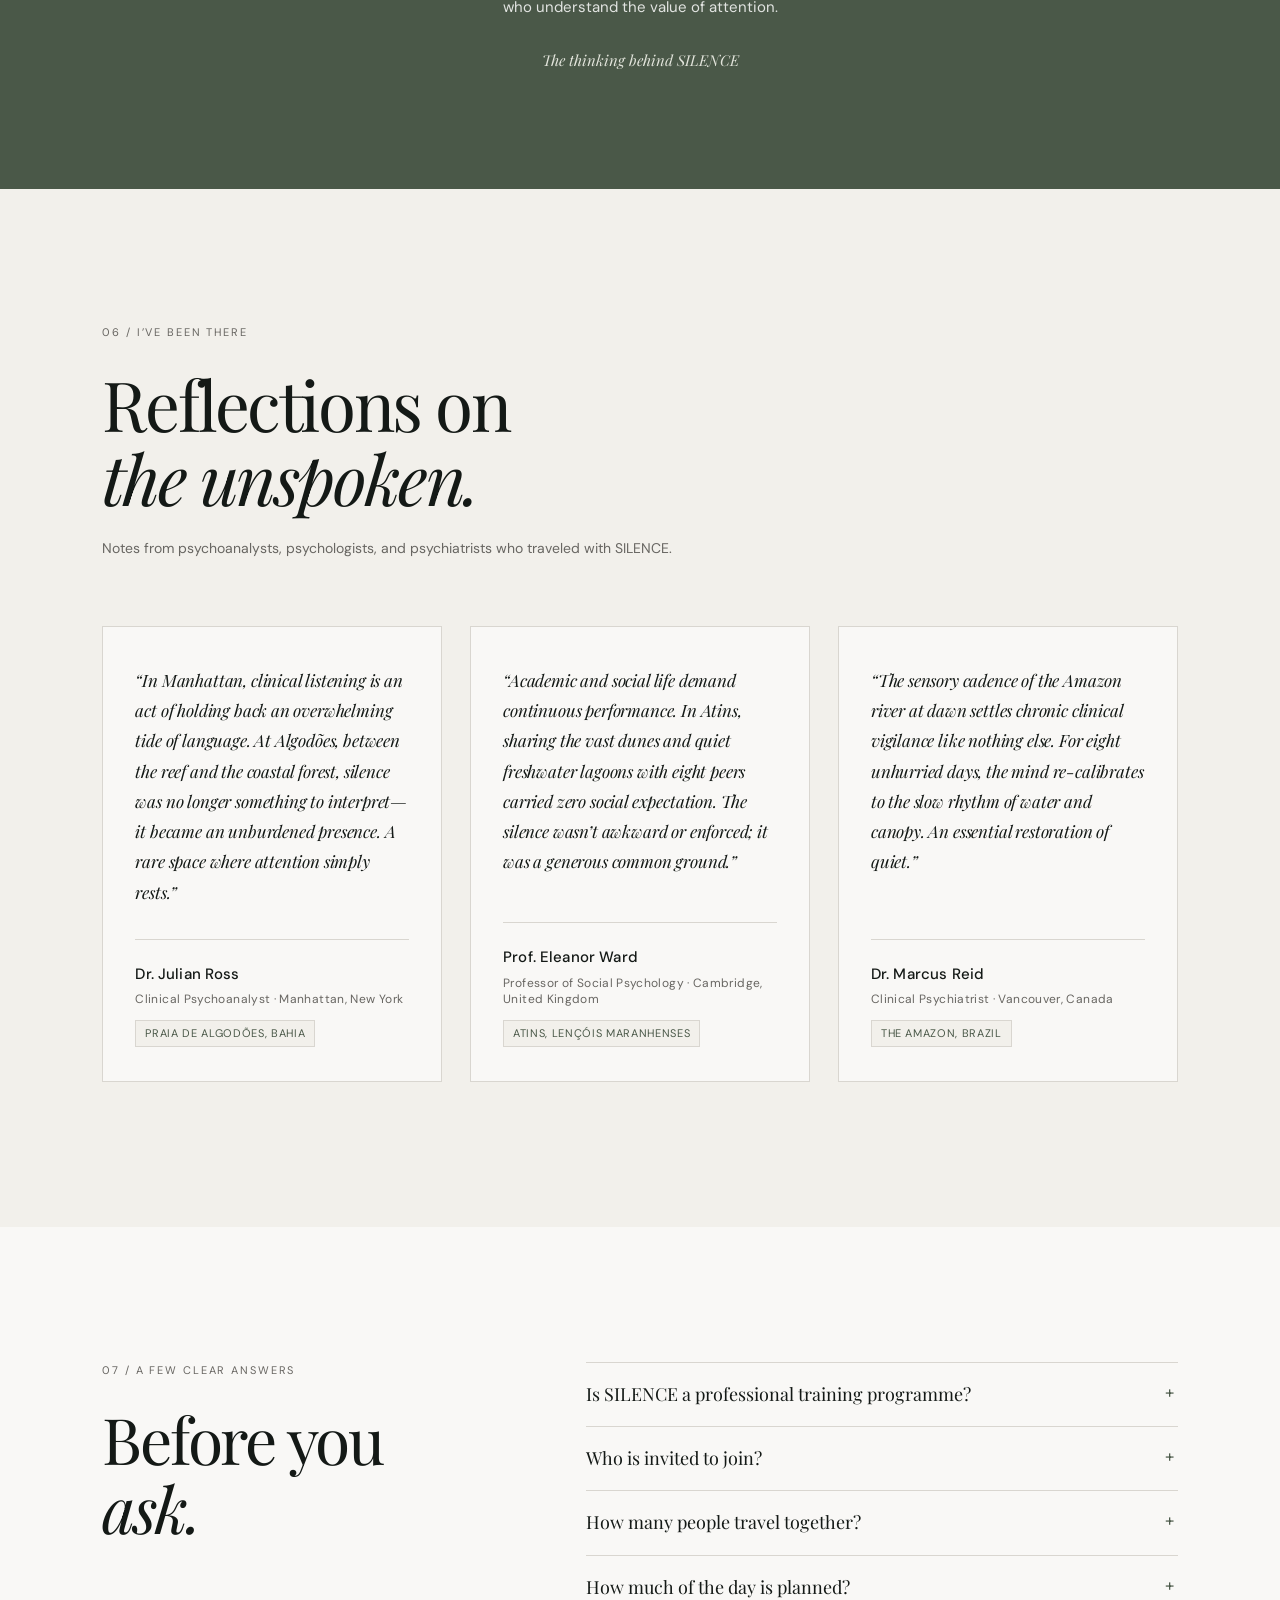
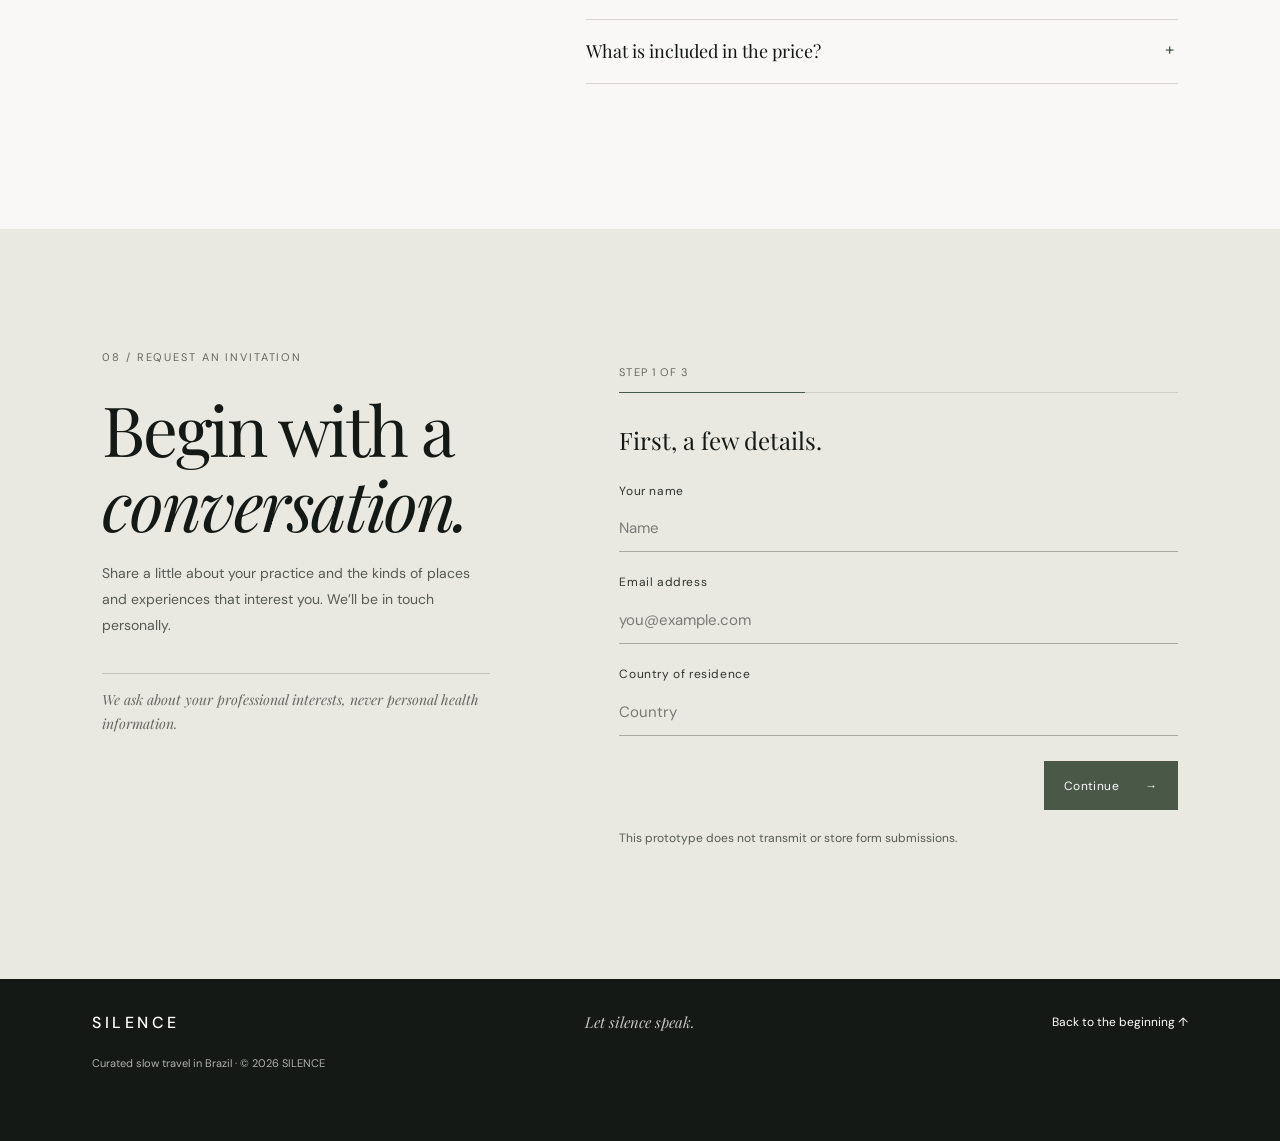
==== commit 6309b1ae: "feat(copy): elevate sections 01 and 02 with emergent silence, the unspoken, and elemental rhythm" ====
--- a/index.html
+++ b/index.html
@@ -8,6 +8,10 @@
       content="SILENCE is a boutique travel company creating curated, slow travel experiences in Brazil for mental health professionals."
     />
     <meta name="theme-color" content="#f9f8f6" />
+    <link rel="icon" type="image/svg+xml" href="favicon.svg" />
+    <link rel="icon" type="image/png" sizes="32x32" href="favicon-32x32.png" />
+    <link rel="icon" type="image/png" sizes="16x16" href="favicon-16x16.png" />
+    <link rel="apple-touch-icon" sizes="180x180" href="apple-touch-icon.png" />
     <title>SILENCE — Let silence speak</title>
     <link rel="preconnect" href="https://player.vimeo.com" crossorigin />
     <link
@@ -116,25 +120,22 @@
           <span class="aside-line"></span>
         </div>
         <div class="philosophy-content">
-          <p class="eyebrow">Space · Listening · Presence · Time</p>
+          <p class="eyebrow">Stillness · Attunement · Untamed Nature · The (Un)spoken</p>
           <h2 id="philosophy-title">
-            Travel can ask<br />less of you <em>and</em><br />give more back.
+            The landscape asks<br />for no words. And<br />silence <em>emerges.</em>
           </h2>
           <div class="philosophy-body">
             <p class="body-lede">
-              SILENCE is an invitation to meet a place without rushing through it.
+              In a life devoted to the weight of human words, silence is not an absence. It is the living presence of the unspoken.
             </p>
             <p>
-              We bring a small circle of mental health professionals together in
-              Brazil. A thoughtful host, a considered place, and open time make
-              room for conversation to find its own pace.
+              We gather intimate circles of eight to ten practitioners in secluded sanctuaries of Brazil. Here, where the landscape asks nothing to be analyzed or diagnosed, the mind uncoils. The tide, the canopy, and the warm earth speak without language—leaving room for true silence to emerge. Conversation arises only when it wants to; stillness requires no defense.
             </p>
           </div>
           <div class="not-list">
             <p class="eyebrow">What SILENCE is not</p>
             <p class="not-list-body">
-              Not a clinical programme. Not a checklist of sights. Not a
-              schedule designed to keep you busy. This is travel, held with care.
+              Not a clinical seminar. Not a performative itinerary. Not a rush to consume sights. SILENCE is unhurried presence held with restraint—where words need no rehearsal, and silence is a shared sanctuary.
             </p>
           </div>
         </div>
@@ -144,12 +145,10 @@
         <div class="experience-heading section-shell">
           <div>
             <p class="section-number">02 / The experience</p>
-            <h2 id="experience-title">A week, with room<br />around the edges.</h2>
+            <h2 id="experience-title">Days shaped by the elements.<br />Hours held in <em>silence.</em></h2>
           </div>
           <p class="experience-intro">
-            Seven nights, eight days, and a small group of eight to ten
-            professionals. The group size holds for every SILENCE journey. The
-            shape of the week is set; the hours are not all spoken for.
+            Eight to ten guests, seven nights, and a rhythm paced by silence. The boutique bases are chosen for their profound quietude; the itinerary is deliberately porous. We hold the perimeter—silence does the rest.
           </p>
         </div>
 
@@ -158,10 +157,10 @@
             <article class="timeline-entry">
               <span class="timeline-marker">01</span>
               <div class="timeline-content">
-                <p class="timeline-label">Day one · Arrive</p>
-                <h3>Settle in</h3>
+                <p class="timeline-label">Day one · Arrival</p>
+                <h3>Cross into silence</h3>
                 <p class="timeline-description">
-                  Arrive, find your room, and take the evening as it comes.
+                  Arrive into salt air, warm light, and open space. Lay down the professional vigilance, take off your shoes, and let the first evening settle in quiet presence.
                 </p>
               </div>
             </article>
@@ -169,14 +168,13 @@
             <article class="timeline-entry timeline-open">
               <span class="timeline-marker">02—07</span>
               <div class="timeline-content">
-                <p class="timeline-label">Days two to seven · Open days</p>
-                <h3>Follow the day</h3>
+                <p class="timeline-label">Days two to seven · The open days</p>
+                <h3>Living in the unspoken</h3>
                 <p class="timeline-description">
-                  Optional invitations to gather, walk, share a meal, or simply
-                  let the landscape set the pace.
+                  Mornings shaped by the tide pool or the slow mist over dark river water. Unhurried lunches of fresh local food shared without the pressure of speech. Subtle, optional invitations to walk or converse—and generous hours where silence is a natural companion.
                 </p>
                 <span class="open-time">
-                  Unscheduled time is part of the itinerary.
+                  Unscheduled hours are not empty time; they are the heart of the journey.
                 </span>
               </div>
             </article>
@@ -184,10 +182,10 @@
             <article class="timeline-entry timeline-entry-last">
               <span class="timeline-marker">08</span>
               <div class="timeline-content">
-                <p class="timeline-label">Day eight · Depart</p>
-                <h3>Take your time</h3>
+                <p class="timeline-label">Day eight · Departure</p>
+                <h3>Carry the quiet</h3>
                 <p class="timeline-description">
-                  A final breakfast and an unhurried goodbye.
+                  A final contemplative breakfast beneath native trees. A slow, unhurried departure—returning to practice with an attuned pulse, anchored by the silence found in the landscape.
                 </p>
               </div>
             </article>
@@ -195,8 +193,7 @@
 
           <aside class="journey-details" aria-label="Journey details">
             <p class="experience-intro">
-              The same group size and pace hold for every SILENCE journey —
-              across every region of Brazil we visit.
+              An unwavering rhythm of 8–10 guests across every boutique pousada and lodge in Brazil—where natural textures, local cuisine, and quiet hours frame every day.
             </p>
             <div class="detail-pair">
               <span>Duration</span>
@@ -213,9 +210,10 @@
             <div class="included-block">
               <p class="eyebrow">Included in the journey</p>
               <ul>
-                <li>Seven nights at the selected boutique pousada</li>
-                <li>Meals and shared experiences as outlined before booking</li>
-                <li>Thoughtful hosting throughout the stay</li>
+                <li>Seven nights in an intimate, architecturally considered boutique base</li>
+                <li>Curated daily meals celebrating seasonal Brazilian gastronomy</li>
+                <li>Private ground transfers and contemplative small-group excursions</li>
+                <li>Attentive, discreet hosting throughout the week</li>
               </ul>
             </div>
             <div class="included-block">
@@ -227,8 +225,7 @@
               </ul>
             </div>
             <p class="details-note">
-              Ground transport and the final meal plan are shared clearly before
-              any booking is confirmed.
+              Ground transport, inclusions, and the meal plan are shared transparently before any booking is confirmed.
             </p>
           </aside>
         </div>
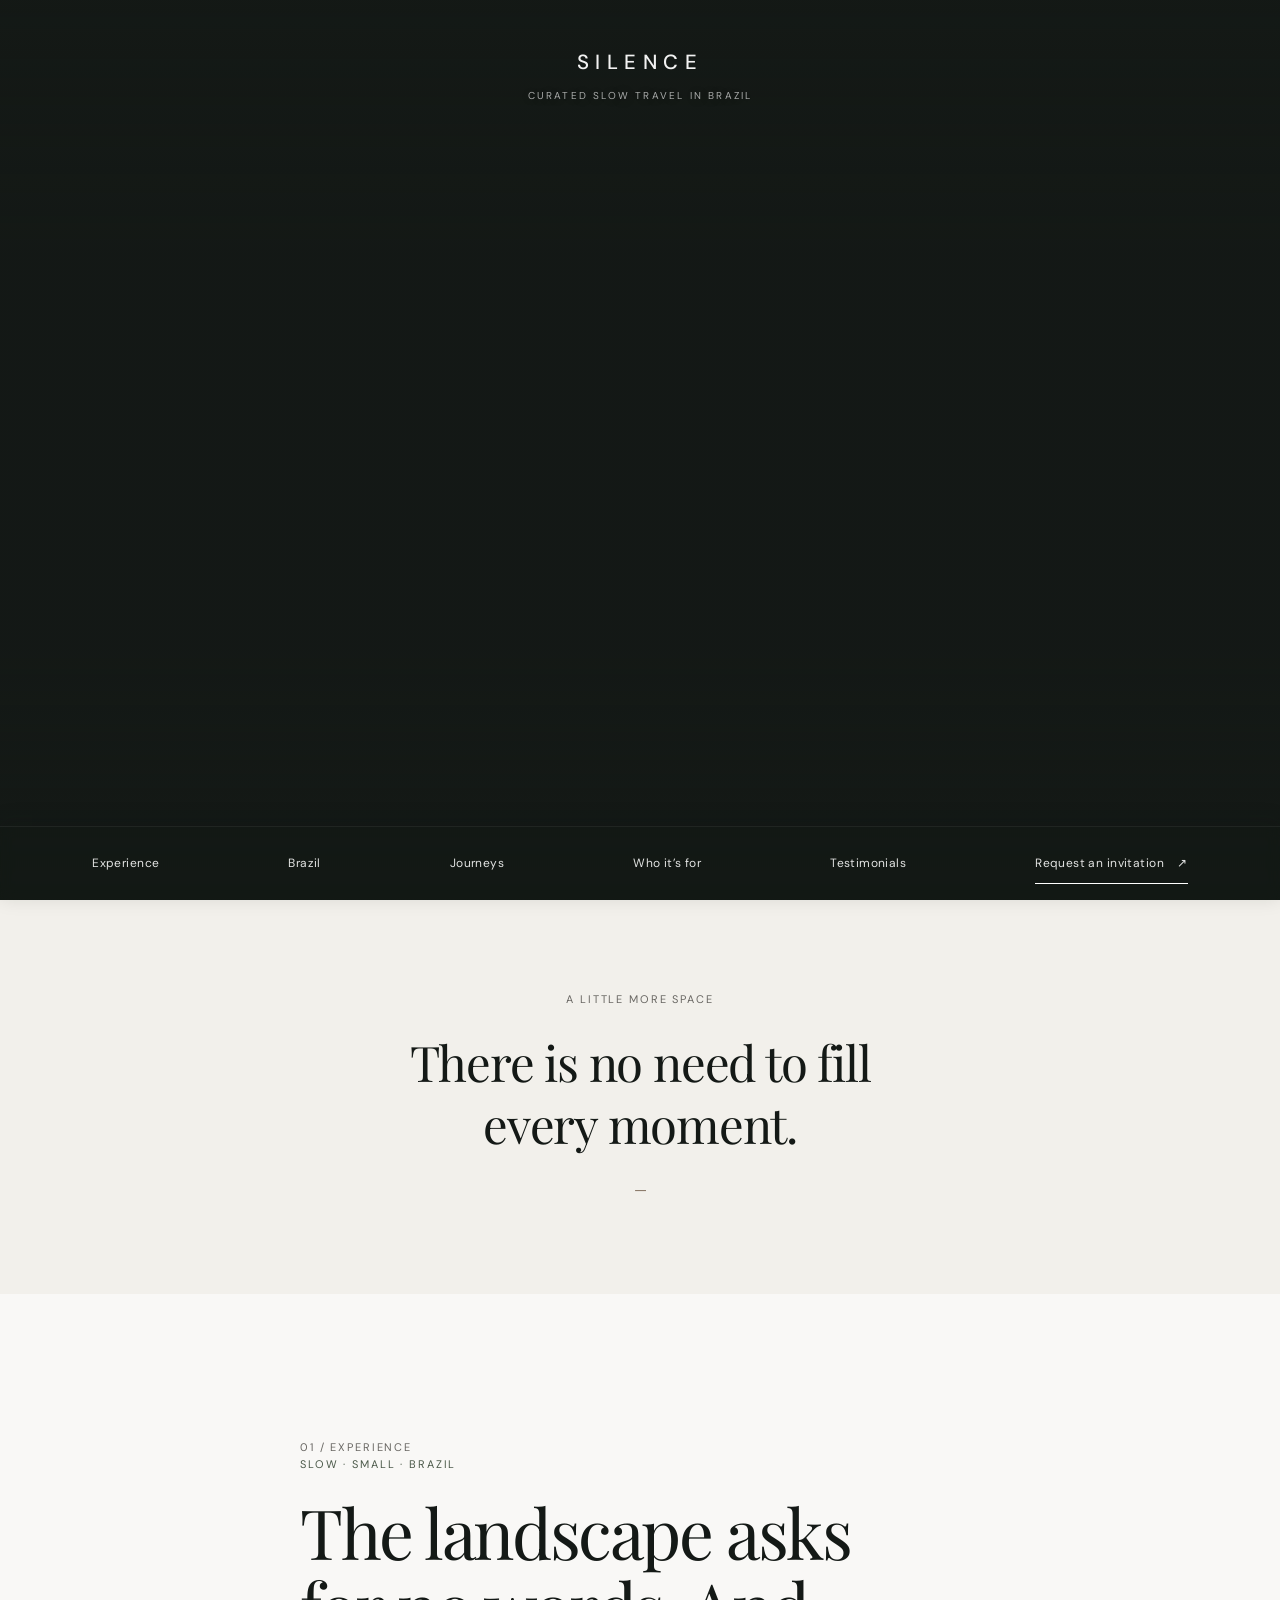
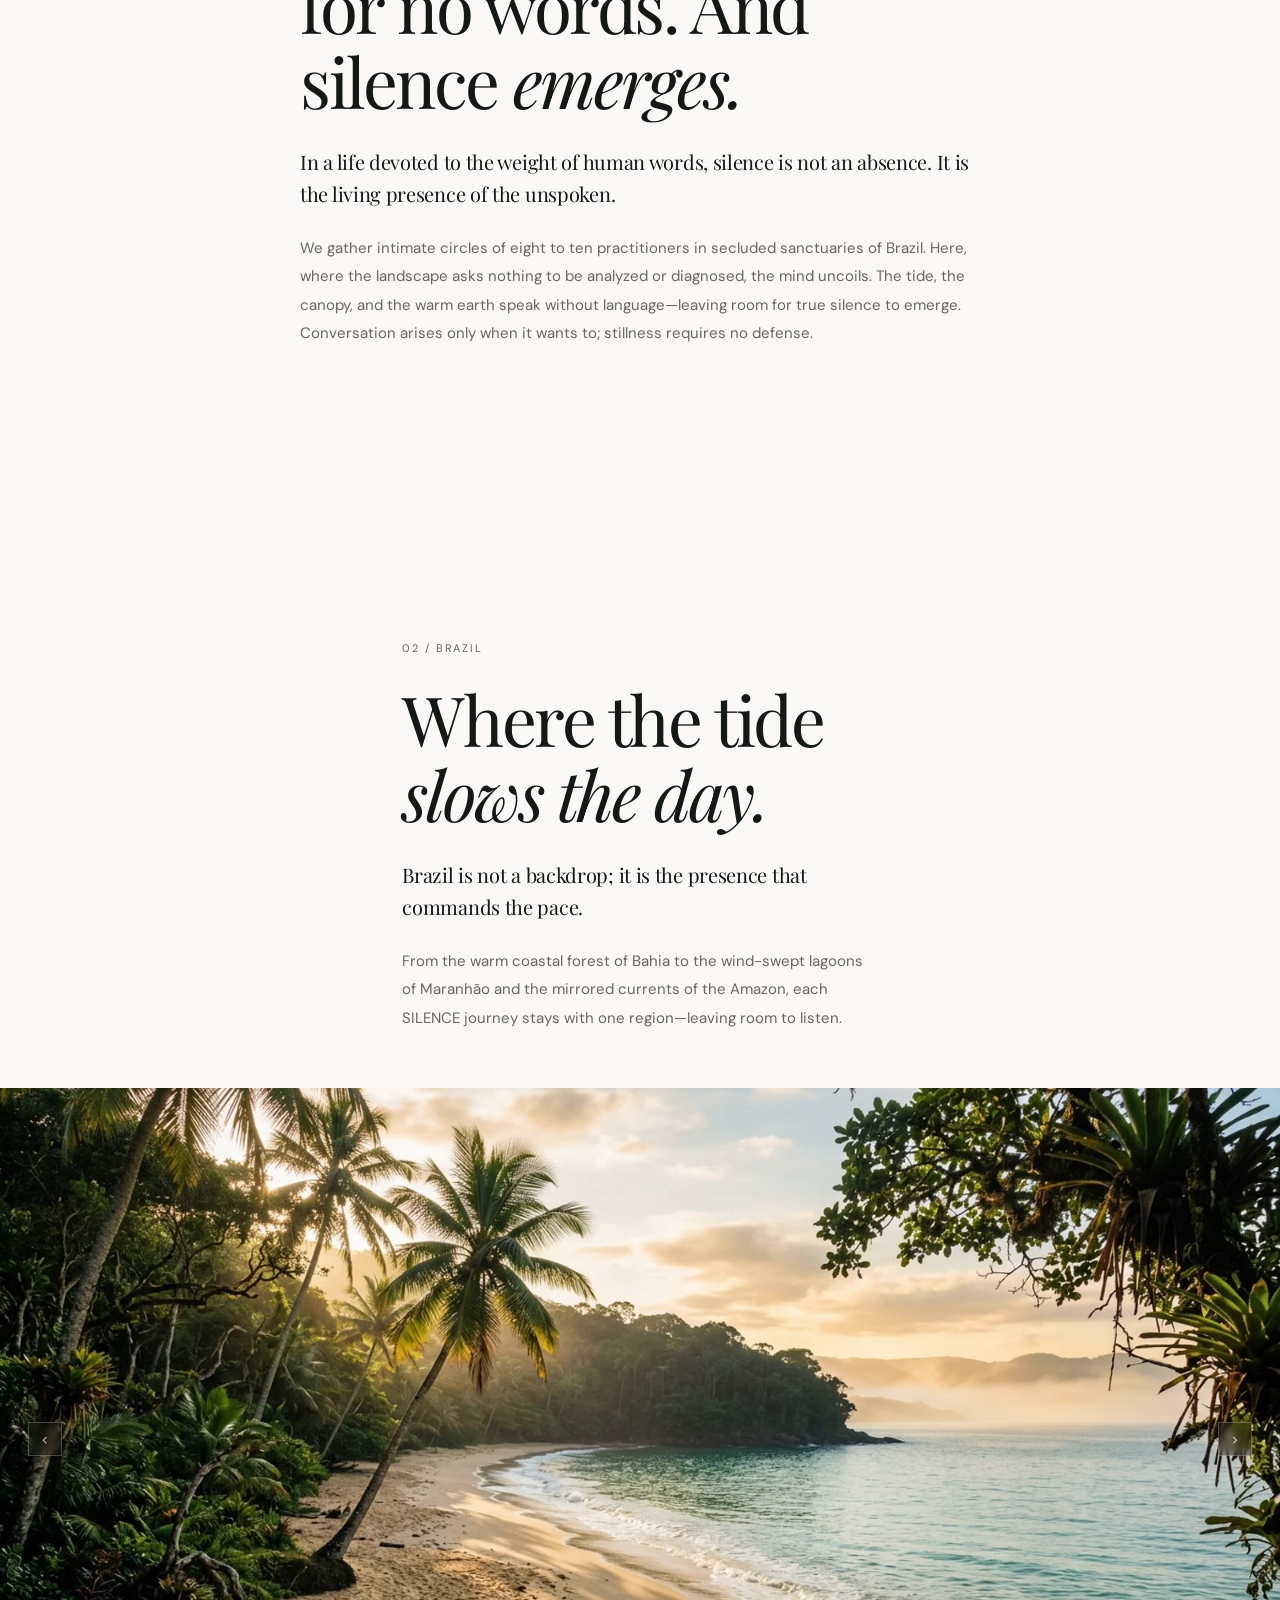
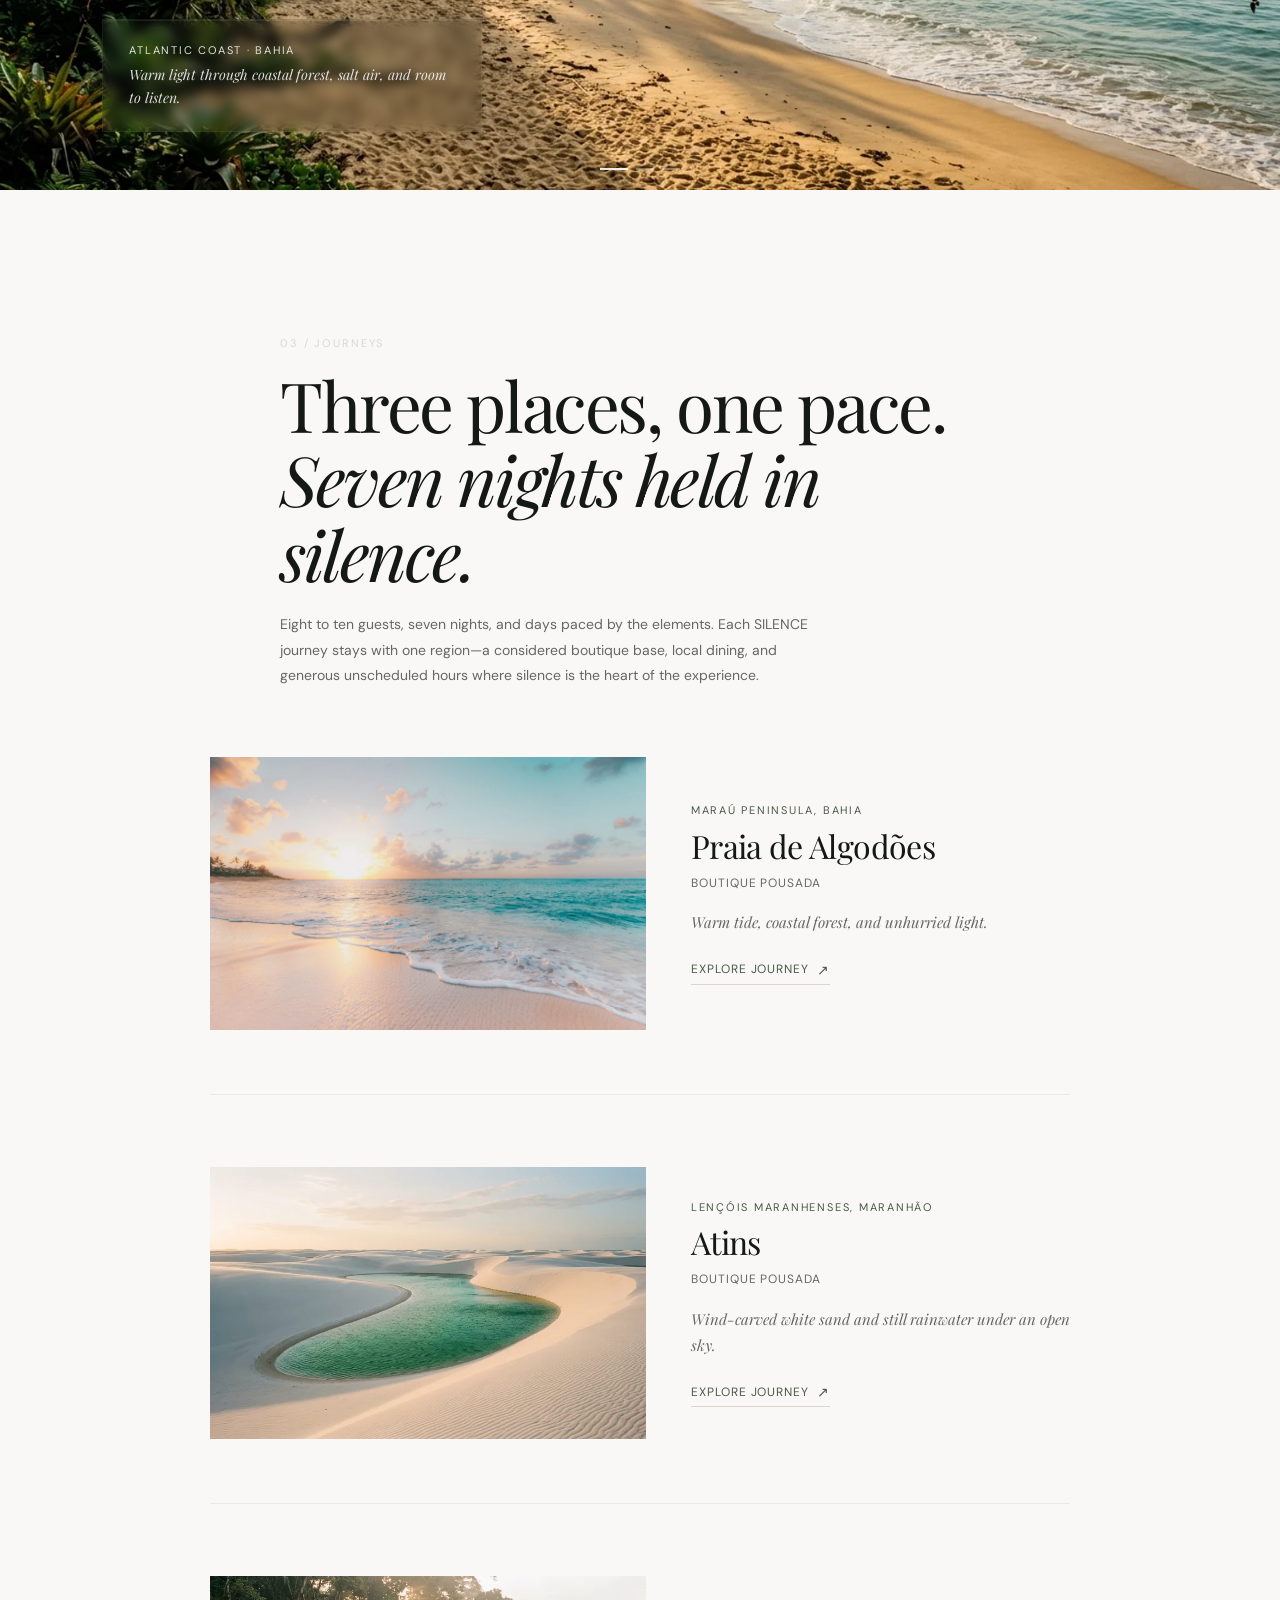
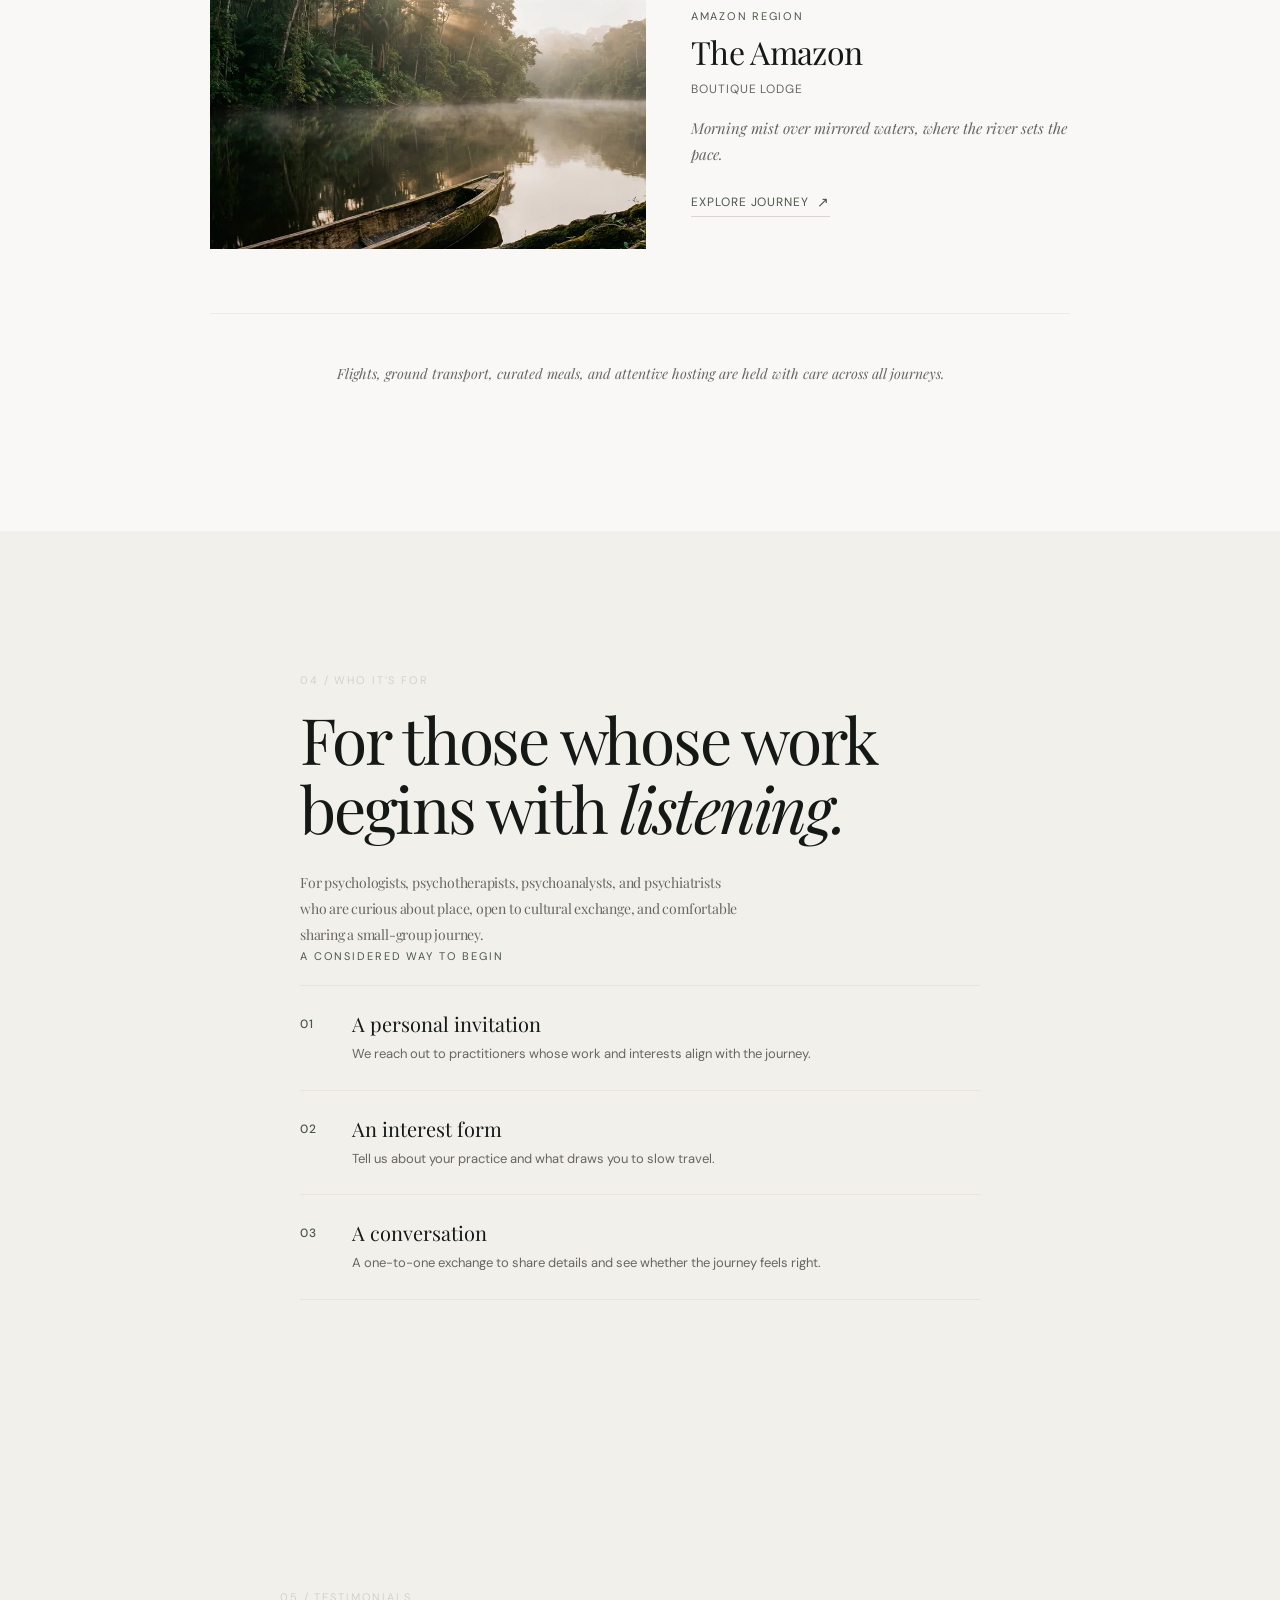
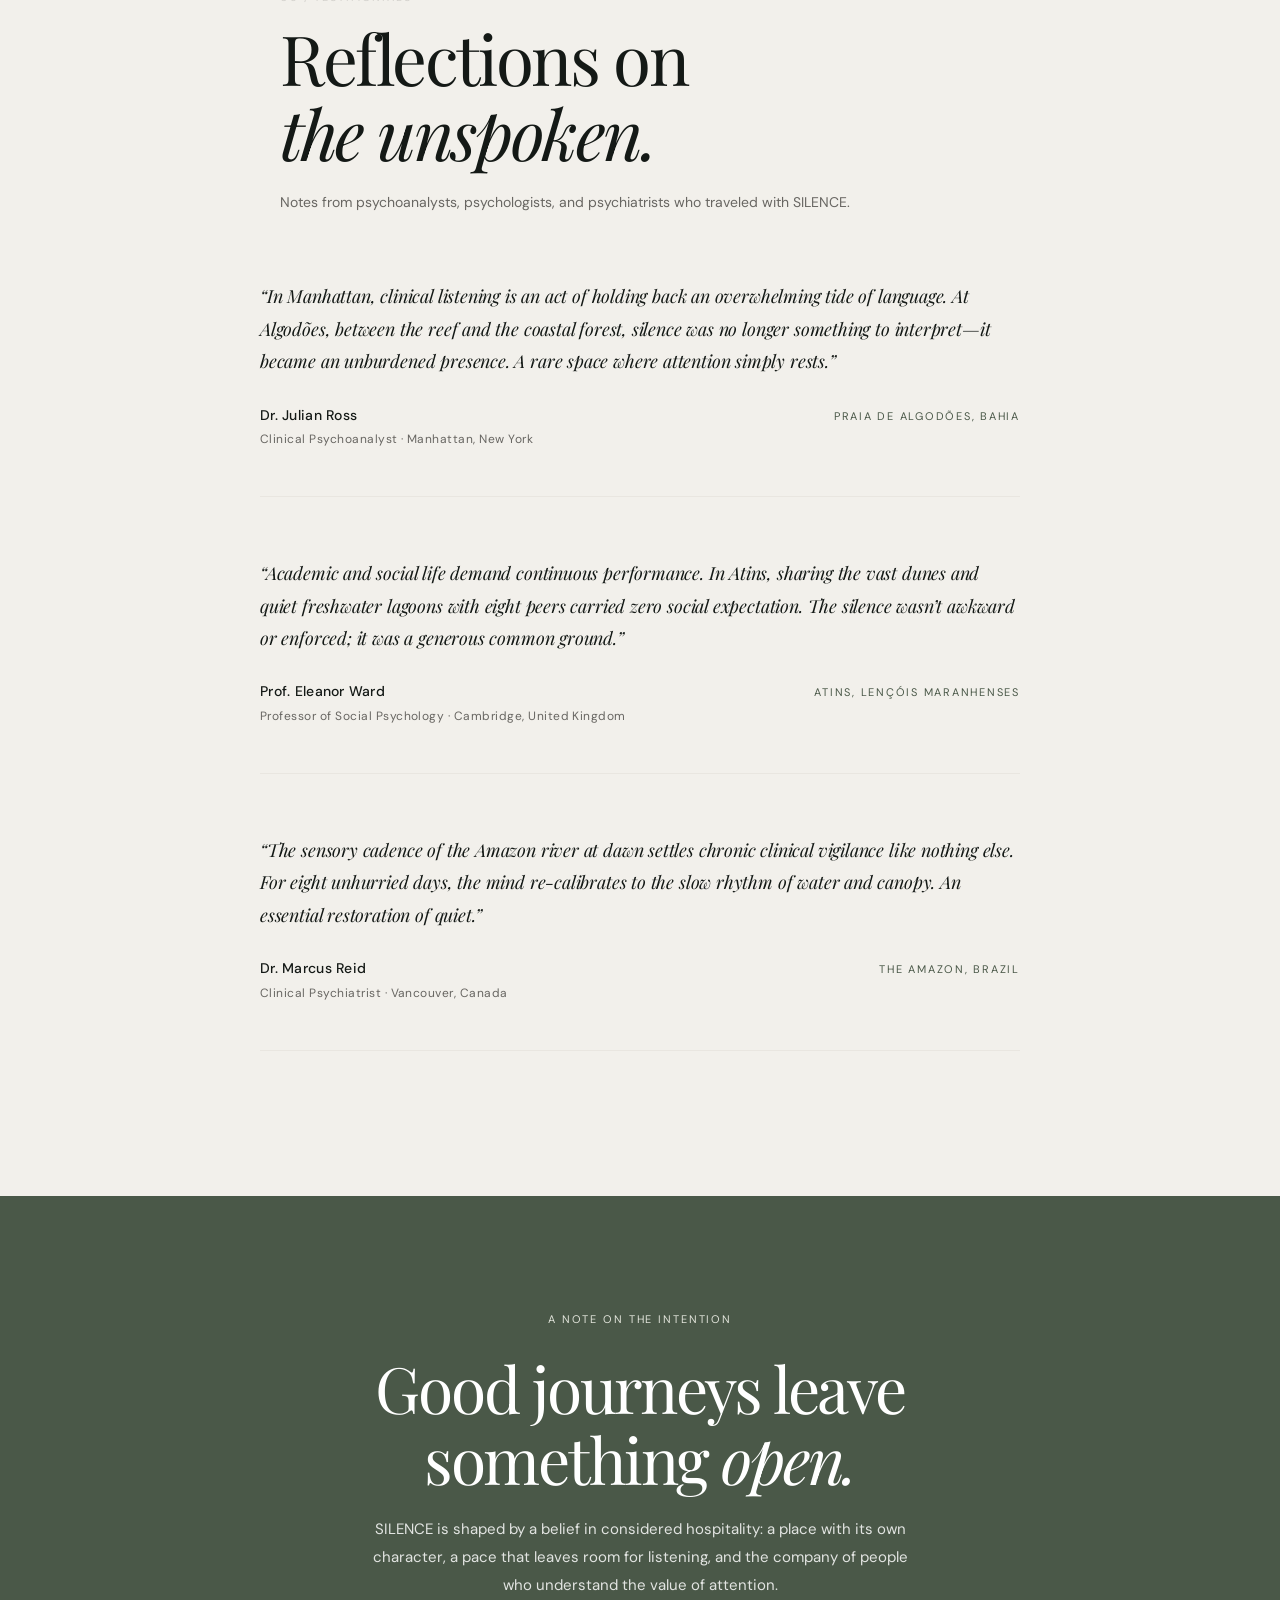
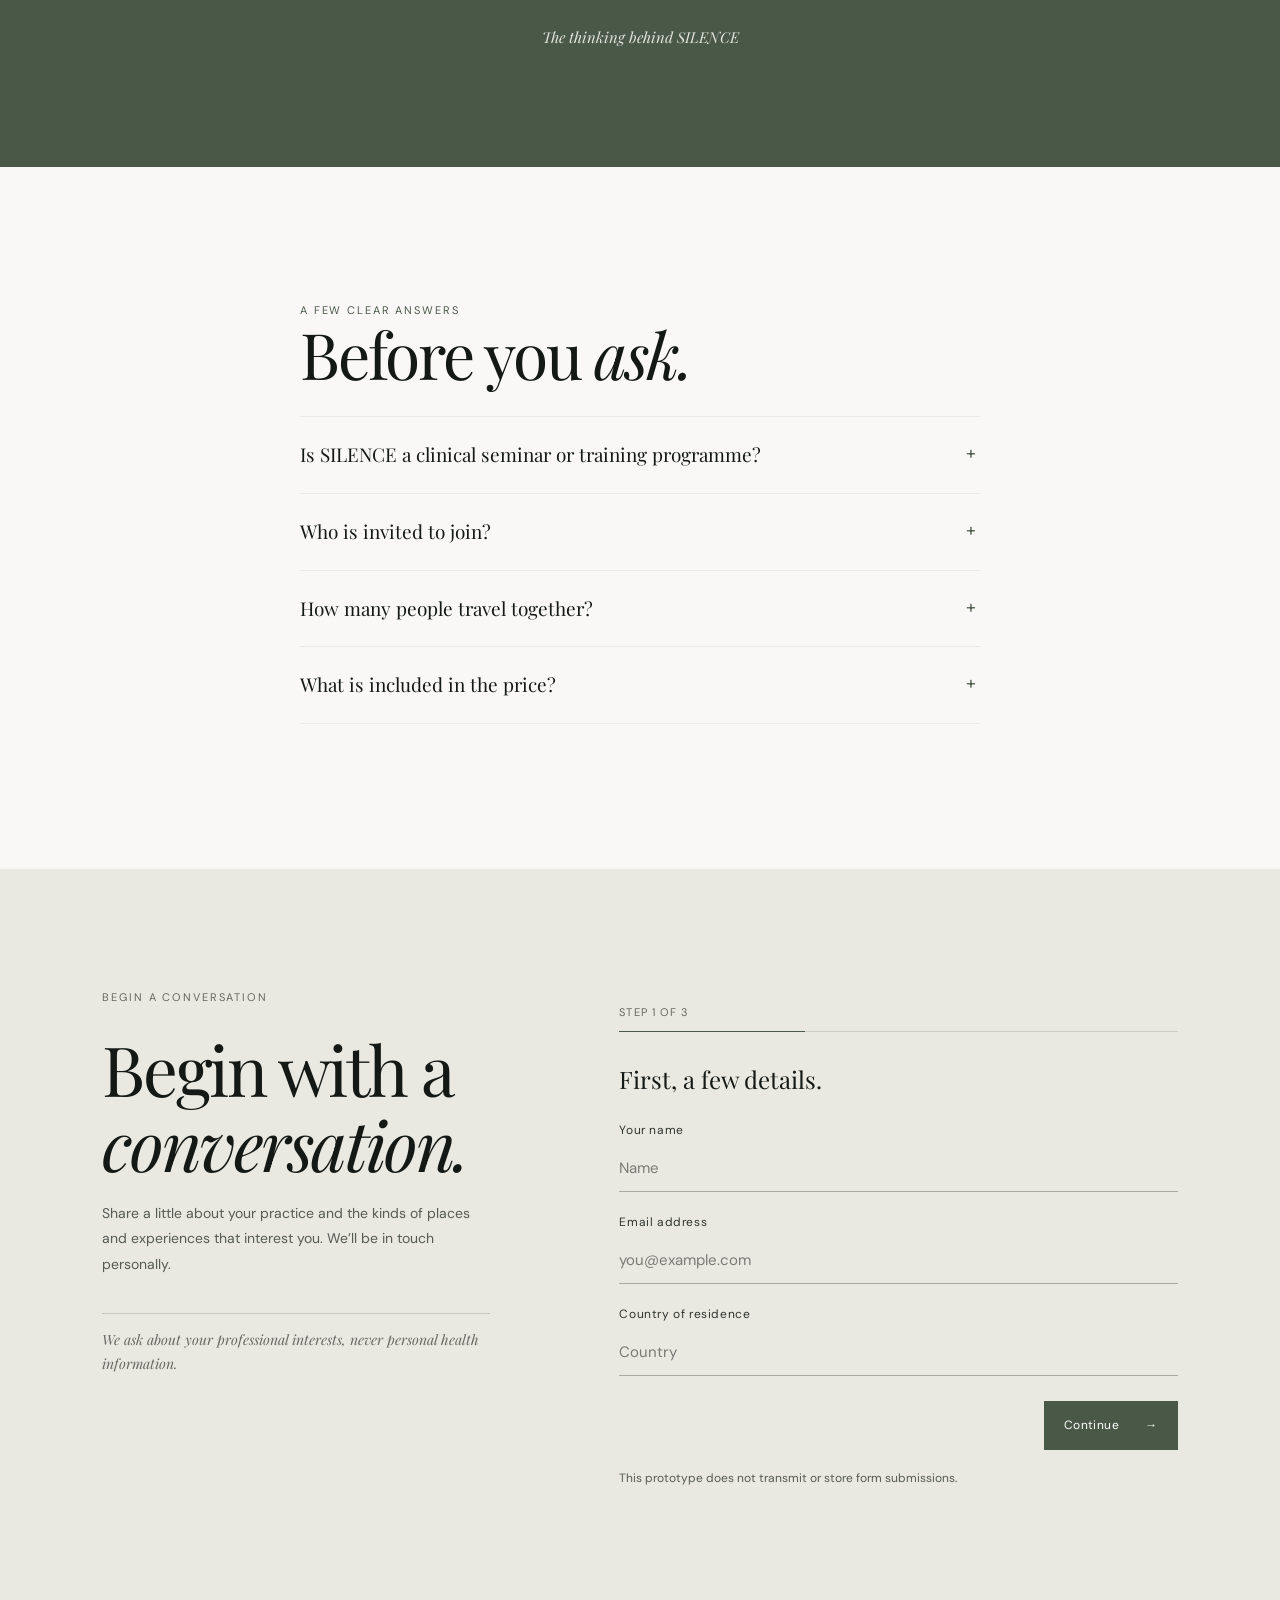
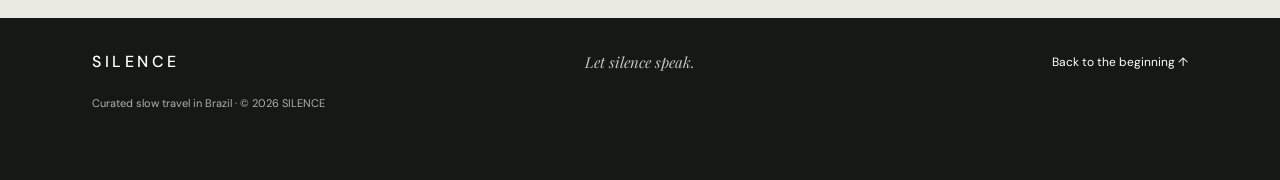
==== commit c30a9500: "feat(design): elevate quiet luxury, movie hero, and continuous storytelling - Unify top-center brand" ====
--- a/index.html
+++ b/index.html
@@ -61,13 +61,11 @@
         </span>
       </button>
       <nav class="site-nav" id="site-nav" aria-label="Main navigation">
-        <a class="nav-link" href="#philosophy">The philosophy</a>
-        <a class="nav-link" href="#experience">The experience</a>
+        <a class="nav-link" href="#philosophy">Experience</a>
         <a class="nav-link" href="#brazil">Brazil</a>
-        <a class="nav-link" href="#journeys">The journeys</a>
+        <a class="nav-link" href="#journeys">Journeys</a>
         <a class="nav-link" href="#for-you">Who it’s for</a>
-        <a class="nav-link" href="#been-there">I’ve been there</a>
-        <a class="nav-link" href="#faq">FAQ</a>
+        <a class="nav-link" href="#testimonials">Testimonials</a>
         <a class="nav-invitation" href="#invitation">
           Request an invitation <span aria-hidden="true">↗</span>
         </a>
@@ -87,24 +85,9 @@
             referrerpolicy="strict-origin-when-cross-origin"
           ></iframe>
         </div>
-        <a class="wordmark hero-wordmark" href="#home" aria-label="SILENCE home">SILENCE</a>
-        <div class="hero-copy">
-          <p class="eyebrow">Curated slow travel in Brazil</p>
-          <h1 id="hero-title">Experience<br />the <em>(un)spoken.</em></h1>
-          <p class="hero-description">
-            A boutique travel company creating curated, slow travel experiences
-            in Brazil for mental health professionals.
-          </p>
-          <a class="button button-light" href="#invitation">
-            Request an invitation <span aria-hidden="true">↗</span>
-          </a>
-          <p class="hero-tagline">Let silence speak.</p>
-        </div>
-        <div class="hero-pillars" aria-label="The SILENCE approach">
-          <span><b>01</b> Slow</span>
-          <span><b>02</b> Small</span>
-          <span><b>03</b> Brazil</span>
-          <span class="hero-place">One region at a time</span>
+        <div class="hero-brand">
+          <a class="wordmark hero-wordmark" href="#home" aria-label="SILENCE home">SILENCE</a>
+          <h1 class="hero-descriptor" id="hero-title">Curated slow travel in Brazil</h1>
         </div>
       </section>
 
@@ -115,126 +98,45 @@
       </section>
 
       <section class="philosophy section-shell" id="philosophy" aria-labelledby="philosophy-title">
-        <div class="section-aside">
-          <span class="section-number">01 / The philosophy</span>
-          <span class="aside-line"></span>
-        </div>
-        <div class="philosophy-content">
-          <p class="eyebrow">Stillness · Attunement · Untamed Nature · The (Un)spoken</p>
-          <h2 id="philosophy-title">
+        <div class="story-column">
+          <p class="section-number" data-scrolly>01 / Experience</p>
+          <p class="eyebrow story-eyebrow" data-scrolly>
+            Slow · Small · Brazil
+          </p>
+          <h2 id="philosophy-title" data-scrolly>
             The landscape asks<br />for no words. And<br />silence <em>emerges.</em>
           </h2>
-          <div class="philosophy-body">
-            <p class="body-lede">
-              In a life devoted to the weight of human words, silence is not an absence. It is the living presence of the unspoken.
-            </p>
-            <p>
-              We gather intimate circles of eight to ten practitioners in secluded sanctuaries of Brazil. Here, where the landscape asks nothing to be analyzed or diagnosed, the mind uncoils. The tide, the canopy, and the warm earth speak without language—leaving room for true silence to emerge. Conversation arises only when it wants to; stillness requires no defense.
-            </p>
-          </div>
-          <div class="not-list">
-            <p class="eyebrow">What SILENCE is not</p>
-            <p class="not-list-body">
-              Not a clinical seminar. Not a performative itinerary. Not a rush to consume sights. SILENCE is unhurried presence held with restraint—where words need no rehearsal, and silence is a shared sanctuary.
-            </p>
-          </div>
-        </div>
-      </section>
-
-      <section class="experience" id="experience" aria-labelledby="experience-title">
-        <div class="experience-heading section-shell">
-          <div>
-            <p class="section-number">02 / The experience</p>
-            <h2 id="experience-title">Days shaped by the elements.<br />Hours held in <em>silence.</em></h2>
-          </div>
-          <p class="experience-intro">
-            Eight to ten guests, seven nights, and a rhythm paced by silence. The boutique bases are chosen for their profound quietude; the itinerary is deliberately porous. We hold the perimeter—silence does the rest.
-          </p>
-        </div>
-
-        <div class="experience-layout section-shell">
-          <div class="timeline" aria-label="An outline of the eight-day journey">
-            <article class="timeline-entry">
-              <span class="timeline-marker">01</span>
-              <div class="timeline-content">
-                <p class="timeline-label">Day one · Arrival</p>
-                <h3>Cross into silence</h3>
-                <p class="timeline-description">
-                  Arrive into salt air, warm light, and open space. Lay down the professional vigilance, take off your shoes, and let the first evening settle in quiet presence.
-                </p>
-              </div>
-            </article>
-
-            <article class="timeline-entry timeline-open">
-              <span class="timeline-marker">02—07</span>
-              <div class="timeline-content">
-                <p class="timeline-label">Days two to seven · The open days</p>
-                <h3>Living in the unspoken</h3>
-                <p class="timeline-description">
-                  Mornings shaped by the tide pool or the slow mist over dark river water. Unhurried lunches of fresh local food shared without the pressure of speech. Subtle, optional invitations to walk or converse—and generous hours where silence is a natural companion.
-                </p>
-                <span class="open-time">
-                  Unscheduled hours are not empty time; they are the heart of the journey.
-                </span>
-              </div>
-            </article>
-
-            <article class="timeline-entry timeline-entry-last">
-              <span class="timeline-marker">08</span>
-              <div class="timeline-content">
-                <p class="timeline-label">Day eight · Departure</p>
-                <h3>Carry the quiet</h3>
-                <p class="timeline-description">
-                  A final contemplative breakfast beneath native trees. A slow, unhurried departure—returning to practice with an attuned pulse, anchored by the silence found in the landscape.
-                </p>
-              </div>
-            </article>
-          </div>
-
-          <aside class="journey-details" aria-label="Journey details">
-            <p class="experience-intro">
-              An unwavering rhythm of 8–10 guests across every boutique pousada and lodge in Brazil—where natural textures, local cuisine, and quiet hours frame every day.
-            </p>
-            <div class="detail-pair">
-              <span>Duration</span>
-              <strong>7 nights / 8 days</strong>
-            </div>
-            <div class="detail-pair">
-              <span>Group</span>
-              <strong>8–10 guests</strong>
-            </div>
-            <div class="detail-pair">
-              <span>Language</span>
-              <strong>English</strong>
-            </div>
-            <div class="included-block">
-              <p class="eyebrow">Included in the journey</p>
-              <ul>
-                <li>Seven nights in an intimate, architecturally considered boutique base</li>
-                <li>Curated daily meals celebrating seasonal Brazilian gastronomy</li>
-                <li>Private ground transfers and contemplative small-group excursions</li>
-                <li>Attentive, discreet hosting throughout the week</li>
-              </ul>
-            </div>
-            <div class="included-block">
-              <p class="eyebrow">Arranged separately</p>
-              <ul>
-                <li>International and domestic flights</li>
-                <li>Travel insurance and personal expenses</li>
-                <li>Any additional nights beyond the journey</li>
-              </ul>
-            </div>
-            <p class="details-note">
-              Ground transport, inclusions, and the meal plan are shared transparently before any booking is confirmed.
-            </p>
-          </aside>
+          <p class="story-lede" data-scrolly>
+            In a life devoted to the weight of human words, silence is not an
+            absence. It is the living presence of the unspoken.
+          </p>
+          <p class="story-text" data-scrolly>
+            We gather intimate circles of eight to ten practitioners in secluded
+            sanctuaries of Brazil. Here, where the landscape asks nothing to be
+            analyzed or diagnosed, the mind uncoils. The tide, the canopy, and the
+            warm earth speak without language—leaving room for true silence to
+            emerge. Conversation arises only when it wants to; stillness requires
+            no defense.
+          </p>
         </div>
       </section>
 
       <section class="brazil" id="brazil" aria-labelledby="brazil-title">
-        <h2 class="visually-hidden" id="brazil-title">
-          03 / Brazil, one place at a time
-        </h2>
+        <div class="brazil-heading story-column section-shell">
+          <p class="section-number" data-scrolly>02 / Brazil</p>
+          <h2 id="brazil-title" data-scrolly>
+            Where the tide<br /><em>slows the day.</em>
+          </h2>
+          <p class="story-lede" data-scrolly>
+            Brazil is not a backdrop; it is the presence that commands the pace.
+          </p>
+          <p class="story-text" data-scrolly>
+            From the warm coastal forest of Bahia to the wind-swept lagoons of
+            Maranhão and the mirrored currents of the Amazon, each SILENCE journey
+            stays with one region—leaving room to listen.
+          </p>
+        </div>
+
         <div
           class="brazil-image brazil-slider"
           id="brazil-slider"
@@ -258,18 +160,10 @@
                 decoding="async"
               />
               <figcaption class="brazil-copy">
-                <p class="brazil-overline">03 / Brazil · Atlantic Coast</p>
-                <p class="brazil-slide-title">
-                  Where the tide <em>slows the day.</em>
+                <p class="brazil-caption-place">Atlantic Coast · Bahia</p>
+                <p class="brazil-caption-text">
+                  Warm light through coastal forest, salt air, and room to listen.
                 </p>
-                <p class="brazil-body">
-                  Warm light through coastal forest, salt air, and room to
-                  listen.
-                </p>
-                <a class="brazil-link" href="#journeys">
-                  Explore the journeys
-                  <span class="text-link-arrow" aria-hidden="true">↗</span>
-                </a>
               </figcaption>
             </figure>
 
@@ -288,18 +182,10 @@
                 decoding="async"
               />
               <figcaption class="brazil-copy">
-                <p class="brazil-overline">03 / Brazil · Dunes &amp; Lagoons</p>
-                <p class="brazil-slide-title">
-                  Open horizons, <em>still water.</em>
+                <p class="brazil-caption-place">Dunes &amp; Lagoons · Lençóis Maranhenses</p>
+                <p class="brazil-caption-text">
+                  Wind-carved white sand and clear rainwater under an unhurried sky.
                 </p>
-                <p class="brazil-body">
-                  Wind-carved white sand and clear rainwater under an unhurried
-                  sky.
-                </p>
-                <a class="brazil-link" href="#journeys">
-                  Explore the journeys
-                  <span class="text-link-arrow" aria-hidden="true">↗</span>
-                </a>
               </figcaption>
             </figure>
 
@@ -318,18 +204,10 @@
                 decoding="async"
               />
               <figcaption class="brazil-copy">
-                <p class="brazil-overline">03 / Brazil · Forest &amp; River</p>
-                <p class="brazil-slide-title">
-                  The current <em>sets the pace.</em>
+                <p class="brazil-caption-place">Forest &amp; River · The Amazon</p>
+                <p class="brazil-caption-text">
+                  Morning mist over mirrored waters, where silence is the deepest presence.
                 </p>
-                <p class="brazil-body">
-                  Morning mist over mirrored waters, where silence is the
-                  deepest presence.
-                </p>
-                <a class="brazil-link" href="#journeys">
-                  Explore the journeys
-                  <span class="text-link-arrow" aria-hidden="true">↗</span>
-                </a>
               </figcaption>
             </figure>
           </div>
@@ -386,17 +264,20 @@
       </section>
 
       <section class="journeys section-shell" id="journeys" aria-labelledby="journeys-title">
-        <div class="journeys-heading">
-          <p class="section-number">04 / The journeys</p>
-          <h2 id="journeys-title">Three places,<br />one pace.</h2>
-          <p class="journeys-intro">
-            Each SILENCE journey stays with one region — a considered base, a
-            small group, and unhurried days. Distinct regions of Brazil, each
-            with its own character.
-          </p>
-        </div>
-
-        <div class="journeys-grid" id="journeys-grid">
+        <div class="journeys-heading story-column">
+          <p class="section-number" data-scrolly>03 / Journeys</p>
+          <h2 id="journeys-title" data-scrolly>
+            Three places, one pace.<br /><em>Seven nights held in silence.</em>
+          </h2>
+          <p class="journeys-intro" data-scrolly>
+            Eight to ten guests, seven nights, and days paced by the elements.
+            Each SILENCE journey stays with one region—a considered boutique base,
+            local dining, and generous unscheduled hours where silence is the heart
+            of the experience.
+          </p>
+        </div>
+
+        <div class="journeys-flow" id="journeys-grid" data-scrolly-children>
           <article
             class="journey-card journey-card-flagship"
             tabindex="0"
@@ -422,7 +303,7 @@
               </p>
               <span class="journey-expand-hint">
                 <span>Explore journey</span>
-                <span class="journey-expand-icon" aria-hidden="true">+</span>
+                <span class="journey-expand-icon" aria-hidden="true">↗</span>
               </span>
             </div>
           </article>
@@ -452,7 +333,7 @@
               </p>
               <span class="journey-expand-hint">
                 <span>Explore journey</span>
-                <span class="journey-expand-icon" aria-hidden="true">+</span>
+                <span class="journey-expand-icon" aria-hidden="true">↗</span>
               </span>
             </div>
           </article>
@@ -482,7 +363,7 @@
               </p>
               <span class="journey-expand-hint">
                 <span>Explore journey</span>
-                <span class="journey-expand-icon" aria-hidden="true">+</span>
+                <span class="journey-expand-icon" aria-hidden="true">↗</span>
               </span>
             </div>
           </article>
@@ -503,7 +384,7 @@
               <p class="journey-axiom" data-field="axiom"></p>
               <span class="journey-expand-hint">
                 <span>Explore journey</span>
-                <span class="journey-expand-icon" aria-hidden="true">+</span>
+                <span class="journey-expand-icon" aria-hidden="true">↗</span>
               </span>
             </div>
           </article>
@@ -571,21 +452,25 @@
             </div>
           </article>
         </div>
+
+        <p class="journeys-note" data-scrolly>
+          Flights, ground transport, curated meals, and attentive hosting are held with care across all journeys.
+        </p>
       </section>
 
       <section class="audience section-shell" id="for-you" aria-labelledby="audience-title">
-        <div class="audience-heading">
-          <p class="section-number">05 / Who it’s for</p>
-          <h2 id="audience-title">
+        <div class="audience-heading story-column">
+          <p class="section-number" data-scrolly>04 / Who it’s for</p>
+          <h2 id="audience-title" data-scrolly>
             For those whose work<br />begins with <em>listening.</em>
           </h2>
-          <p class="audience-intro">
+          <p class="audience-intro story-lede" data-scrolly>
             For psychologists, psychotherapists, psychoanalysts, and
             psychiatrists who are curious about place, open to cultural
             exchange, and comfortable sharing a small-group journey.
           </p>
         </div>
-        <div class="selection">
+        <div class="selection story-column" data-scrolly>
           <p class="eyebrow">A considered way to begin</p>
           <ol>
             <li>
@@ -621,30 +506,15 @@
         </div>
       </section>
 
-      <section class="founder" aria-labelledby="founder-title">
-        <div class="founder-inner">
-          <p class="eyebrow">A note on the intention</p>
-          <h2 id="founder-title">
-            Good journeys leave<br />something <em>open.</em>
-          </h2>
-          <p class="founder-body">
-            SILENCE is shaped by a belief in considered hospitality: a place
-            with its own character, a pace that leaves room for listening, and
-            the company of people who understand the value of attention.
-          </p>
-          <span class="founder-signature">The thinking behind SILENCE</span>
-        </div>
-      </section>
-
-      <section class="testimonials section-shell" id="been-there" aria-labelledby="testimonials-title">
-        <div class="testimonials-heading">
-          <p class="section-number">06 / I’ve been there</p>
-          <h2 id="testimonials-title">Reflections on<br /><em>the unspoken.</em></h2>
-          <p class="testimonials-intro">
+      <section class="testimonials section-shell" id="testimonials" aria-labelledby="testimonials-title">
+        <div class="testimonials-heading story-column">
+          <p class="section-number" data-scrolly>05 / Testimonials</p>
+          <h2 id="testimonials-title" data-scrolly>Reflections on<br /><em>the unspoken.</em></h2>
+          <p class="testimonials-intro" data-scrolly>
             Notes from psychoanalysts, psychologists, and psychiatrists who traveled with SILENCE.
           </p>
         </div>
-        <div class="testimonials-grid" id="testimonials-grid">
+        <div class="testimonials-flow" id="testimonials-grid" data-scrolly-children>
           <article class="testimonial-card" data-id="julian-ross">
             <blockquote class="testimonial-body">
               <p class="testimonial-quote">
@@ -690,17 +560,35 @@
         </div>
       </section>
 
+      <section class="founder" aria-labelledby="founder-title">
+        <div class="founder-inner story-column" data-scrolly>
+          <p class="eyebrow">A note on the intention</p>
+          <h2 id="founder-title">
+            Good journeys leave<br />something <em>open.</em>
+          </h2>
+          <p class="founder-body">
+            SILENCE is shaped by a belief in considered hospitality: a place
+            with its own character, a pace that leaves room for listening, and
+            the company of people who understand the value of attention.
+          </p>
+          <span class="founder-signature">The thinking behind SILENCE</span>
+        </div>
+      </section>
+
       <section class="faq section-shell" id="faq" aria-labelledby="faq-title">
-        <div class="faq-heading">
-          <p class="section-number">07 / A few clear answers</p>
-          <h2 id="faq-title">Before you <em>ask.</em></h2>
-        </div>
-        <div class="faq-list">
+        <div class="faq-heading story-column">
+          <p class="eyebrow" data-scrolly>A few clear answers</p>
+          <h2 id="faq-title" data-scrolly>Before you <em>ask.</em></h2>
+        </div>
+        <div class="faq-list story-column" data-scrolly>
           <details>
-            <summary>Is SILENCE a professional training programme?</summary>
+            <summary>Is SILENCE a clinical seminar or training programme?</summary>
             <p>
-              No. SILENCE is a curated travel experience. There are no lectures,
-              clinical sessions, or continuing education credits.
+              No. SILENCE is not a clinical seminar, training programme, or
+              performative itinerary—there are no lectures, clinical sessions,
+              or continuing education credits. It is an unhurried travel
+              experience held with restraint, where words need no rehearsal and
+              silence is a shared sanctuary.
             </p>
           </details>
           <details>
@@ -715,16 +603,9 @@
             <p>Each journey is designed for a group of eight to ten guests.</p>
           </details>
           <details>
-            <summary>How much of the day is planned?</summary>
-            <p>
-              Very little. There are optional moments to gather, alongside
-              generous unscheduled time. Joining an activity is always a choice.
-            </p>
-          </details>
-          <details>
             <summary>What is included in the price?</summary>
             <p>
-              The full meal plan, ground transport, and inclusions are shared
+              Flights, ground transport, the full meal plan, and attentive hosting are shared
               transparently with each invitation before a booking is confirmed.
             </p>
           </details>
@@ -733,13 +614,13 @@
 
       <section class="invitation" id="invitation" aria-labelledby="invitation-title">
         <div class="invitation-intro">
-          <p class="section-number">08 / Request an invitation</p>
-          <h2 id="invitation-title">Begin with a<br /><em>conversation.</em></h2>
-          <p class="invitation-body">
+          <p class="section-number" data-scrolly>Begin a conversation</p>
+          <h2 id="invitation-title" data-scrolly>Begin with a<br /><em>conversation.</em></h2>
+          <p class="invitation-body" data-scrolly>
             Share a little about your practice and the kinds of places and
             experiences that interest you. We’ll be in touch personally.
           </p>
-          <p class="privacy-note">
+          <p class="privacy-note" data-scrolly>
             We ask about your professional interests, never personal health
             information.
           </p>
--- a/styles.css
+++ b/styles.css
@@ -190,7 +190,7 @@
   .site-header {
     position: absolute;
     z-index: 15;
-    top: var(--hero-header-top, calc(100svh - 114px));
+    top: var(--hero-header-top, calc(100svh - 74px));
     right: 0;
     left: 0;
     display: flex;
@@ -199,10 +199,11 @@
     min-height: 74px;
     padding: 0 7.2%;
     color: white;
-    background: rgb(20 25 22 / 36%);
-    border-top: 1px solid rgb(255 255 255 / 18%);
+    background: rgb(20 25 22 / 12%);
+    border-top: 1px solid rgb(255 255 255 / 6%);
     border-bottom: 0;
-    backdrop-filter: blur(8px);
+    box-shadow: 0 -4px 20px rgb(20 25 22 / 14%);
+    backdrop-filter: blur(6px);
     transition:
       background-color var(--transition-fast),
       color var(--transition-fast),
@@ -233,9 +234,10 @@
     position: relative;
     display: flex;
     flex-direction: column;
-    justify-content: center;
-    min-height: calc(100svh - 40px);
-    padding: 110px 7.2% 115px;
+    align-items: center;
+    justify-content: flex-end;
+    min-height: 100svh;
+    padding: 110px 7.2% clamp(110px, 15vh, 150px);
     overflow: hidden;
     color: white;
     background: var(--ink);
@@ -252,21 +254,27 @@
     background: var(--paper-warm);
   }
 
+  .story-column {
+    max-width: 680px;
+    margin-left: auto;
+    margin-right: auto;
+  }
+
   .philosophy {
-    display: grid;
-    grid-template-columns: 0.75fr 1.25fr;
-    gap: 8%;
+    display: block;
     padding-top: 145px;
     padding-bottom: 157px;
   }
 
-  .experience {
-    padding: 128px 0 135px;
-    background: var(--paper-warm);
-  }
-
   .brazil {
+    display: block;
     width: 100%;
+    padding-top: 135px;
+    background: var(--paper);
+  }
+
+  .brazil-heading {
+    margin-bottom: 56px;
   }
 
   .journeys {
@@ -275,9 +283,7 @@
   }
 
   .audience {
-    display: grid;
-    grid-template-columns: 0.94fr 1.06fr;
-    gap: 12%;
+    display: block;
     padding-top: 131px;
     padding-bottom: 144px;
     background: var(--paper-warm);
@@ -297,9 +303,7 @@
   }
 
   .faq {
-    display: grid;
-    grid-template-columns: 0.75fr 1.25fr;
-    gap: 12%;
+    display: block;
     padding-top: 135px;
     padding-bottom: 145px;
   }
@@ -365,13 +369,38 @@
     display: inline-block;
   }
 
-  .hero-wordmark {
+  .hero-brand {
     position: absolute;
     z-index: 6;
-    top: 34px;
-    left: 7.2%;
+    top: clamp(34px, 5vh, 48px);
+    left: 50%;
+    transform: translateX(-50%);
+    display: flex;
+    flex-direction: column;
+    align-items: center;
+    gap: 8px;
+    width: max-content;
+    max-width: 90vw;
+    text-align: center;
+    pointer-events: none;
+  }
+
+  .hero-brand a {
+    pointer-events: auto;
+  }
+
+  .hero-wordmark {
+    color: rgb(255 255 255 / 95%);
+    font-size: clamp(1.125rem, 1.6vw, 1.3125rem);
+    font-weight: 500;
+    letter-spacing: 0.32em;
+    transition: color var(--transition-fast);
+  }
+
+  .hero-wordmark:hover {
     color: white;
   }
+
 
   .site-nav {
     display: flex;
@@ -474,70 +503,23 @@
   .hero::after {
     position: absolute;
     inset: 0;
-    background: linear-gradient(100deg, rgb(20 25 22 / 62%), rgb(20 25 22 / 22%));
+    background: linear-gradient(180deg, rgb(20 25 22 / 38%) 0%, rgb(20 25 22 / 12%) 28%, rgb(20 25 22 / 12%) 72%, rgb(20 25 22 / 48%) 100%);
     content: "";
   }
 
-  .hero-copy {
-    position: relative;
-    z-index: 1;
-    max-width: 620px;
-  }
-
-  .hero h1 {
-    margin: 28px 0 25px;
-    font-size: clamp(3.5rem, 7.4vw, 6.5rem);
-    line-height: 1;
-  }
-
-  .hero-description {
-    max-width: 420px;
-    margin-bottom: 27px;
-    color: rgb(255 255 255 / 82%);
-    font-size: 0.9375rem;
-    line-height: 1.85;
-  }
-
-  .hero .eyebrow {
-    color: rgb(255 255 255 / 70%);
-  }
-
-  .hero-tagline {
-    margin: 22px 0 0;
-    color: rgb(255 255 255 / 72%);
-    font: italic 0.9375rem var(--serif);
-  }
-
-  .hero-pillars {
-    position: fixed;
-    z-index: 12;
-    right: 0;
-    bottom: 0;
-    left: 0;
-    display: flex;
-    align-items: center;
-    gap: 34px;
-    min-height: 40px;
-    padding: 0 7.2%;
-    background: rgb(20 25 22 / 86%);
-    border-top: 1px solid rgb(255 255 255 / 16%);
-    color: rgb(255 255 255 / 82%);
-    font-size: 0.6875rem;
-    letter-spacing: 0.1em;
-    text-transform: uppercase;
-    backdrop-filter: blur(8px);
-  }
-
-  .hero-pillars b {
-    margin-right: 7px;
-    color: white;
+  .hero-descriptor {
+    margin: 0;
+    color: rgb(255 255 255 / 64%);
+    font-family: var(--sans);
     font-size: 0.625rem;
     font-weight: 400;
-  }
-
-  .hero-place {
-    margin-left: auto;
-  }
+    line-height: 1.5;
+    letter-spacing: 0.22em;
+    text-align: center;
+    text-transform: uppercase;
+    text-shadow: 0 1px 16px rgb(0 0 0 / 20%);
+  }
+
 
   /* Buttons & Links */
   .button {
@@ -624,17 +606,14 @@
     color: var(--earth);
   }
 
-  /* Philosophy */
-  .section-aside {
-    padding-top: 10px;
-  }
-
-  .philosophy-content > .eyebrow {
+  /* Philosophy & Continuous Storytelling */
+  .story-eyebrow {
     margin-bottom: 20px;
+    color: var(--green);
   }
 
   .philosophy h2,
-  .experience h2,
+  .brazil h2,
   .audience h2,
   .faq h2,
   .testimonials h2,
@@ -644,203 +623,26 @@
     line-height: 1.08;
   }
 
-  .philosophy-body {
-    display: grid;
-    grid-template-columns: 0.9fr 1.1fr;
-    gap: 9%;
-    max-width: 720px;
-  }
-
-  .philosophy-body p {
+  .story-lede {
+    margin-bottom: 24px;
+    color: var(--ink);
+    font: 400 1.25rem / 1.6 var(--serif);
+    letter-spacing: -0.015em;
+  }
+
+  .story-text {
     margin-bottom: 0;
     color: var(--muted);
-    font-size: 0.875rem;
-    line-height: 1.85;
-  }
-
-  .philosophy-body .body-lede {
-    color: var(--ink);
-    font: 400 1.1875rem/1.6 var(--serif);
-  }
-
-  .not-list {
-    display: grid;
-    grid-template-columns: 0.9fr 1.1fr;
-    gap: 9%;
-    max-width: 660px;
-    margin-top: 73px;
-    padding-top: 19px;
-    border-top: 1px solid var(--line);
-  }
-
-  .not-list-body {
-    margin-bottom: 0;
-    color: var(--muted);
-    font-size: 0.8125rem;
-    line-height: 1.85;
-  }
-
-  /* Experience */
-  .experience-heading {
-    display: flex;
-    align-items: end;
-    justify-content: space-between;
-    gap: 70px;
-  }
-
-  .experience-heading .section-number,
+    font-size: 0.9375rem;
+    line-height: 1.9;
+  }
+
+
+  .brazil-heading .section-number,
   .audience-heading .section-number,
   .faq-heading .section-number,
   .testimonials-heading .section-number {
     margin-bottom: 24px;
-  }
-
-  .experience h2 {
-    margin-bottom: 0;
-  }
-
-  .experience-intro {
-    max-width: 360px;
-    margin: 0 0 6px;
-    color: var(--muted);
-    font-size: 0.875rem;
-    line-height: 1.85;
-  }
-
-  .experience-layout {
-    display: grid;
-    grid-template-columns: 1.1fr 0.72fr;
-    gap: 13%;
-    margin-top: 74px;
-  }
-
-  .timeline {
-    position: relative;
-  }
-
-  .timeline::before {
-    position: absolute;
-    top: 15px;
-    bottom: 25px;
-    left: 22px;
-    width: 1px;
-    background: var(--line);
-    content: "";
-  }
-
-  .timeline-entry {
-    position: relative;
-    display: grid;
-    grid-template-columns: 46px 1fr;
-    gap: 20px;
-    padding: 0 0 42px;
-  }
-
-  .timeline-entry-last {
-    padding-bottom: 0;
-  }
-
-  .timeline-marker {
-    position: relative;
-    z-index: 1;
-    display: grid;
-    place-items: center;
-    width: 45px;
-    min-height: 45px;
-    border: 1px solid var(--earth);
-    border-radius: 50%;
-    color: var(--green);
-    background: var(--paper-warm);
-    font-size: 0.6875rem;
-    letter-spacing: 0.04em;
-  }
-
-  .timeline-content {
-    padding: 4px 0 0;
-  }
-
-  .timeline-label {
-    margin-bottom: 8px;
-    color: var(--green);
-    font-size: 0.6875rem;
-    letter-spacing: 0.14em;
-    text-transform: uppercase;
-  }
-
-  .timeline-entry h3 {
-    margin-bottom: 7px;
-    font: 400 1.375rem var(--serif);
-  }
-
-  .timeline-description {
-    max-width: 440px;
-    margin-bottom: 0;
-    color: var(--muted);
-    font-size: 0.875rem;
-    line-height: 1.8;
-  }
-
-  .timeline-open {
-    padding-bottom: 51px;
-  }
-
-  .open-time {
-    display: inline-block;
-    margin-top: 16px;
-    padding-top: 8px;
-    border-top: 1px solid var(--line);
-    color: var(--green);
-    font: italic 0.875rem var(--serif);
-  }
-
-  .journey-details {
-    padding-top: 2px;
-  }
-
-  .detail-pair {
-    display: flex;
-    justify-content: space-between;
-    gap: 15px;
-    padding: 12px 0;
-    border-bottom: 1px solid var(--line);
-    font-size: 0.8125rem;
-  }
-
-  .detail-pair span {
-    color: var(--muted);
-  }
-
-  .detail-pair strong {
-    font-weight: 500;
-    text-align: right;
-  }
-
-  .included-block {
-    margin-top: 29px;
-  }
-
-  .included-block .eyebrow {
-    margin-bottom: 12px;
-    font-size: 0.6875rem;
-  }
-
-  .included-block ul {
-    margin: 0;
-    padding: 0 0 0 15px;
-    color: var(--muted);
-    font-size: 0.8125rem;
-    line-height: 1.8;
-  }
-
-  .included-block li {
-    margin-bottom: 5px;
-    padding-left: 3px;
-  }
-
-  .details-note {
-    margin: 18px 0 0;
-    color: var(--muted);
-    font: italic 0.8125rem/1.8 var(--serif);
   }
 
   /* Brazil (Contemplative Nature & Slideshow) */
@@ -954,9 +756,27 @@
     max-width: 380px;
     padding: 22px 26px;
     color: rgb(249 248 246 / 92%);
-    background: rgb(20 25 22 / 34%);
-    border: 1px solid rgb(255 255 255 / 14%);
+    background: rgb(20 25 22 / 12%);
+    border: 1px solid rgb(255 255 255 / 6%);
+    box-shadow:
+      0 8px 30px rgb(20 25 22 / 16%),
+      inset 0 1px 0 rgb(255 255 255 / 8%);
     backdrop-filter: blur(6px);
+  }
+
+  .brazil-caption-place {
+    margin: 0 0 6px;
+    color: var(--text-on-green);
+    font-size: 0.6875rem;
+    line-height: 1.5;
+    letter-spacing: 0.16em;
+    text-transform: uppercase;
+  }
+
+  .brazil-caption-text {
+    margin: 0;
+    color: rgb(249 248 246 / 88%);
+    font: italic 0.875rem / 1.6 var(--serif);
   }
 
   .brazil-overline {
@@ -1023,44 +843,63 @@
     line-height: 1.85;
   }
 
-  .journeys-grid {
-    display: grid;
-    grid-template-columns: repeat(3, 1fr);
-    align-items: stretch;
-    gap: 26px;
-    margin-top: 62px;
-  }
-
-  .journey-card {
+  .journeys-grid,
+  .journeys-flow {
     display: flex;
     flex-direction: column;
-    background: var(--paper);
-    border: 1px solid var(--line);
+    gap: 72px;
+    max-width: 860px;
+    margin: 68px auto 0;
+  }
+
+  .journeys-flow .journey-card {
+    display: grid;
+    grid-template-columns: 1.15fr 1fr;
+    gap: clamp(24px, 3.5vw, 48px);
+    align-items: center;
+    padding-bottom: 64px;
+    background: transparent;
+    border: 0;
+    border-bottom: 1px solid rgb(217 214 208 / 45%);
     cursor: pointer;
     user-select: none;
-    transition:
-      transform var(--transition-fast),
-      border-color var(--transition-fast),
-      box-shadow var(--transition-fast);
-  }
-
-  .journey-card:hover,
-  .journey-card:focus-visible {
-    border-color: var(--green);
-    transform: translateY(-2px);
-    box-shadow: 0 12px 28px rgb(20 25 22 / 6%);
-  }
-
-  .journey-card-flagship {
-    border-color: var(--green);
-  }
-
-  .journey-image {
-    height: 220px;
-  }
-
-  .journey-image img {
+    transition: border-color var(--transition-slow);
+  }
+
+  .journeys-flow .journey-card:hover,
+  .journeys-flow .journey-card:focus-visible {
+    border-bottom-color: var(--green);
+  }
+
+  .journeys-flow .journey-image {
+    position: relative;
+    width: 100%;
+    aspect-ratio: 16 / 10;
+    min-height: 260px;
+    overflow: hidden;
+    background: var(--paper-warm);
+  }
+
+  .journeys-flow .journey-image img {
+    position: absolute;
+    inset: 0;
+    width: 100%;
     height: 100%;
+    object-fit: cover;
+    transition: filter var(--transition-slow);
+  }
+
+  .journeys-flow .journey-card:hover .journey-image img,
+  .journeys-flow .journey-card:focus-visible .journey-image img {
+    filter: brightness(1.03);
+  }
+
+  .journeys-note {
+    max-width: 680px;
+    margin: 48px auto 0;
+    text-align: center;
+    color: var(--muted);
+    font: italic 0.875rem / 1.75 var(--serif);
   }
 
   .journey-image-placeholder {
@@ -1071,56 +910,71 @@
     display: flex;
     flex: 1;
     flex-direction: column;
-    padding: 24px 22px 27px;
+    justify-content: center;
+    padding: 0;
   }
 
   .journey-body .eyebrow {
-    margin-bottom: 9px;
+    margin-bottom: 8px;
     color: var(--green);
+    font-size: 0.6875rem;
+    letter-spacing: 0.16em;
+    text-transform: uppercase;
   }
 
   .journey-body h3 {
-    margin: 0 0 5px;
-    font: 400 1.6875rem/1.15 var(--serif);
+    margin: 0 0 8px;
+    color: var(--ink);
+    font: 400 clamp(1.75rem, 2.5vw, 2.125rem) / 1.15 var(--serif);
     letter-spacing: -0.02em;
   }
 
   .journey-region {
-    margin: 0 0 15px;
-    color: var(--green);
+    margin: 0 0 16px;
+    color: var(--muted);
     font-size: 0.75rem;
-    letter-spacing: 0.05em;
+    letter-spacing: 0.08em;
+    text-transform: uppercase;
   }
 
   .journey-axiom {
     flex: 1;
-    margin: 0 0 20px;
+    margin: 0 0 24px;
     color: var(--muted);
-    font: italic 0.875rem/1.7 var(--serif);
+    font: italic 0.9375rem / 1.75 var(--serif);
   }
 
   .journey-expand-hint {
     display: inline-flex;
     align-items: center;
-    justify-content: space-between;
     gap: 8px;
-    margin-top: auto;
-    padding-top: 14px;
-    border-top: 1px solid var(--line);
+    width: fit-content;
+    padding-bottom: 4px;
+    border-bottom: 1px solid var(--line);
     color: var(--green);
     font-size: 0.75rem;
     letter-spacing: 0.08em;
     text-transform: uppercase;
+    transition:
+      border-color var(--transition-fast),
+      color var(--transition-fast);
+  }
+
+  .journeys-flow .journey-card:hover .journey-expand-hint,
+  .journeys-flow .journey-card:focus-visible .journey-expand-hint {
+    color: var(--ink);
+    border-bottom-color: var(--green);
   }
 
   .journey-expand-icon {
-    font-size: 1rem;
+    font-size: 0.875rem;
     line-height: 1;
     transition: transform var(--transition-fast);
   }
 
-  .journey-card:hover .journey-expand-icon {
-    transform: scale(1.2);
+  .journeys-flow .journey-card:hover .journey-expand-icon,
+  .journeys-flow .journey-card:focus-visible .journey-expand-icon {
+    transform: translate(2px, -2px);
   }
 
   /* Journey Dossier Modal (Framed Overlay) */
@@ -1206,14 +1060,14 @@
     margin: 0;
     padding: 20px 24px;
     background: var(--paper);
-    border-top: 1px solid var(--line);
+    border-top: 1px solid rgb(217 214 208 / 45%);
   }
 
   .dossier-meta-item dt {
     margin-bottom: 4px;
-    color: var(--muted);
+    color: var(--green);
     font-size: 0.6875rem;
-    letter-spacing: 0.1em;
+    letter-spacing: 0.16em;
     text-transform: uppercase;
   }
 
@@ -1350,21 +1204,23 @@
     margin: 0;
     padding: 0;
     list-style: none;
-    border-top: 1px solid var(--line);
+    border-top: 1px solid rgb(217 214 208 / 45%);
   }
 
   .selection li {
     display: grid;
     grid-template-columns: 35px 1fr;
     gap: 17px;
-    padding: 19px 0;
-    border-bottom: 1px solid var(--line);
+    padding: 24px 0;
+    border-bottom: 1px solid rgb(217 214 208 / 45%);
   }
 
   .selection li > span {
     padding-top: 4px;
     color: var(--green);
     font-size: 0.75rem;
+    letter-spacing: 0.12em;
+    font-weight: 500;
   }
 
   .selection h3 {
@@ -1430,28 +1286,27 @@
     line-height: 1.85;
   }
 
-  .testimonials-grid {
-    display: grid;
-    grid-template-columns: repeat(3, 1fr);
-    align-items: stretch;
-    gap: 28px;
-    margin-top: 64px;
+  .testimonials-grid,
+  .testimonials-flow {
+    display: flex;
+    flex-direction: column;
+    gap: 60px;
+    max-width: 760px;
+    margin: 64px auto 0;
   }
 
   .testimonial-card {
     display: flex;
     flex-direction: column;
-    padding: 38px 32px 34px;
-    background: var(--paper);
-    border: 1px solid var(--line);
-    transition:
-      border-color var(--transition-fast),
-      transform var(--transition-fast);
+    padding: 0 0 48px;
+    background: transparent;
+    border: 0;
+    border-bottom: 1px solid rgb(217 214 208 / 40%);
+    transition: border-color var(--transition-slow);
   }
 
   .testimonial-card:hover {
-    border-color: var(--muted);
-    transform: translateY(-2px);
+    border-bottom-color: var(--green);
   }
 
   .testimonial-body {
@@ -1463,22 +1318,21 @@
   }
 
   .testimonial-quote {
-    margin: 0 0 32px;
+    margin: 0 0 26px;
     color: var(--ink);
-    font-family: var(--serif);
-    font-size: clamp(1.0625rem, 1.2vw, 1.1875rem);
-    font-style: italic;
-    font-weight: 300;
-    line-height: 1.78;
+    font: 300 italic clamp(1.125rem, 1.35vw, 1.25rem) / 1.8 var(--serif);
     letter-spacing: -0.01em;
   }
 
   .testimonial-footer {
     display: flex;
-    flex-direction: column;
+    flex-direction: row;
+    align-items: baseline;
+    justify-content: space-between;
+    flex-wrap: wrap;
     gap: 12px;
-    padding-top: 22px;
-    border-top: 1px solid var(--line);
+    padding-top: 0;
+    border-top: 0;
   }
 
   .testimonial-meta {
@@ -1490,29 +1344,26 @@
   .testimonial-author {
     color: var(--ink);
     font-family: var(--sans);
-    font-size: 0.9375rem;
+    font-size: 0.875rem;
     font-style: normal;
     font-weight: 500;
-    letter-spacing: 0.01em;
+    letter-spacing: 0.02em;
   }
 
   .testimonial-role {
     color: var(--muted);
     font-size: 0.75rem;
-    letter-spacing: 0.03em;
+    letter-spacing: 0.04em;
     line-height: 1.4;
   }
 
   .testimonial-journey {
     display: inline-block;
-    align-self: flex-start;
-    padding: 3px 9px;
-    border: 1px solid var(--line);
+    align-self: baseline;
     color: var(--green);
     font-size: 0.6875rem;
-    letter-spacing: 0.06em;
+    letter-spacing: 0.16em;
     text-transform: uppercase;
-    background: var(--paper-warm);
   }
 
   /* FAQ */
@@ -1521,19 +1372,25 @@
   }
 
   .faq-list {
-    border-top: 1px solid var(--line);
+    border-top: 1px solid rgb(217 214 208 / 45%);
   }
 
   .faq-list details {
-    border-bottom: 1px solid var(--line);
+    border-bottom: 1px solid rgb(217 214 208 / 45%);
   }
 
   .faq-list summary {
     position: relative;
-    padding: 19px 35px 19px 0;
+    padding: 24px 35px 24px 0;
     list-style: none;
-    font: 400 1.125rem/1.4 var(--serif);
+    font: 400 1.1875rem / 1.45 var(--serif);
+    color: var(--ink);
     cursor: pointer;
+    transition: color var(--transition-fast);
+  }
+
+  .faq-list summary:hover {
+    color: var(--green);
   }
 
   .faq-list summary::-webkit-details-marker {
@@ -1542,10 +1399,10 @@
 
   .faq-list summary::after {
     position: absolute;
-    top: 18px;
+    top: 24px;
     right: 4px;
     color: var(--green);
-    font: 400 1.0625rem var(--sans);
+    font: 300 1.125rem var(--sans);
     content: "+";
   }
 
@@ -1555,9 +1412,9 @@
 
   .faq-list details p {
     max-width: 610px;
-    margin: -2px 40px 19px 0;
+    margin: 0 40px 24px 0;
     color: var(--muted);
-    font-size: 0.875rem;
+    font-size: 0.9375rem;
     line-height: 1.85;
   }
 
@@ -1788,11 +1645,26 @@
     transform: none;
   }
 
+  .scrolly-reveal {
+    opacity: 0.22;
+    transform: translateY(10px);
+    transition:
+      opacity 750ms cubic-bezier(0.16, 1, 0.3, 1),
+      transform 750ms cubic-bezier(0.16, 1, 0.3, 1);
+  }
+
+  .scrolly-reveal.is-active {
+    opacity: 1;
+    transform: translateY(0);
+  }
+
   .loader {
     position: fixed;
     inset: 0;
     z-index: 100;
     background: var(--paper);
+    opacity: 0;
+    pointer-events: none;
     transition: opacity var(--transition-slow);
   }
 
@@ -1802,6 +1674,7 @@
 
   .is-loading .loader {
     opacity: 1;
+    pointer-events: auto;
   }
 
   .is-loaded .loader {
@@ -1814,9 +1687,7 @@
       padding: 0 5%;
     }
 
-    .hero-wordmark {
-      left: 5%;
-    }
+
 
     .site-nav {
       gap: 15px;
@@ -1828,23 +1699,11 @@
       padding-right: 5%;
     }
 
-    .hero-pillars {
-      padding-left: 5%;
-      padding-right: 5%;
-    }
-
     .section-shell {
       padding-left: 7%;
       padding-right: 7%;
     }
 
-    .experience-layout {
-      gap: 8%;
-    }
-
-    .brazil {
-      gap: 7%;
-    }
 
     .journeys-grid {
       grid-template-columns: 1fr 1fr;
@@ -1876,10 +1735,21 @@
       font-size: 0.9375rem;
     }
 
+    .hero-brand {
+      top: 24px;
+      gap: 6px;
+    }
+
     .hero-wordmark {
-      top: 26px;
-      left: 7%;
-    }
+      font-size: 1.0625rem;
+      letter-spacing: 0.28em;
+    }
+
+    .hero-descriptor {
+      font-size: 0.5625rem;
+      letter-spacing: 0.18em;
+    }
+
 
     .menu-toggle {
       position: relative;
@@ -2007,43 +1877,11 @@
     }
 
     .hero {
-      min-height: calc(100svh - 40px);
-      padding: 68px 7% 86px;
-    }
-
-    .hero-copy {
-      padding: 0;
-    }
-
-    .hero h1 {
-      margin: 14px 0;
-      font-size: clamp(2.375rem, 10.5vw, 3.5rem);
-    }
-
-    .hero-description {
-      max-width: 370px;
-      margin-bottom: 18px;
-      font-size: 0.875rem;
-      line-height: 1.65;
-    }
-
-    .hero-tagline {
-      margin-top: 14px;
-    }
-
-    .hero-pillars {
-      height: 40px;
-      min-height: 40px;
-      padding: 0 5%;
-      gap: 10px;
-      font-size: 0.5625rem;
-      letter-spacing: 0.06em;
-      white-space: nowrap;
-    }
-
-    .hero-place {
-      margin-left: auto;
-    }
+      min-height: 100svh;
+      padding: 80px 7% clamp(95px, 14vh, 125px);
+    }
+
+
 
     .breather {
       min-height: 300px;
@@ -2055,20 +1893,7 @@
       padding-bottom: 95px;
     }
 
-    .section-aside {
-      margin-bottom: 45px;
-    }
-
-    .section-aside .aside-line {
-      margin-top: 13px;
-    }
-
-    .philosophy-content > .eyebrow {
-      font-size: 0.6875rem;
-    }
-
     .philosophy h2,
-    .experience h2,
     .audience h2,
     .faq h2,
     .testimonials h2,
@@ -2076,48 +1901,23 @@
       font-size: clamp(2.6875rem, 12vw, 3.75rem);
     }
 
-    .philosophy-body,
-    .not-list {
+
+    .journeys-flow {
+      gap: 48px;
+    }
+
+    .journeys-flow .journey-card {
       grid-template-columns: 1fr;
-      gap: 14px;
-    }
-
-    .not-list {
-      margin-top: 48px;
-    }
-
-    .experience {
-      padding: 88px 0 90px;
-    }
-
-    .experience-heading {
-      display: block;
-    }
-
-    .experience-intro {
-      margin-top: 23px;
-    }
-
-    .experience-layout {
-      grid-template-columns: 1fr;
-      gap: 56px;
-      margin-top: 47px;
-    }
-
-    .timeline-entry {
-      gap: 14px;
-    }
-
-    .timeline-entry h3 {
-      font-size: 1.25rem;
-    }
-
-    .journey-details {
-      padding-top: 5px;
+      gap: 24px;
+      padding-bottom: 44px;
     }
 
     .brazil {
-      padding: 0;
+      padding-top: 88px;
+    }
+
+    .brazil-heading {
+      margin-bottom: 36px;
     }
 
     .brazil-image {
@@ -2155,15 +1955,6 @@
       font-size: clamp(2.6875rem, 12vw, 3.75rem);
     }
 
-    .journeys-grid {
-      grid-template-columns: 1fr;
-      gap: 20px;
-      margin-top: 40px;
-    }
-
-    .journey-image {
-      height: 190px;
-    }
 
     .journey-dossier {
       padding: 16px;
@@ -2308,6 +2099,11 @@
       transform: none;
     }
 
+    .scrolly-reveal {
+      opacity: 1;
+      transform: none;
+    }
+
     .hero-video-frame {
       display: none;
     }
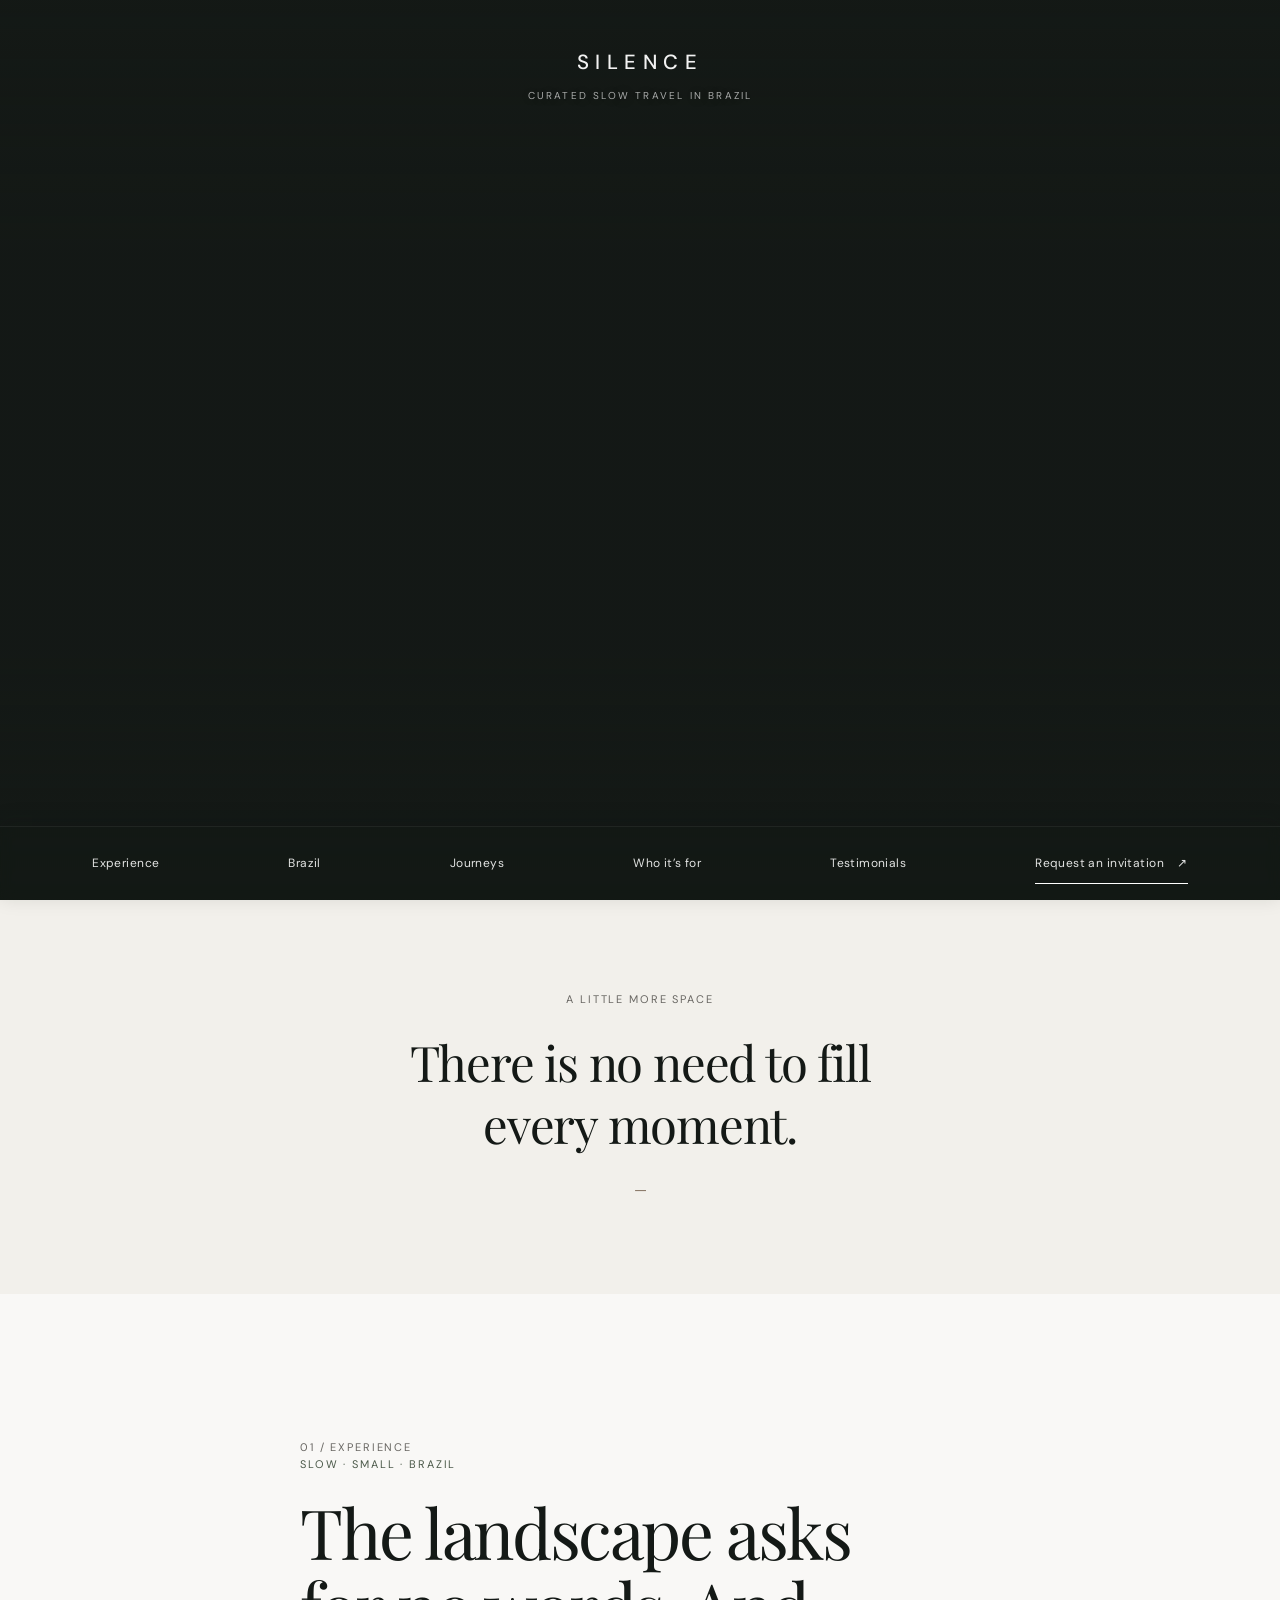
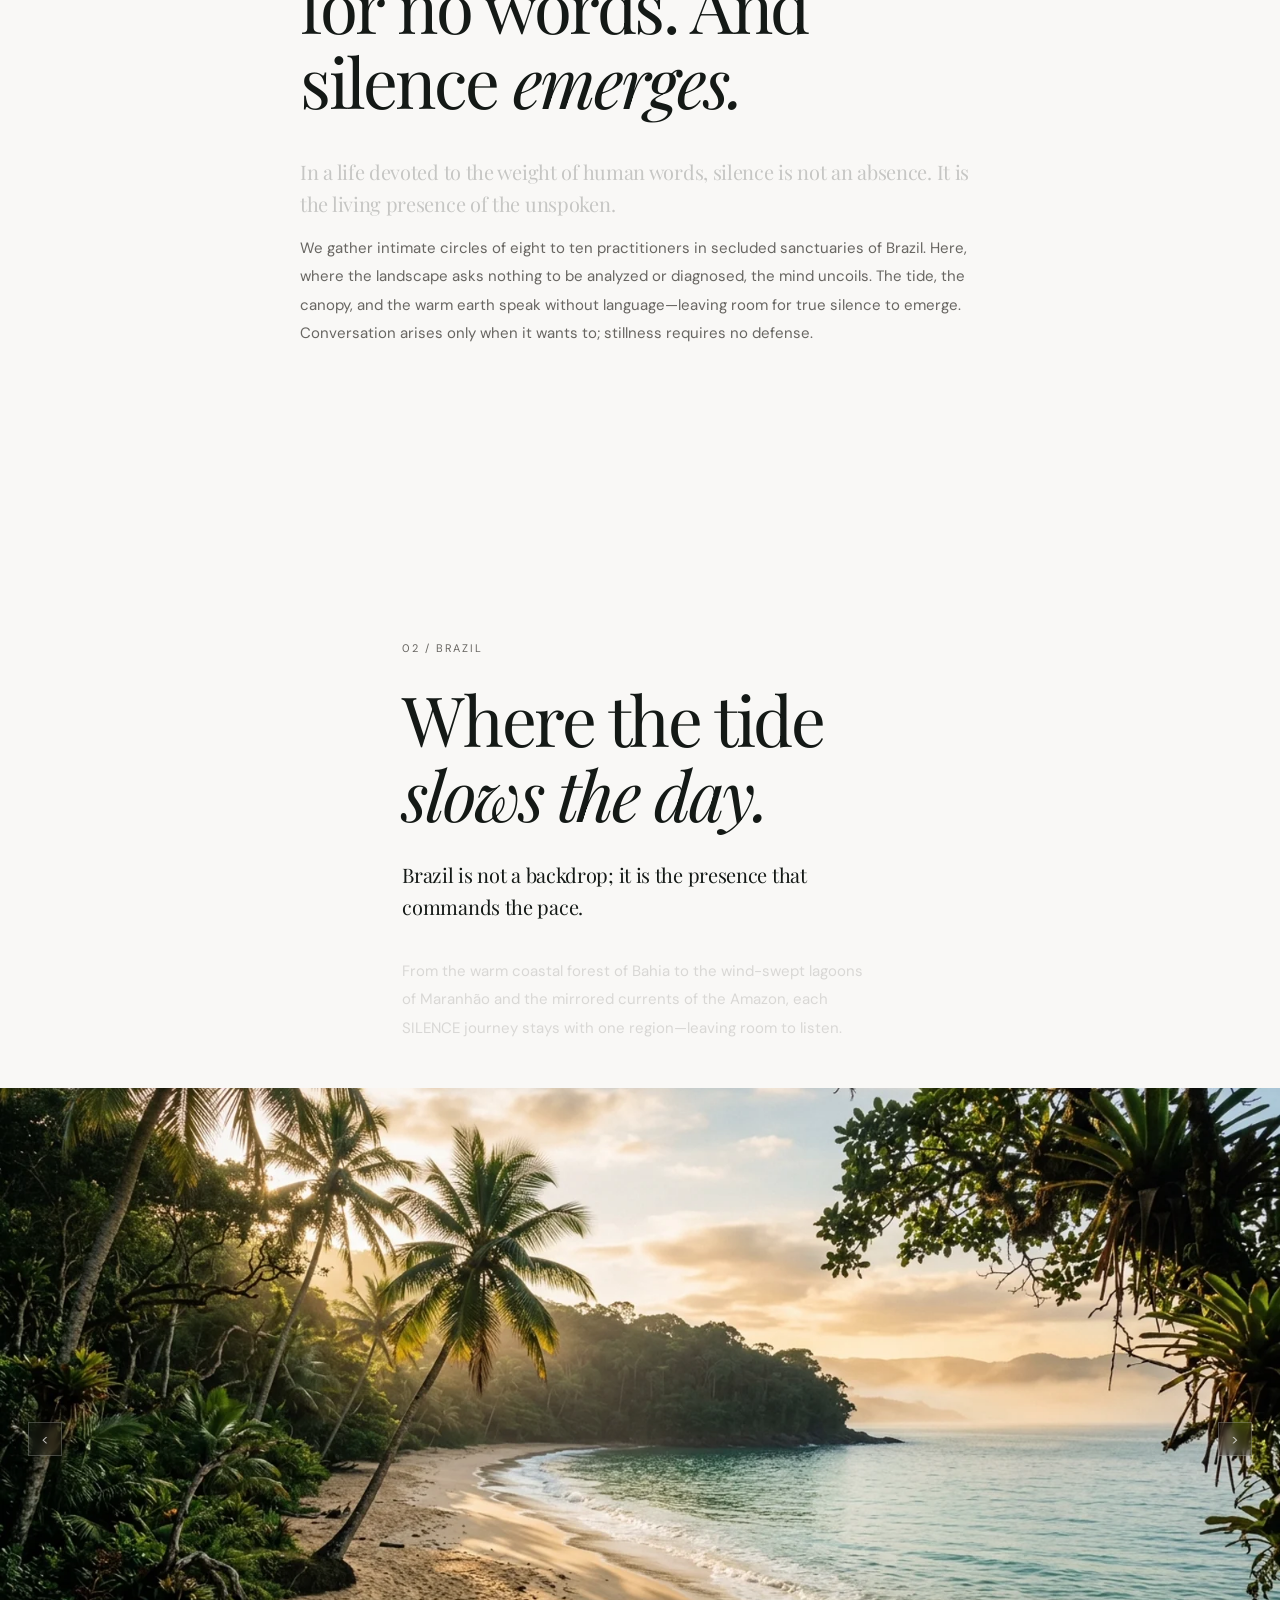
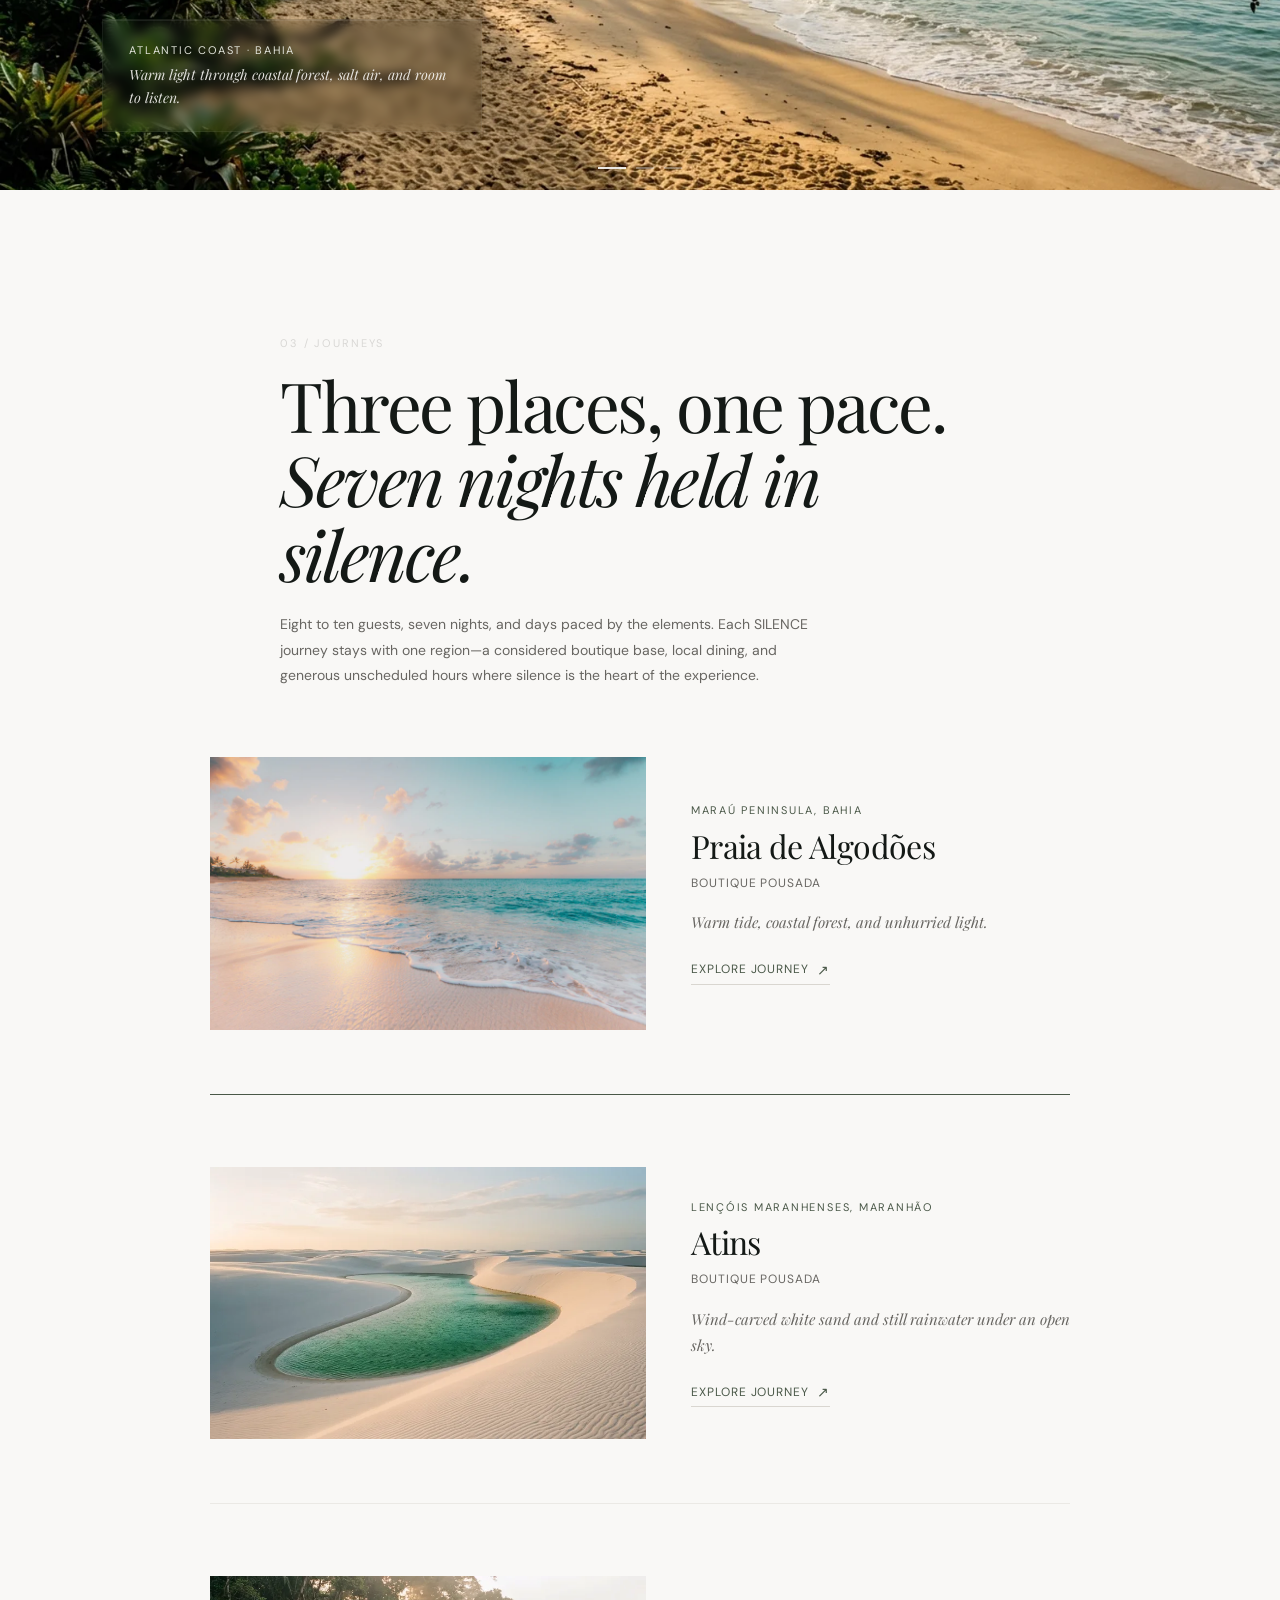
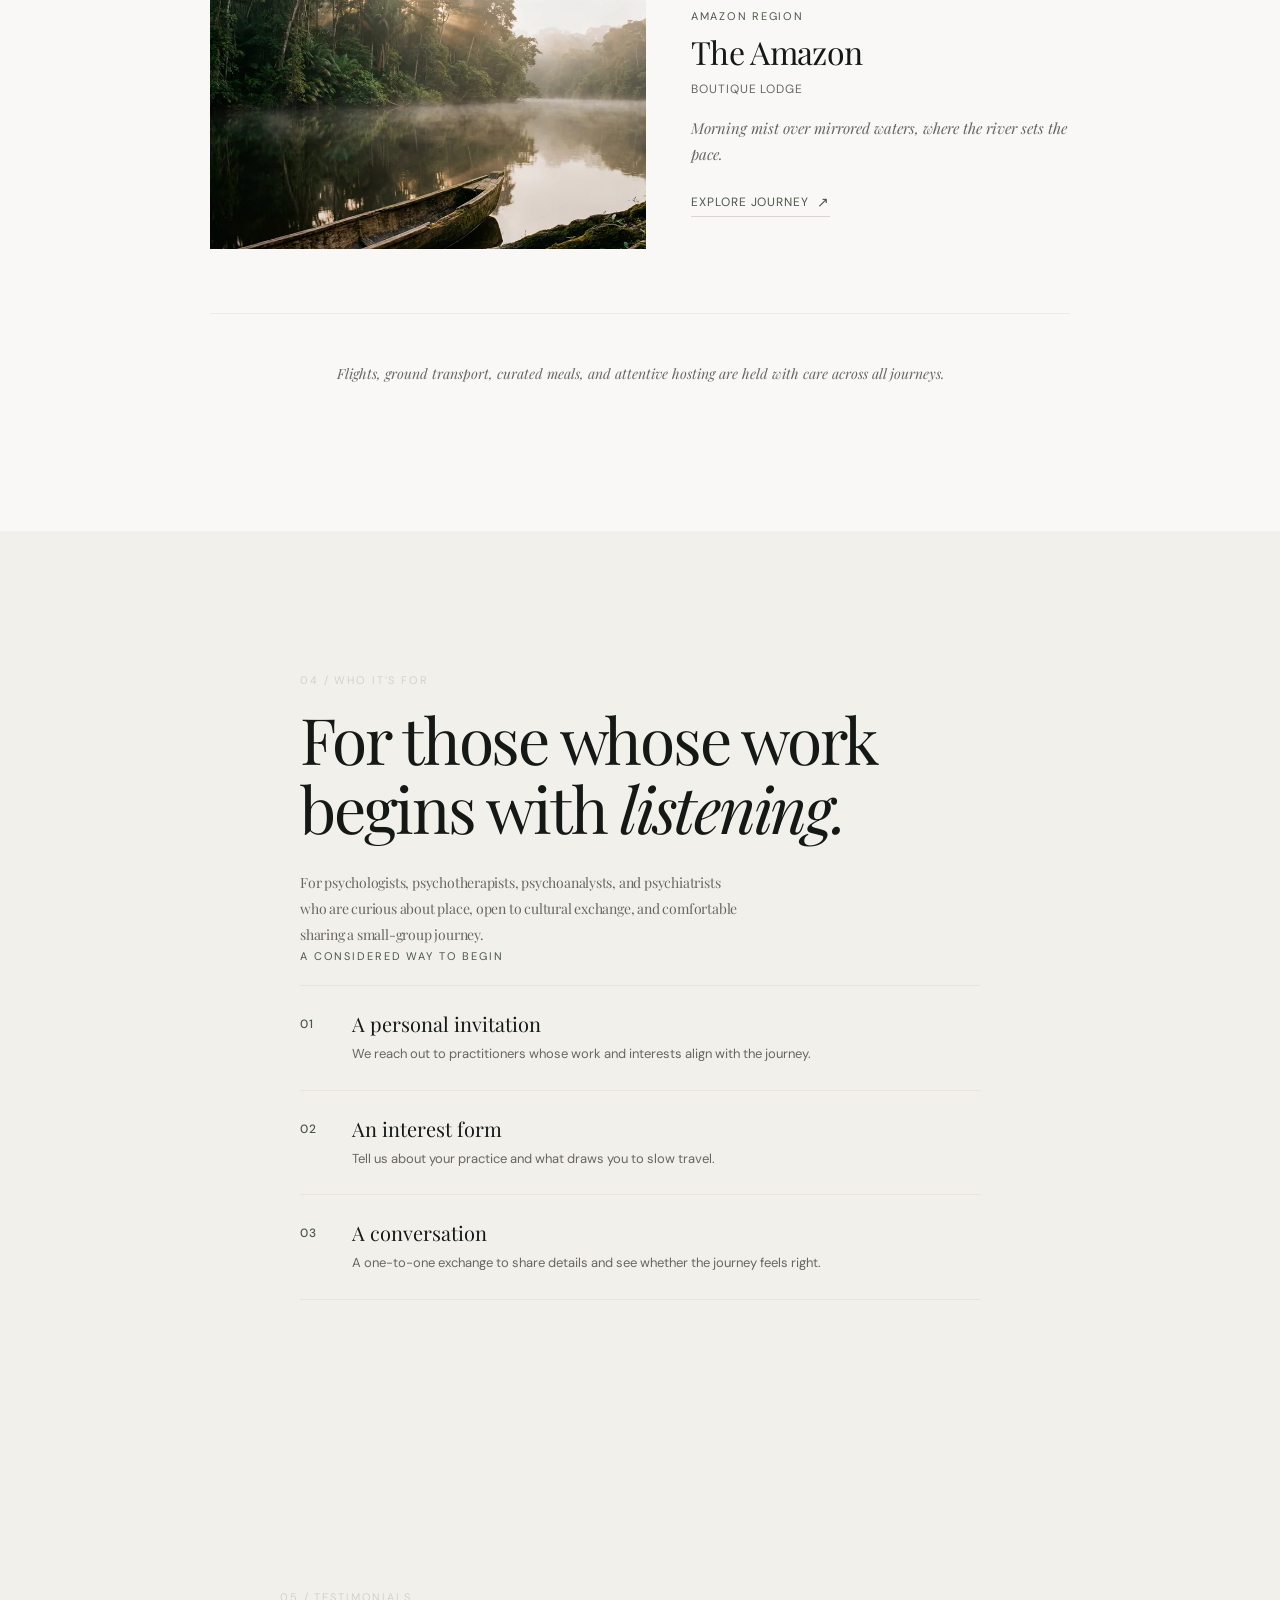
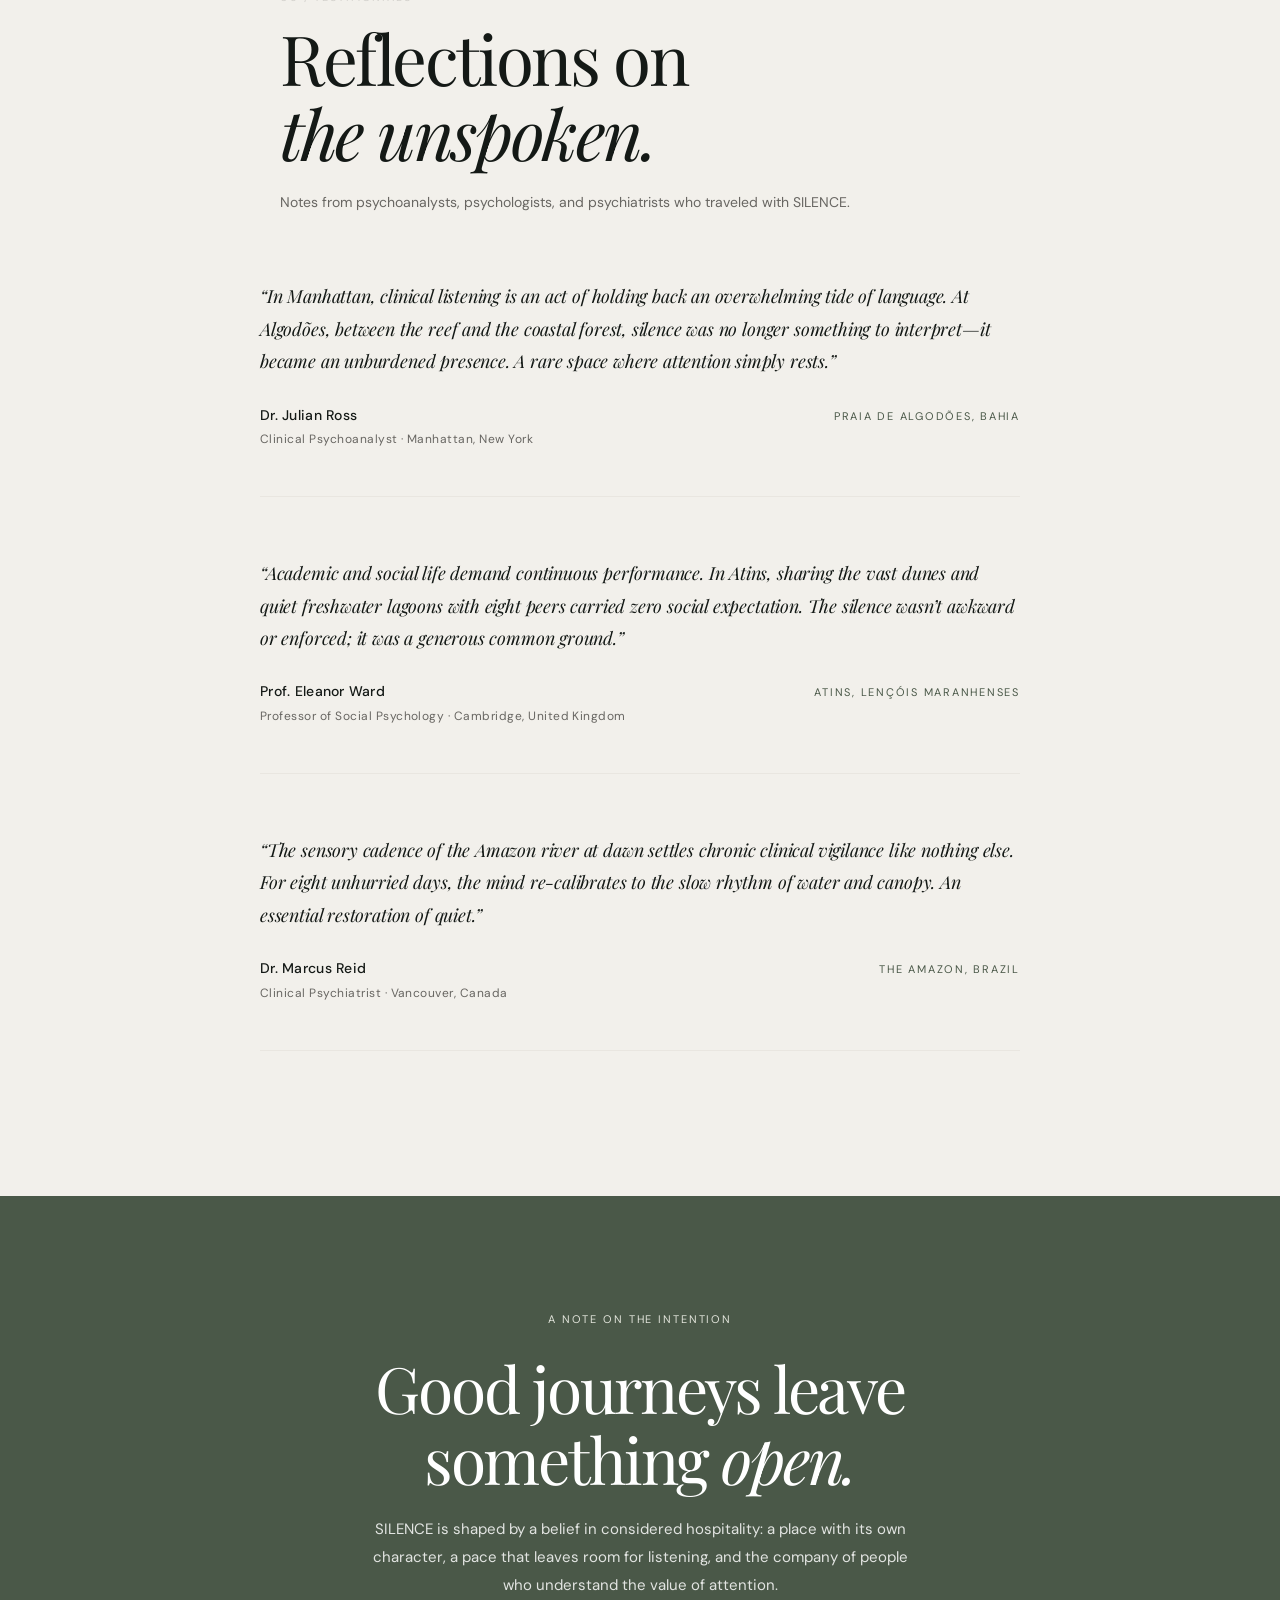
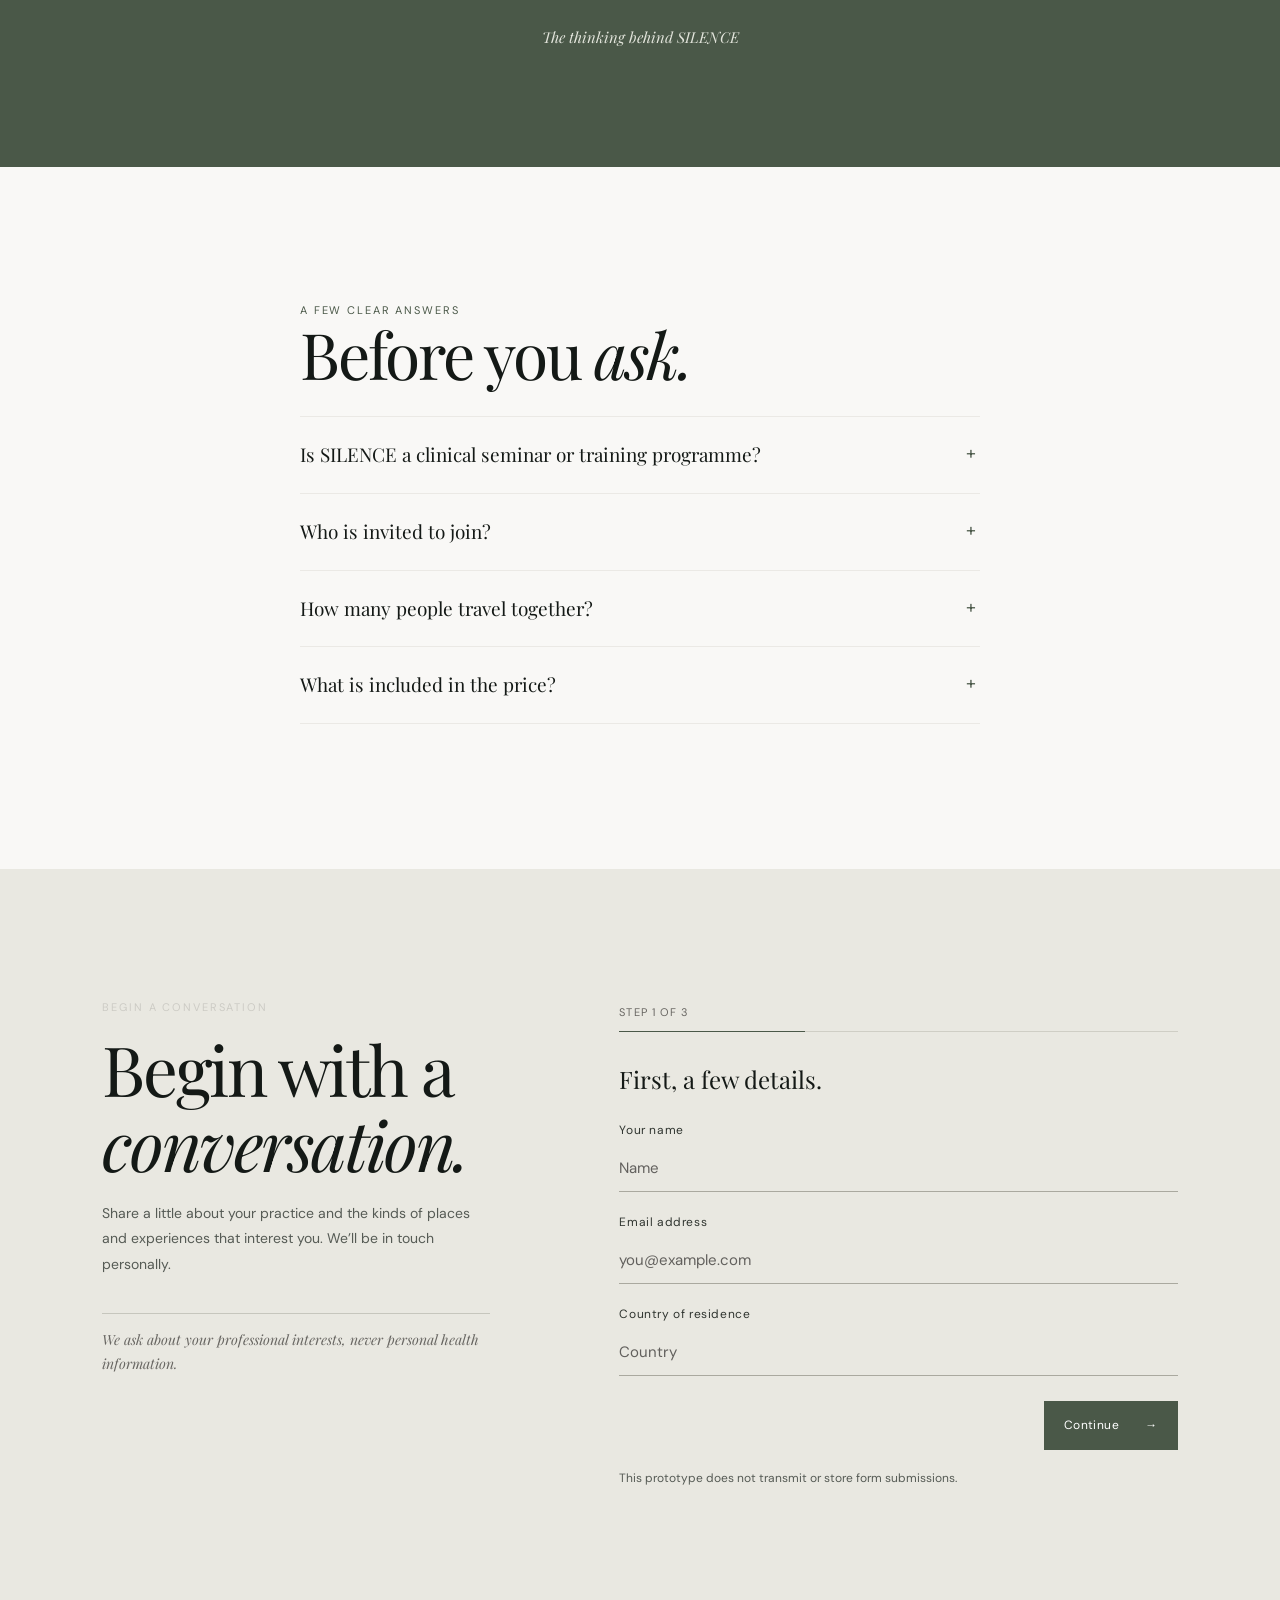
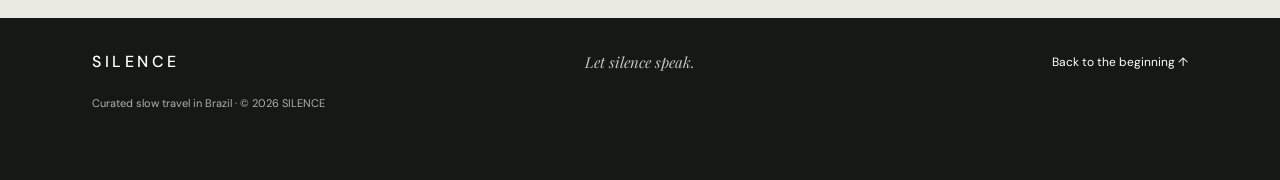
==== commit f69cb701: "fix: auditoria completa de codigo e arquitetura" ====
--- a/index.html
+++ b/index.html
@@ -34,9 +34,21 @@
     <link rel="modulepreload" href="js/menu.js" />
     <link rel="modulepreload" href="js/form.js" />
     <link rel="modulepreload" href="js/reveal.js" />
+    <link rel="modulepreload" href="js/scrolly.js" />
     <link rel="modulepreload" href="js/journeys.js" />
+    <link rel="modulepreload" href="js/testimonials.js" />
     <link rel="modulepreload" href="js/brazil-slider.js" />
     <link rel="stylesheet" href="styles.css" />
+    <noscript>
+      <style>
+        .loader {
+          display: none !important;
+        }
+        .is-loading {
+          overflow: auto !important;
+        }
+      </style>
+    </noscript>
     <script type="module" src="js/main.js"></script>
   </head>
 
@@ -74,8 +86,8 @@
 
     <main id="main">
       <section class="hero" id="home" aria-labelledby="hero-title">
-        <!-- Full-bleed hero film via Vimeo background mode (autoplay + loop + muted + no controls, 720p).
-             dnt=1 enables do-not-track; zero player.js required (see assets/video/README.md). -->
+        <!-- Full-bleed hero film via Vimeo background mode (720p, muted, loop).
+             dnt=1 enables do-not-track; zero player.js required. -->
         <div class="hero-video-frame" aria-hidden="true">
           <iframe
             src="https://player.vimeo.com/video/1235961242?background=1&autoplay=1&muted=1&loop=1&dnt=1&badge=0&byline=0&title=0&portrait=0"
@@ -86,25 +98,40 @@
           ></iframe>
         </div>
         <div class="hero-brand">
-          <a class="wordmark hero-wordmark" href="#home" aria-label="SILENCE home">SILENCE</a>
-          <h1 class="hero-descriptor" id="hero-title">Curated slow travel in Brazil</h1>
+          <a
+            class="wordmark hero-wordmark"
+            href="#home"
+            aria-label="SILENCE home"
+          >
+            SILENCE
+          </a>
+          <h1 class="hero-descriptor" id="hero-title">
+            Curated slow travel in Brazil
+          </h1>
         </div>
       </section>
 
       <section class="breather" aria-label="A pause">
         <p class="breather-overline">A little more space</p>
-        <p class="breather-quote">There is no need to fill<br />every moment.</p>
+        <p class="breather-quote">
+          There is no need to fill<br />every moment.
+        </p>
         <span class="breather-mark" aria-hidden="true">—</span>
       </section>
 
-      <section class="philosophy section-shell" id="philosophy" aria-labelledby="philosophy-title">
+      <section
+        class="philosophy section-shell"
+        id="philosophy"
+        aria-labelledby="philosophy-title"
+      >
         <div class="story-column">
           <p class="section-number" data-scrolly>01 / Experience</p>
           <p class="eyebrow story-eyebrow" data-scrolly>
             Slow · Small · Brazil
           </p>
           <h2 id="philosophy-title" data-scrolly>
-            The landscape asks<br />for no words. And<br />silence <em>emerges.</em>
+            The landscape asks<br />for no words. And<br />silence
+            <em>emerges.</em>
           </h2>
           <p class="story-lede" data-scrolly>
             In a life devoted to the weight of human words, silence is not an
@@ -113,10 +140,10 @@
           <p class="story-text" data-scrolly>
             We gather intimate circles of eight to ten practitioners in secluded
             sanctuaries of Brazil. Here, where the landscape asks nothing to be
-            analyzed or diagnosed, the mind uncoils. The tide, the canopy, and the
-            warm earth speak without language—leaving room for true silence to
-            emerge. Conversation arises only when it wants to; stillness requires
-            no defense.
+            analyzed or diagnosed, the mind uncoils. The tide, the canopy, and
+            the warm earth speak without language—leaving room for true silence
+            to emerge. Conversation arises only when it wants to; stillness
+            requires no defense.
           </p>
         </div>
       </section>
@@ -132,8 +159,8 @@
           </p>
           <p class="story-text" data-scrolly>
             From the warm coastal forest of Bahia to the wind-swept lagoons of
-            Maranhão and the mirrored currents of the Amazon, each SILENCE journey
-            stays with one region—leaving room to listen.
+            Maranhão and the mirrored currents of the Amazon, each SILENCE
+            journey stays with one region—leaving room to listen.
           </p>
         </div>
 
@@ -145,7 +172,11 @@
           aria-label="Contemplative landscapes of Brazil"
         >
           <div class="brazil-slides" aria-live="polite">
-            <figure class="brazil-slide is-active" data-slide-index="0" aria-hidden="false">
+            <figure
+              class="brazil-slide is-active"
+              data-slide-index="0"
+              aria-hidden="false"
+            >
               <img
                 src="assets/images/brazil-coast-1600.webp"
                 srcset="
@@ -155,19 +186,24 @@
                 sizes="100vw"
                 width="1600"
                 height="900"
-                alt="Golden sunlight filtering through native Atlantic coastal forest onto calm waters in Brazil"
+                alt="Golden sunlight filtering through native Atlantic coastal forest onto calm waters"
                 loading="lazy"
                 decoding="async"
               />
               <figcaption class="brazil-copy">
                 <p class="brazil-caption-place">Atlantic Coast · Bahia</p>
                 <p class="brazil-caption-text">
-                  Warm light through coastal forest, salt air, and room to listen.
+                  Warm light through coastal forest, salt air, and room to
+                  listen.
                 </p>
               </figcaption>
             </figure>
 
-            <figure class="brazil-slide" data-slide-index="1" aria-hidden="true">
+            <figure
+              class="brazil-slide"
+              data-slide-index="1"
+              aria-hidden="true"
+            >
               <img
                 src="assets/images/brazil-dunes-1600.webp"
                 srcset="
@@ -182,14 +218,21 @@
                 decoding="async"
               />
               <figcaption class="brazil-copy">
-                <p class="brazil-caption-place">Dunes &amp; Lagoons · Lençóis Maranhenses</p>
+                <p class="brazil-caption-place">
+                  Dunes &amp; Lagoons · Lençóis Maranhenses
+                </p>
                 <p class="brazil-caption-text">
-                  Wind-carved white sand and clear rainwater under an unhurried sky.
+                  Wind-carved white sand and clear rainwater under an unhurried
+                  sky.
                 </p>
               </figcaption>
             </figure>
 
-            <figure class="brazil-slide" data-slide-index="2" aria-hidden="true">
+            <figure
+              class="brazil-slide"
+              data-slide-index="2"
+              aria-hidden="true"
+            >
               <img
                 src="assets/images/brazil-amazon-1600.webp"
                 srcset="
@@ -204,9 +247,12 @@
                 decoding="async"
               />
               <figcaption class="brazil-copy">
-                <p class="brazil-caption-place">Forest &amp; River · The Amazon</p>
+                <p class="brazil-caption-place">
+                  Forest &amp; River · The Amazon
+                </p>
                 <p class="brazil-caption-text">
-                  Morning mist over mirrored waters, where silence is the deepest presence.
+                  Morning mist over mirrored waters, where silence is the
+                  deepest presence.
                 </p>
               </figcaption>
             </figure>
@@ -232,30 +278,27 @@
 
           <div
             class="brazil-slider-dots"
-            role="tablist"
+            role="group"
             aria-label="Select landscape slide"
           >
             <button
               class="brazil-slider-dot is-active"
               type="button"
-              role="tab"
-              aria-selected="true"
+              aria-current="true"
               aria-label="Slide 1: Atlantic coast"
               data-slide-to="0"
             ></button>
             <button
               class="brazil-slider-dot"
               type="button"
-              role="tab"
-              aria-selected="false"
+              aria-current="false"
               aria-label="Slide 2: Dunes and lagoons"
               data-slide-to="1"
             ></button>
             <button
               class="brazil-slider-dot"
               type="button"
-              role="tab"
-              aria-selected="false"
+              aria-current="false"
               aria-label="Slide 3: Forest and river"
               data-slide-to="2"
             ></button>
@@ -263,7 +306,11 @@
         </div>
       </section>
 
-      <section class="journeys section-shell" id="journeys" aria-labelledby="journeys-title">
+      <section
+        class="journeys section-shell"
+        id="journeys"
+        aria-labelledby="journeys-title"
+      >
         <div class="journeys-heading story-column">
           <p class="section-number" data-scrolly>03 / Journeys</p>
           <h2 id="journeys-title" data-scrolly>
@@ -271,9 +318,9 @@
           </h2>
           <p class="journeys-intro" data-scrolly>
             Eight to ten guests, seven nights, and days paced by the elements.
-            Each SILENCE journey stays with one region—a considered boutique base,
-            local dining, and generous unscheduled hours where silence is the heart
-            of the experience.
+            Each SILENCE journey stays with one region—a considered boutique
+            base, local dining, and generous unscheduled hours where silence is
+            the heart of the experience.
           </p>
         </div>
 
@@ -289,7 +336,7 @@
             <div class="journey-image">
               <img
                 src="assets/images/journeys/algodoes.webp"
-                alt="Golden hour over calm waters and palm trees at Praia de Algodões, Maraú Peninsula, Bahia"
+                alt="Golden hour over calm waters and palm trees at Praia de Algodões, Bahia"
                 loading="lazy"
                 decoding="async"
               />
@@ -319,7 +366,7 @@
             <div class="journey-image">
               <img
                 src="assets/images/journeys/atins.webp"
-                alt="White sand dunes and fresh water lagoons in Atins, Lençóis Maranhenses, Maranhão"
+                alt="White sand dunes and fresh water lagoons in Atins, Lençóis Maranhenses"
                 loading="lazy"
                 decoding="async"
               />
@@ -359,7 +406,8 @@
               <h3>The Amazon</h3>
               <p class="journey-region">Boutique lodge</p>
               <p class="journey-axiom" data-field="axiom">
-                Morning mist over mirrored waters, where the river sets the pace.
+                Morning mist over mirrored waters, where the river sets the
+                pace.
               </p>
               <span class="journey-expand-hint">
                 <span>Explore journey</span>
@@ -398,7 +446,11 @@
           aria-labelledby="dossier-title"
           hidden
         >
-          <div class="journey-dossier-backdrop" data-dossier-close tabindex="-1"></div>
+          <div
+            class="journey-dossier-backdrop"
+            data-dossier-close
+            tabindex="-1"
+          ></div>
           <article class="journey-dossier-panel" id="journey-dossier-panel">
             <div class="dossier-media">
               <div class="dossier-image" id="dossier-image"></div>
@@ -434,8 +486,13 @@
               <p class="dossier-axiom" id="dossier-axiom"></p>
               <span class="aside-line"></span>
               <p class="dossier-description" id="dossier-description"></p>
-              <div class="dossier-highlights-wrap" id="dossier-highlights-wrap">
-                <p class="dossier-highlights-title">Sensory notes &amp; presence</p>
+              <div
+                class="dossier-highlights-wrap"
+                id="dossier-highlights-wrap"
+              >
+                <p class="dossier-highlights-title">
+                  Sensory notes &amp; presence
+                </p>
                 <ul class="dossier-highlights" id="dossier-highlights"></ul>
               </div>
               <div class="dossier-actions">
@@ -454,11 +511,16 @@
         </div>
 
         <p class="journeys-note" data-scrolly>
-          Flights, ground transport, curated meals, and attentive hosting are held with care across all journeys.
+          Flights, ground transport, curated meals, and attentive hosting are
+          held with care across all journeys.
         </p>
       </section>
 
-      <section class="audience section-shell" id="for-you" aria-labelledby="audience-title">
+      <section
+        class="audience section-shell"
+        id="for-you"
+        aria-labelledby="audience-title"
+      >
         <div class="audience-heading story-column">
           <p class="section-number" data-scrolly>04 / Who it’s for</p>
           <h2 id="audience-title" data-scrolly>
@@ -471,32 +533,32 @@
           </p>
         </div>
         <div class="selection story-column" data-scrolly>
-          <p class="eyebrow">A considered way to begin</p>
-          <ol>
-            <li>
-              <span>01</span>
+          <p class="eyebrow selection-eyebrow">A considered way to begin</p>
+          <ol class="selection-list">
+            <li class="selection-item">
+              <span class="selection-step">01</span>
               <div>
-                <h3>A personal invitation</h3>
-                <p>
+                <h3 class="selection-title">A personal invitation</h3>
+                <p class="selection-text">
                   We reach out to practitioners whose work and interests align
                   with the journey.
                 </p>
               </div>
             </li>
-            <li>
-              <span>02</span>
+            <li class="selection-item">
+              <span class="selection-step">02</span>
               <div>
-                <h3>An interest form</h3>
-                <p>
+                <h3 class="selection-title">An interest form</h3>
+                <p class="selection-text">
                   Tell us about your practice and what draws you to slow travel.
                 </p>
               </div>
             </li>
-            <li>
-              <span>03</span>
+            <li class="selection-item">
+              <span class="selection-step">03</span>
               <div>
-                <h3>A conversation</h3>
-                <p>
+                <h3 class="selection-title">A conversation</h3>
+                <p class="selection-text">
                   A one-to-one exchange to share details and see whether the
                   journey feels right.
                 </p>
@@ -506,58 +568,104 @@
         </div>
       </section>
 
-      <section class="testimonials section-shell" id="testimonials" aria-labelledby="testimonials-title">
+      <section
+        class="testimonials section-shell"
+        id="testimonials"
+        aria-labelledby="testimonials-title"
+      >
         <div class="testimonials-heading story-column">
           <p class="section-number" data-scrolly>05 / Testimonials</p>
-          <h2 id="testimonials-title" data-scrolly>Reflections on<br /><em>the unspoken.</em></h2>
+          <h2 id="testimonials-title" data-scrolly>
+            Reflections on<br /><em>the unspoken.</em>
+          </h2>
           <p class="testimonials-intro" data-scrolly>
-            Notes from psychoanalysts, psychologists, and psychiatrists who traveled with SILENCE.
-          </p>
-        </div>
-        <div class="testimonials-flow" id="testimonials-grid" data-scrolly-children>
+            Notes from psychoanalysts, psychologists, and psychiatrists who
+            traveled with SILENCE.
+          </p>
+        </div>
+        <div
+          class="testimonials-flow"
+          id="testimonials-grid"
+          data-scrolly-children
+        >
           <article class="testimonial-card" data-id="julian-ross">
             <blockquote class="testimonial-body">
               <p class="testimonial-quote">
-                “In Manhattan, clinical listening is an act of holding back an overwhelming tide of language. At Algodões, between the reef and the coastal forest, silence was no longer something to interpret—it became an unburdened presence. A rare space where attention simply rests.”
+                “In Manhattan, clinical listening is an act of holding back an
+                overwhelming tide of language. At Algodões, between the reef and
+                the coastal forest, silence was no longer something to
+                interpret—it became an unburdened presence. A rare space where
+                attention simply rests.”
               </p>
               <footer class="testimonial-footer">
                 <div class="testimonial-meta">
                   <cite class="testimonial-author">Dr. Julian Ross</cite>
-                  <span class="testimonial-role">Clinical Psychoanalyst · Manhattan, New York</span>
+                  <span class="testimonial-role">
+                    Clinical Psychoanalyst · Manhattan, New York
+                  </span>
                 </div>
-                <span class="testimonial-journey">Praia de Algodões, Bahia</span>
+                <span class="testimonial-journey">
+                  Praia de Algodões, Bahia
+                </span>
               </footer>
             </blockquote>
           </article>
           <article class="testimonial-card" data-id="eleanor-ward">
             <blockquote class="testimonial-body">
               <p class="testimonial-quote">
-                “Academic and social life demand continuous performance. In Atins, sharing the vast dunes and quiet freshwater lagoons with eight peers carried zero social expectation. The silence wasn’t awkward or enforced; it was a generous common ground.”
+                “Academic and social life demand continuous performance. In
+                Atins, sharing the vast dunes and quiet freshwater lagoons with
+                eight peers carried zero social expectation. The silence wasn’t
+                awkward or enforced; it was a generous common ground.”
               </p>
               <footer class="testimonial-footer">
                 <div class="testimonial-meta">
                   <cite class="testimonial-author">Prof. Eleanor Ward</cite>
-                  <span class="testimonial-role">Professor of Social Psychology · Cambridge, United Kingdom</span>
+                  <span class="testimonial-role">
+                    Professor of Social Psychology · Cambridge, United Kingdom
+                  </span>
                 </div>
-                <span class="testimonial-journey">Atins, Lençóis Maranhenses</span>
+                <span class="testimonial-journey">
+                  Atins, Lençóis Maranhenses
+                </span>
               </footer>
             </blockquote>
           </article>
           <article class="testimonial-card" data-id="marcus-reid">
             <blockquote class="testimonial-body">
               <p class="testimonial-quote">
-                “The sensory cadence of the Amazon river at dawn settles chronic clinical vigilance like nothing else. For eight unhurried days, the mind re-calibrates to the slow rhythm of water and canopy. An essential restoration of quiet.”
+                “The sensory cadence of the Amazon river at dawn settles chronic
+                clinical vigilance like nothing else. For eight unhurried days,
+                the mind re-calibrates to the slow rhythm of water and canopy.
+                An essential restoration of quiet.”
               </p>
               <footer class="testimonial-footer">
                 <div class="testimonial-meta">
                   <cite class="testimonial-author">Dr. Marcus Reid</cite>
-                  <span class="testimonial-role">Clinical Psychiatrist · Vancouver, Canada</span>
+                  <span class="testimonial-role">
+                    Clinical Psychiatrist · Vancouver, Canada
+                  </span>
                 </div>
                 <span class="testimonial-journey">The Amazon, Brazil</span>
               </footer>
             </blockquote>
           </article>
         </div>
+
+        <template id="testimonial-card-template">
+          <article class="testimonial-card">
+            <blockquote class="testimonial-body">
+              <p class="testimonial-quote" data-field="quote"></p>
+              <footer class="testimonial-footer">
+                <div class="testimonial-meta">
+                  <cite class="testimonial-author" data-field="author"></cite>
+                  <span class="testimonial-role" data-field="role"></span>
+                </div>
+                <span class="testimonial-journey" data-field="journey"></span>
+              </footer>
+            </blockquote>
+          </article>
+        </template>
       </section>
 
       <section class="founder" aria-labelledby="founder-title">
@@ -581,9 +689,11 @@
           <h2 id="faq-title" data-scrolly>Before you <em>ask.</em></h2>
         </div>
         <div class="faq-list story-column" data-scrolly>
-          <details>
-            <summary>Is SILENCE a clinical seminar or training programme?</summary>
-            <p>
+          <details class="faq-item">
+            <summary class="faq-question">
+              Is SILENCE a clinical seminar or training programme?
+            </summary>
+            <p class="faq-answer">
               No. SILENCE is not a clinical seminar, training programme, or
               performative itinerary—there are no lectures, clinical sessions,
               or continuing education credits. It is an unhurried travel
@@ -591,31 +701,44 @@
               silence is a shared sanctuary.
             </p>
           </details>
-          <details>
-            <summary>Who is invited to join?</summary>
-            <p>
+          <details class="faq-item">
+            <summary class="faq-question">Who is invited to join?</summary>
+            <p class="faq-answer">
               Psychologists, psychotherapists, psychoanalysts, and psychiatrists
               interested in a thoughtful, small-group journey in Brazil.
             </p>
           </details>
-          <details>
-            <summary>How many people travel together?</summary>
-            <p>Each journey is designed for a group of eight to ten guests.</p>
-          </details>
-          <details>
-            <summary>What is included in the price?</summary>
-            <p>
-              Flights, ground transport, the full meal plan, and attentive hosting are shared
-              transparently with each invitation before a booking is confirmed.
+          <details class="faq-item">
+            <summary class="faq-question">
+              How many people travel together?
+            </summary>
+            <p class="faq-answer">
+              Each journey is designed for a group of eight to ten guests.
             </p>
           </details>
+          <details class="faq-item">
+            <summary class="faq-question">
+              What is included in the price?
+            </summary>
+            <p class="faq-answer">
+              Flights, ground transport, the full meal plan, and attentive
+              hosting are shared transparently with each invitation before a
+              booking is confirmed.
+            </p>
+          </details>
         </div>
       </section>
 
-      <section class="invitation" id="invitation" aria-labelledby="invitation-title">
+      <section
+        class="invitation"
+        id="invitation"
+        aria-labelledby="invitation-title"
+      >
         <div class="invitation-intro">
           <p class="section-number" data-scrolly>Begin a conversation</p>
-          <h2 id="invitation-title" data-scrolly>Begin with a<br /><em>conversation.</em></h2>
+          <h2 id="invitation-title" data-scrolly>
+            Begin with a<br /><em>conversation.</em>
+          </h2>
           <p class="invitation-body" data-scrolly>
             Share a little about your practice and the kinds of places and
             experiences that interest you. We’ll be in touch personally.
@@ -640,12 +763,12 @@
               aria-valuemax="3"
               aria-valuenow="1"
             >
-              <span></span>
+              <span class="progress-fill"></span>
             </div>
           </div>
 
           <form class="invitation-form" id="invitation-form" novalidate>
-            <!-- Anti-spam honeypot (CONTEXT.md): hidden from humans and assistive tech -->
+            <!-- Anti-spam honeypot: hidden from humans and assistive tech -->
             <input
               type="text"
               name="website"
@@ -656,9 +779,9 @@
             />
 
             <fieldset class="form-step" data-step="0">
-              <legend>First, a few details.</legend>
-              <label>
-                <span>Your name</span>
+              <legend class="form-legend">First, a few details.</legend>
+              <label class="form-field">
+                <span class="form-label">Your name</span>
                 <input
                   class="form-input"
                   name="name"
@@ -667,8 +790,8 @@
                   required
                 />
               </label>
-              <label>
-                <span>Email address</span>
+              <label class="form-field">
+                <span class="form-label">Email address</span>
                 <input
                   class="form-input"
                   name="email"
@@ -678,8 +801,8 @@
                   required
                 />
               </label>
-              <label>
-                <span>Country of residence</span>
+              <label class="form-field">
+                <span class="form-label">Country of residence</span>
                 <input
                   class="form-input"
                   name="country"
@@ -696,11 +819,13 @@
             </fieldset>
 
             <fieldset class="form-step" data-step="1" hidden>
-              <legend>Tell us about your practice.</legend>
-              <label>
-                <span>Your field</span>
-                <select name="profession" required>
-                  <option value="" disabled selected>Select your profession</option>
+              <legend class="form-legend">Tell us about your practice.</legend>
+              <label class="form-field">
+                <span class="form-label">Your field</span>
+                <select class="form-select" name="profession" required>
+                  <option value="" disabled selected>
+                    Select your profession
+                  </option>
                   <option>Psychology</option>
                   <option>Psychotherapy</option>
                   <option>Psychoanalysis</option>
@@ -708,9 +833,9 @@
                   <option>Another mental health profession</option>
                 </select>
               </label>
-              <label>
-                <span>Years in practice</span>
-                <select name="experience" required>
+              <label class="form-field">
+                <span class="form-label">Years in practice</span>
+                <select class="form-select" name="experience" required>
                   <option value="" disabled selected>Select a range</option>
                   <option>Under 5 years</option>
                   <option>5–10 years</option>
@@ -718,9 +843,9 @@
                   <option>More than 20 years</option>
                 </select>
               </label>
-              <label>
-                <span>Preferred language</span>
-                <select name="language" required>
+              <label class="form-field">
+                <span class="form-label">Preferred language</span>
+                <select class="form-select" name="language" required>
                   <option value="" disabled selected>Select a language</option>
                   <option>English</option>
                   <option>Portuguese</option>
@@ -729,7 +854,11 @@
                 </select>
               </label>
               <div class="form-actions">
-                <button class="button button-quiet" type="button" data-previous>
+                <button
+                  class="button button-quiet"
+                  type="button"
+                  data-previous
+                >
                   Back
                 </button>
                 <button class="button button-dark" type="button" data-next>
@@ -739,13 +868,23 @@
             </fieldset>
 
             <fieldset class="form-step" data-step="2" hidden>
-              <legend>What draws you to this kind of journey?</legend>
-              <label>
-                <span>Destination of interest</span>
-                <select name="journey" id="journey-select">
+              <legend class="form-legend">
+                What draws you to this kind of journey?
+              </legend>
+              <label class="form-field">
+                <span class="form-label">Destination of interest</span>
+                <select
+                  class="form-select"
+                  name="journey"
+                  id="journey-select"
+                >
                   <option value="">Open to any destination</option>
-                  <option value="algodoes">Praia de Algodões (Maraú Peninsula, Bahia)</option>
-                  <option value="atins">Atins (Lençóis Maranhenses, Maranhão)</option>
+                  <option value="algodoes">
+                    Praia de Algodões (Maraú Peninsula, Bahia)
+                  </option>
+                  <option value="atins">
+                    Atins (Lençóis Maranhenses, Maranhão)
+                  </option>
                   <option value="amazon">The Amazon (Amazon region)</option>
                 </select>
               </label>
@@ -753,7 +892,7 @@
                 <legend class="visually-hidden">
                   Choose any interests that appeal to you
                 </legend>
-                <label>
+                <label class="interest-option">
                   <input
                     type="checkbox"
                     name="interests"
@@ -761,7 +900,7 @@
                   />
                   <span>Landscape and nature</span>
                 </label>
-                <label>
+                <label class="interest-option">
                   <input
                     type="checkbox"
                     name="interests"
@@ -769,7 +908,7 @@
                   />
                   <span>Architecture and place</span>
                 </label>
-                <label>
+                <label class="interest-option">
                   <input
                     type="checkbox"
                     name="interests"
@@ -777,7 +916,7 @@
                   />
                   <span>Local food and culture</span>
                 </label>
-                <label>
+                <label class="interest-option">
                   <input
                     type="checkbox"
                     name="interests"
@@ -785,7 +924,7 @@
                   />
                   <span>Time for reflection</span>
                 </label>
-                <label>
+                <label class="interest-option">
                   <input
                     type="checkbox"
                     name="interests"
@@ -794,16 +933,21 @@
                   <span>Conversation with peers</span>
                 </label>
               </fieldset>
-              <label>
-                <span>A little more, if you wish</span>
+              <label class="form-field">
+                <span class="form-label">A little more, if you wish</span>
                 <textarea
+                  class="form-textarea"
                   name="motivation"
                   rows="3"
                   placeholder="What would you like us to know about your interests?"
                 ></textarea>
               </label>
               <div class="form-actions">
-                <button class="button button-quiet" type="button" data-previous>
+                <button
+                  class="button button-quiet"
+                  type="button"
+                  data-previous
+                >
                   Back
                 </button>
                 <button class="button button-dark" type="submit">
@@ -833,7 +977,9 @@
       <a class="wordmark" href="#home">SILENCE</a>
       <p class="footer-tagline">Let silence speak.</p>
       <a class="footer-top-link" href="#home">Back to the beginning ↑</a>
-      <small>Curated slow travel in Brazil · © 2026 SILENCE</small>
+      <small class="footer-copyright">
+        Curated slow travel in Brazil · © 2026 SILENCE
+      </small>
     </footer>
   </body>
 </html>
--- a/styles.css
+++ b/styles.css
@@ -17,7 +17,7 @@
     --nav-scrolled: #393d38;
     --form-label: #303530;
     --invitation-text: #565b55;
-    --placeholder: #706e6b;
+    --placeholder: #62605d; /* 4.98:1 on --invitation-bg (WCAG 2.2 AA PASS) */
     --field-line: #aaa99f;
     --quiet-line: #9c9e94;
     --note-line: #c6c6bd;
@@ -36,75 +36,78 @@
   }
 }
 
-/* Self-hosted brand fonts (SIL Open Font License 1.1).
-   Subsets: latin + latin-ext (loaded on demand via unicode-range). */
-@font-face {
-  font-family: "DM Sans";
-  font-style: normal;
-  font-weight: 400 700;
-  font-display: swap;
-  src: url("./fonts/DMSans-normal-latin.woff2") format("woff2");
-  unicode-range: U+0000-00FF, U+0131, U+0152-0153, U+02BB-02BC, U+02C6, U+02DA,
-    U+02DC, U+0304, U+0308, U+0329, U+2000-206F, U+20AC, U+2122, U+2191, U+2193,
-    U+2212, U+2215, U+FEFF, U+FFFD;
-}
-
-@font-face {
-  font-family: "DM Sans";
-  font-style: normal;
-  font-weight: 400 700;
-  font-display: swap;
-  src: url("./fonts/DMSans-normal-latin-ext.woff2") format("woff2");
-  unicode-range: U+0100-02BA, U+02BD-02C5, U+02C7-02CC, U+02CE-02D7, U+02DD-02FF,
-    U+0304, U+0308, U+0329, U+1D00-1DBF, U+1E00-1E9F, U+1EF2-1EFF, U+2020,
-    U+20A0-20AB, U+20AD-20C0, U+2113, U+2C60-2C7F, U+A720-A7FF;
-}
-
-@font-face {
-  font-family: "Playfair Display";
-  font-style: normal;
-  font-weight: 400 500;
-  font-display: swap;
-  src: url("./fonts/PlayfairDisplay-normal-latin.woff2") format("woff2");
-  unicode-range: U+0000-00FF, U+0131, U+0152-0153, U+02BB-02BC, U+02C6, U+02DA,
-    U+02DC, U+0304, U+0308, U+0329, U+2000-206F, U+20AC, U+2122, U+2191, U+2193,
-    U+2212, U+2215, U+FEFF, U+FFFD;
-}
-
-@font-face {
-  font-family: "Playfair Display";
-  font-style: normal;
-  font-weight: 400 500;
-  font-display: swap;
-  src: url("./fonts/PlayfairDisplay-normal-latin-ext.woff2") format("woff2");
-  unicode-range: U+0100-02BA, U+02BD-02C5, U+02C7-02CC, U+02CE-02D7, U+02DD-02FF,
-    U+0304, U+0308, U+0329, U+1D00-1DBF, U+1E00-1E9F, U+1EF2-1EFF, U+2020,
-    U+20A0-20AB, U+20AD-20C0, U+2113, U+2C60-2C7F, U+A720-A7FF;
-}
-
-@font-face {
-  font-family: "Playfair Display";
-  font-style: italic;
-  font-weight: 400 500;
-  font-display: swap;
-  src: url("./fonts/PlayfairDisplay-italic-latin.woff2") format("woff2");
-  unicode-range: U+0000-00FF, U+0131, U+0152-0153, U+02BB-02BC, U+02C6, U+02DA,
-    U+02DC, U+0304, U+0308, U+0329, U+2000-206F, U+20AC, U+2122, U+2191, U+2193,
-    U+2212, U+2215, U+FEFF, U+FFFD;
-}
-
-@font-face {
-  font-family: "Playfair Display";
-  font-style: italic;
-  font-weight: 400 500;
-  font-display: swap;
-  src: url("./fonts/PlayfairDisplay-italic-latin-ext.woff2") format("woff2");
-  unicode-range: U+0100-02BA, U+02BD-02C5, U+02C7-02CC, U+02CE-02D7, U+02DD-02FF,
-    U+0304, U+0308, U+0329, U+1D00-1DBF, U+1E00-1E9F, U+1EF2-1EFF, U+2020,
-    U+20A0-20AB, U+20AD-20C0, U+2113, U+2C60-2C7F, U+A720-A7FF;
-}
-
 @layer base {
+  /* Self-hosted brand fonts (SIL Open Font License 1.1).
+     Subsets: latin + latin-ext (loaded on demand via unicode-range). */
+  @font-face {
+    font-family: "DM Sans";
+    font-style: normal;
+    font-weight: 400 700;
+    font-display: swap;
+    src: url("./fonts/DMSans-normal-latin.woff2") format("woff2");
+    unicode-range: U+0000-00FF, U+0131, U+0152-0153, U+02BB-02BC, U+02C6,
+      U+02DA, U+02DC, U+0304, U+0308, U+0329, U+2000-206F, U+20AC, U+2122,
+      U+2191, U+2193, U+2212, U+2215, U+FEFF, U+FFFD;
+  }
+
+  @font-face {
+    font-family: "DM Sans";
+    font-style: normal;
+    font-weight: 400 700;
+    font-display: swap;
+    src: url("./fonts/DMSans-normal-latin-ext.woff2") format("woff2");
+    unicode-range: U+0100-02BA, U+02BD-02C5, U+02C7-02CC, U+02CE-02D7,
+      U+02DD-02FF, U+0304, U+0308, U+0329, U+1D00-1DBF, U+1E00-1E9F,
+      U+1EF2-1EFF, U+2020, U+20A0-20AB, U+20AD-20C0, U+2113, U+2C60-2C7F,
+      U+A720-A7FF;
+  }
+
+  @font-face {
+    font-family: "Playfair Display";
+    font-style: normal;
+    font-weight: 400 500;
+    font-display: swap;
+    src: url("./fonts/PlayfairDisplay-normal-latin.woff2") format("woff2");
+    unicode-range: U+0000-00FF, U+0131, U+0152-0153, U+02BB-02BC, U+02C6,
+      U+02DA, U+02DC, U+0304, U+0308, U+0329, U+2000-206F, U+20AC, U+2122,
+      U+2191, U+2193, U+2212, U+2215, U+FEFF, U+FFFD;
+  }
+
+  @font-face {
+    font-family: "Playfair Display";
+    font-style: normal;
+    font-weight: 400 500;
+    font-display: swap;
+    src: url("./fonts/PlayfairDisplay-normal-latin-ext.woff2") format("woff2");
+    unicode-range: U+0100-02BA, U+02BD-02C5, U+02C7-02CC, U+02CE-02D7,
+      U+02DD-02FF, U+0304, U+0308, U+0329, U+1D00-1DBF, U+1E00-1E9F,
+      U+1EF2-1EFF, U+2020, U+20A0-20AB, U+20AD-20C0, U+2113, U+2C60-2C7F,
+      U+A720-A7FF;
+  }
+
+  @font-face {
+    font-family: "Playfair Display";
+    font-style: italic;
+    font-weight: 400 500;
+    font-display: swap;
+    src: url("./fonts/PlayfairDisplay-italic-latin.woff2") format("woff2");
+    unicode-range: U+0000-00FF, U+0131, U+0152-0153, U+02BB-02BC, U+02C6,
+      U+02DA, U+02DC, U+0304, U+0308, U+0329, U+2000-206F, U+20AC, U+2122,
+      U+2191, U+2193, U+2212, U+2215, U+FEFF, U+FFFD;
+  }
+
+  @font-face {
+    font-family: "Playfair Display";
+    font-style: italic;
+    font-weight: 400 500;
+    font-display: swap;
+    src: url("./fonts/PlayfairDisplay-italic-latin-ext.woff2") format("woff2");
+    unicode-range: U+0100-02BA, U+02BD-02C5, U+02C7-02CC, U+02CE-02D7,
+      U+02DD-02FF, U+0304, U+0308, U+0329, U+1D00-1DBF, U+1E00-1E9F,
+      U+1EF2-1EFF, U+2020, U+20A0-20AB, U+20AD-20C0, U+2113, U+2C60-2C7F,
+      U+A720-A7FF;
+  }
+
   * {
     box-sizing: border-box;
   }
@@ -254,6 +257,10 @@
     background: var(--paper-warm);
   }
 
+  .not-found {
+    min-height: 100svh;
+  }
+
   .story-column {
     max-width: 680px;
     margin-left: auto;
@@ -401,7 +408,6 @@
     color: white;
   }
 
-
   .site-nav {
     display: flex;
     align-items: center;
@@ -503,7 +509,13 @@
   .hero::after {
     position: absolute;
     inset: 0;
-    background: linear-gradient(180deg, rgb(20 25 22 / 38%) 0%, rgb(20 25 22 / 12%) 28%, rgb(20 25 22 / 12%) 72%, rgb(20 25 22 / 48%) 100%);
+    background: linear-gradient(
+      180deg,
+      rgb(20 25 22 / 38%) 0%,
+      rgb(20 25 22 / 12%) 28%,
+      rgb(20 25 22 / 12%) 72%,
+      rgb(20 25 22 / 48%) 100%
+    );
     content: "";
   }
 
@@ -519,7 +531,6 @@
     text-transform: uppercase;
     text-shadow: 0 1px 16px rgb(0 0 0 / 20%);
   }
-
 
   /* Buttons & Links */
   .button {
@@ -551,17 +562,6 @@
     border-color: var(--green);
   }
 
-  .button-light {
-    color: var(--ink);
-    background: var(--paper);
-  }
-
-  .button-light:hover {
-    color: white;
-    background: transparent;
-    border-color: white;
-  }
-
   .button-quiet {
     color: var(--green);
     background: transparent;
@@ -573,20 +573,7 @@
     border-color: var(--green);
   }
 
-  .text-link {
-    display: inline-block;
-    margin-top: 17px;
-    padding-bottom: 7px;
-    border-bottom: 1px solid var(--green);
-    color: var(--green);
-    font-size: 0.75rem;
-  }
-
-  .text-link-arrow {
-    margin-left: 12px;
-  }
-
-  /* Breather */
+  /* Breather & 404 */
   .breather-overline {
     margin: 0 0 22px;
     color: var(--muted);
@@ -604,6 +591,18 @@
   .breather-mark {
     margin-top: 23px;
     color: var(--earth);
+  }
+
+  .not-found-title {
+    margin: 22px 0 18px;
+  }
+
+  .not-found-body {
+    max-width: 380px;
+    margin: 0 0 32px;
+    color: var(--muted);
+    font-size: 0.875rem;
+    line-height: 1.75;
   }
 
   /* Philosophy & Continuous Storytelling */
@@ -636,7 +635,6 @@
     font-size: 0.9375rem;
     line-height: 1.9;
   }
-
 
   .brazil-heading .section-number,
   .audience-heading .section-number,
@@ -725,20 +723,21 @@
   .brazil-slider-dots {
     position: absolute;
     z-index: 3;
-    bottom: 20px;
+    bottom: 10px;
     left: 50%;
     display: flex;
     align-items: center;
-    gap: 8px;
+    gap: 4px;
     transform: translateX(-50%);
   }
 
   .brazil-slider-dot {
-    width: 18px;
-    height: 2px;
-    padding: 0;
+    width: 24px;
+    height: 24px;
+    padding: 11px 3px;
     border: 0;
     background: rgb(255 255 255 / 34%);
+    background-clip: content-box;
     cursor: pointer;
     transition:
       width var(--transition-fast),
@@ -746,8 +745,9 @@
   }
 
   .brazil-slider-dot.is-active {
-    width: 28px;
+    width: 34px;
     background: rgb(255 255 255 / 88%);
+    background-clip: content-box;
   }
 
   .brazil-copy {
@@ -779,47 +779,6 @@
     font: italic 0.875rem / 1.6 var(--serif);
   }
 
-  .brazil-overline {
-    margin: 0 0 10px;
-    color: rgb(249 248 246 / 68%);
-    font-size: 0.625rem;
-    letter-spacing: 0.16em;
-    text-transform: uppercase;
-  }
-
-  .brazil-slide-title {
-    margin: 0 0 10px;
-    color: white;
-    font: 400 clamp(1.5rem, 2.3vw, 2rem) / 1.14 var(--serif);
-    letter-spacing: -0.02em;
-  }
-
-  .brazil-body {
-    margin: 0 0 14px;
-    color: rgb(249 248 246 / 80%);
-    font-size: 0.8125rem;
-    line-height: 1.65;
-  }
-
-  .brazil-link {
-    display: inline-flex;
-    align-items: center;
-    gap: 6px;
-    padding-bottom: 3px;
-    border-bottom: 1px solid rgb(255 255 255 / 32%);
-    color: rgb(249 248 246 / 88%);
-    font-size: 0.75rem;
-    letter-spacing: 0.04em;
-    transition:
-      color var(--transition-fast),
-      border-color var(--transition-fast);
-  }
-
-  .brazil-link:hover {
-    border-bottom-color: white;
-    color: white;
-  }
-
   /* The Journeys (Catalog) */
   .journeys-heading {
     max-width: 720px;
@@ -864,6 +823,10 @@
     cursor: pointer;
     user-select: none;
     transition: border-color var(--transition-slow);
+  }
+
+  .journeys-flow .journey-card-flagship {
+    border-bottom-color: var(--green);
   }
 
   .journeys-flow .journey-card:hover,
@@ -1122,14 +1085,14 @@
 
   .dossier-content h3 {
     margin: 0 0 10px;
-    font: 400 clamp(2rem, 3.2vw, 2.75rem)/1.1 var(--serif);
+    font: 400 clamp(2rem, 3.2vw, 2.75rem) / 1.1 var(--serif);
     letter-spacing: -0.025em;
   }
 
   .dossier-axiom {
     margin: 0 0 16px;
     color: var(--green);
-    font: italic 0.9375rem/1.6 var(--serif);
+    font: italic 0.9375rem / 1.6 var(--serif);
   }
 
   .dossier-content .aside-line {
@@ -1196,18 +1159,18 @@
     align-self: center;
   }
 
-  .selection > .eyebrow {
+  .selection-eyebrow {
     margin-bottom: 20px;
   }
 
-  .selection ol {
+  .selection-list {
     margin: 0;
     padding: 0;
     list-style: none;
     border-top: 1px solid rgb(217 214 208 / 45%);
   }
 
-  .selection li {
+  .selection-item {
     display: grid;
     grid-template-columns: 35px 1fr;
     gap: 17px;
@@ -1215,7 +1178,7 @@
     border-bottom: 1px solid rgb(217 214 208 / 45%);
   }
 
-  .selection li > span {
+  .selection-step {
     padding-top: 4px;
     color: var(--green);
     font-size: 0.75rem;
@@ -1223,12 +1186,12 @@
     font-weight: 500;
   }
 
-  .selection h3 {
+  .selection-title {
     margin: 0 0 5px;
     font: 400 1.25rem var(--serif);
   }
 
-  .selection li p {
+  .selection-text {
     margin: 0;
     color: var(--muted);
     font-size: 0.8125rem;
@@ -1267,7 +1230,7 @@
     font: italic 0.9375rem var(--serif);
   }
 
-  /* 06 / I'VE BEEN THERE (Guest Feedback) */
+  /* 05 / TESTIMONIALS (Guest Feedback) */
   .testimonials-heading {
     max-width: 720px;
   }
@@ -1320,7 +1283,7 @@
   .testimonial-quote {
     margin: 0 0 26px;
     color: var(--ink);
-    font: 300 italic clamp(1.125rem, 1.35vw, 1.25rem) / 1.8 var(--serif);
+    font: 400 italic clamp(1.125rem, 1.35vw, 1.25rem) / 1.8 var(--serif);
     letter-spacing: -0.01em;
   }
 
@@ -1375,11 +1338,11 @@
     border-top: 1px solid rgb(217 214 208 / 45%);
   }
 
-  .faq-list details {
+  .faq-item {
     border-bottom: 1px solid rgb(217 214 208 / 45%);
   }
 
-  .faq-list summary {
+  .faq-question {
     position: relative;
     padding: 24px 35px 24px 0;
     list-style: none;
@@ -1389,15 +1352,15 @@
     transition: color var(--transition-fast);
   }
 
-  .faq-list summary:hover {
+  .faq-question:hover {
     color: var(--green);
   }
 
-  .faq-list summary::-webkit-details-marker {
+  .faq-question::-webkit-details-marker {
     display: none;
   }
 
-  .faq-list summary::after {
+  .faq-question::after {
     position: absolute;
     top: 24px;
     right: 4px;
@@ -1406,11 +1369,11 @@
     content: "+";
   }
 
-  .faq-list details[open] summary::after {
+  .faq-item[open] .faq-question::after {
     content: "−";
   }
 
-  .faq-list details p {
+  .faq-answer {
     max-width: 610px;
     margin: 0 40px 24px 0;
     color: var(--muted);
@@ -1442,7 +1405,7 @@
     padding-top: 14px;
     border-top: 1px solid var(--note-line);
     color: var(--muted);
-    font: italic 0.875rem/1.7 var(--serif);
+    font: italic 0.875rem / 1.7 var(--serif);
   }
 
   .invitation-form-wrap {
@@ -1467,7 +1430,7 @@
     background: var(--track);
   }
 
-  .progress-track span {
+  .progress-fill {
     display: block;
     width: 33.333%;
     height: 1px;
@@ -1482,27 +1445,27 @@
     border: 0;
   }
 
-  .form-step > legend {
+  .form-legend {
     margin: 0 0 25px;
     padding: 0;
     font: 400 1.5rem var(--serif);
   }
 
-  .form-step > label {
+  .form-field {
     display: grid;
     gap: 7px;
     margin-bottom: 20px;
   }
 
-  .form-step > label > span {
+  .form-label {
     color: var(--form-label);
     font-size: 0.75rem;
     letter-spacing: 0.05em;
   }
 
   .form-input,
-  .form-step select,
-  .form-step textarea {
+  .form-select,
+  .form-textarea {
     width: 100%;
     min-height: 42px;
     padding: 8px 0 10px;
@@ -1514,18 +1477,18 @@
     font-size: 0.9375rem;
   }
 
-  .form-step textarea {
+  .form-textarea {
     min-height: 84px;
     resize: vertical;
   }
 
-  .form-step input::placeholder,
-  .form-step textarea::placeholder {
+  .form-input::placeholder,
+  .form-textarea::placeholder {
     color: var(--placeholder);
-    opacity: 0.9;
-  }
-
-  .form-step select:invalid {
+    opacity: 1;
+  }
+
+  .form-select:invalid {
     color: var(--placeholder);
   }
 
@@ -1538,7 +1501,7 @@
     border: 0;
   }
 
-  .interest-options label {
+  .interest-option {
     display: flex;
     align-items: center;
     gap: 9px;
@@ -1547,7 +1510,7 @@
     cursor: pointer;
   }
 
-  .interest-options input {
+  .interest-option input {
     accent-color: var(--green);
   }
 
@@ -1573,7 +1536,7 @@
     padding: 18px;
     border: 1px solid var(--green);
     color: var(--green);
-    font: 400 1.125rem/1.5 var(--serif);
+    font: 400 1.125rem / 1.5 var(--serif);
   }
 
   /* Footer */
@@ -1590,7 +1553,7 @@
     font-size: 0.75rem;
   }
 
-  .site-footer small {
+  .footer-copyright {
     grid-column: 1 / 4;
     color: rgb(255 255 255 / 66%);
     font-size: 0.6875rem;
@@ -1687,8 +1650,6 @@
       padding: 0 5%;
     }
 
-
-
     .site-nav {
       gap: 15px;
       font-size: 0.6875rem;
@@ -1702,11 +1663,6 @@
     .section-shell {
       padding-left: 7%;
       padding-right: 7%;
-    }
-
-
-    .journeys-grid {
-      grid-template-columns: 1fr 1fr;
     }
 
     .invitation {
@@ -1722,7 +1678,7 @@
     }
 
     .site-header {
-      top: var(--hero-header-top, calc(100svh - 110px));
+      top: var(--hero-header-top, calc(100svh - 70px));
       min-height: 70px;
     }
 
@@ -1749,7 +1705,6 @@
       font-size: 0.5625rem;
       letter-spacing: 0.18em;
     }
-
 
     .menu-toggle {
       position: relative;
@@ -1839,7 +1794,8 @@
       box-shadow: 0 -12px 32px rgb(20 25 22 / 12%);
     }
 
-    .site-header.is-scrolled .site-nav {
+    .site-header.is-scrolled .site-nav,
+    .site-header.is-near-top .site-nav {
       top: 0;
       bottom: auto;
       width: 100%;
@@ -1881,8 +1837,6 @@
       padding: 80px 7% clamp(95px, 14vh, 125px);
     }
 
-
-
     .breather {
       min-height: 300px;
     }
@@ -1901,7 +1855,6 @@
       font-size: clamp(2.6875rem, 12vw, 3.75rem);
     }
 
-
     .journeys-flow {
       gap: 48px;
     }
@@ -1955,7 +1908,6 @@
       font-size: clamp(2.6875rem, 12vw, 3.75rem);
     }
 
-
     .journey-dossier {
       padding: 16px;
     }
@@ -2000,7 +1952,7 @@
       max-width: 420px;
     }
 
-    .selection li {
+    .selection-item {
       grid-template-columns: 28px 1fr;
       gap: 12px;
     }
@@ -2019,7 +1971,7 @@
       margin-bottom: 35px;
     }
 
-    .faq-list summary {
+    .faq-question {
       font-size: 1rem;
     }
 
@@ -2032,14 +1984,14 @@
       margin-bottom: 35px;
     }
 
-    .testimonials-grid {
-      grid-template-columns: 1fr;
-      gap: 20px;
+    .testimonials-grid,
+    .testimonials-flow {
+      gap: 40px;
       margin-top: 40px;
     }
 
     .testimonial-card {
-      padding: 28px 22px 24px;
+      padding: 0 0 36px;
     }
 
     .invitation {
@@ -2056,8 +2008,8 @@
     }
 
     .form-input,
-    .form-step select,
-    .form-step textarea {
+    .form-select,
+    .form-textarea {
       font-size: 1rem;
     }
 
@@ -2080,7 +2032,7 @@
       justify-self: start;
     }
 
-    .site-footer small {
+    .footer-copyright {
       grid-column: 1 / 3;
     }
   }
